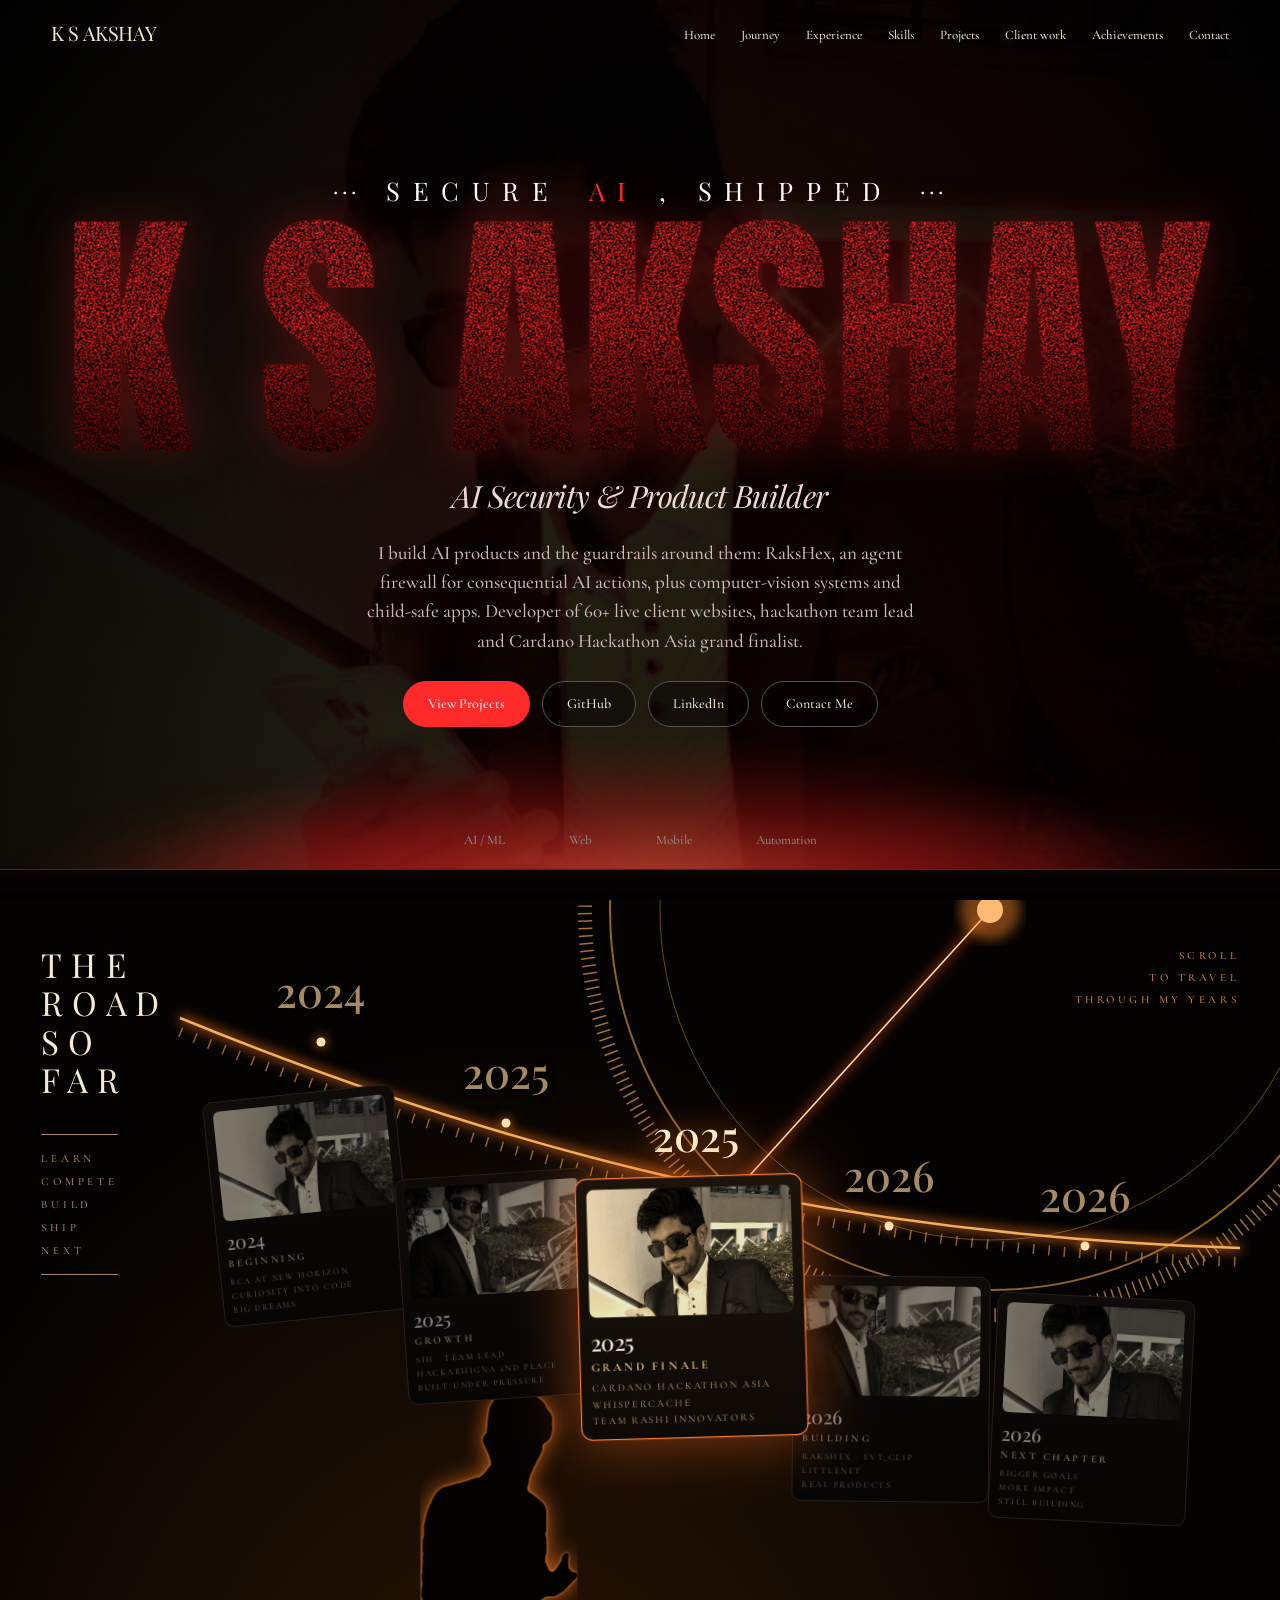
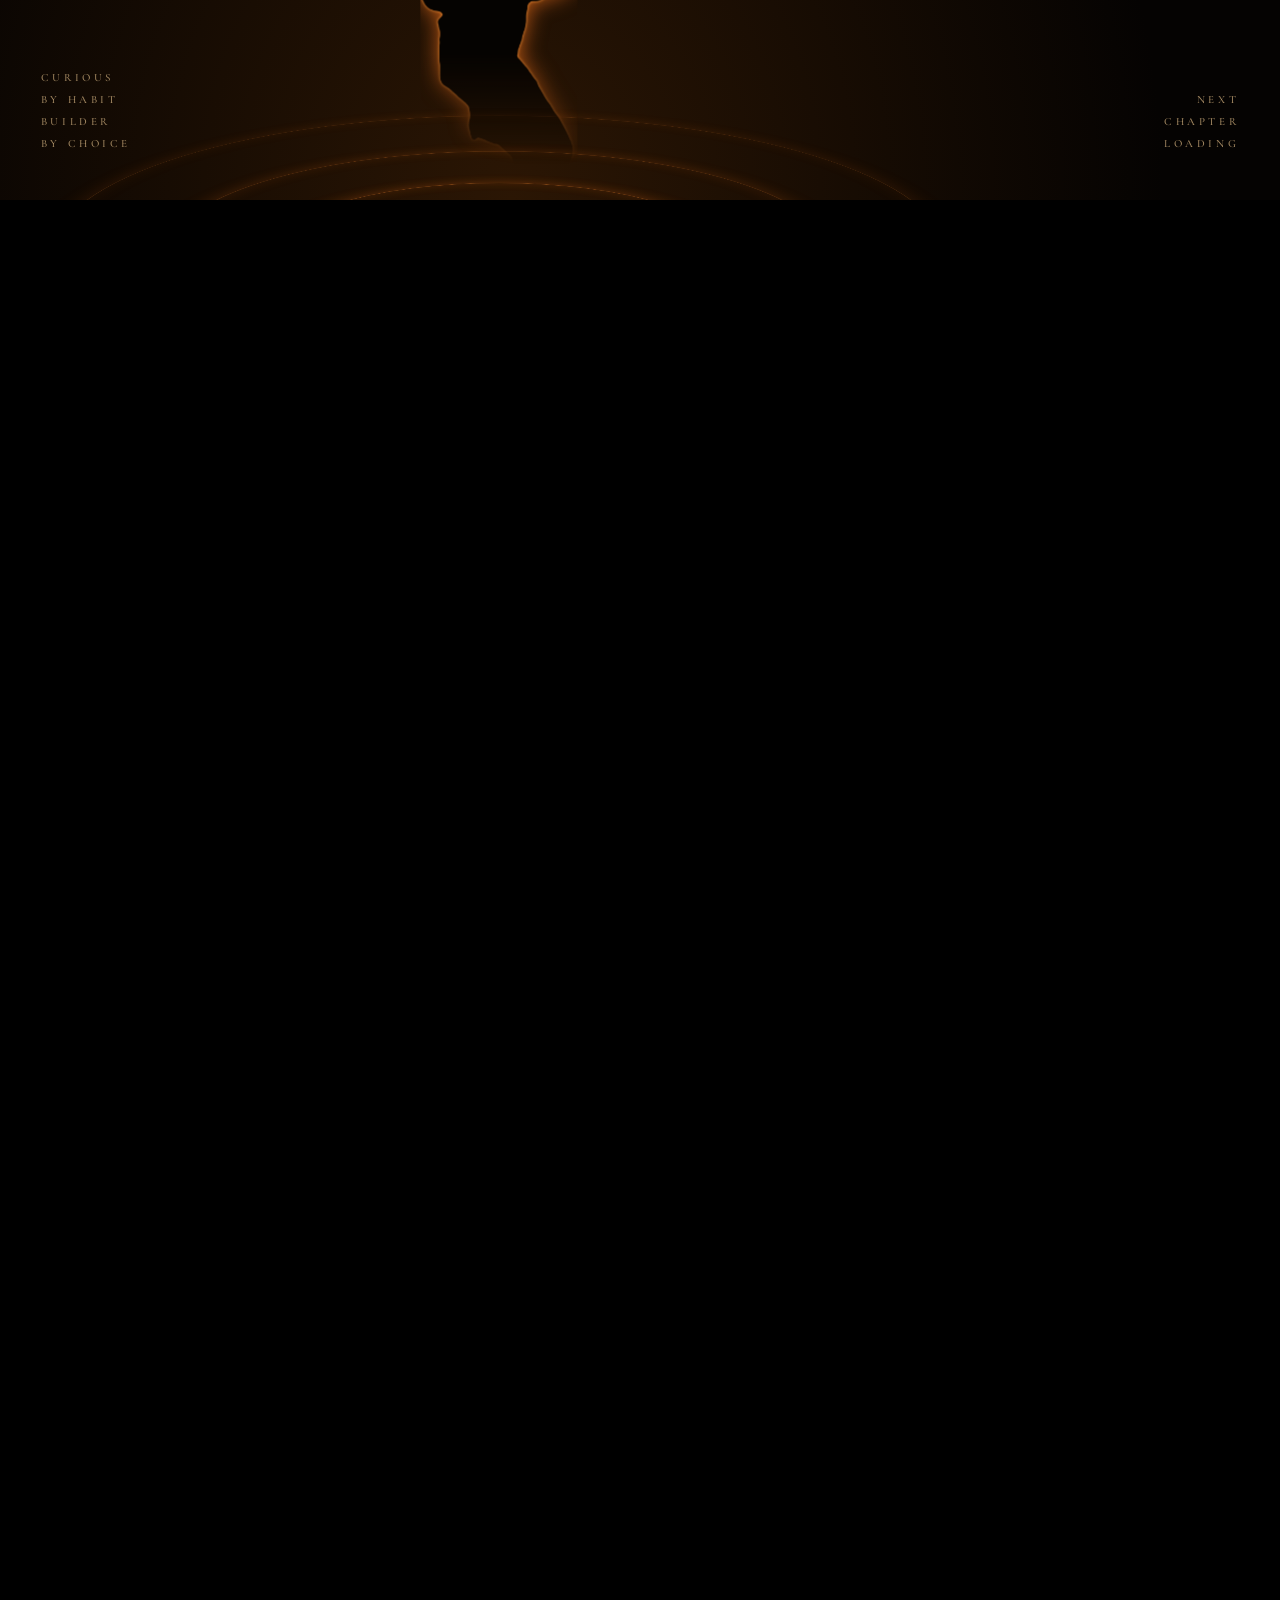
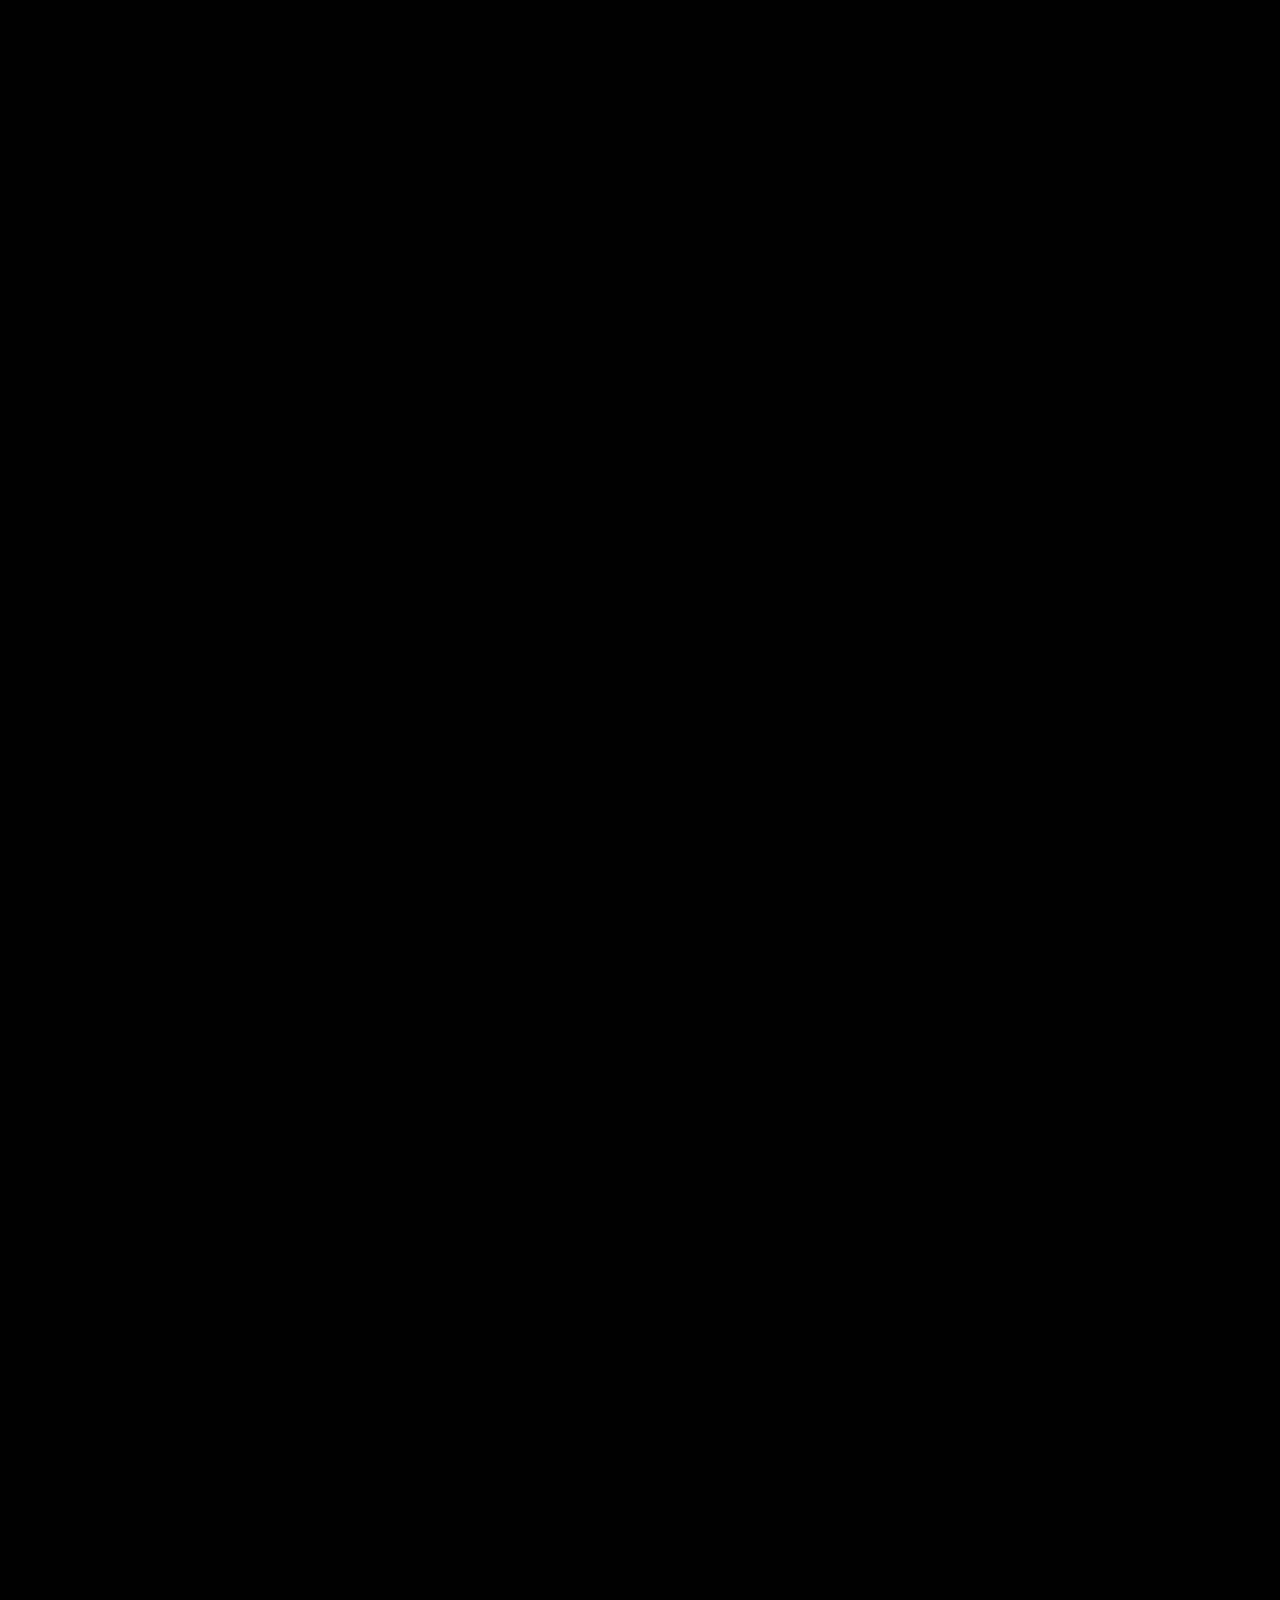
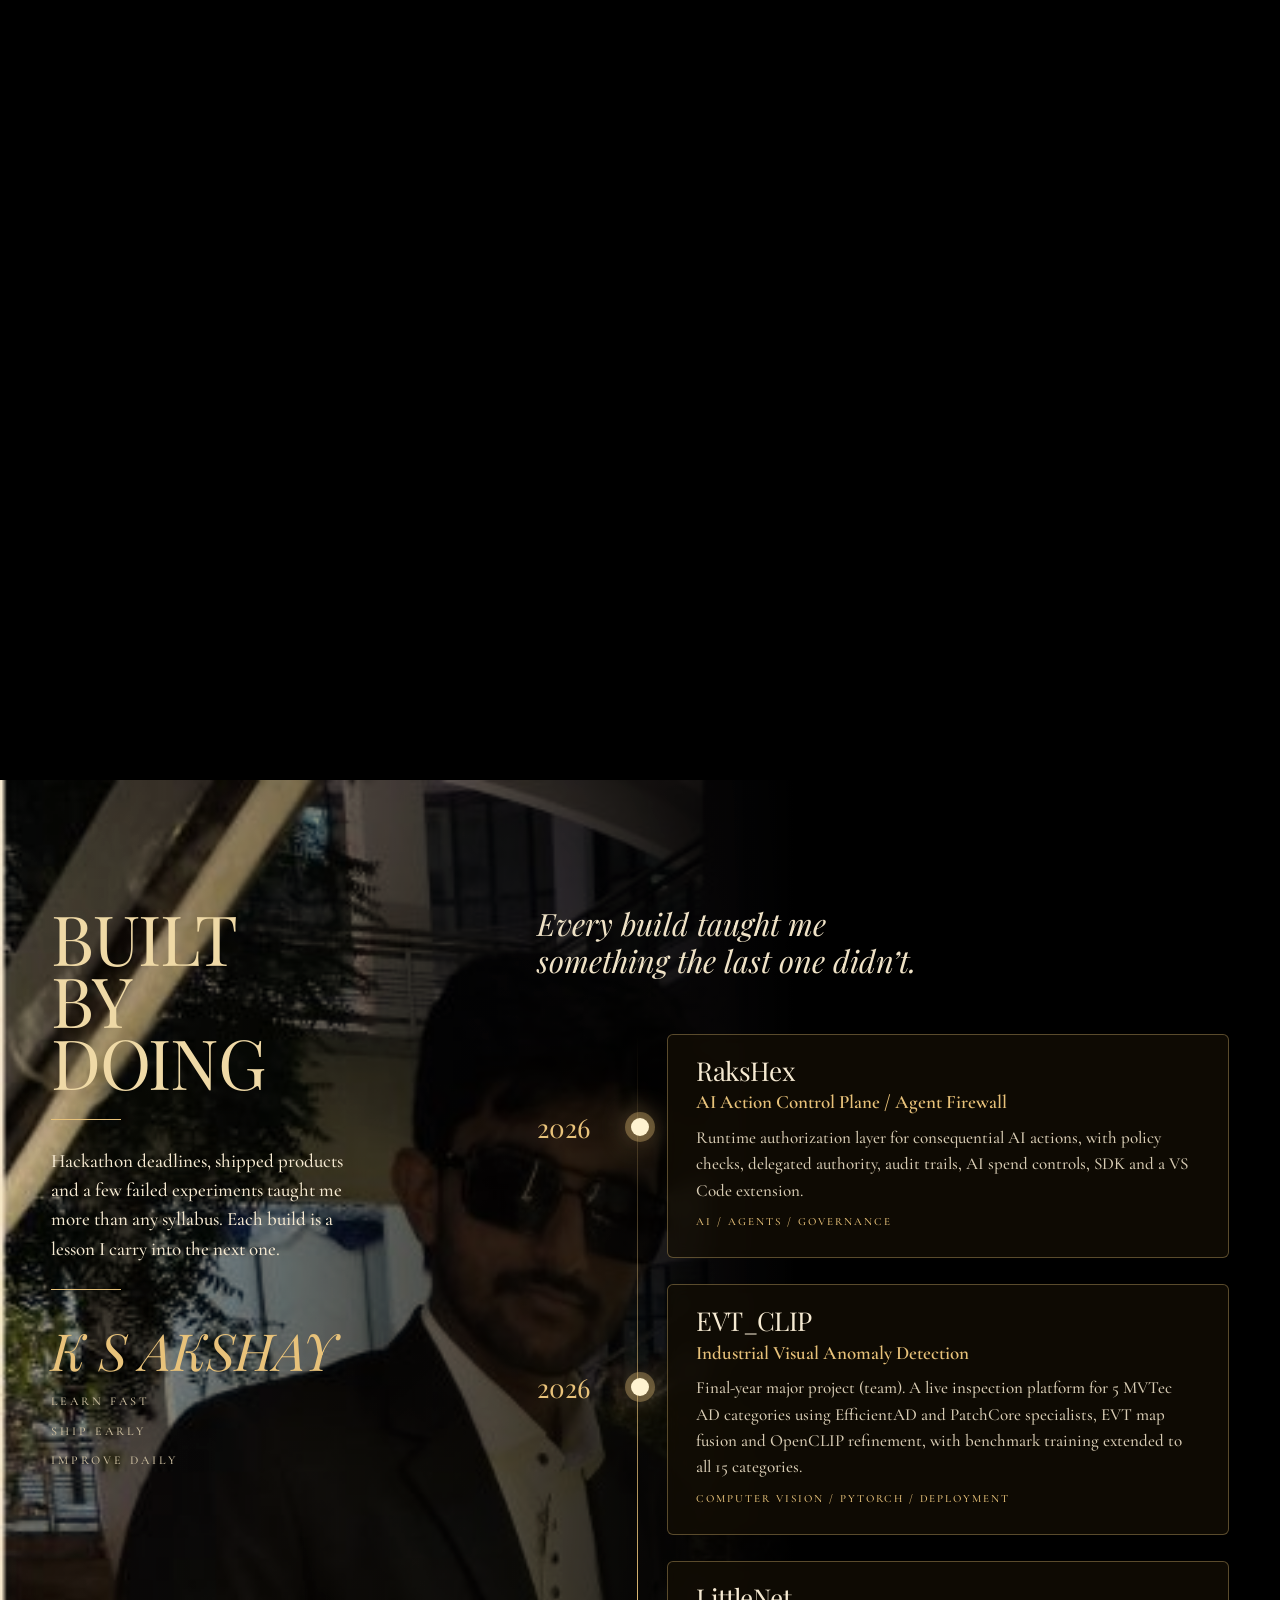
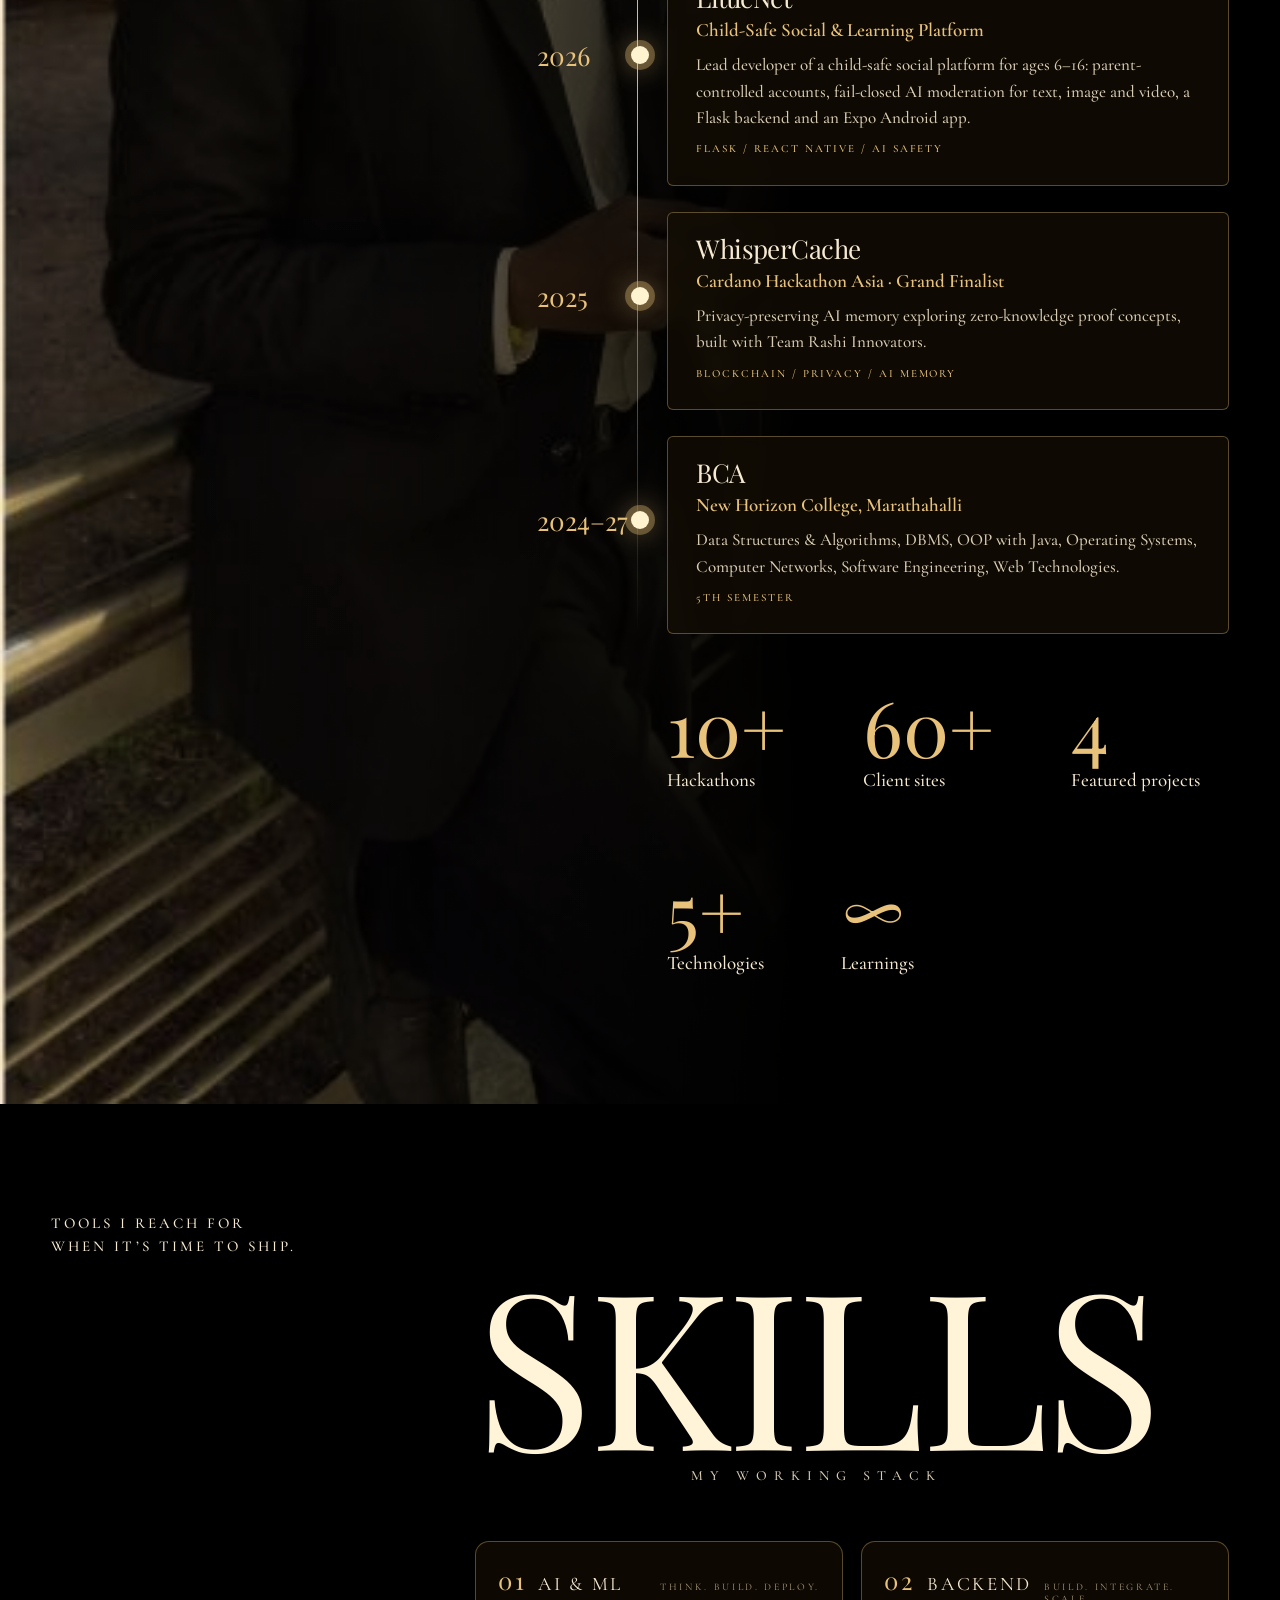
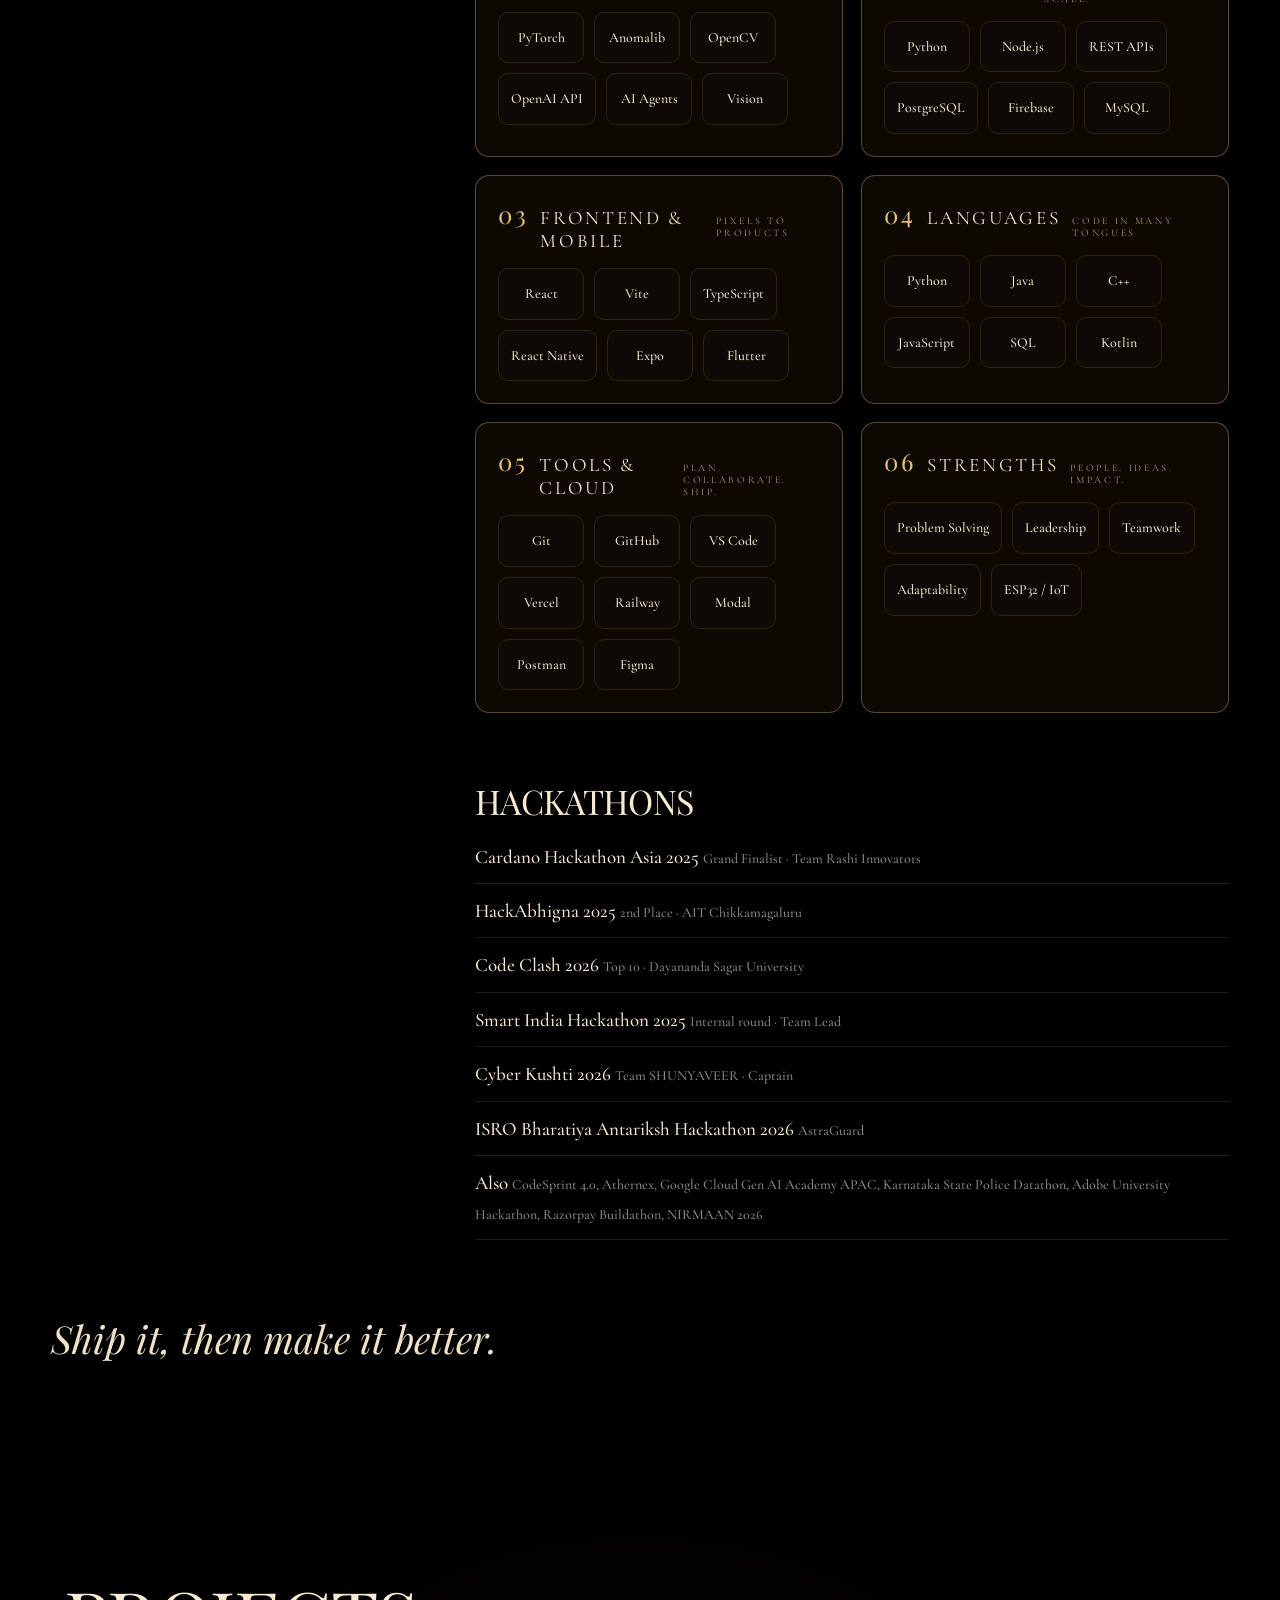
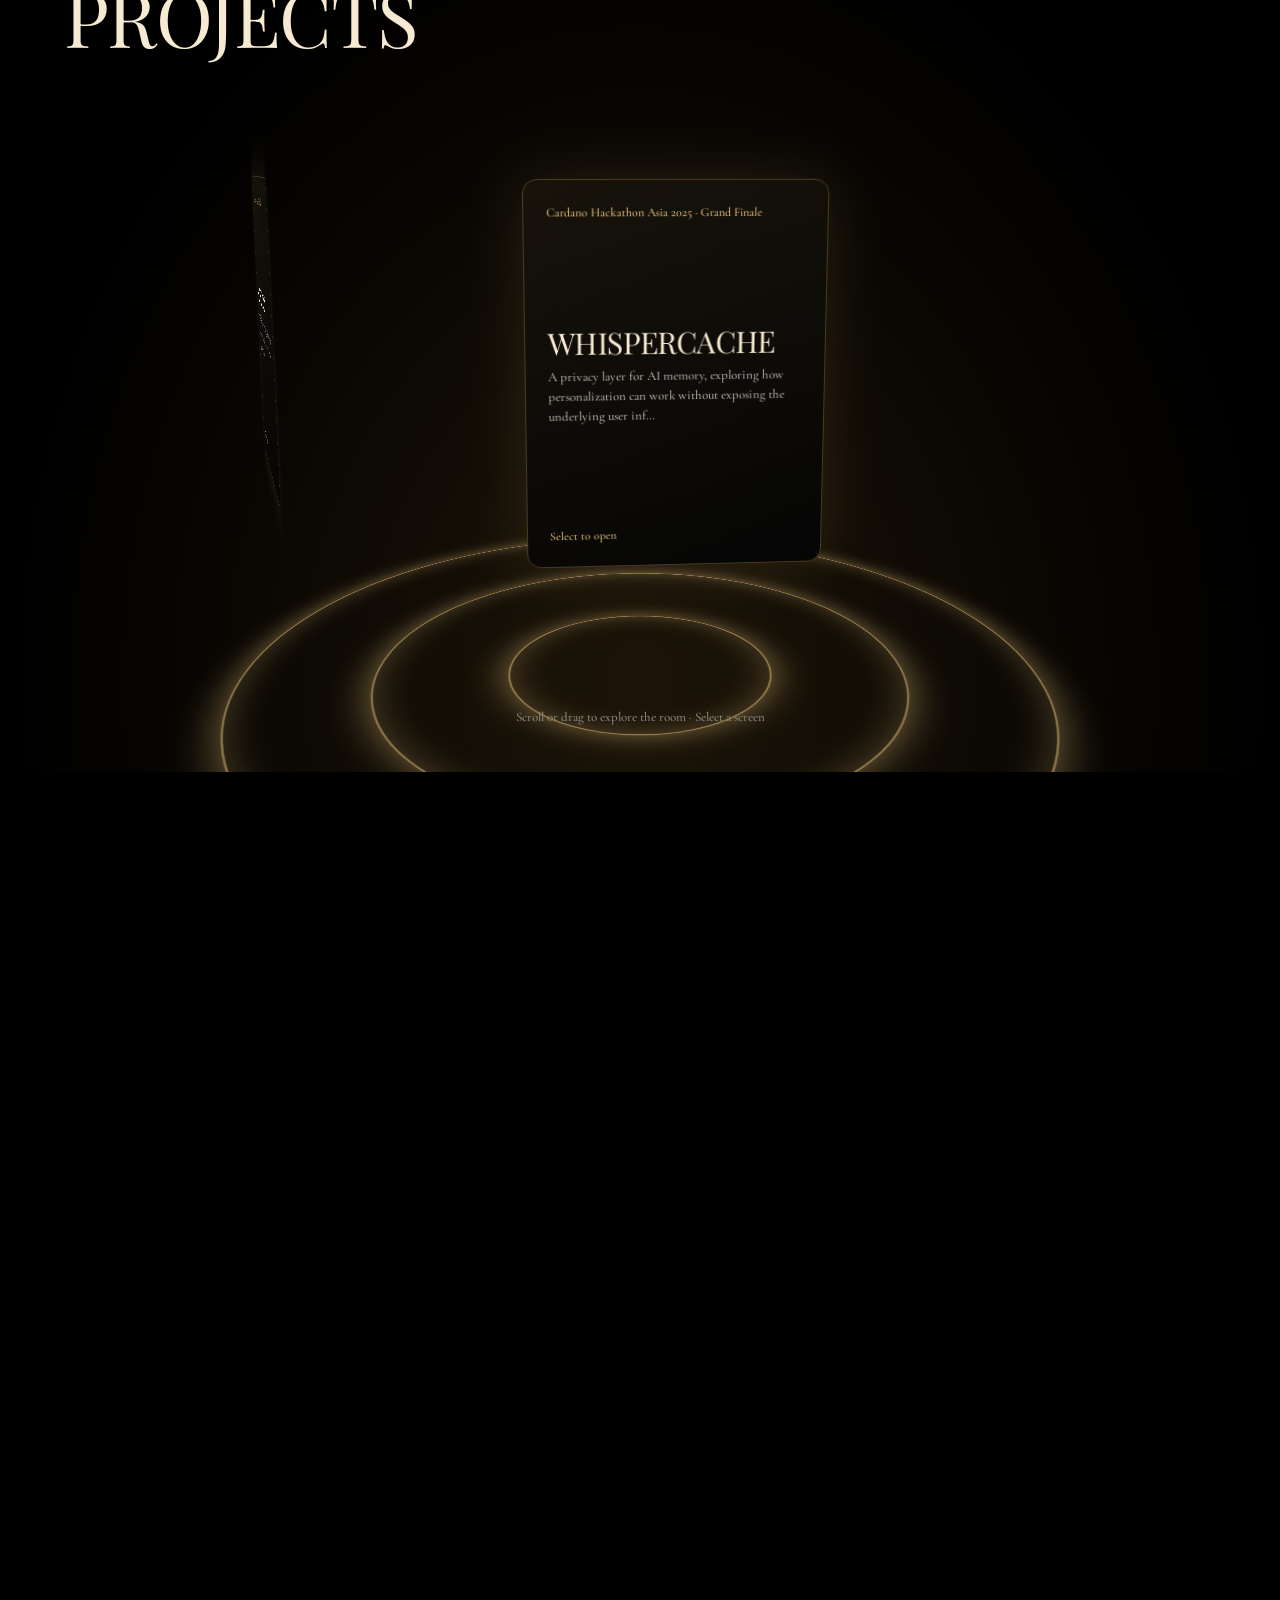
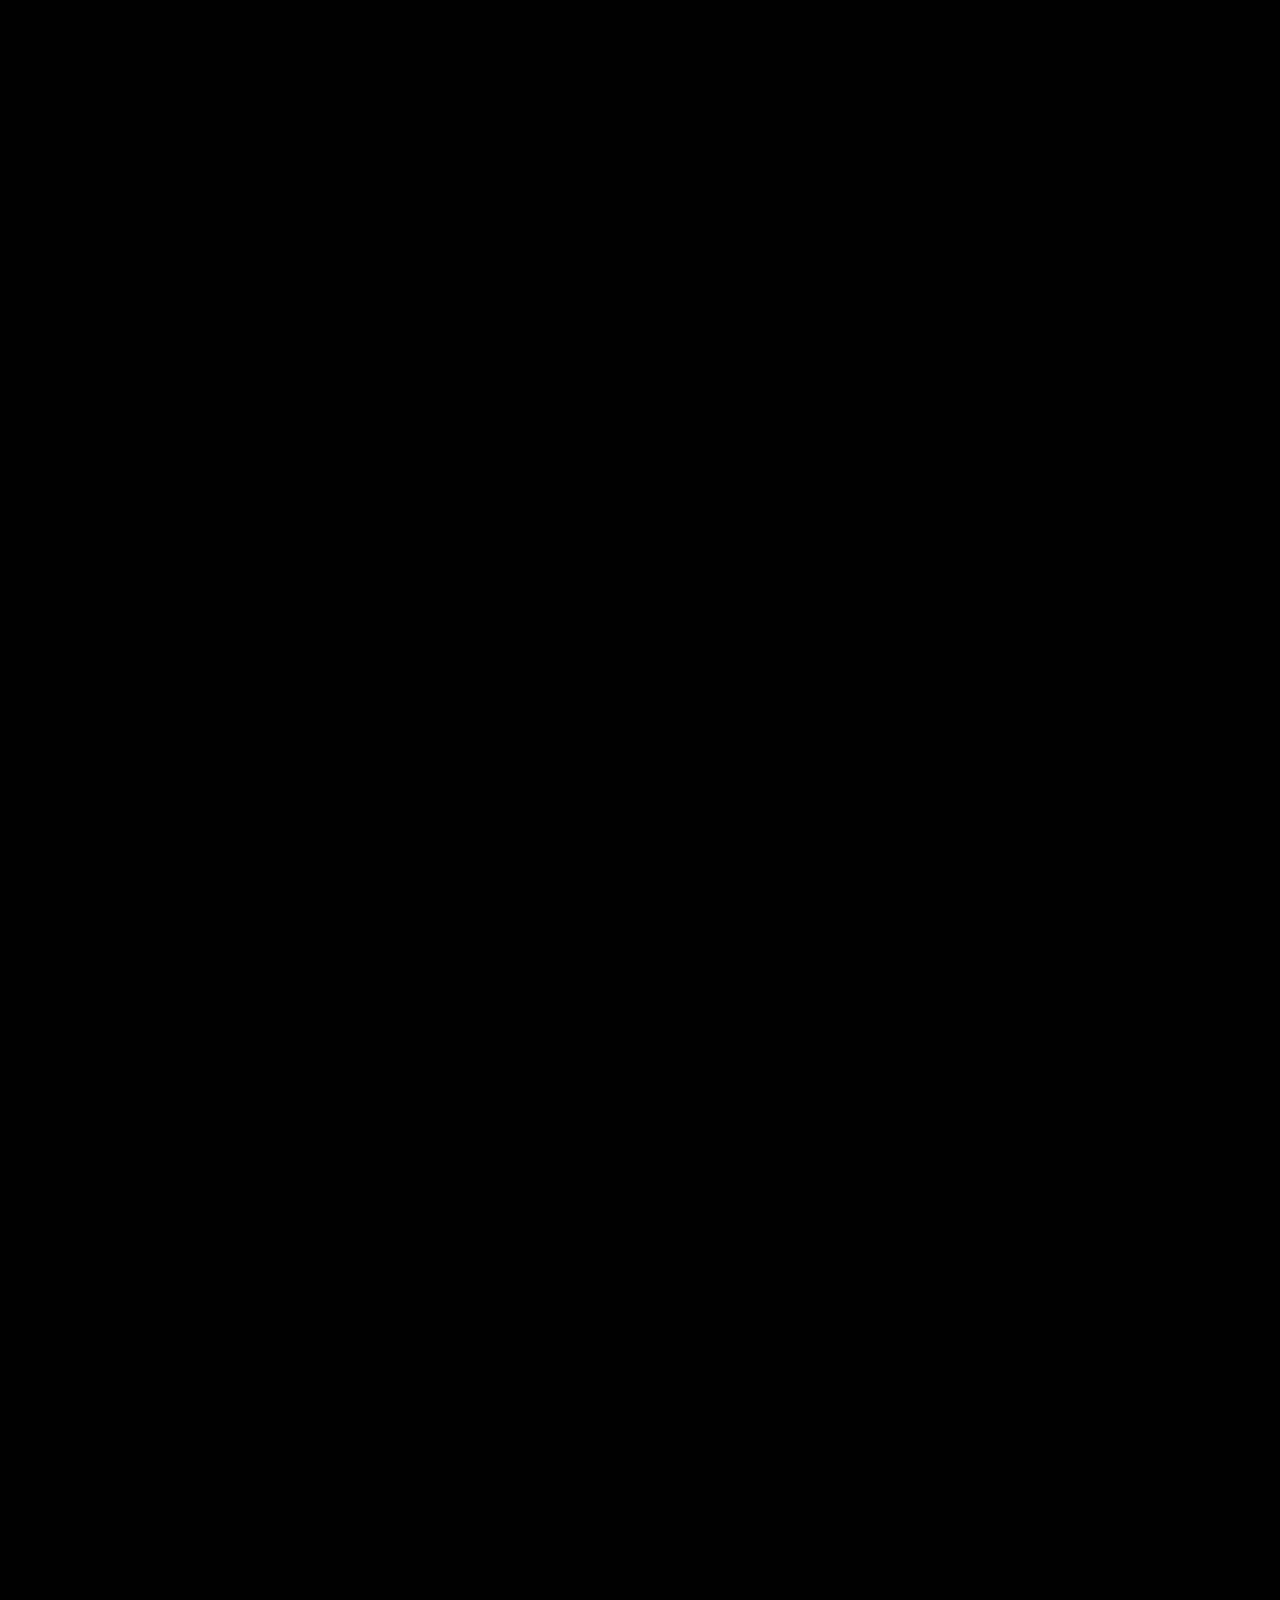
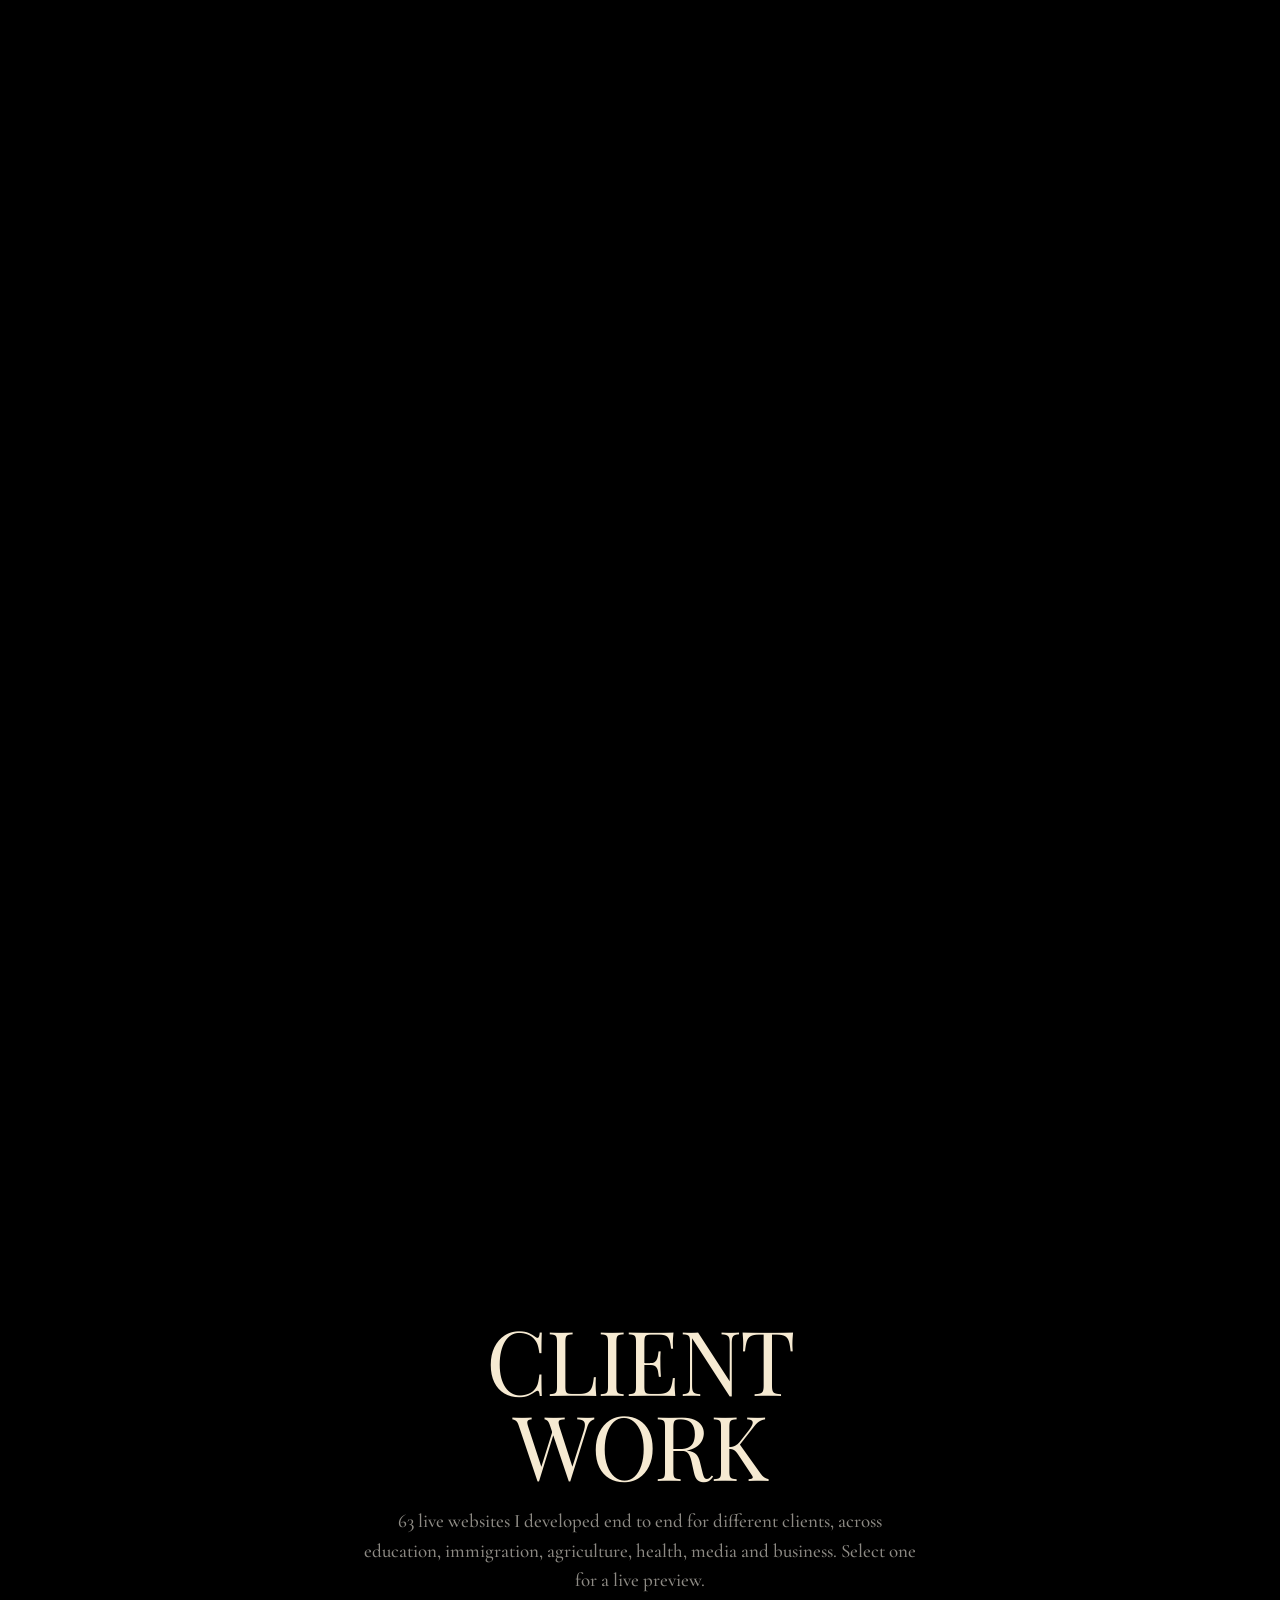
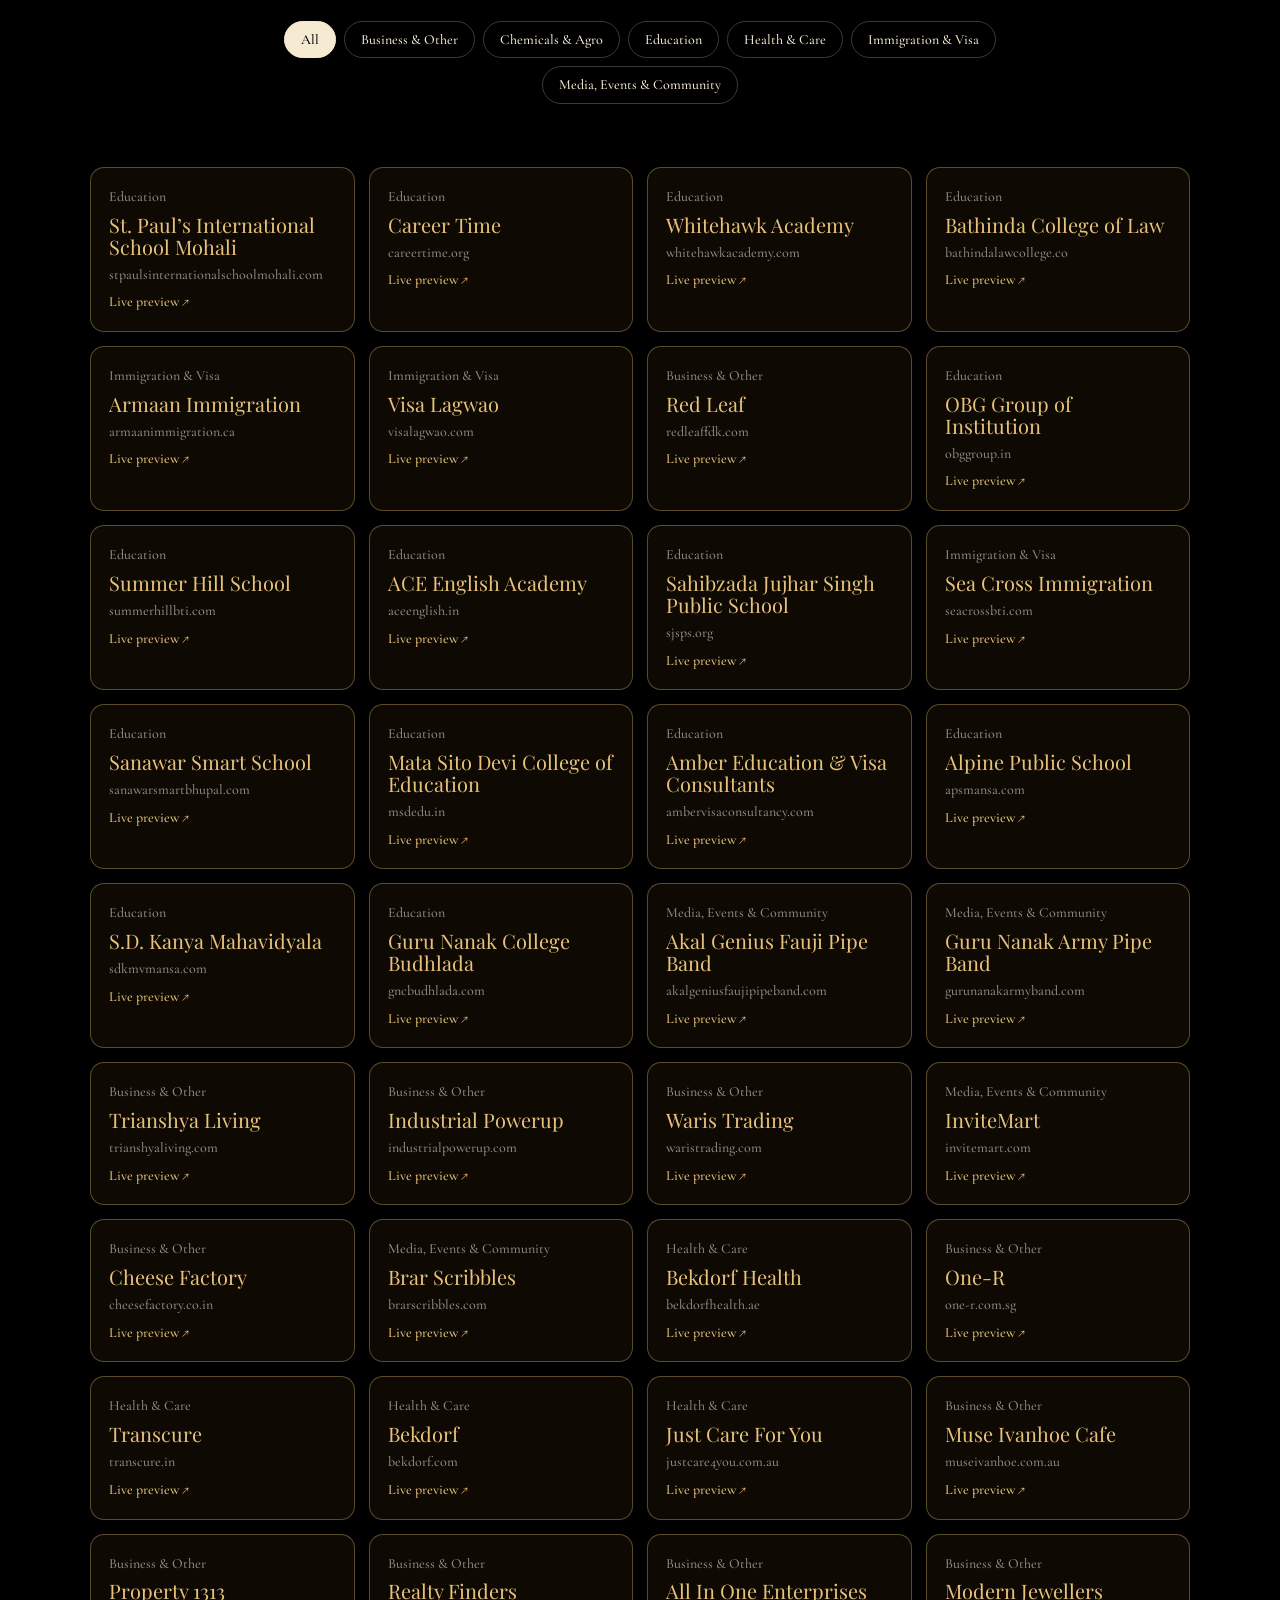
==== index.html @ c70aa6d9 "Portfolio v2 — AI Security & Product Builder" ====
<!DOCTYPE html><html lang="en"><head><meta charset="utf-8"><title>K S AKSHAY — AI Security &amp; Product Builder</title>
<meta name="viewport" content="width=device-width, initial-scale=1, viewport-fit=cover">
<meta name="description" content="K S AKSHAY — AI security and product builder. Creator of RaksHex (AI agent firewall), Cardano Hackathon Asia grand finalist, BCA student in Bengaluru.">
<meta name="theme-color" content="#000000"><meta property="og:type" content="website"><meta property="og:title" content="K S AKSHAY — AI Security &amp; Product Builder"><meta property="og:description" content="I build AI products and the guardrails around them. RaksHex, EVT_CLIP, LittleNet and more."><meta name="twitter:card" content="summary_large_image">
<link rel="icon" href="data:image/svg+xml,%3Csvg xmlns=%27http://www.w3.org/2000/svg%27 viewBox=%270 0 64 64%27%3E%3Crect width=%2764%27 height=%2764%27 rx=%2714%27 fill=%27%23000%27/%3E%3Ctext x=%2732%27 y=%2745%27 font-size=%2740%27 text-anchor=%27middle%27 fill=%27%23e8c27a%27 font-family=%27serif%27%3EA%3C/text%3E%3C/svg%3E">
<link rel="preconnect" href="https://fonts.googleapis.com"><link rel="preconnect" href="https://fonts.gstatic.com" crossorigin>
<script type="application/ld+json">{"@context":"https://schema.org","@type":"Person","name":"K S AKSHAY","jobTitle":"AI Security & Product Builder","alumniOf":"New Horizon College, Marathahalli","sameAs":["https://github.com/Akshu1245","https://www.linkedin.com/in/k-s-akshay-0707a42b6","https://rakshex.in"]}</script>
<link href="https://fonts.googleapis.com/css2?family=Anton&family=Playfair+Display:ital,wght@0,400;0,500;1,400&family=Cormorant+Garamond:ital,wght@0,400;0,500;0,600;1,400&display=swap" rel="stylesheet">
<link rel="stylesheet" href="style.css"><noscript><style>#load{display:none}.pop{opacity:1!important;transform:none!important}</style></noscript></head><body><a class="skip" href="#projects">Skip to projects</a>
<div id="load"><div><small>Loading portfolio</small><br><b id="pc">00%</b><br><small>Hello, I’m <span style="color:#ff2a2a">K S AKSHAY</span></small></div></div>
<nav><a class="d" href="#home">K S AKSHAY</a><ul id="menu"><li><a href="#home">Home</a></li><li><a href="#chrono">Journey</a></li><li><a href="#experience">Experience</a></li><li><a href="#skills">Skills</a></li><li><a href="#projects">Projects</a></li><li><a href="#work">Client work</a></li><li><a href="#achievements">Achievements</a></li><li><a href="#contact">Contact</a></li></ul><button id="mb" aria-label="Toggle menu" aria-expanded="false">Menu</button></nav>

<section class="hero" id="home"><div class="bg" id="hbg"></div><div class="in" id="hin">
<div class="wtm"><span>···</span>Secure <b>AI</b>, shipped<span>···</span></div><h1 class="nm">K S AKSHAY</h1><h2 class="sub">AI Security &amp; Product Builder</h2>
<p>I build AI products and the guardrails around them: RaksHex, an agent firewall for consequential AI actions, plus computer-vision systems and child-safe apps. Developer of 60+ live client websites, hackathon team lead and Cardano Hackathon Asia grand finalist.</p>
<div class="btns"><a class="btn p" href="#projects">View Projects</a><a class="btn" href="https://github.com/Akshu1245" target="_blank" rel="noopener">GitHub</a><a class="btn" href="https://www.linkedin.com/in/k-s-akshay-0707a42b6" target="_blank" rel="noopener">LinkedIn</a><a class="btn" href="#contact">Contact Me</a></div></div>
<div class="fog"></div><div class="fog b"></div><div class="hz"></div><div class="marq"><span>AI / ML</span><span>Web</span><span>Mobile</span><span>Automation</span></div></section>

<section id="chrono"><div class="jt"><img id="s1" src="assets/img1.jpg" alt="" hidden>
<svg class="jsv" viewBox="0 0 1600 900" preserveAspectRatio="xMidYMid slice" aria-hidden="true"><defs><filter id="gl"><feGaussianBlur stdDeviation="6"/></filter></defs>
<g id="clock" fill="none" stroke="#c98a3a"><circle cx="1150" cy="10" r="380" stroke-width="2" opacity=".7"/><circle cx="1150" cy="10" r="405" stroke-width="14" stroke-dasharray="1.5 6" opacity=".8"/><circle cx="1150" cy="10" r="330" stroke-width="1" opacity=".5"/></g>
<path id="arcg" d="M340 118 C 700 265 1010 335 1400 348" fill="none" stroke="#ff7a1a" stroke-width="6" filter="url(#gl)" opacity=".8"/>
<path id="arc" d="M340 118 C 700 265 1010 335 1400 348" fill="none" stroke="#f3b05a" stroke-width="2.5"/>
<path d="M340 132 C 700 279 1010 349 1400 362" fill="none" stroke="#c98a3a" stroke-width="10" stroke-dasharray="1.5 14" opacity=".7"/>
<line id="hand" x1="1150" y1="10" x2="900" y2="290" stroke="#ff5a1a" stroke-width="3" filter="url(#gl)"/><line id="hand2" x1="1150" y1="10" x2="900" y2="290" stroke="#ffd9a0" stroke-width="1.6"/><circle cx="1150" cy="10" r="13" fill="#ffe2b0"/><circle cx="1150" cy="10" r="30" fill="#ff8a2a" opacity=".45" filter="url(#gl)"/></svg>
<div class="jrings"><i></i><i></i><i></i><i></i></div>
<div class="jman" id="jman"><img src="assets/img3.webp" alt="Silhouette of K S AKSHAY"></div>
<div id="jyears"></div><div id="jcards"></div>
<h2 class="jh">The<br>Road<br>So<br>Far</h2>
<ul class="jl"><li>Learn</li><li>Compete</li><li>Build</li><li>Ship</li><li>Next</li></ul>
<div class="jc bl">Curious<br>by habit<br>builder<br>by choice</div><div class="jc tr">Scroll<br>to travel<br>through my years</div><div class="jc br">Next<br>chapter<br>loading</div></div></section>

<section class="xp" id="experience"><div class="xbg"></div><div class="xl"><h2>Built<br>by<br>doing</h2><hr><p>Hackathon deadlines, shipped products and a few failed experiments taught me more than any syllabus. Each build is a lesson I carry into the next one.</p><hr><div class="sig">K S AKSHAY</div><small>Learn fast<br>Ship early<br>Improve daily</small></div>
<div class="xr"><div class="quote">Every build taught me<br>something the last one didn’t.</div><div class="tl">
<div class="it pop"><div class="yr">2026</div><div class="card"><h3>RaksHex</h3><b>AI Action Control Plane / Agent Firewall</b><p>Runtime authorization layer for consequential AI actions, with policy checks, delegated authority, audit trails, AI spend controls, SDK and a VS Code extension.</p><small>AI / Agents / Governance</small></div></div>
<div class="it pop"><div class="yr">2026</div><div class="card"><h3>EVT_CLIP</h3><b>Industrial Visual Anomaly Detection</b><p>Final-year major project (team). A live inspection platform for 5 MVTec AD categories using EfficientAD and PatchCore specialists, EVT map fusion and OpenCLIP refinement, with benchmark training extended to all 15 categories.</p><small>Computer Vision / PyTorch / Deployment</small></div></div>
<div class="it pop"><div class="yr">2026</div><div class="card"><h3>LittleNet</h3><b>Child-Safe Social &amp; Learning Platform</b><p>Lead developer of a child-safe social platform for ages 6–16: parent-controlled accounts, fail-closed AI moderation for text, image and video, a Flask backend and an Expo Android app.</p><small>Flask / React Native / AI Safety</small></div></div>
<div class="it pop"><div class="yr">2025</div><div class="card"><h3>WhisperCache</h3><b>Cardano Hackathon Asia · Grand Finalist</b><p>Privacy-preserving AI memory exploring zero-knowledge proof concepts, built with Team Rashi Innovators.</p><small>Blockchain / Privacy / AI Memory</small></div></div>
<div class="it pop"><div class="yr">2024–27</div><div class="card"><h3>BCA</h3><b>New Horizon College, Marathahalli</b><p>Data Structures &amp; Algorithms, DBMS, OOP with Java, Operating Systems, Computer Networks, Software Engineering, Web Technologies.</p><small>5th Semester</small></div></div>
</div><div class="stats pop"><div><b>10+</b>Hackathons</div><div><b>60+</b>Client sites</div><div><b>4</b>Featured projects</div><div><b>5+</b>Technologies</div><div><b>∞</b>Learnings</div></div></div></section>

<section class="sk" id="skills"><div class="sbg"></div><div class="sq">Tools I reach for<br>when it’s time to ship.</div>
<h2 class="sh pop">Skills</h2><div class="ss">My working stack</div>
<div class="sg">
<div class="sc pop"><h4><i>01</i> AI &amp; ML <em>Think. Build. Deploy.</em></h4><div class="tiles"><u>PyTorch</u><u>Anomalib</u><u>OpenCV</u><u>OpenAI API</u><u>AI Agents</u><u>Vision</u></div></div>
<div class="sc pop"><h4><i>02</i> Backend <em>Build. Integrate. Scale.</em></h4><div class="tiles"><u>Python</u><u>Node.js</u><u>REST APIs</u><u>PostgreSQL</u><u>Firebase</u><u>MySQL</u></div></div>
<div class="sc pop"><h4><i>03</i> Frontend &amp; Mobile <em>Pixels to products</em></h4><div class="tiles"><u>React</u><u>Vite</u><u>TypeScript</u><u>React Native</u><u>Expo</u><u>Flutter</u></div></div>
<div class="sc pop"><h4><i>04</i> Languages <em>Code in many tongues</em></h4><div class="tiles"><u>Python</u><u>Java</u><u>C++</u><u>JavaScript</u><u>SQL</u><u>Kotlin</u></div></div>
<div class="sc pop"><h4><i>05</i> Tools &amp; Cloud <em>Plan. Collaborate. Ship.</em></h4><div class="tiles"><u>Git</u><u>GitHub</u><u>VS Code</u><u>Vercel</u><u>Railway</u><u>Modal</u><u>Postman</u><u>Figma</u></div></div>
<div class="sc pop"><h4><i>06</i> Strengths <em>People. Ideas. Impact.</em></h4><div class="tiles"><u>Problem Solving</u><u>Leadership</u><u>Teamwork</u><u>Adaptability</u><u>ESP32 / IoT</u></div></div>
</div><div class="hk pop"><h3>Hackathons</h3><ul class="list"><li>Cardano Hackathon Asia 2025 <em>Grand Finalist · Team Rashi Innovators</em></li><li>HackAbhigna 2025 <em>2nd Place · AIT Chikkamagaluru</em></li><li>Code Clash 2026 <em>Top 10 · Dayananda Sagar University</em></li><li>Smart India Hackathon 2025 <em>Internal round · Team Lead</em></li><li>Cyber Kushti 2026 <em>Team SHUNYAVEER · Captain</em></li><li>ISRO Bharatiya Antariksh Hackathon 2026 <em>AstraGuard</em></li><li>Also <em>CodeSprint 4.0, Athernex, Google Cloud Gen AI Academy APAC, Karnataka State Police Datathon, Adobe University Hackathon, Razorpay Buildathon, NIRMAAN 2026</em></li></ul></div>
<div class="sf">Ship it, then make it better.</div></section>

<section id="projects"><div class="room" id="room"><h2>Projects</h2>
<div class="world"><div class="ringf" style="width:90vmin;height:90vmin"></div><div class="ringf" style="width:60vmin;height:60vmin"></div><div class="ringf" style="width:30vmin;height:30vmin"></div><div class="carousel" id="car"></div></div>
<div class="hint">Scroll or drag to explore the room · Select a screen</div></div></section>

<div id="modal" role="dialog" aria-modal="true" aria-labelledby="mt"><div class="mcard"><button id="x" aria-label="Close dialog">Close ×</button><img id="mi" alt="" hidden><iframe id="mf" title="Template preview" hidden loading="lazy" referrerpolicy="no-referrer" sandbox="allow-scripts allow-same-origin allow-popups allow-forms"></iframe><div class="tag" id="mk"></div><h3 id="mt"></h3><p id="md"></p><ul id="ml"></ul><p id="ms" style="color:#8d8a84;font-size:14px"></p><div class="btns" id="mlk" style="justify-content:flex-start"></div></div></div>

<section class="cert" id="work"><h2 class="pop">Client<br>work</h2>
<p class="pop" id="wsub" style="margin:20px auto 0;color:var(--mut);max-width:560px"></p>
<div class="chips pop" id="chips"></div><div class="ach sm pop" id="wg"></div></section>
<section class="cert" id="achievements"><h2 class="pop">Proof<br>of<br>work</h2>
<p class="pop" style="margin:20px auto 0;color:var(--mut);max-width:520px">Results from hackathons and programs, with certificates and links added as they are verified.</p>
<div class="ach pop" id="ach"></div></section>

<section class="cert" id="refs"><h2 class="pop">Design<br>references</h2>
<p class="pop" style="margin:20px auto 0;color:var(--mut);max-width:560px">Third-party restaurant and cafe templates I studied for layout, motion and UX. These are not my projects; credit belongs to their authors. Select one for a live preview.</p>
<div class="ach pop" id="refg"></div></section>
<section class="contact" id="contact"><div><div class="tag">•••</div><h2 class="pop">Let’s<br>build<br>together.</h2><p style="margin-bottom:26px">Good ideas start with a simple conversation.</p>
<a class="lk" href="mailto:akshaykammar123@gmail.com"><span>Email<br><small>akshaykammar123@gmail.com</small></span>↗</a>
<a class="lk" href="https://www.linkedin.com/in/k-s-akshay-0707a42b6" target="_blank" rel="noopener"><span>LinkedIn<br><small>Let’s connect</small></span>↗</a>
<a class="lk" href="https://github.com/Akshu1245" target="_blank" rel="noopener"><span>GitHub<br><small>Explore my work</small></span>↗</a>
<form id="cf" class="cf"><input name="n" placeholder="Your name" required aria-label="Your name"><textarea name="m" rows="3" placeholder="What are we building?" required aria-label="Message"></textarea><button class="btn p" type="submit">Send via email</button></form>
<p style="margin-top:22px;color:var(--mut)">Kannada — Native · Hindi — Fluent · English — Professional</p></div>
<img id="cimg" loading="lazy" decoding="async" src="assets/img2.jpg" alt="K S AKSHAY in a black blazer leaning on a railing at night"></section>
<footer><span>Bengaluru, Karnataka, India</span><span>Designed and built by K S AKSHAY · 2026</span></footer>

<script src="script.js"></script></body></html>
---- style.css ----
:root{--bg:#000;--fg:#f6ead2;--mut:#8d8a84;--acc:#e8c27a;box-sizing:border-box}
html{scroll-padding-top:env(safe-area-inset-top,0px);scroll-behavior:smooth}
*{box-sizing:border-box;margin:0}
body{background:#000;color:var(--fg);font:500 19px/1.55 Cormorant Garamond,Georgia,sans-serif;overflow-x:hidden}
h1,h2,h3,.d{text-transform:uppercase;font-family:Playfair Display,Impact,sans-serif;font-weight:400;line-height:.95;letter-spacing:-.02em}
a{color:inherit;text-decoration:none}
#load{position:fixed;inset:0;z-index:99;background:#000;display:grid;place-items:center;text-align:center;transition:opacity .9s,visibility .9s}
#load.off{opacity:0;visibility:hidden}
#load b{font:400 clamp(64px,16vw,200px)/1 Playfair Display,sans-serif}#load small{color:var(--mut);letter-spacing:.3em}
nav{position:fixed;top:0;left:0;right:0;z-index:50;display:flex;justify-content:space-between;align-items:center;padding:calc(18px + env(safe-area-inset-top,0px)) 4vw 18px;mix-blend-mode:difference}
nav .d{font-size:20px}nav ul{display:flex;gap:26px;list-style:none;padding:0}nav li a{font-size:13px}
#mb{display:none;background:none;border:0;color:#fff;font:inherit;cursor:pointer}
section{position:relative}
.hero{height:100vh;display:grid;place-items:center;text-align:center;overflow:hidden;perspective:1000px}
.hero .bg{position:absolute;inset:-5%;background:url(assets/img1.jpg) center 25%/cover;opacity:.35;filter:grayscale(.4) contrast(1.1);transform:scale(1.1)}
.hero:after{content:"";position:absolute;inset:0;background:radial-gradient(circle,transparent 20%,#000 85%)}
.hero .in{position:relative;z-index:2;transform-style:preserve-3d}
.hero h1{font-size:clamp(56px,15vw,220px);transform:translateZ(60px)}
.hero p{max-width:560px;margin:22px auto;color:#d6d2ca}
.tag{color:var(--acc);letter-spacing:.25em;font-size:12px;text-transform:none}
.btns{display:flex;gap:12px;justify-content:center;flex-wrap:wrap;margin-top:26px}
.btn{border:1px solid #555;border-radius:99px;padding:11px 24px;font-size:14px;transition:.3s;background:rgba(0,0,0,.4)}
.btn:hover,.btn.p{background:var(--fg);color:#000;border-color:var(--fg)}
.marq{position:absolute;bottom:4vh;left:0;right:0;z-index:2;display:flex;justify-content:center;gap:5vw;color:var(--mut);font-size:13px}
/* journey */
#chrono{height:420vh}
.pin{position:sticky;top:0;height:100vh;overflow:hidden;display:grid;place-items:center;perspective:1400px}
.pin h2{position:absolute;top:14vh;left:5vw;font-size:clamp(34px,6vw,90px);z-index:3}
.steps{position:absolute;bottom:8vh;left:5vw;display:flex;gap:22px;z-index:3;flex-wrap:wrap}
.steps span{color:#555;transition:.5s;font-size:14px}.steps span.on{color:var(--acc);transform:translateY(-6px)}
.ph{width:min(38vw,420px);aspect-ratio:3/4;border-radius:18px;overflow:hidden;transform-style:preserve-3d;box-shadow:0 40px 120px rgba(232,194,122,.18);will-change:transform}
.ph img{width:100%;height:100%;object-fit:cover;display:block}
.words{position:absolute;right:5vw;top:50%;transform:translateY(-50%);text-align:right;z-index:3;font-size:clamp(20px,3vw,44px);font-family:Playfair Display,sans-serif;font-weight:400;line-height:1.05;width:min(30vw,380px)}
.words i{position:absolute;right:0;font-style:normal;opacity:0;transition:.7s;transform:translateY(30px)}.words i.on{opacity:1;transform:none}
.glow{position:absolute;width:60vmin;height:60vmin;border-radius:50%;background:radial-gradient(circle,rgba(232,194,122,.25),transparent 65%);filter:blur(30px)}
/* experience */
.exp{padding:16vh 5vw;perspective:1200px}
.exp h2{font-size:clamp(38px,7vw,110px);margin-bottom:8vh}
.stats{display:flex;gap:6vw;flex-wrap:wrap;margin-bottom:10vh}.stats b{font:400 clamp(40px,6vw,84px)/1 Playfair Display,sans-serif;display:block;color:var(--acc)}
.row{display:grid;grid-template-columns:110px 1fr;gap:30px;padding:36px 0;border-top:1px solid #222}
.row h3{font-size:clamp(24px,3vw,44px);margin-bottom:8px}.row .y{color:var(--acc);font-family:Playfair Display;font-weight:400;font-size:28px}
.row small{color:var(--mut)}
.pop{opacity:0;transform:translateY(80px) rotateX(-25deg) scale(.94);transform-origin:top;transition:1s cubic-bezier(.2,.8,.2,1)}.pop.in{opacity:1;transform:none}
.two{display:grid;grid-template-columns:1fr 1fr;gap:6vw}
.list{list-style:none;padding:0}.list li{padding:12px 0;border-bottom:1px solid #1e1e1e}.list em{color:var(--mut);font-style:normal;font-size:14px}
/* room */
#projects{height:500vh}
.room{position:sticky;top:0;height:100vh;overflow:hidden;perspective:1100px;background:radial-gradient(ellipse at 50% 90%,#1c1408,#000 70%);cursor:grab}
.room h2{position:absolute;top:12vh;left:5vw;font-size:clamp(34px,6vw,90px);z-index:5;pointer-events:none}
.room .hint{position:absolute;bottom:5vh;width:100%;text-align:center;color:var(--mut);font-size:13px;z-index:5}
.world{position:absolute;inset:0;transform-style:preserve-3d;transform:translateY(12vh) rotateX(-8deg)}
.ringf{position:absolute;left:50%;top:78%;border:2px solid rgba(232,194,122,.6);border-radius:50%;transform:translate(-50%,-50%) rotateX(90deg);box-shadow:0 0 40px rgba(232,194,122,.5),inset 0 0 40px rgba(232,194,122,.3)}
.carousel{position:absolute;left:50%;top:44%;width:0;height:0;transform-style:preserve-3d}
.scr{position:absolute;width:min(300px,62vw);height:min(390px,56vh);left:calc(min(300px,62vw)/-2);top:calc(min(390px,56vh)/-2);border:1px solid #4a3a1e;border-radius:14px;background:linear-gradient(160deg,#17130b,#050505);padding:22px;display:flex;flex-direction:column;justify-content:space-between;cursor:pointer;backface-visibility:hidden;box-shadow:0 0 60px rgba(232,194,122,.12);transition:border-color .3s,box-shadow .3s}
.scr:hover{border-color:var(--acc);box-shadow:0 0 70px rgba(232,194,122,.4)}
.scr h3{font-size:30px}.scr p{font-size:13px;color:#b7b2a8}.scr .k{color:var(--acc);font-size:12px}
#modal{position:fixed;inset:0;z-index:80;background:rgba(0,0,0,.88);display:grid;place-items:center;padding:5vw;opacity:0;visibility:hidden;transition:.4s}
#modal.on{opacity:1;visibility:visible}
#modal .mcard{max-width:640px;max-height:88vh;overflow:auto;border:1px solid #4a3a1e;border-radius:18px;padding:34px;background:#0b0905;transform:scale(.9) rotateX(15deg);transition:.5s}
#modal.on .mcard{transform:none}
#modal h3{font-size:42px;margin:6px 0 14px}#modal ul{padding-left:18px;color:#c9c4ba;margin:12px 0}
#x{float:right;background:none;border:0;color:var(--fg);cursor:pointer;font:inherit}
/* certs */
.cert{padding:16vh 5vw;text-align:center}.cert h2{font-size:clamp(38px,7vw,110px)}
/* contact */
.contact{min-height:100vh;display:grid;grid-template-columns:1fr 1fr;gap:5vw;padding:14vh 5vw;align-items:center;perspective:1200px}
.contact h2{font-size:clamp(50px,9vw,140px);margin-bottom:24px}
.contact img{width:100%;max-width:460px;border-radius:18px;justify-self:center;transition:transform .2s;box-shadow:0 40px 120px rgba(232,194,122,.15)}
.lk{display:flex;justify-content:space-between;padding:16px 0;border-bottom:1px solid #222;transition:.3s}.lk:hover{color:var(--acc);padding-left:10px}.lk small{color:var(--mut)}
footer{padding:30px 5vw;color:var(--mut);font-size:13px;display:flex;justify-content:space-between;flex-wrap:wrap;gap:8px}
@media(max-width:800px){nav ul{display:none;position:fixed;inset:0;background:#000;flex-direction:column;justify-content:center;align-items:center;gap:20px}nav ul.open{display:flex}nav li a{font-size:28px}#mb{display:block;position:relative;z-index:2}
.words{top:auto;bottom:16vh;transform:none;width:60vw}.ph{width:62vw}.row{grid-template-columns:1fr;gap:6px}.two,.contact{grid-template-columns:1fr}}
@media(prefers-reduced-motion:reduce){*{transition:none!important}.pop{opacity:1;transform:none}}

.pin{background:radial-gradient(ellipse at 50% 100%,#2a1c08,#000 70%)}
.ph{position:absolute;bottom:0;left:50%;width:min(44vw,520px);aspect-ratio:auto;height:82vh;border-radius:0;box-shadow:none;transform-origin:50% 100%;-webkit-mask-image:radial-gradient(ellipse 62% 66% at 50% 46%,#000 55%,transparent 100%);mask-image:radial-gradient(ellipse 62% 66% at 50% 46%,#000 55%,transparent 100%)}
.pin h2,.exp h2{font-weight:400}.words{font-style:italic;text-transform:none}
.xp{position:relative;display:grid;grid-template-columns:minmax(300px,38%) 1fr;gap:3vw;padding:14vh 4vw;min-height:100vh;perspective:1200px}
.xbg{position:absolute;inset:0;background:linear-gradient(90deg,rgba(0,0,0,.15),#000 62%),url(assets/img2.jpg) left center/auto 100% no-repeat;filter:sepia(.35) saturate(1.2)}
.xl,.xr{position:relative;z-index:2}.xl{align-self:start;position:sticky;top:14vh}.xl h2{font-size:clamp(40px,5.4vw,84px);color:#efd9a6;line-height:.9}
.xl hr{border:0;border-top:1px solid var(--acc);width:70px;margin:26px 0}.xl p{max-width:300px}
.sig{font:italic 400 clamp(36px,4vw,56px) Playfair Display;color:var(--acc)}.xl small{letter-spacing:.25em;text-transform:uppercase;font-size:12px;color:#cbbd9f}
.quote{font:italic 400 clamp(20px,2.4vw,34px)/1.2 Playfair Display;margin-bottom:6vh;color:#efe2c6}
.tl{position:relative;padding-left:130px;border-left:0}.tl:before{content:"";position:absolute;left:100px;top:0;bottom:0;width:1px;background:linear-gradient(transparent,var(--acc),transparent)}
.it{position:relative;margin-bottom:26px}.yr{position:absolute;left:-130px;top:34%;font:400 26px Playfair Display;color:var(--acc)}
.it:before{content:"";position:absolute;left:-36px;top:calc(34% + 8px);width:18px;height:18px;border-radius:50%;background:#fff3d0;box-shadow:0 0 0 6px rgba(232,194,122,.35),0 0 30px var(--acc)}
.card{border:1px solid rgba(232,194,122,.35);background:rgba(20,14,5,.72);backdrop-filter:blur(8px);padding:24px 28px;border-radius:6px}
.card h3{font-size:26px;text-transform:none}.card b{color:var(--acc);display:block;margin:4px 0 8px;font-weight:600}.card p{color:#d8ccb4;font-size:17px}.card small{letter-spacing:.18em;text-transform:uppercase;font-size:11px;color:var(--acc)}
.xr .stats{margin:6vh 0 0 130px}
.sk{position:relative;padding:12vh 4vw;min-height:100vh;perspective:1200px}
.sbg{position:absolute;inset:0;background:linear-gradient(90deg,rgba(0,0,0,.1),rgba(0,0,0,.8) 45%,#000),url(assets/img1.jpg) left top/auto 100% no-repeat;filter:sepia(.3)}
.sk>*{position:relative;z-index:2}.sq{letter-spacing:.2em;text-transform:uppercase;font-size:15px}
.sh{font-size:clamp(80px,17vw,260px);text-align:center;color:#fff3d8;margin-left:30%}.ss{text-align:center;letter-spacing:.5em;text-transform:uppercase;font-size:14px;margin:0 0 6vh 30%;color:#d8ccb4}
.sg{display:grid;grid-template-columns:1fr 1fr;gap:18px;margin-left:36%}
.sc{border:1px solid rgba(232,194,122,.35);background:rgba(18,12,4,.72);backdrop-filter:blur(8px);border-radius:14px;padding:22px}
.sc h4{font:400 19px Cormorant Garamond;letter-spacing:.14em;text-transform:uppercase;display:flex;gap:12px;align-items:baseline;margin-bottom:16px}.sc h4 i{font:400 24px Playfair Display;color:var(--acc)}.sc h4 em{margin-left:auto;font-size:10px;color:#a99a7c;font-style:normal}
.tiles{display:flex;flex-wrap:wrap;gap:10px}.tiles u{text-decoration:none;background:#0d0a05;border:1px solid #2c2210;border-radius:10px;padding:14px 12px;font-size:14px;min-width:86px;text-align:center;transition:.3s}.tiles u:hover{border-color:var(--acc);transform:translateY(-4px) translateZ(20px);box-shadow:0 10px 30px rgba(232,194,122,.2)}
.hk{margin:8vh 0 0 36%}.hk h3{font-size:34px;margin-bottom:12px}.sf{font:italic 400 clamp(24px,3vw,44px) Playfair Display;margin-top:8vh;color:#efe2c6}
@media(max-width:800px){.xp{grid-template-columns:1fr}.xl{position:relative;top:0}.tl{padding-left:70px}.tl:before{left:44px}.yr{left:-70px;font-size:16px;top:8px}.it:before{left:-33px;top:12px}.xr .stats{margin-left:0}.xbg,.sbg{background-size:cover;opacity:.5}.sh,.ss,.sg,.hk{margin-left:0}.sg{grid-template-columns:1fr}}

.hero{background:#050202}
.hero .bg{opacity:.10;filter:grayscale(1) sepia(1) hue-rotate(-40deg) saturate(4) contrast(1.2)}
.hero:after{background:radial-gradient(ellipse at 50% 100%,transparent 30%,#000 100%)}
.fog{position:absolute;left:-10%;right:-10%;bottom:0;height:42%;z-index:1;pointer-events:none;background:radial-gradient(ellipse 45% 55% at 50% 100%,rgba(255,80,60,.75),rgba(200,20,20,.35) 45%,transparent 75%);filter:blur(18px);animation:fg 6s ease-in-out infinite alternate}
.fog.b{background:radial-gradient(ellipse 30% 40% at 30% 100%,rgba(255,40,40,.35),transparent 70%),radial-gradient(ellipse 30% 40% at 72% 100%,rgba(255,40,40,.3),transparent 70%);animation-duration:9s;animation-direction:alternate-reverse}
@keyframes fg{from{opacity:.65;transform:scale(1)}to{opacity:1;transform:scale(1.08) translateY(-2%)}}
.hz{position:absolute;left:0;right:0;bottom:0;height:3.5vh;z-index:1;background:linear-gradient(#0a0303,#000);border-top:1px solid rgba(255,90,70,.35)}
.wtm{font:400 clamp(13px,2vw,28px) Playfair Display;letter-spacing:.5em;text-transform:uppercase;color:#fff;display:flex;gap:2vw;justify-content:center;align-items:center;margin-bottom:1.5vh}
.wtm b{color:#ff2a2a;font-weight:400;margin:0 -.2em 0 .1em}.wtm span{letter-spacing:.2em;font-size:.8em}
.hero h1.nm{font-family:Anton,Impact,sans-serif;font-weight:400;text-transform:uppercase;font-size:clamp(70px,19.5vw,330px);line-height:1;letter-spacing:.01em;transform:translateZ(60px);
 background:url("data:image/svg+xml;utf8,<svg xmlns='http://www.w3.org/2000/svg' width='260' height='260'><filter id='n'><feTurbulence type='fractalNoise' baseFrequency='.9' numOctaves='2' seed='4'/><feColorMatrix values='0 0 0 0 0  0 0 0 0 0  0 0 0 0 0  0 0 0 -9 5.2'/></filter><rect width='260' height='260' filter='url(%23n)'/></svg>"),linear-gradient(180deg,#ff2b2b 0%,#ff2424 45%,#8c0d0d 82%,#4a0505 100%);
 -webkit-background-clip:text;background-clip:text;color:transparent;-webkit-text-fill-color:transparent;filter:drop-shadow(0 0 22px rgba(255,30,30,.25))}
.hero h2.sub{font:italic 400 clamp(18px,2.4vw,34px) Playfair Display;text-transform:none;color:#f1d9d4;margin-top:.5vh}
.hero p{color:#cdb8b3}.hero .btn.p{background:#ff2a2a;border-color:#ff2a2a;color:#fff}.hero .btn:hover{background:#fff;color:#000}
.marq{z-index:2;bottom:5.5vh}

#chrono{height:520vh}
.jt{position:sticky;top:0;height:100vh;overflow:hidden;background:radial-gradient(ellipse at 40% 100%,#2b1604,#050302 60%);perspective:1400px}
.jsv{position:absolute;inset:0;width:100%;height:100%}
.jh{position:absolute;left:3.2vw;top:5vh;font:400 clamp(20px,2.6vw,42px)/1.15 Playfair Display;letter-spacing:.28em;color:#f6ead2;z-index:6}
.jl{position:absolute;left:3.2vw;top:26vh;list-style:none;padding:12px 0;margin:0;font-size:11px;letter-spacing:.35em;text-transform:uppercase;color:#a58a63;z-index:6;border-top:1px solid #a58a63;border-bottom:1px solid #a58a63;line-height:2.1}
.jc{position:absolute;font-size:11px;letter-spacing:.32em;text-transform:uppercase;color:#c98a3a;z-index:6;line-height:2}.jc.bl{left:3.2vw;bottom:5vh;color:#a58a63}.jc.tr{right:3.2vw;top:5vh;text-align:right}.jc.br{right:3.2vw;bottom:5vh;text-align:right;color:#a58a63}
.jrings{position:absolute;left:39%;bottom:-6vh;width:0;height:0;z-index:1}.jrings i{position:absolute;left:0;top:0;border:1.5px solid rgba(255,140,50,.55);border-radius:50%;transform:translate(-50%,-50%) rotateX(72deg);box-shadow:0 0 30px rgba(255,120,30,.35),inset 0 0 30px rgba(255,120,30,.2)}
.jrings i:nth-child(1){width:22vw;height:22vw}.jrings i:nth-child(2){width:36vw;height:36vw;opacity:.8}.jrings i:nth-child(3){width:52vw;height:52vw;opacity:.55}.jrings i:nth-child(4){width:70vw;height:70vw;opacity:.35}
.jman{position:absolute;left:39%;bottom:4vh;height:46vh;transform:translateX(-50%);z-index:3;transform-origin:50% 100%;-webkit-mask-image:linear-gradient(#000 70%,transparent);mask-image:linear-gradient(#000 70%,transparent)}
.jman img{height:100%;filter:drop-shadow(0 0 1.5px #ff9a3a) drop-shadow(0 0 12px rgba(255,120,30,.7))}
.jy{position:absolute;z-index:4;font:500 clamp(22px,3.3vw,58px) Playfair Display;color:#a58a63;transform:translate(-50%,-140%);transition:.5s;pointer-events:none;text-shadow:0 2px 8px #000}.jy.on{color:#fff0cf;text-shadow:0 0 30px rgba(255,120,30,.9)}
.jd{position:absolute;z-index:4;width:9px;height:9px;border-radius:50%;background:#ffe2b0;box-shadow:0 0 12px #ff8a2a;transform:translate(-50%,-50%)}
.jk{position:absolute;z-index:5;width:15.5vw;min-width:150px;background:linear-gradient(#1c130a,#0d0906);border:1px solid #4a3620;border-radius:10px;padding:.7vw;transition:transform .7s cubic-bezier(.2,.8,.2,1),filter .6s,box-shadow .6s,border-color .6s;transform-origin:50% 100%;filter:brightness(.55) saturate(.6)}
.jk.on{filter:none;border-color:#ff7a2a;box-shadow:0 0 50px rgba(255,110,30,.5);z-index:8}
.jk .im{height:8.6vw;min-height:80px;border-radius:6px;overflow:hidden;filter:sepia(.7) contrast(1.05) brightness(.9)}.jk img{width:100%;height:100%;object-fit:cover;display:block}
.jk h5{font:500 clamp(15px,1.5vw,24px) Playfair Display;margin:.6vw 0 0;color:#f6ead2}.jk b{display:block;font-size:clamp(9px,.8vw,13px);letter-spacing:.25em;text-transform:uppercase;color:#d9b779;margin:.2vw 0}.jk small{display:block;font-size:clamp(8px,.68vw,11px);letter-spacing:.18em;text-transform:uppercase;color:#a58a63;line-height:1.6}
@media(max-width:800px){.jk{width:38vw}.jk .im{height:22vw}.jl,.jc.tr{display:none}.jman{height:30vh;left:22%}.jrings{left:22%}.jh{font-size:18px}}
.skip{position:fixed;left:8px;top:-60px;z-index:200;background:var(--fg);color:#000;padding:10px 16px;border-radius:8px;transition:top .2s}.skip:focus{top:8px}
:focus-visible{outline:2px solid var(--acc);outline-offset:3px}
button.scr{font:inherit;color:inherit;text-align:left}
.room{touch-action:pan-y}
.ach{display:grid;grid-template-columns:repeat(auto-fit,minmax(240px,1fr));gap:18px;margin:7vh auto 0;max-width:1000px;text-align:left}
.ach button{font:inherit;color:inherit;text-align:left;cursor:pointer;border:1px solid rgba(232,194,122,.35);background:rgba(20,14,5,.72);border-radius:14px;padding:22px;transition:.3s;display:flex;flex-direction:column;gap:6px}
.ach button:hover{border-color:var(--acc);box-shadow:0 0 50px rgba(232,194,122,.25);transform:translateY(-4px)}
.ach b{font:400 24px/1.1 Playfair Display;color:var(--acc)}.ach span{font-size:17px}.ach small{color:var(--mut);font-size:14px}
.cf{display:grid;gap:10px;margin:24px 0 8px;max-width:460px}
.cf input,.cf textarea{font:inherit;color:var(--fg);background:#0d0a05;border:1px solid #2c2210;border-radius:10px;padding:12px 14px}
.cf button{justify-self:start;cursor:pointer;font:inherit}
@media(prefers-reduced-motion:reduce){html{scroll-behavior:auto}.fog{animation:none!important}}

#mi{width:100%;border-radius:10px;margin-bottom:16px;border:1px solid #2c2210}
#mf{width:100%;height:52vh;border:1px solid #2c2210;border-radius:10px;background:#fff;margin:14px 0}
#modal .mcard.wide{width:min(980px,100%);max-width:980px}
#mlk .btn{cursor:pointer;font:inherit;color:inherit}
.chips{display:flex;flex-wrap:wrap;gap:8px;justify-content:center;margin:26px auto 0;max-width:900px}
.chips button{font:inherit;font-size:14px;color:var(--fg);background:none;border:1px solid #3a3a3a;border-radius:99px;padding:7px 16px;cursor:pointer;transition:.3s}
.chips button.on,.chips button:hover{background:var(--fg);color:#000;border-color:var(--fg)}
.ach.sm{grid-template-columns:repeat(auto-fill,minmax(210px,1fr));max-width:1100px;gap:14px}.ach.sm button{padding:18px}.ach.sm b{font-size:20px}
#load{animation:lf .6s 7s forwards}@keyframes lf{to{opacity:0;visibility:hidden}}
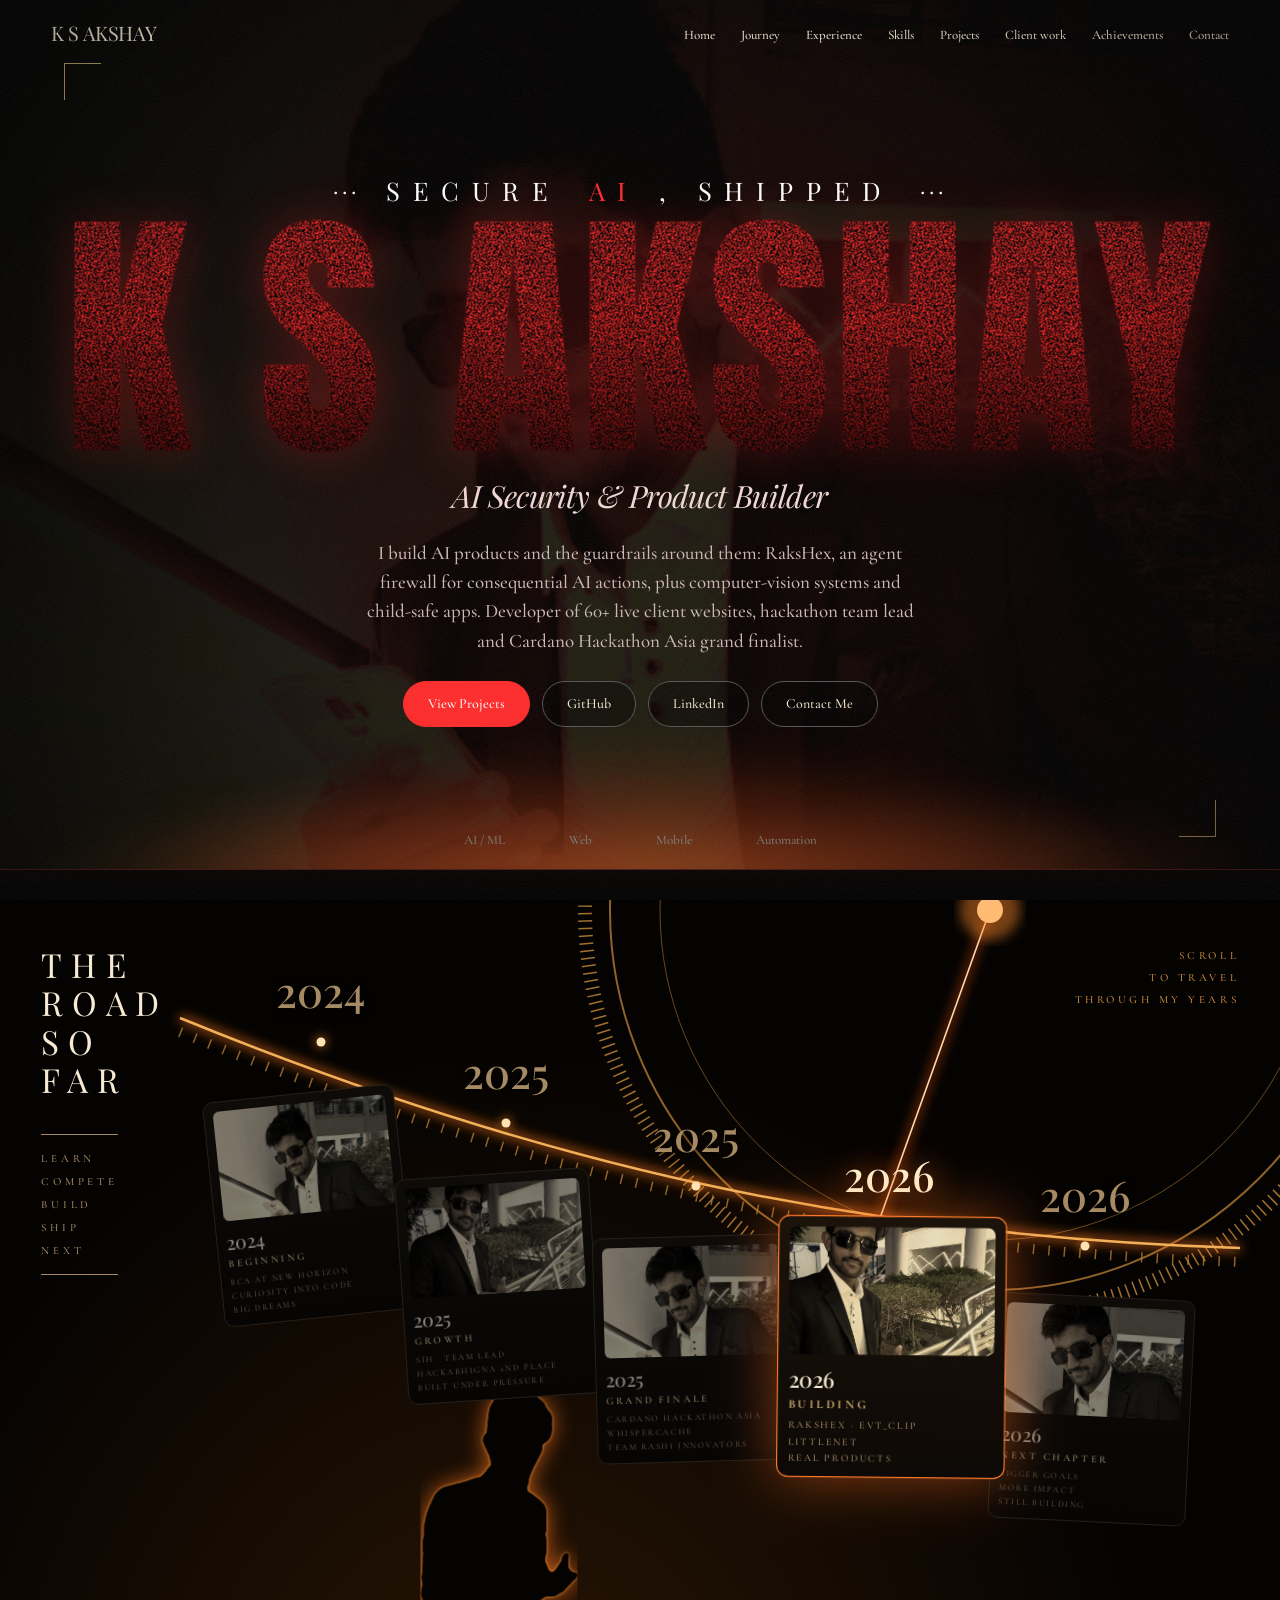
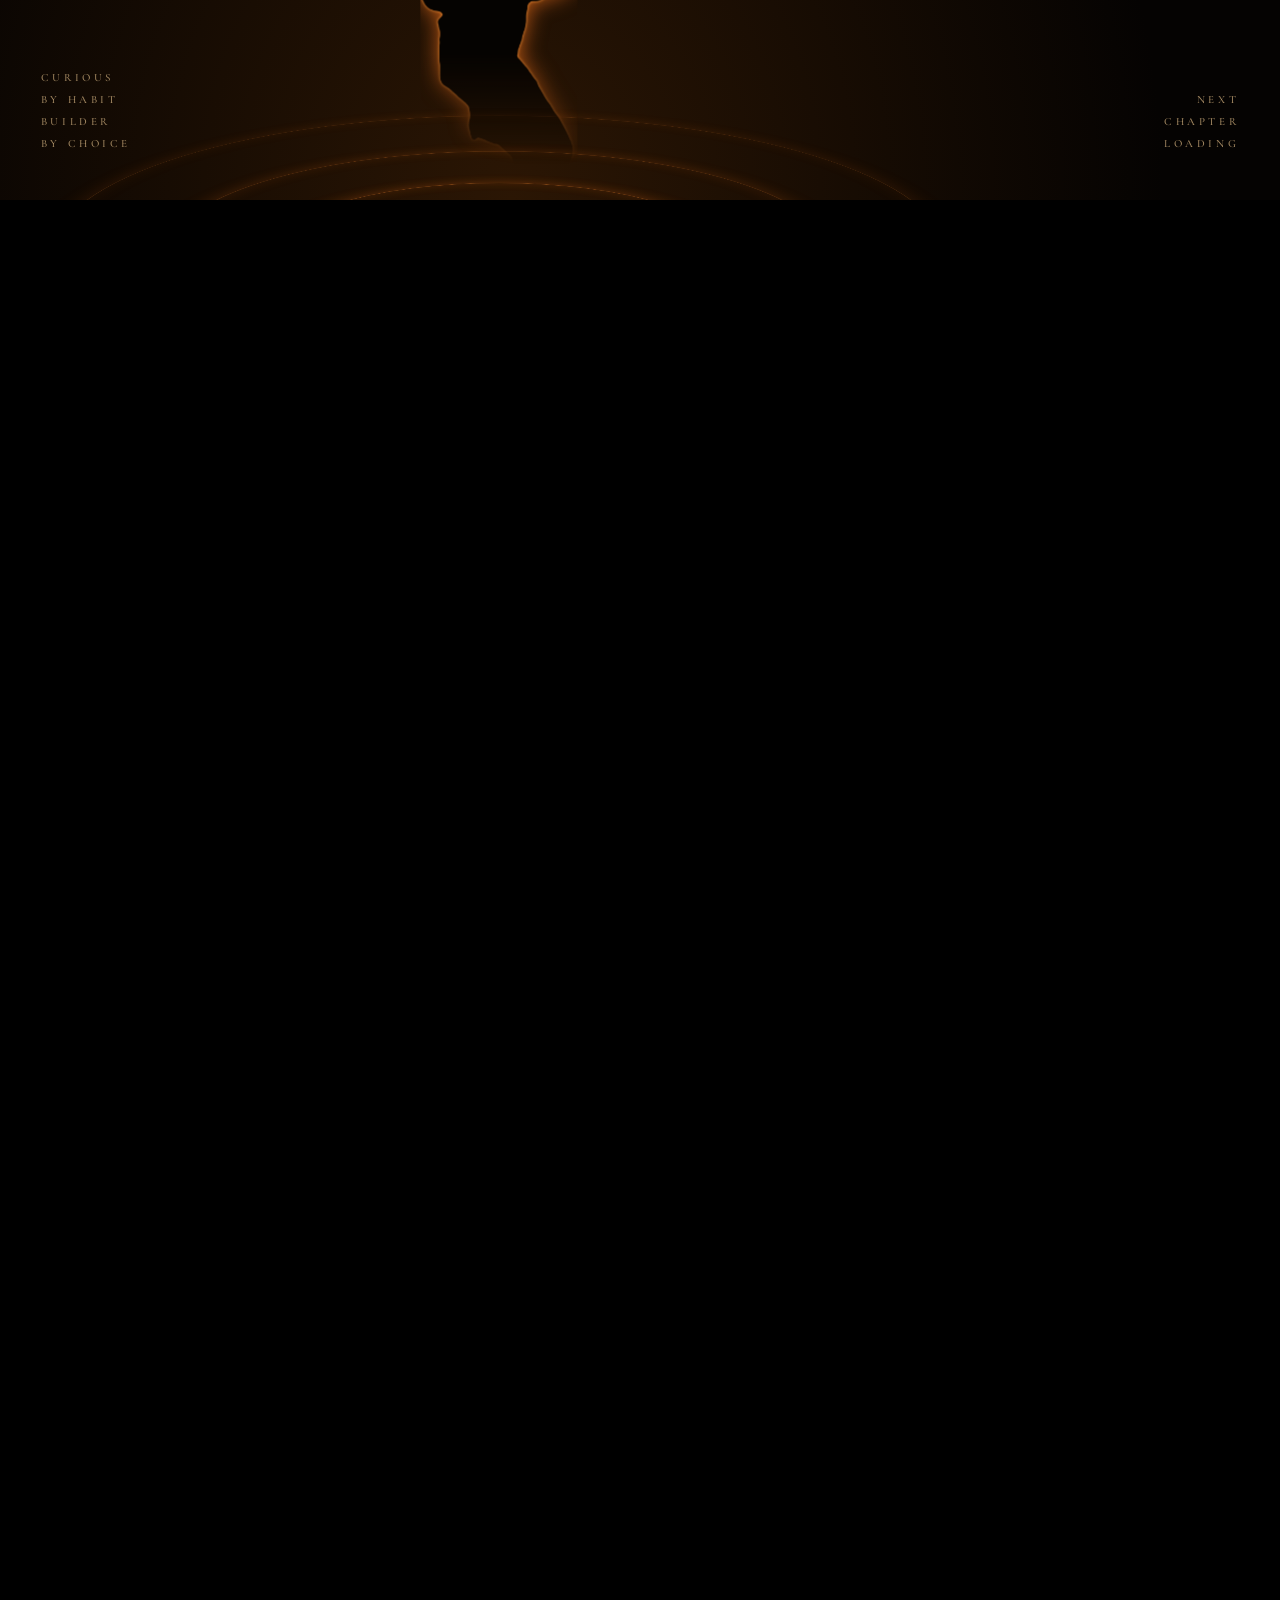
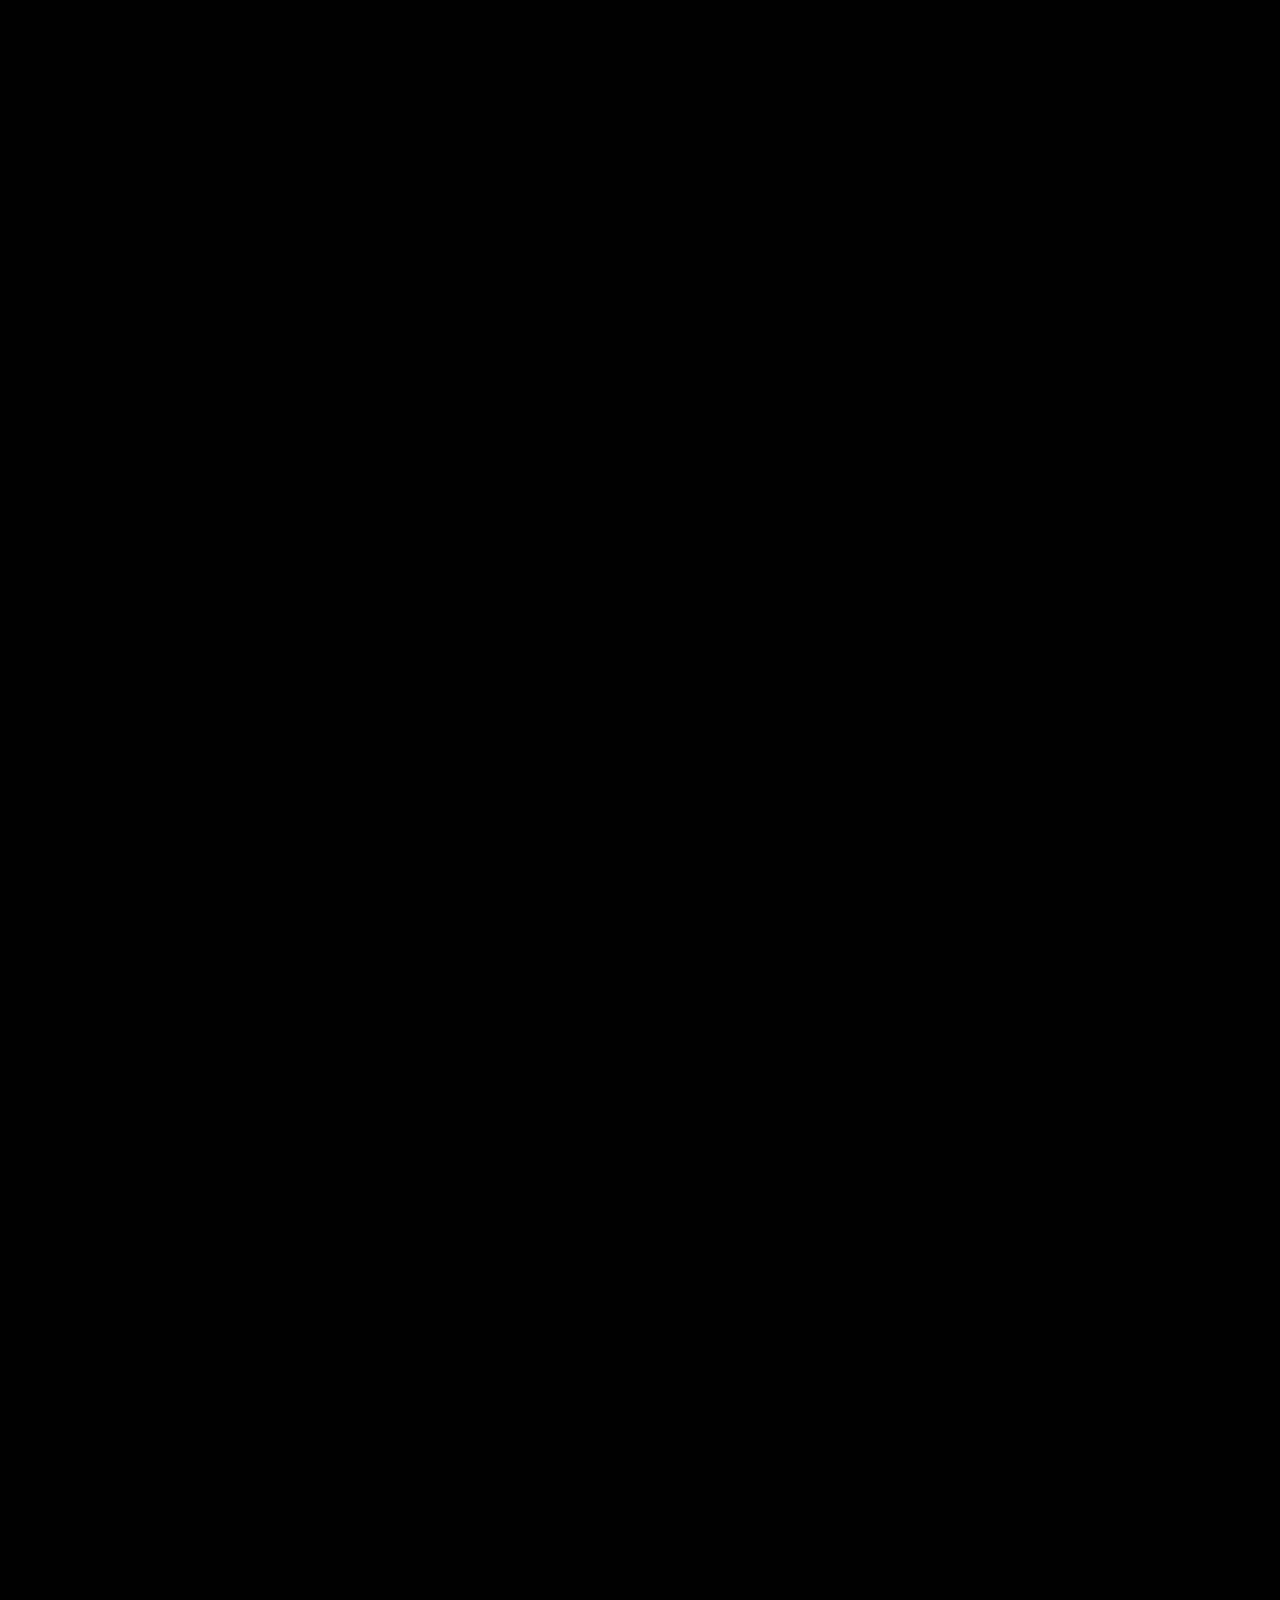
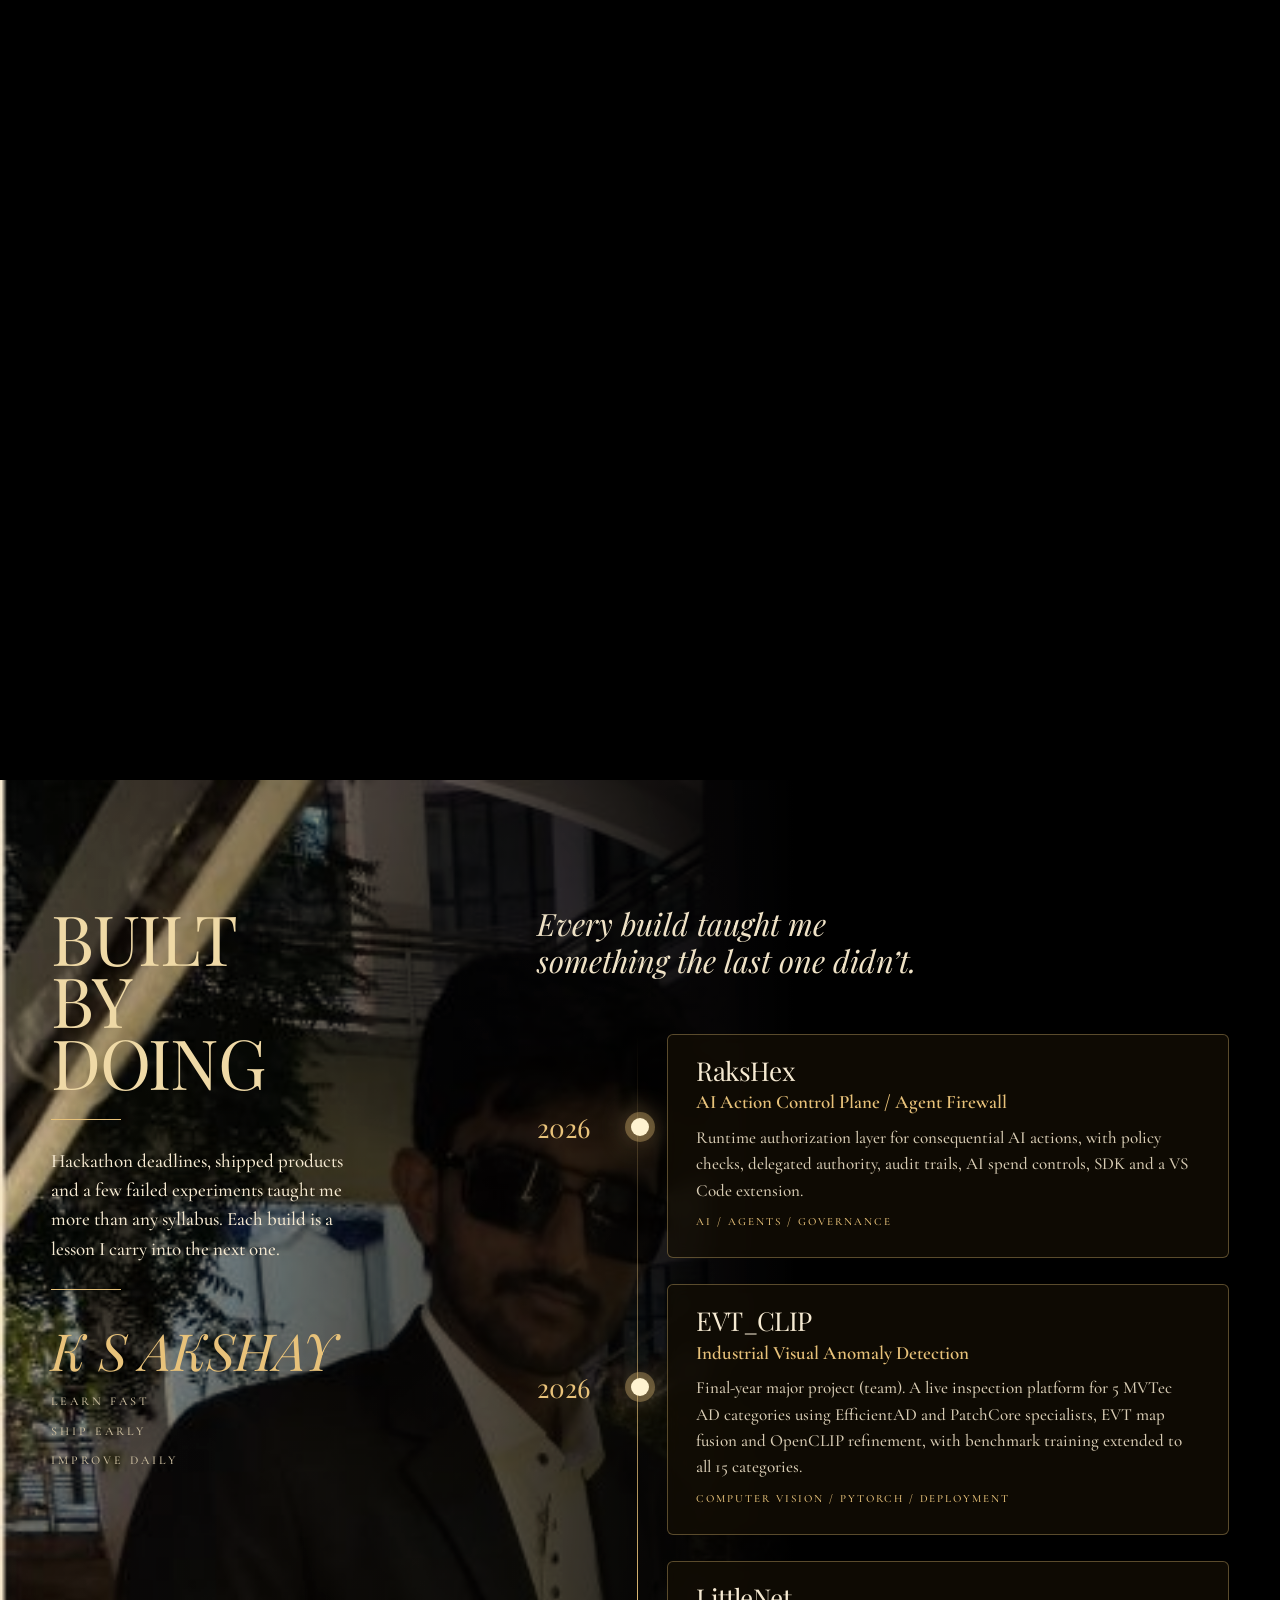
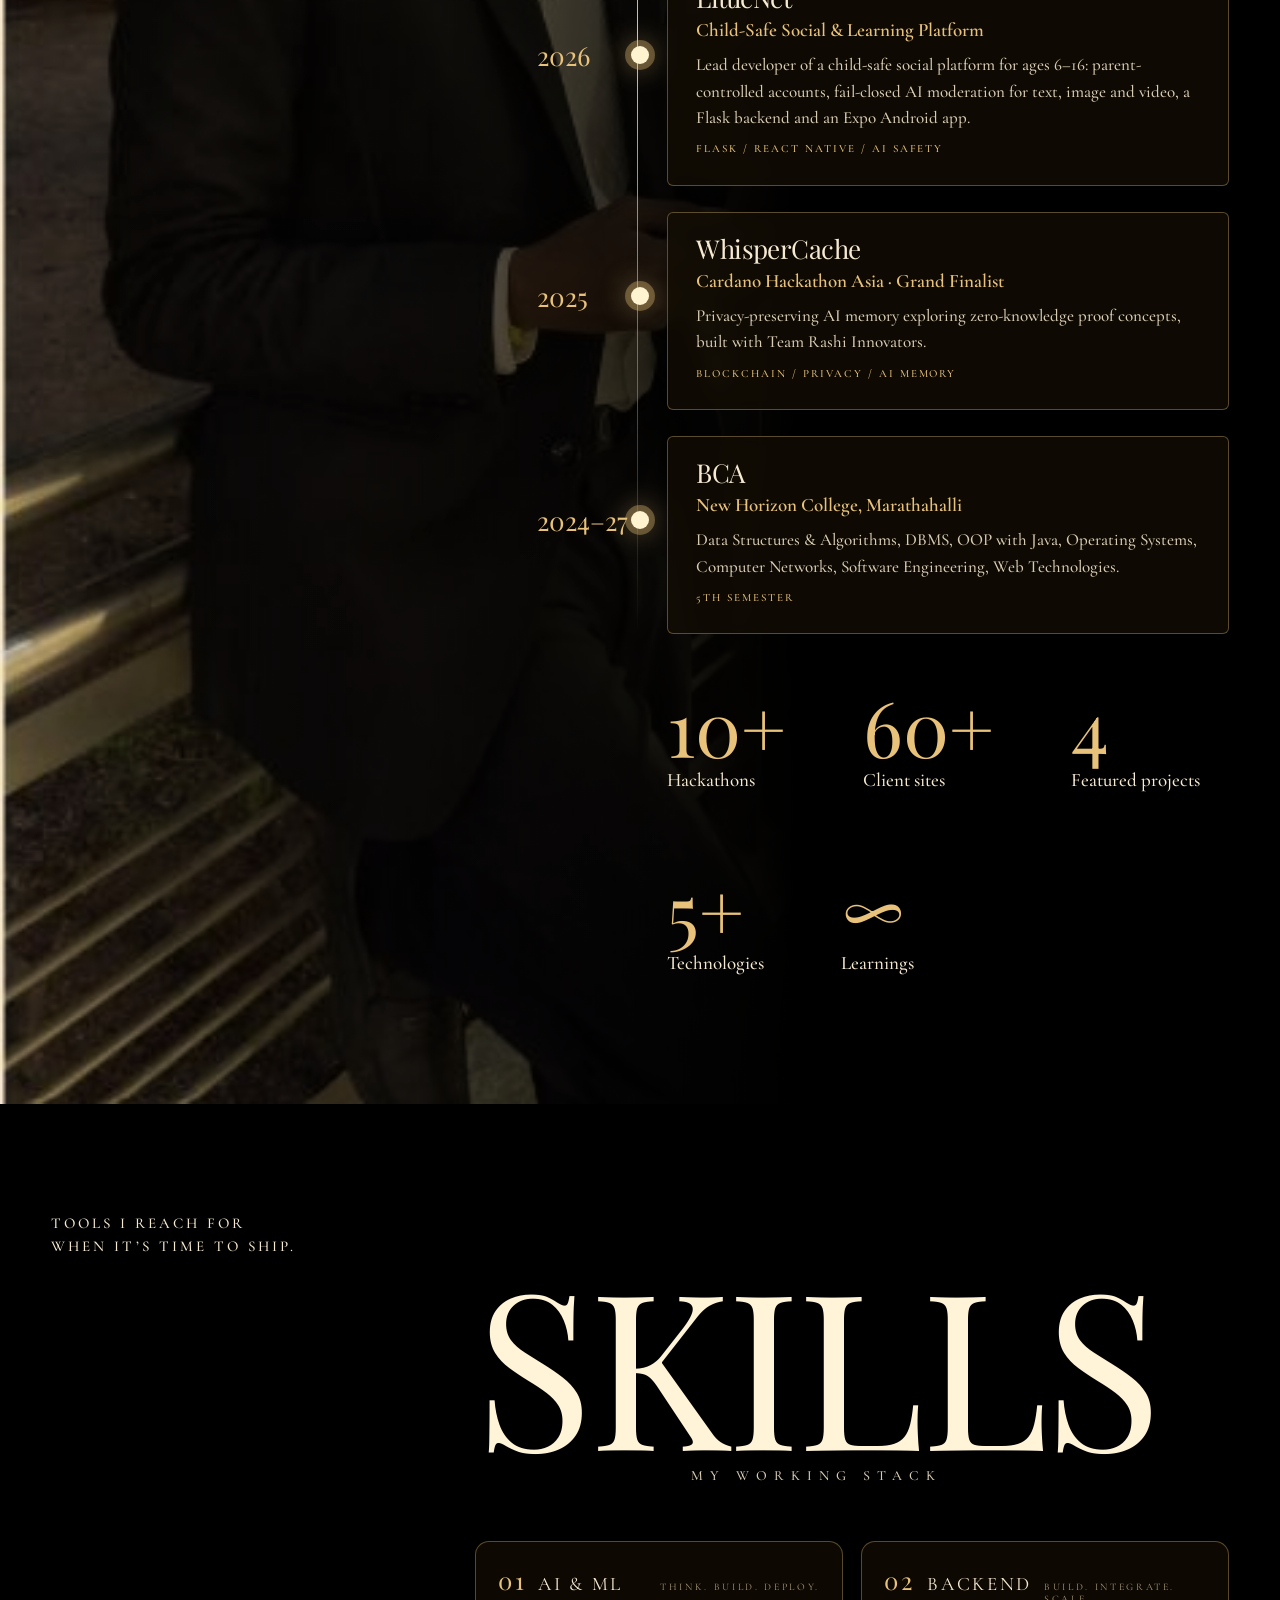
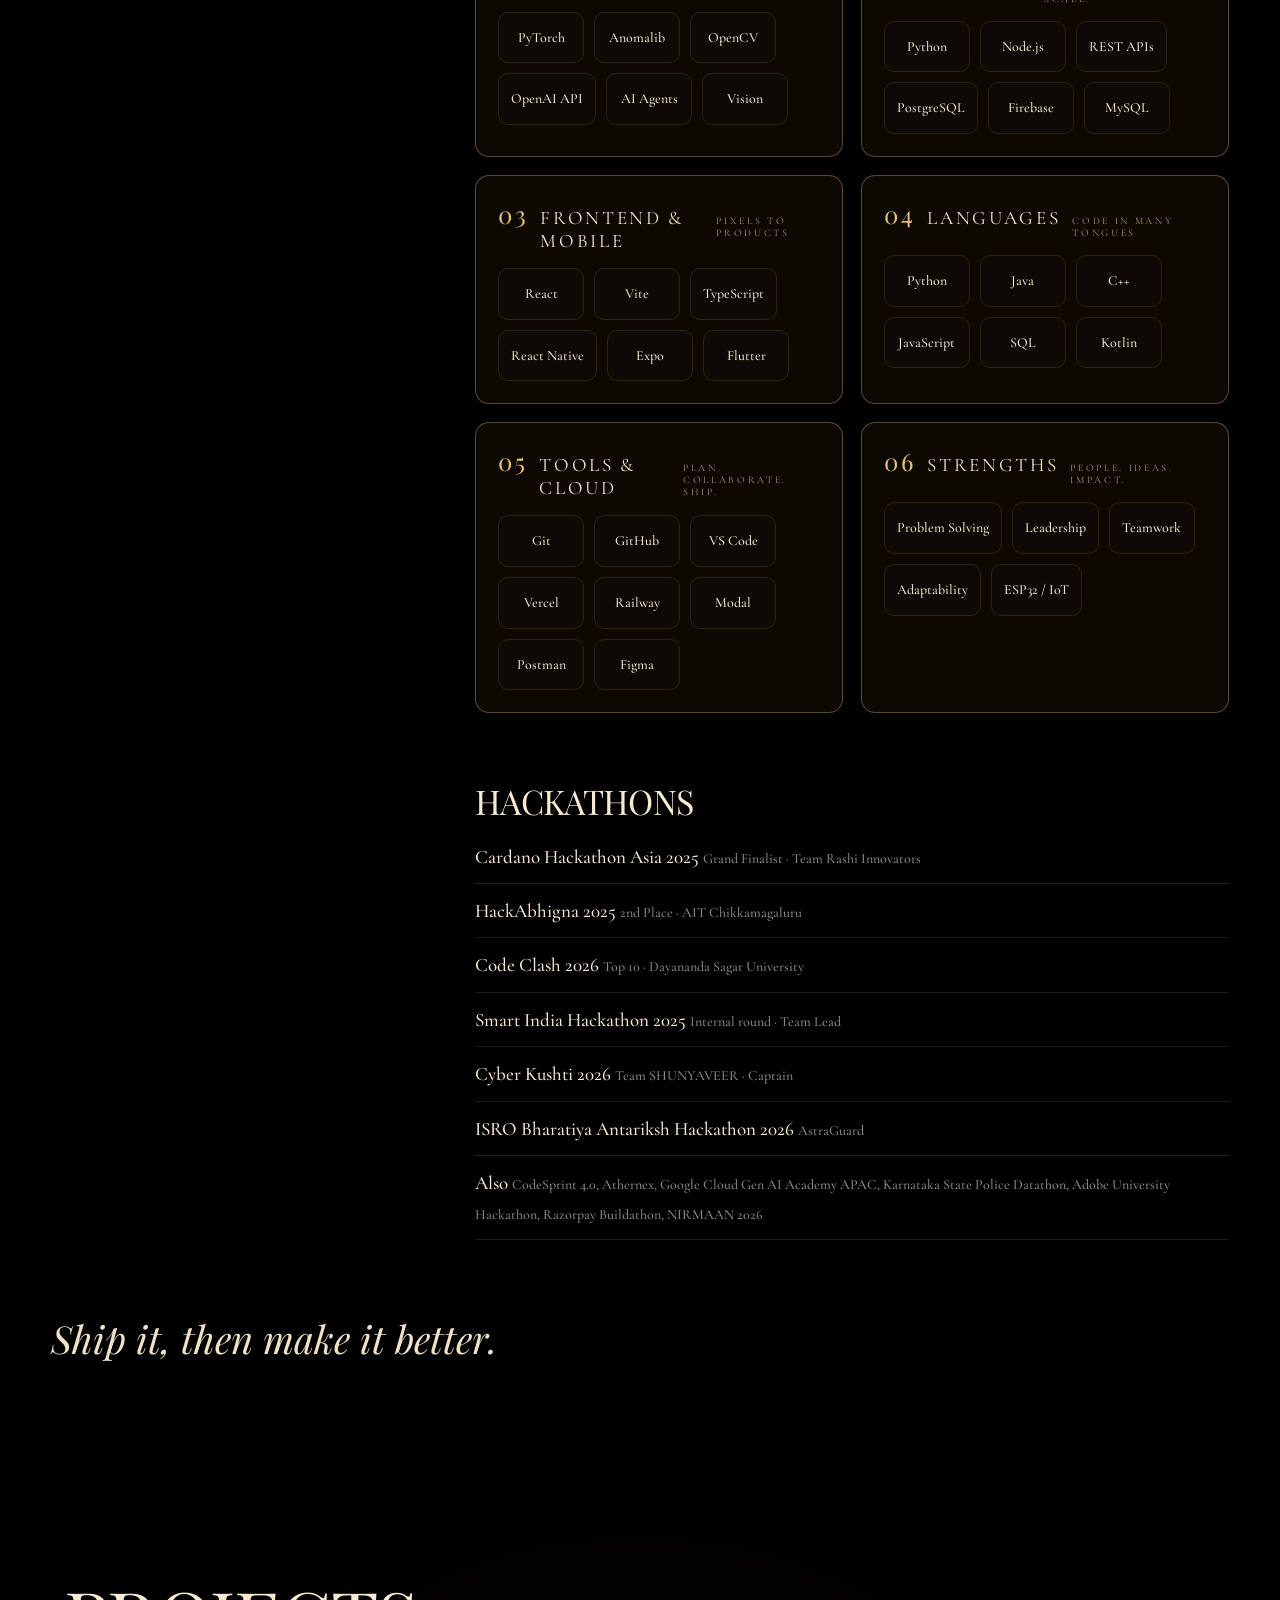
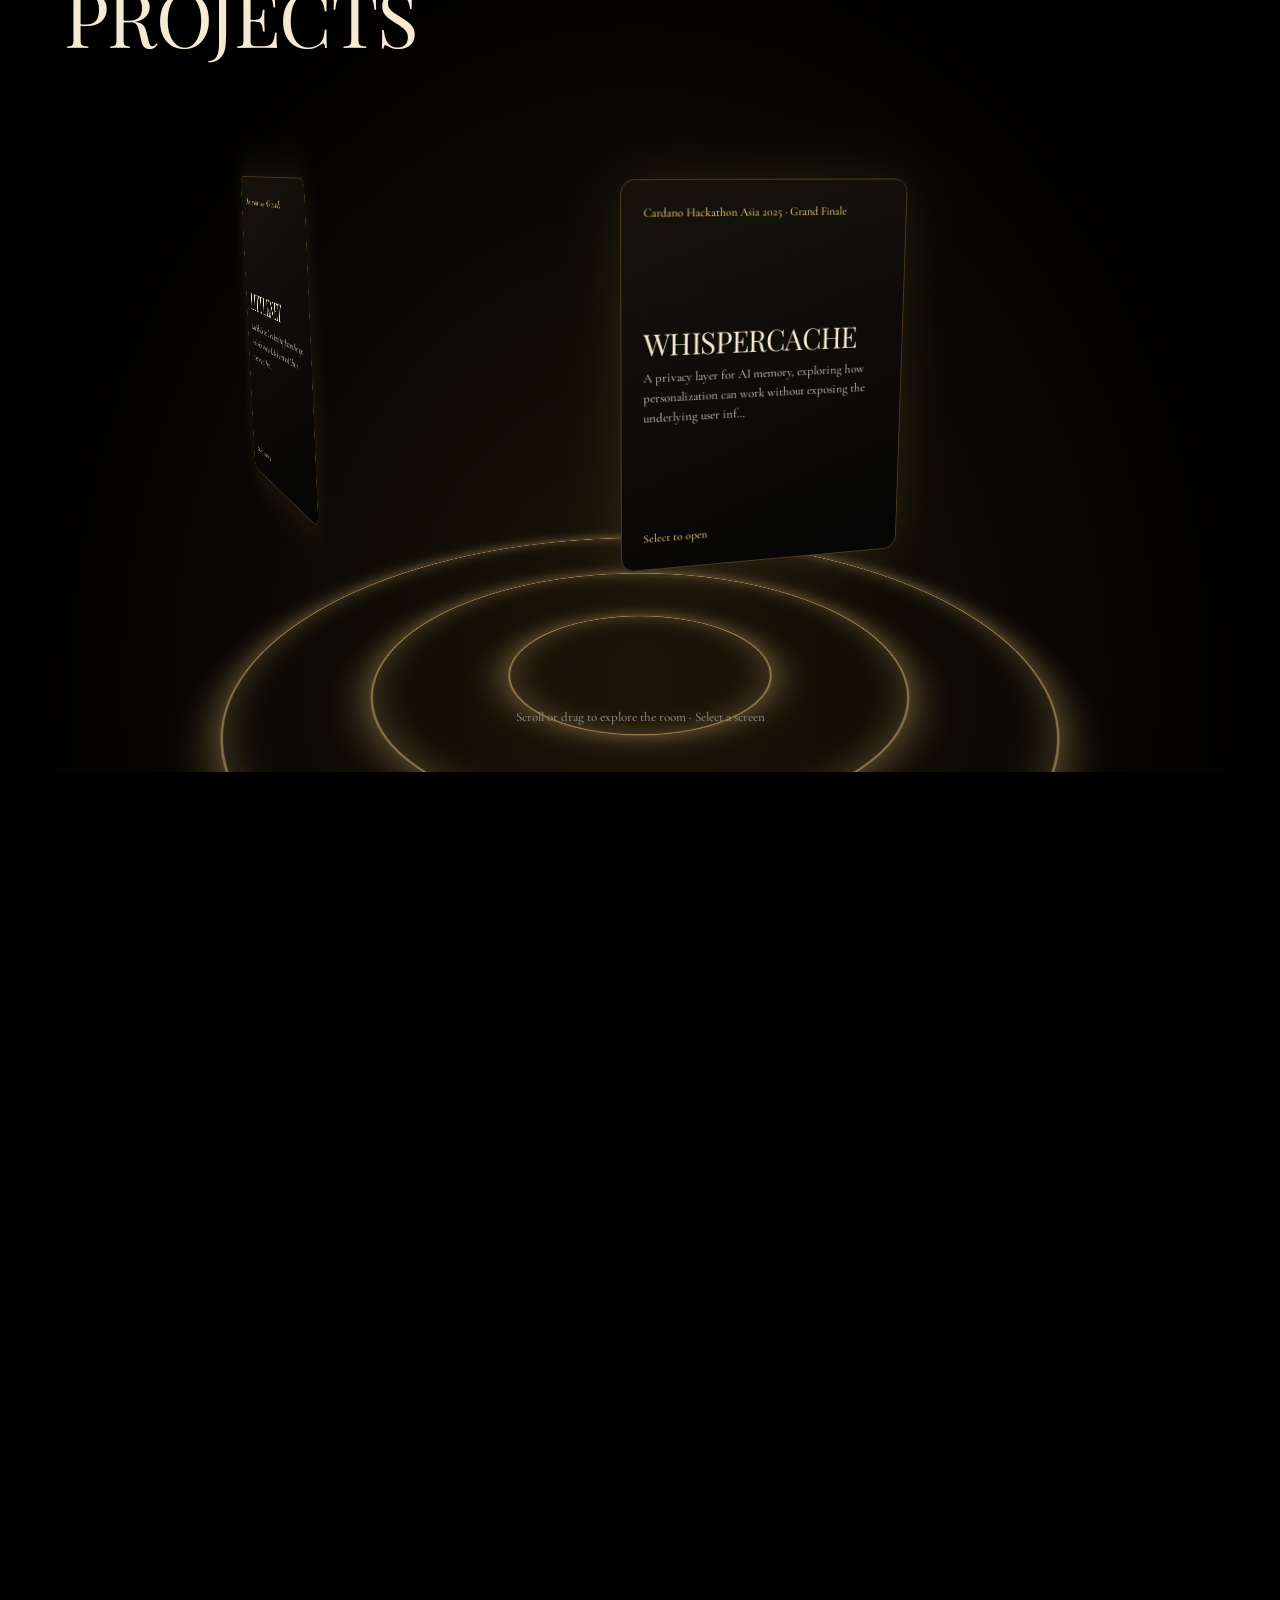
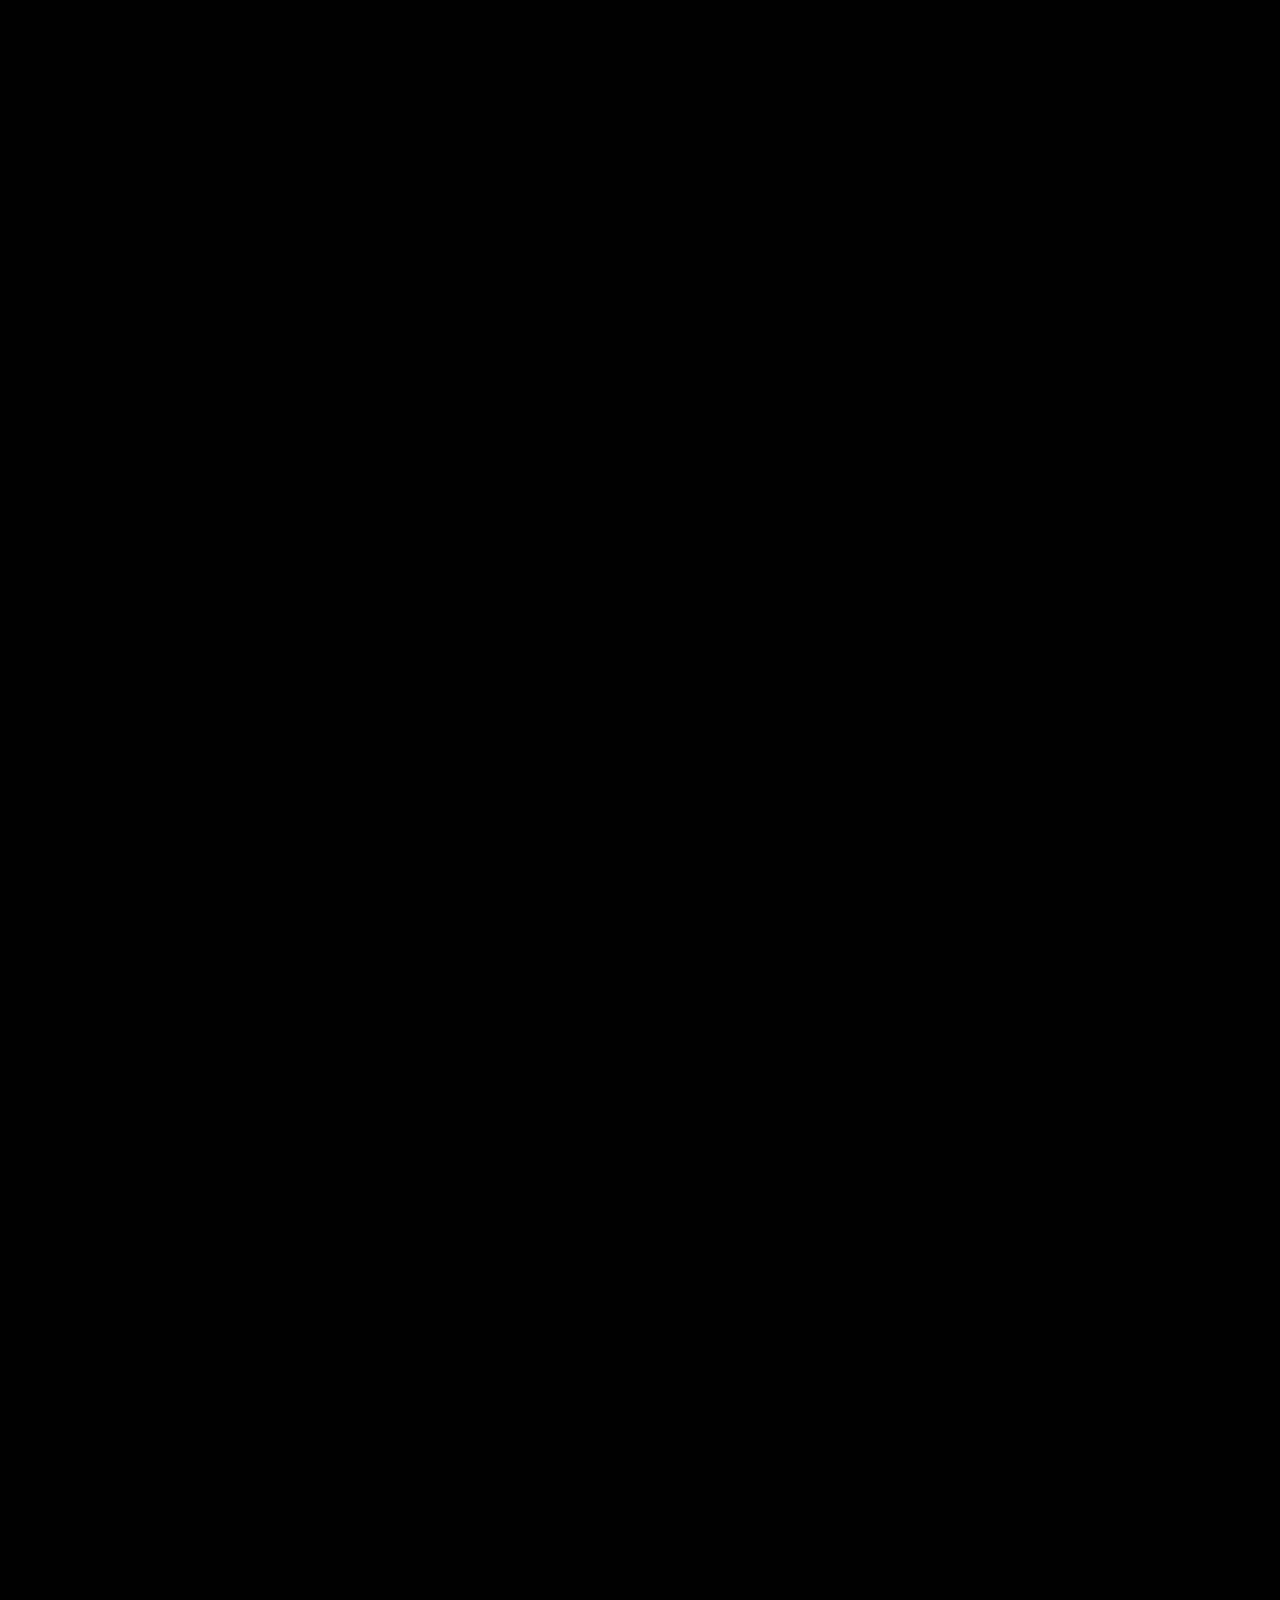
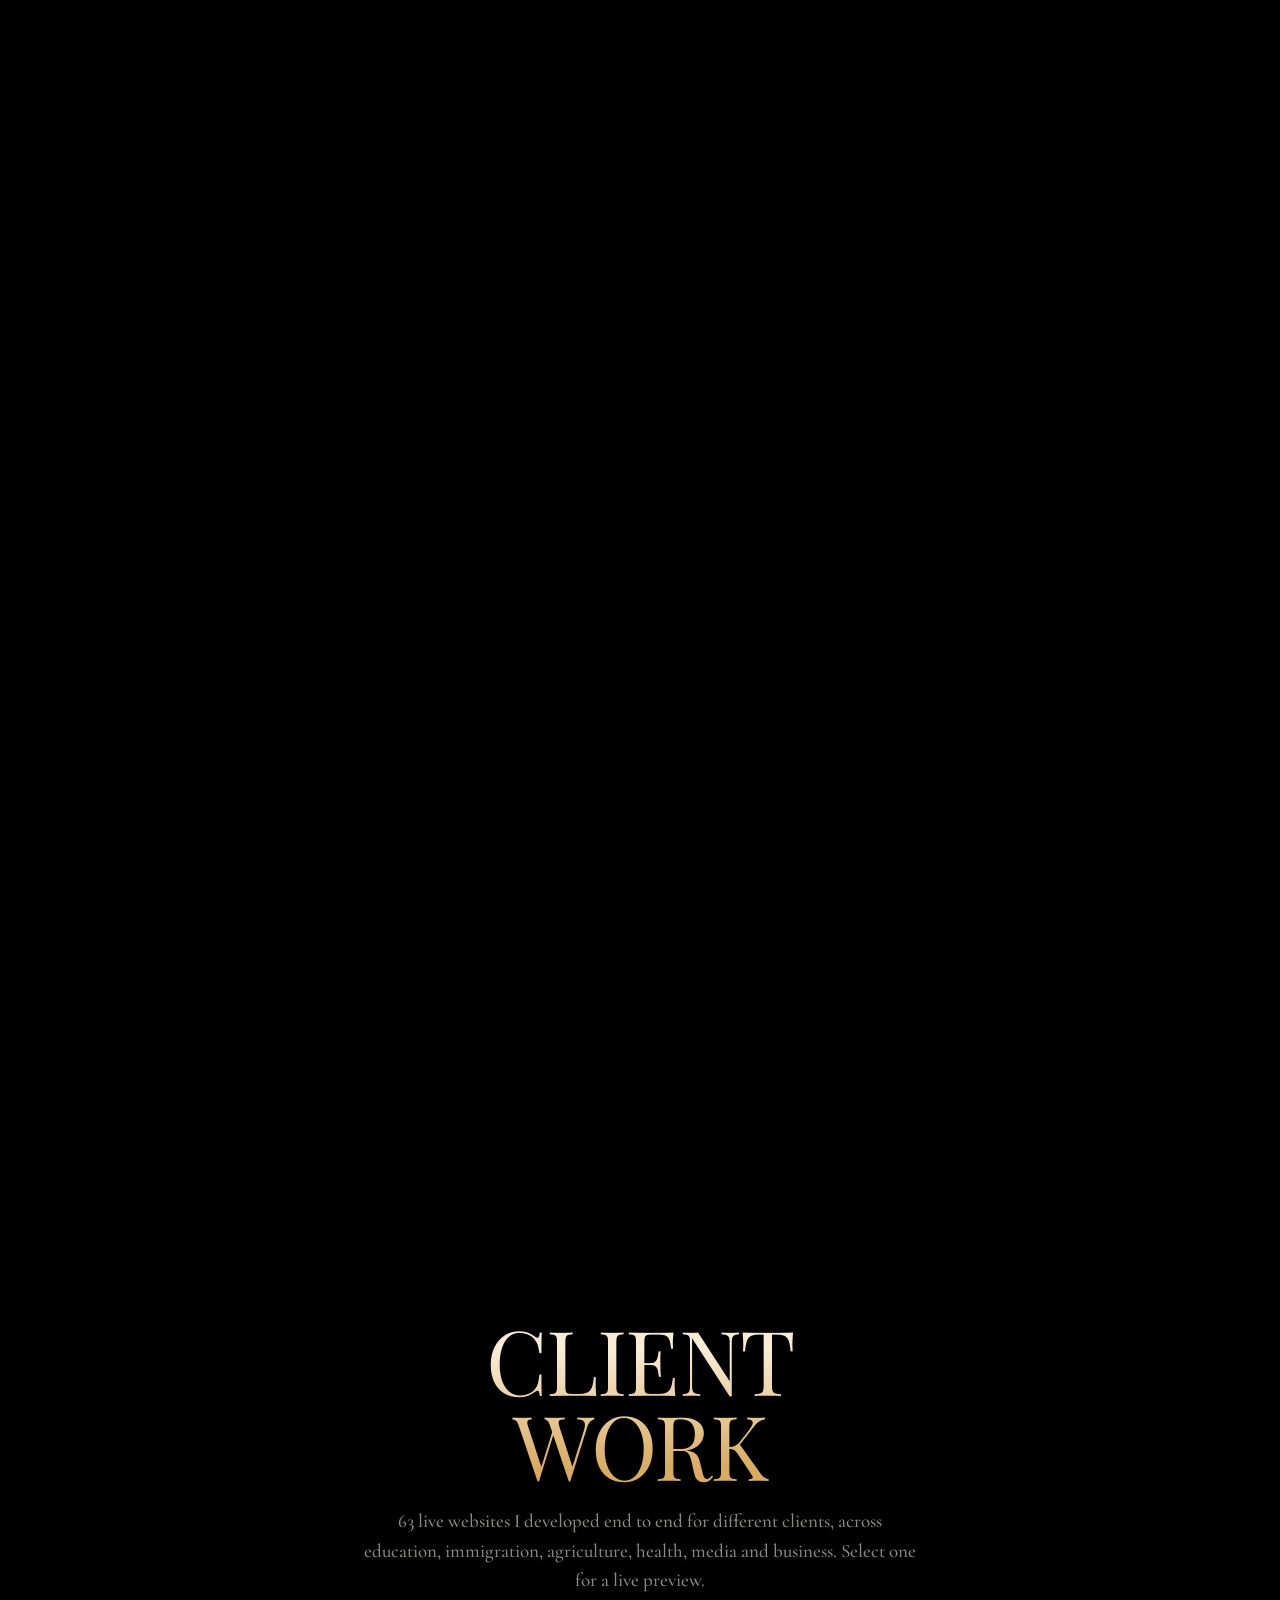
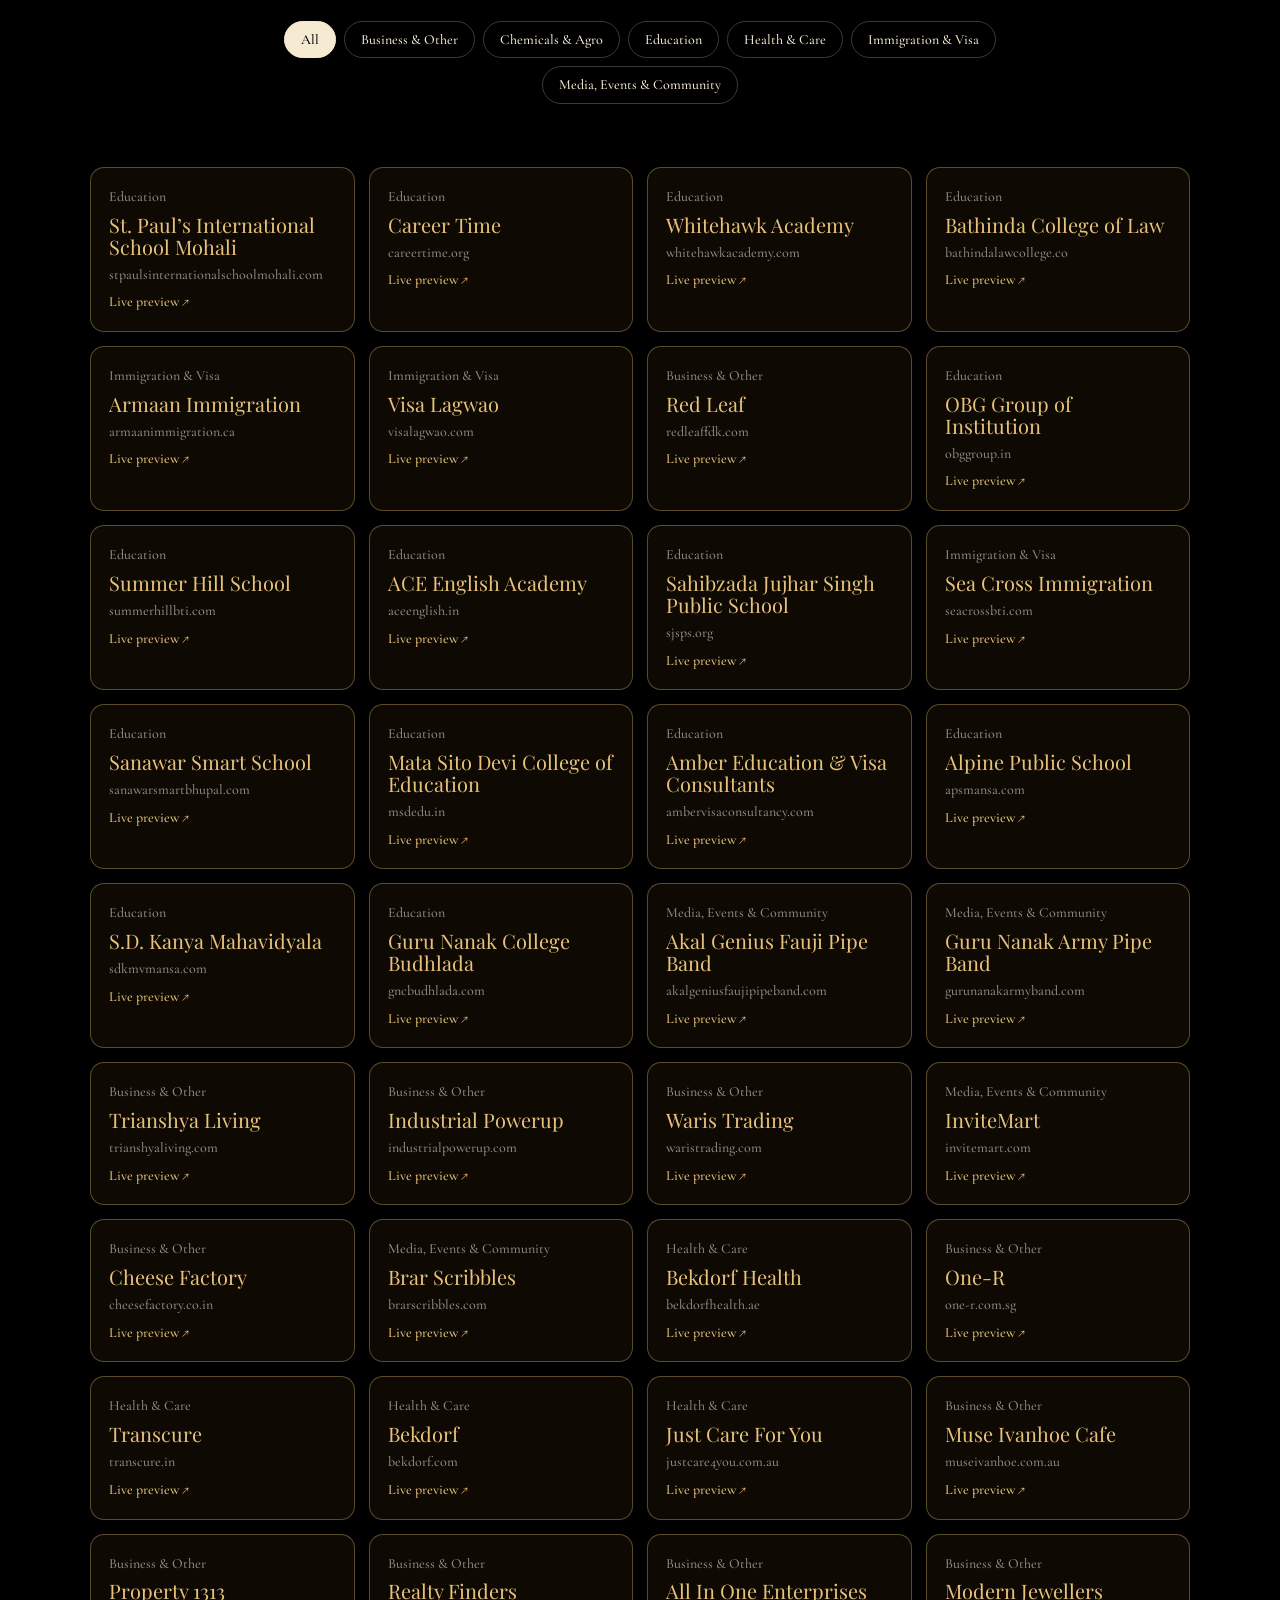
==== commit c78ae5a2: "Design glow-up: cinematic grade, signature hero, motion craft" ====
--- a/index.html
+++ b/index.html
@@ -6,7 +6,7 @@
 <link rel="preconnect" href="https://fonts.googleapis.com"><link rel="preconnect" href="https://fonts.gstatic.com" crossorigin>
 <script type="application/ld+json">{"@context":"https://schema.org","@type":"Person","name":"K S AKSHAY","jobTitle":"AI Security & Product Builder","alumniOf":"New Horizon College, Marathahalli","sameAs":["https://github.com/Akshu1245","https://www.linkedin.com/in/k-s-akshay-0707a42b6","https://rakshex.in"]}</script>
 <link href="https://fonts.googleapis.com/css2?family=Anton&family=Playfair+Display:ital,wght@0,400;0,500;1,400&family=Cormorant+Garamond:ital,wght@0,400;0,500;0,600;1,400&display=swap" rel="stylesheet">
-<link rel="stylesheet" href="style.css"><noscript><style>#load{display:none}.pop{opacity:1!important;transform:none!important}</style></noscript></head><body><a class="skip" href="#projects">Skip to projects</a>
+<link rel="stylesheet" href="style.css"><noscript><style>#load{display:none}.pop{opacity:1!important;transform:none!important}.hero .in{opacity:1!important}</style></noscript></head><body><a class="skip" href="#projects">Skip to projects</a>
 <div id="load"><div><small>Loading portfolio</small><br><b id="pc">00%</b><br><small>Hello, I’m <span style="color:#ff2a2a">K S AKSHAY</span></small></div></div>
 <nav><a class="d" href="#home">K S AKSHAY</a><ul id="menu"><li><a href="#home">Home</a></li><li><a href="#chrono">Journey</a></li><li><a href="#experience">Experience</a></li><li><a href="#skills">Skills</a></li><li><a href="#projects">Projects</a></li><li><a href="#work">Client work</a></li><li><a href="#achievements">Achievements</a></li><li><a href="#contact">Contact</a></li></ul><button id="mb" aria-label="Toggle menu" aria-expanded="false">Menu</button></nav>
 
@@ -14,6 +14,7 @@
 <div class="wtm"><span>···</span>Secure <b>AI</b>, shipped<span>···</span></div><h1 class="nm">K S AKSHAY</h1><h2 class="sub">AI Security &amp; Product Builder</h2>
 <p>I build AI products and the guardrails around them: RaksHex, an agent firewall for consequential AI actions, plus computer-vision systems and child-safe apps. Developer of 60+ live client websites, hackathon team lead and Cardano Hackathon Asia grand finalist.</p>
 <div class="btns"><a class="btn p" href="#projects">View Projects</a><a class="btn" href="https://github.com/Akshu1245" target="_blank" rel="noopener">GitHub</a><a class="btn" href="https://www.linkedin.com/in/k-s-akshay-0707a42b6" target="_blank" rel="noopener">LinkedIn</a><a class="btn" href="#contact">Contact Me</a></div></div>
+<div class="scan" aria-hidden="true"><i></i></div>
 <div class="fog"></div><div class="fog b"></div><div class="hz"></div><div class="marq"><span>AI / ML</span><span>Web</span><span>Mobile</span><span>Automation</span></div></section>
 
 <section id="chrono"><div class="jt"><img id="s1" src="assets/img1.jpg" alt="" hidden>
--- a/style.css
+++ b/style.css
@@ -153,3 +153,31 @@
 .chips button.on,.chips button:hover{background:var(--fg);color:#000;border-color:var(--fg)}
 .ach.sm{grid-template-columns:repeat(auto-fill,minmax(210px,1fr));max-width:1100px;gap:14px}.ach.sm button{padding:18px}.ach.sm b{font-size:20px}
 #load{animation:lf .6s 7s forwards}@keyframes lf{to{opacity:0;visibility:hidden}}
+
+/* ===== GLOW-UP 2026-10-01: cinematic grade + signature scan motif ===== */
+/* film grain over everything (static: zero perf cost, motion-safe) */
+body::after{content:"";position:fixed;inset:0;z-index:95;pointer-events:none;opacity:.08;background-image:url("data:image/svg+xml;utf8,<svg xmlns='http://www.w3.org/2000/svg' width='180' height='180'><filter id='n'><feTurbulence type='fractalNoise' baseFrequency='.8' numOctaves='2' seed='11'/><feColorMatrix type='saturate' values='0'/></filter><rect width='180' height='180' filter='url(%23n)'/></svg>")}
+/* filmic vignette */
+body::before{content:"";position:fixed;inset:0;z-index:60;pointer-events:none;background:radial-gradient(ellipse at 50% 42%,transparent 52%,rgba(0,0,0,.5) 100%)}
+/* hero entrance */
+.hero .in{transition:opacity 1.2s ease .25s}
+body:not(.ready) .hero .in{opacity:0}
+/* signature: security scan frame (his "Secure AI" motif — the reference has nothing like it) */
+.scan{position:absolute;inset:7vh 5vw;z-index:2;pointer-events:none}
+.scan::before,.scan::after{content:"";position:absolute;width:36px;height:36px;border:1px solid rgba(232,194,122,.8)}
+.scan::before{top:0;left:0;border-right:0;border-bottom:0}
+.scan::after{bottom:0;right:0;border-left:0;border-top:0}
+.scan i{position:absolute;left:2%;right:2%;top:0;height:2px;background:linear-gradient(90deg,transparent,rgba(255,170,80,.9),transparent);box-shadow:0 0 22px 3px rgba(255,140,50,.35);opacity:0}
+/* ember grade for the hero fog (was flat red; now matches the journey's ember) */
+.fog{background:radial-gradient(ellipse 45% 55% at 50% 100%,rgba(255,110,40,.7),rgba(190,60,20,.32) 45%,transparent 75%)}
+.fog.b{background:radial-gradient(ellipse 30% 40% at 30% 100%,rgba(255,110,40,.32),transparent 70%),radial-gradient(ellipse 30% 40% at 72% 100%,rgba(255,110,40,.28),transparent 70%)}
+/* editorial: gold-foil section titles */
+.cert h2{background:linear-gradient(180deg,#f8ecd4 20%,#d9ab5e 90%);-webkit-background-clip:text;background-clip:text;color:transparent;-webkit-text-fill-color:transparent}
+/* contact portrait: thin rim frame */
+.contact img{outline:1px solid rgba(232,194,122,.28);outline-offset:8px}
+@media (prefers-reduced-motion:no-preference){
+ .scan i{animation:sweep 11s ease-in-out 2s infinite}
+ @keyframes sweep{0%{top:0;opacity:0}6%{opacity:1}94%{opacity:1}100%{top:calc(100% - 2px);opacity:0}}
+ .ringf{animation:ringp 8s ease-in-out infinite alternate}
+ @keyframes ringp{from{transform:translate(-50%,-50%) rotateX(90deg) scale(1)}to{transform:translate(-50%,-50%) rotateX(90deg) scale(1.07)}}
+}
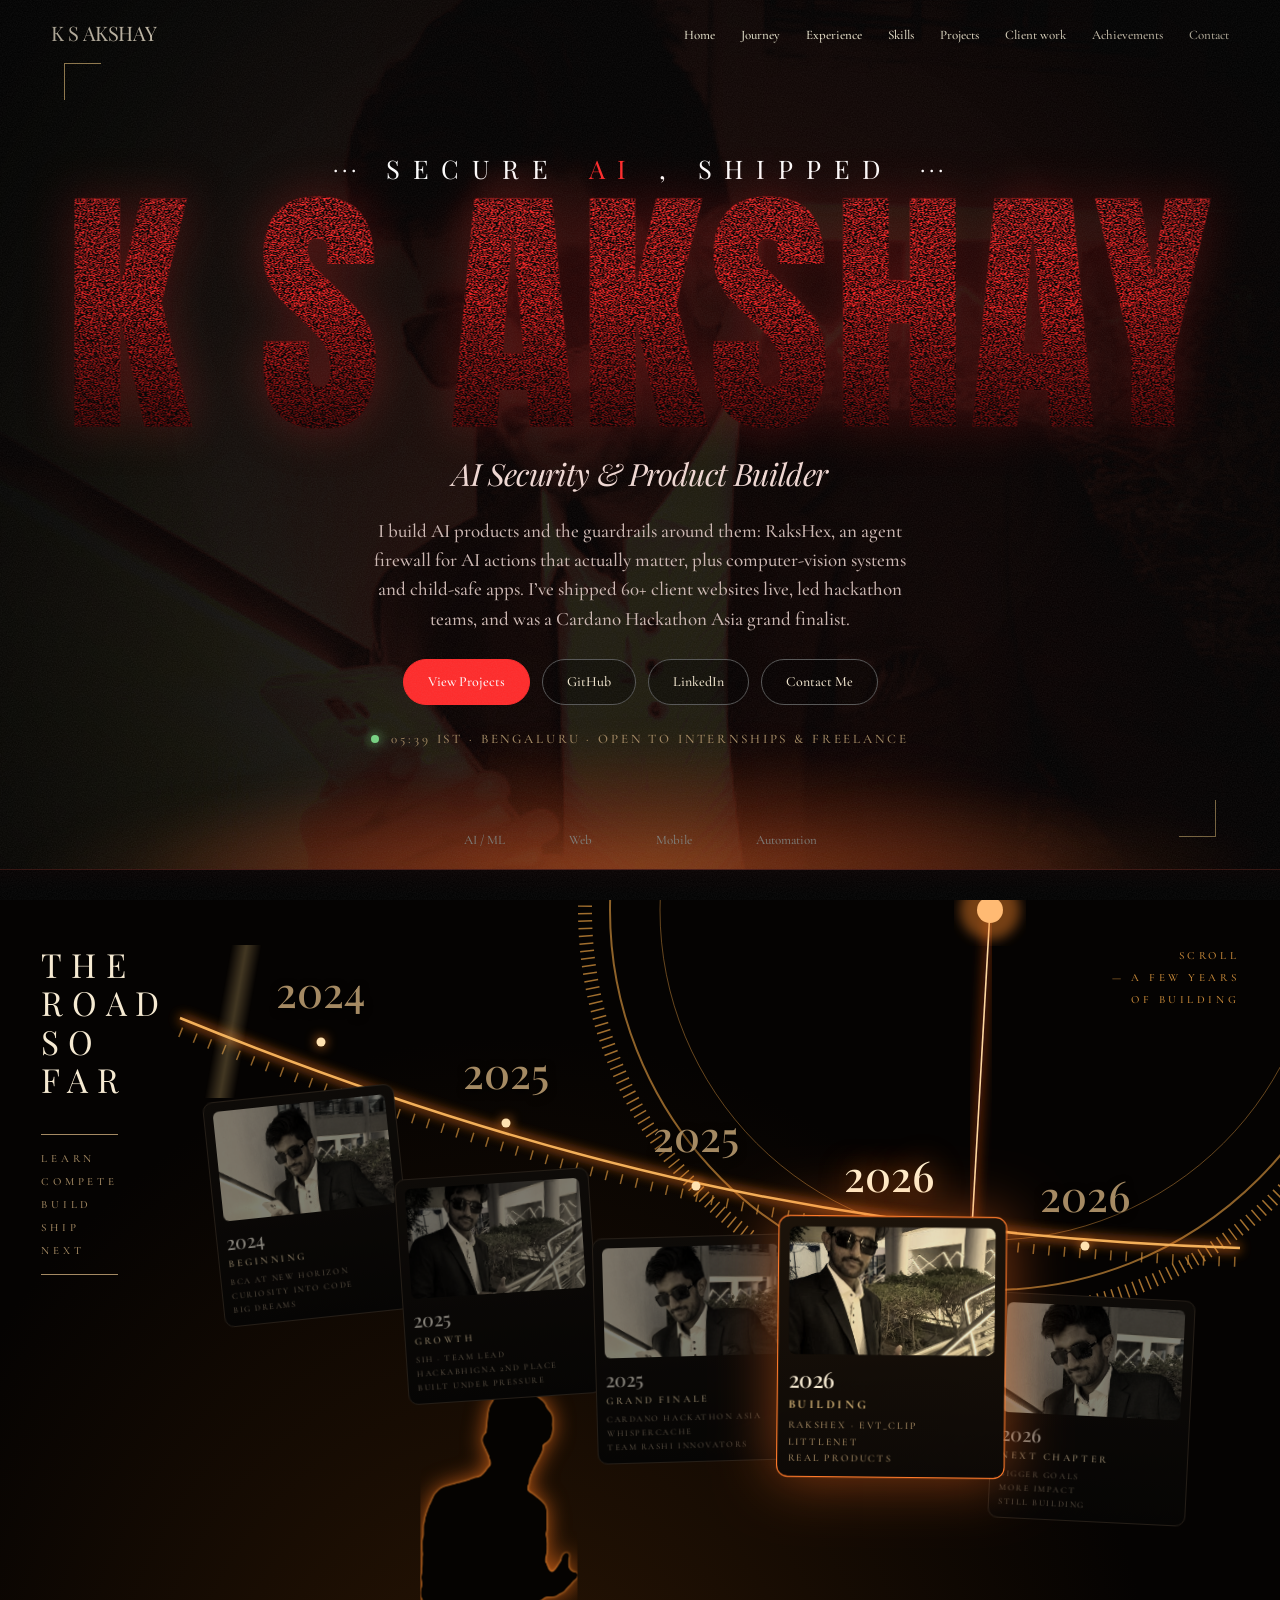
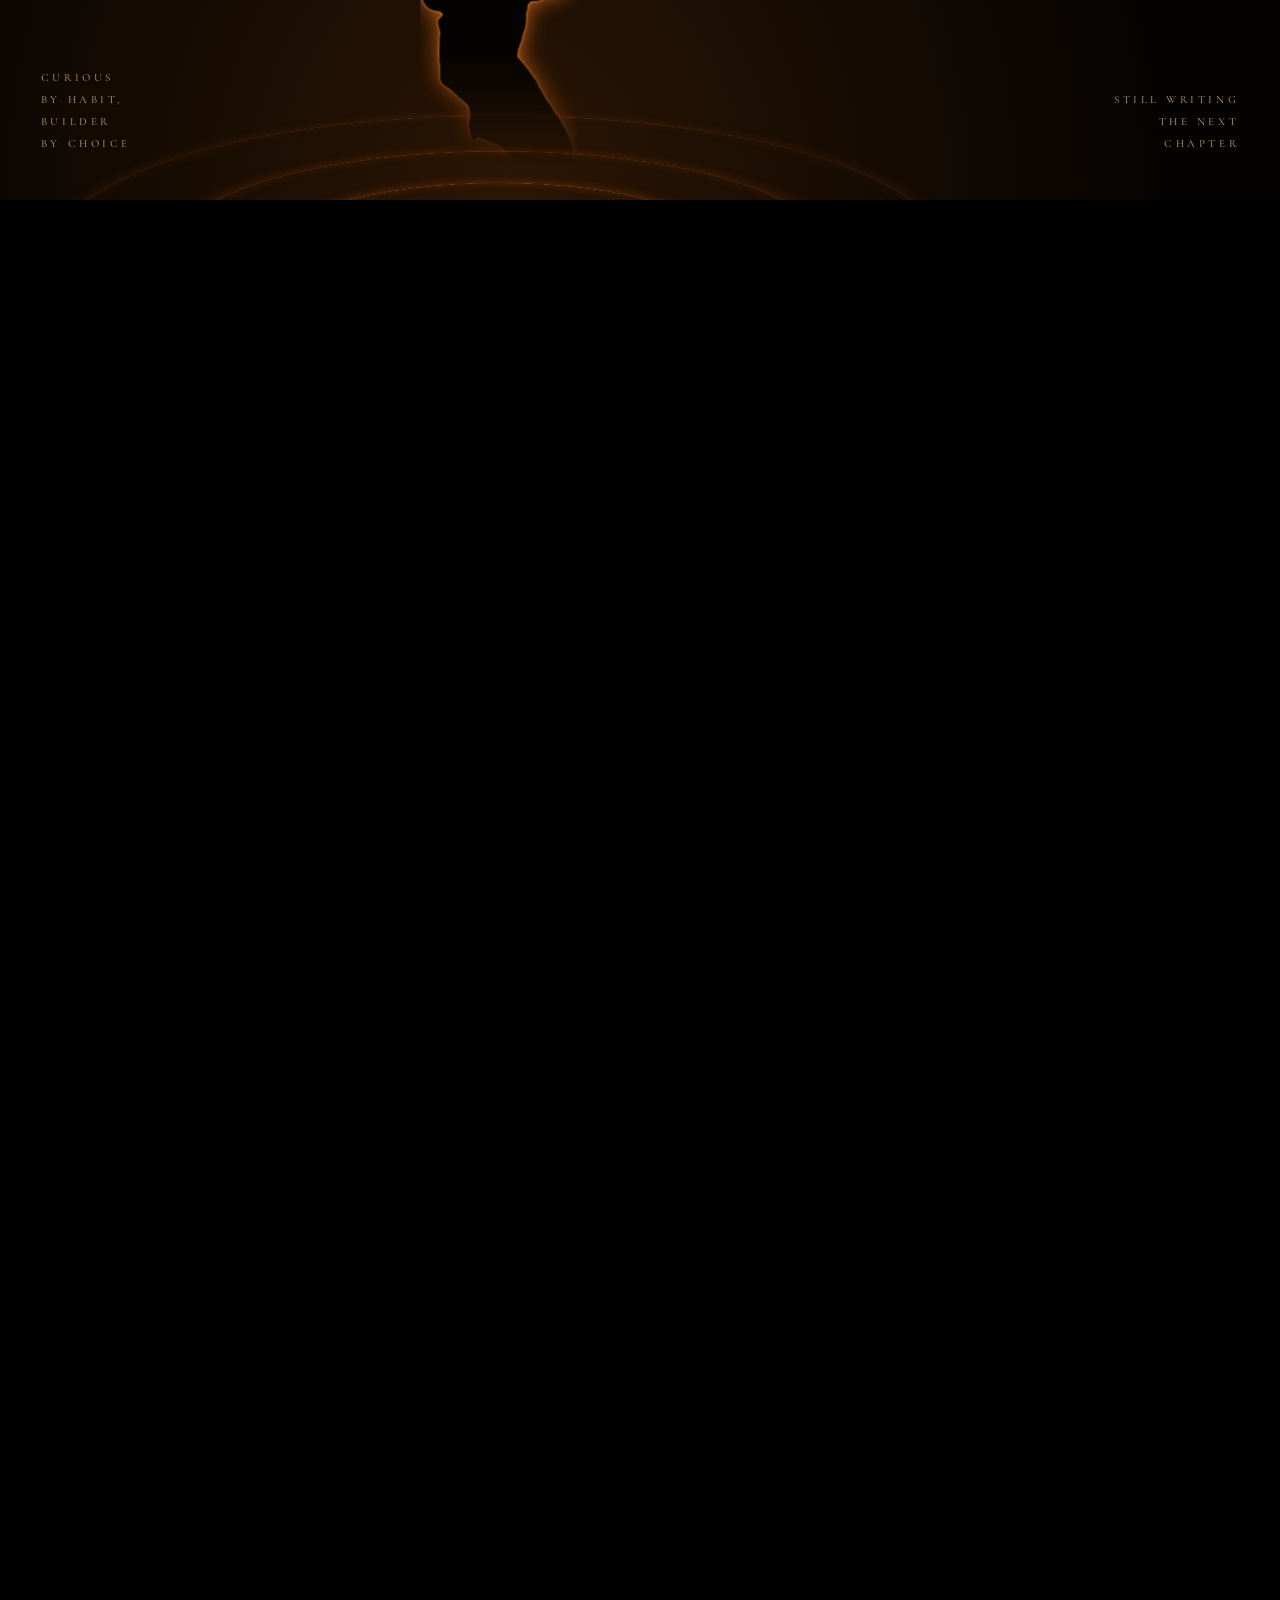
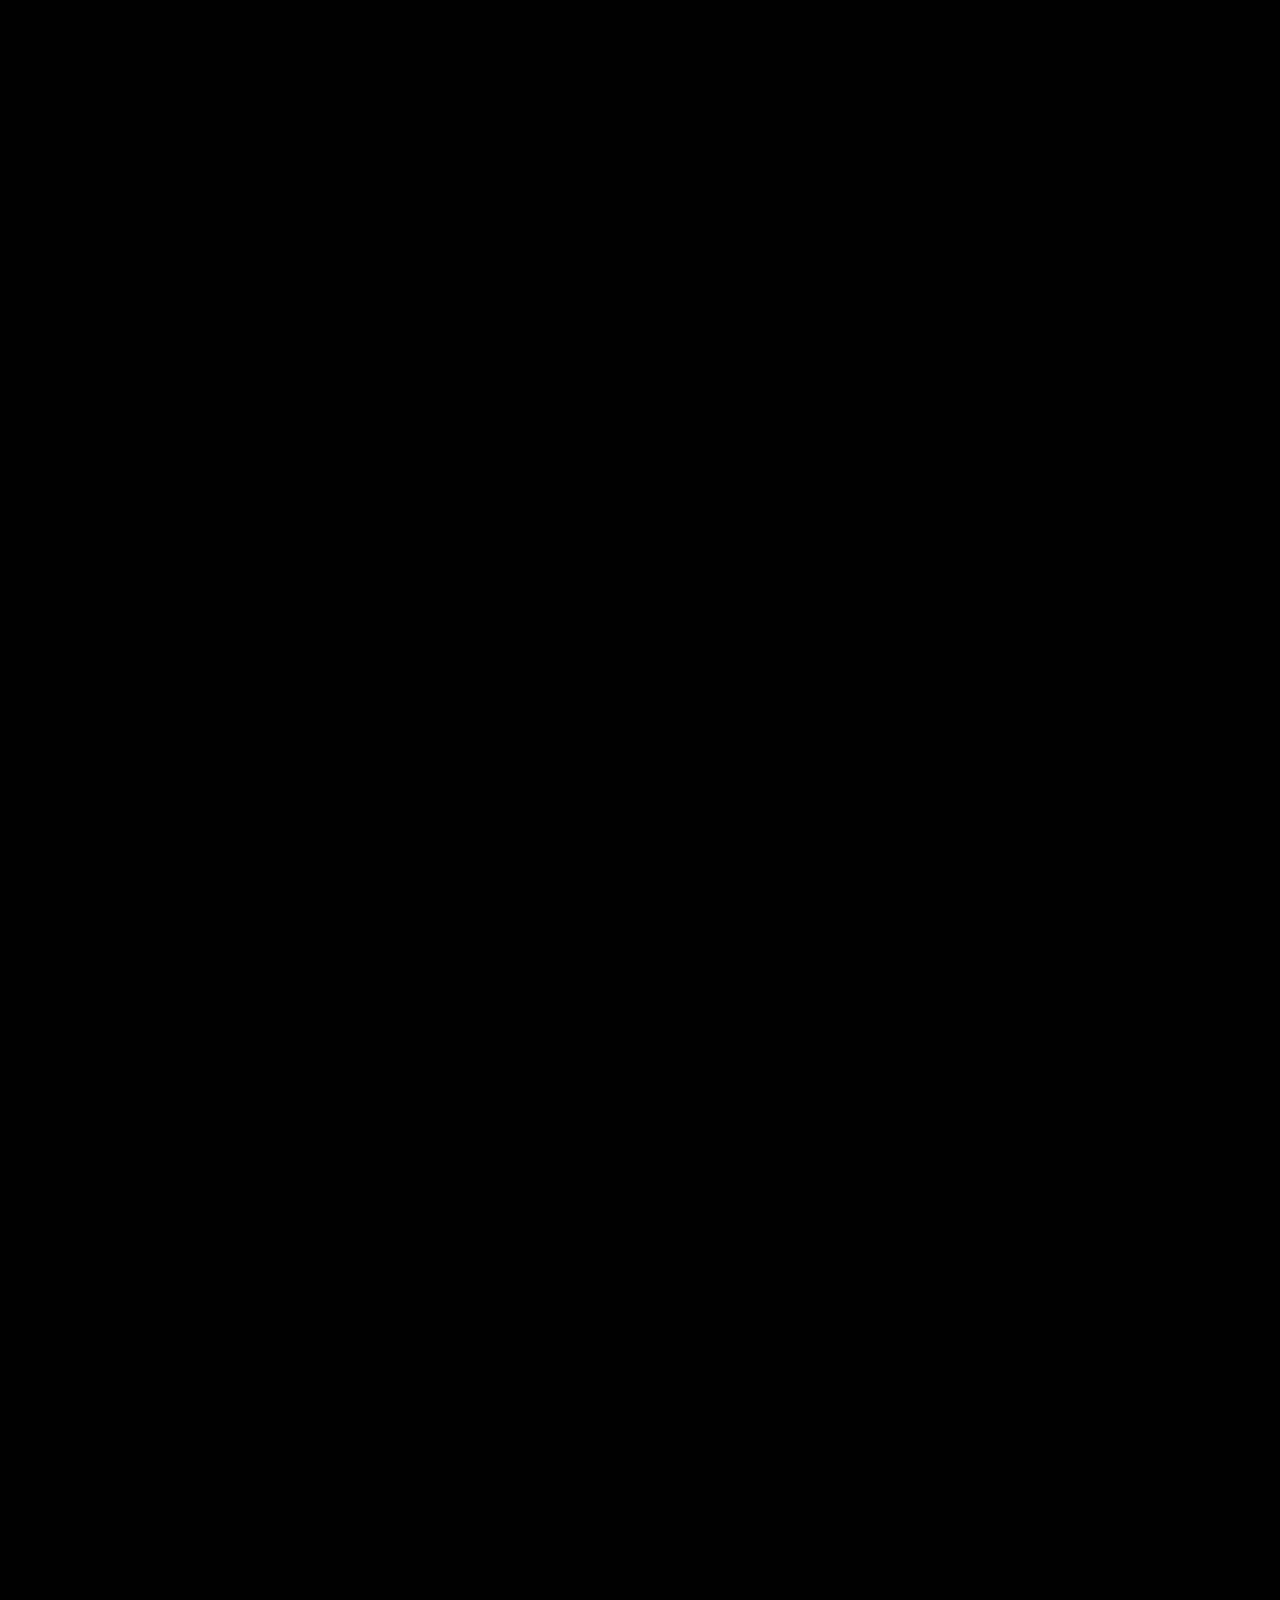
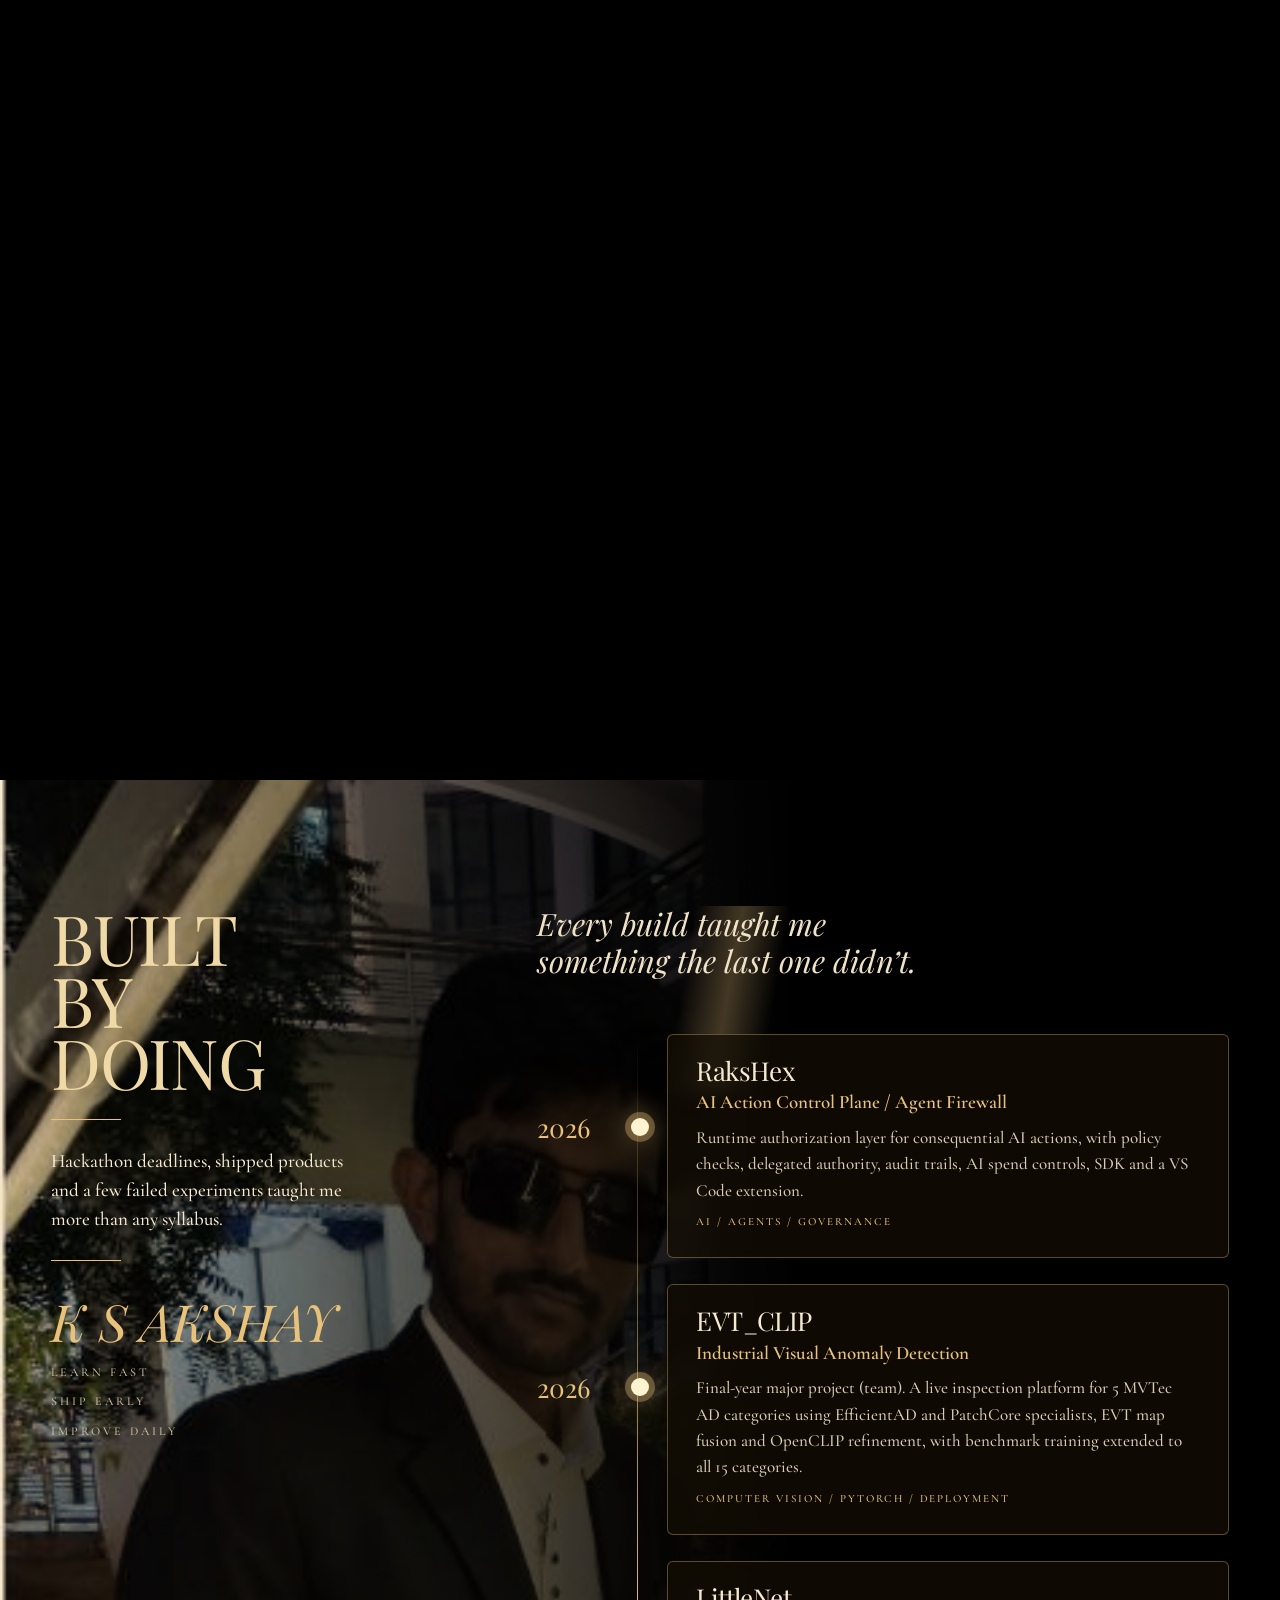
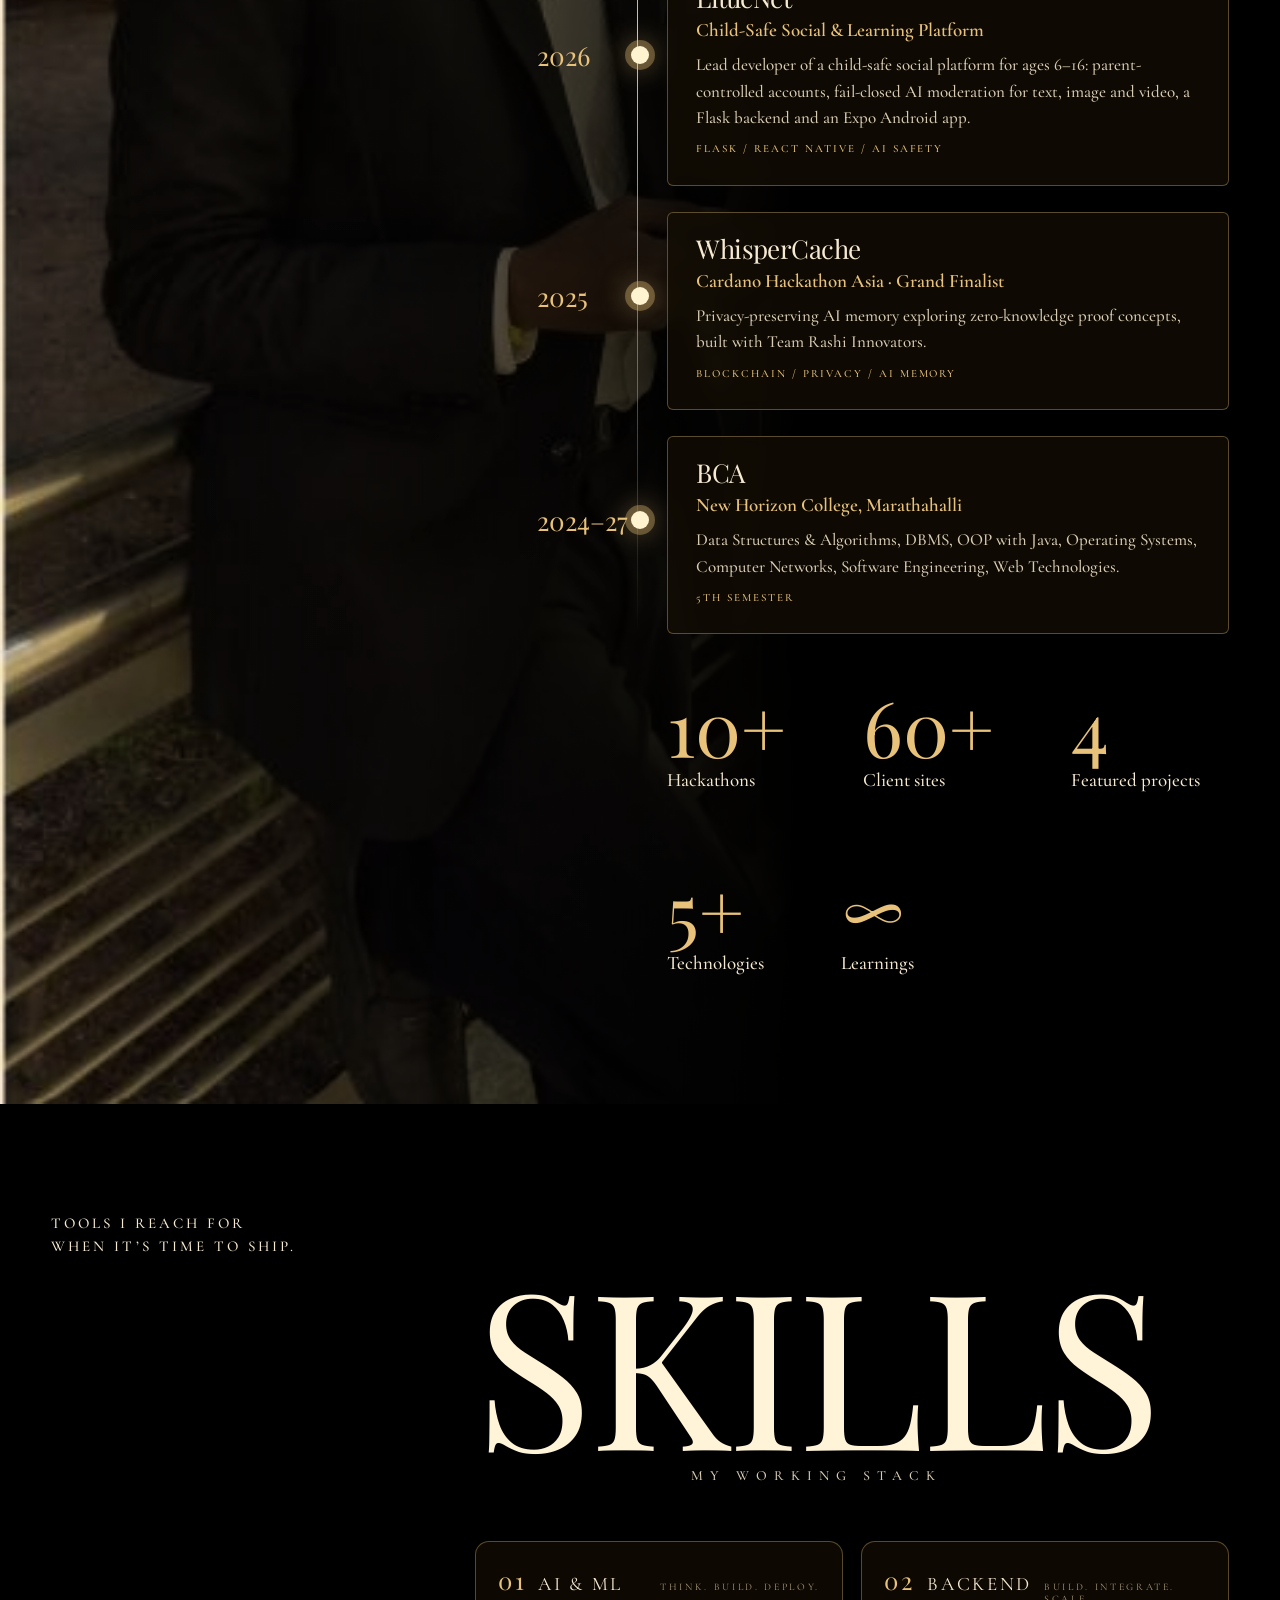
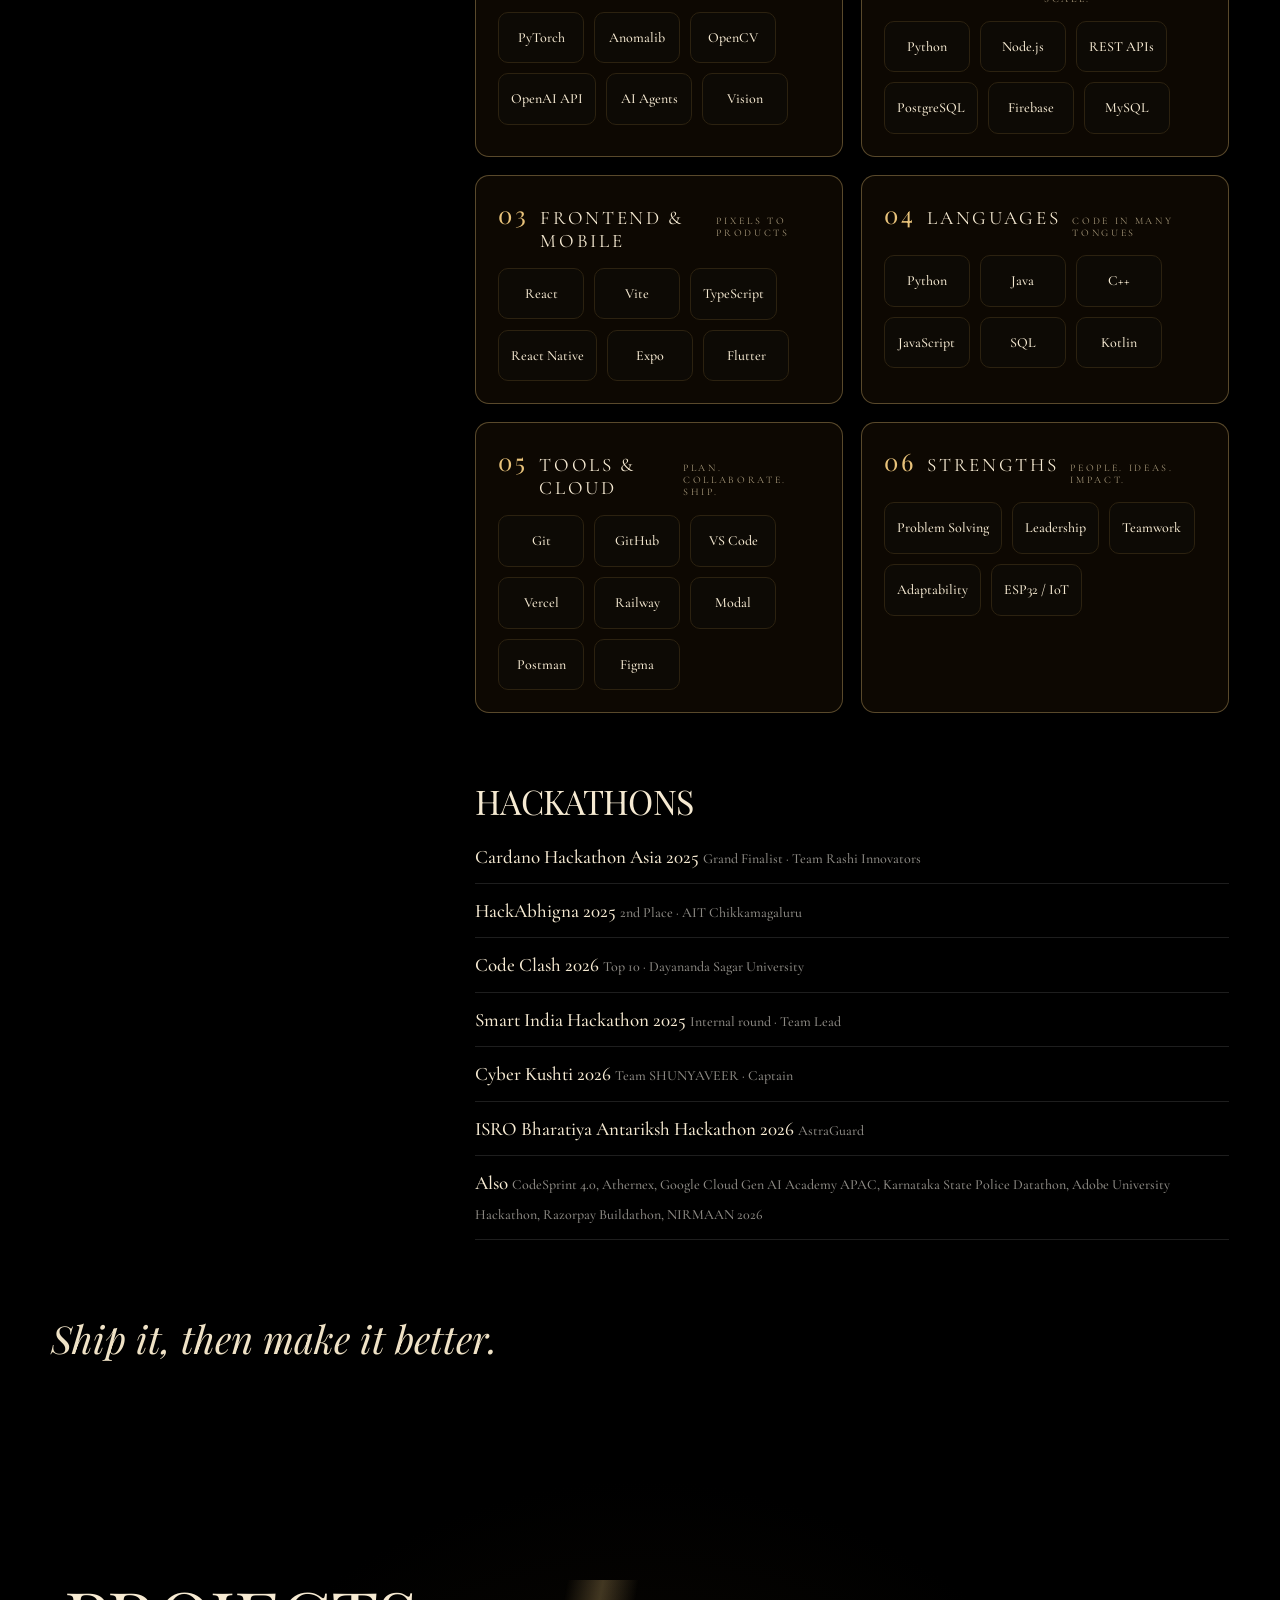
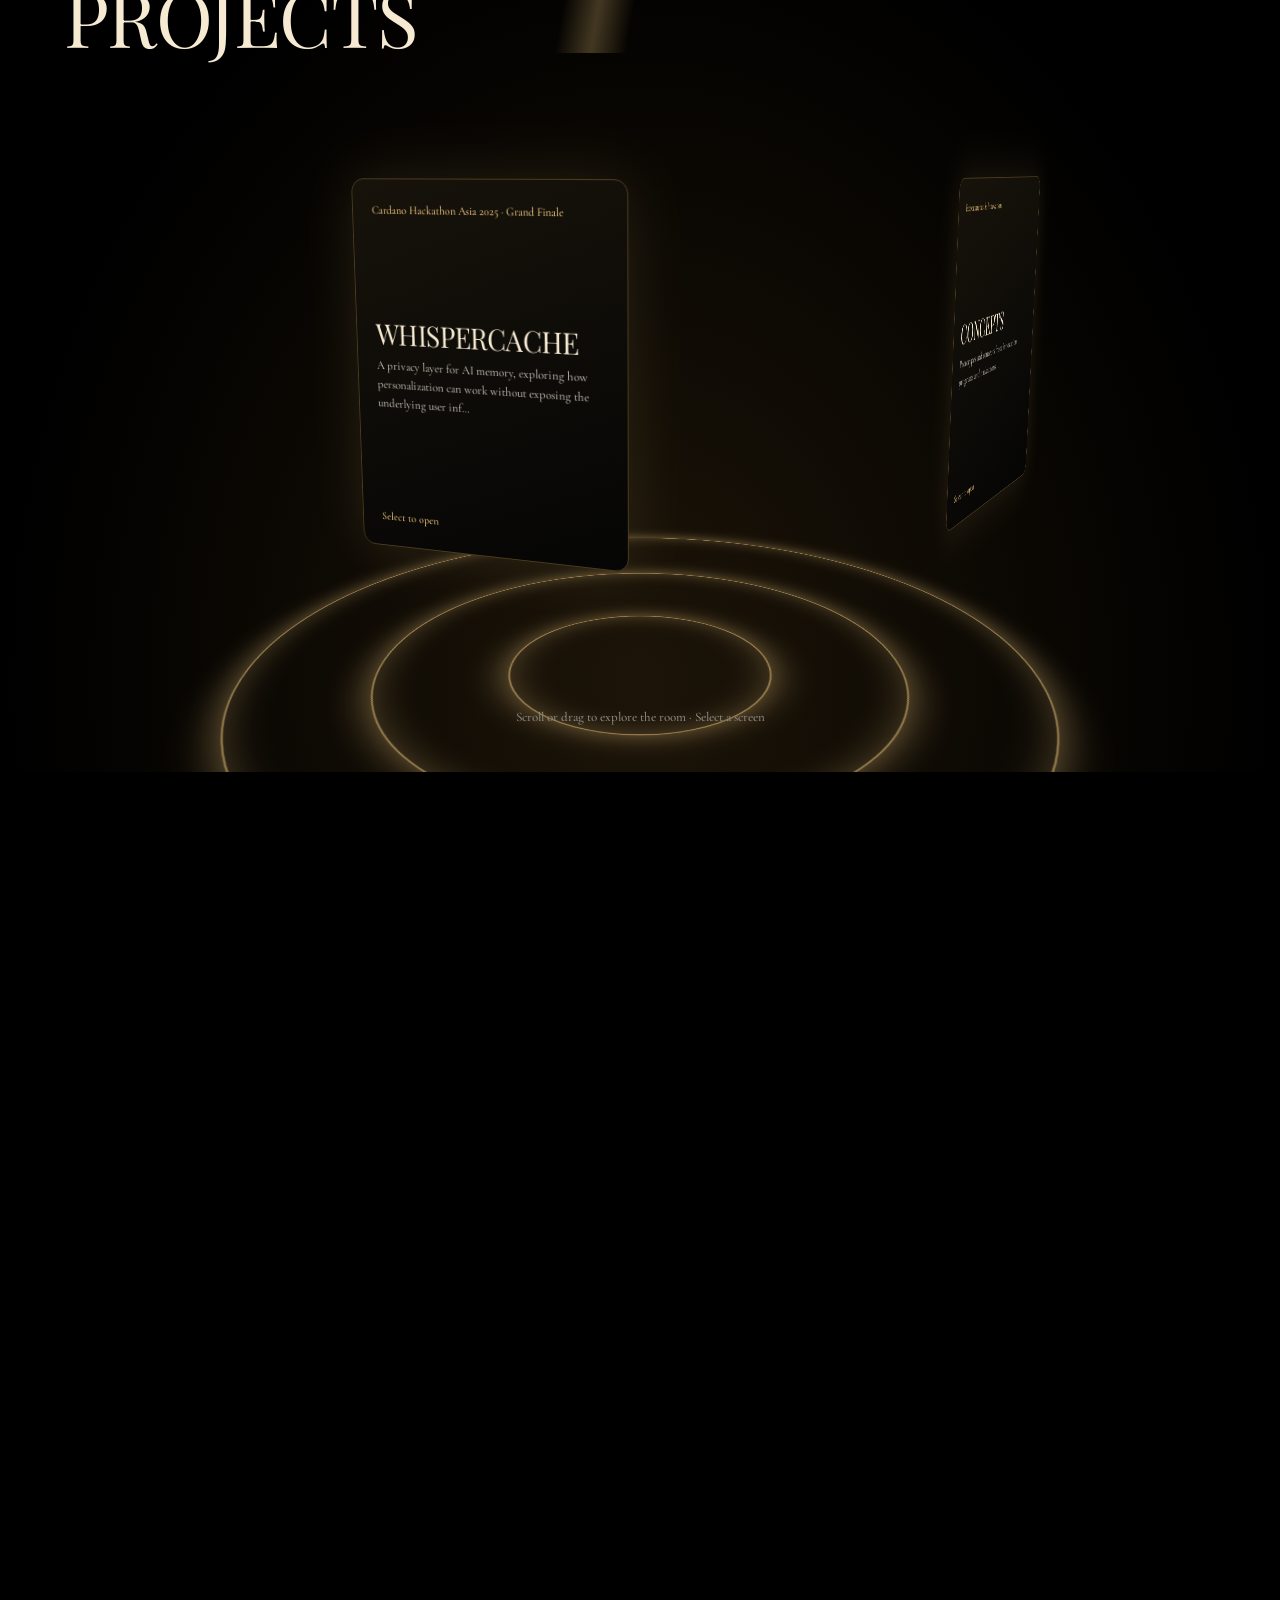
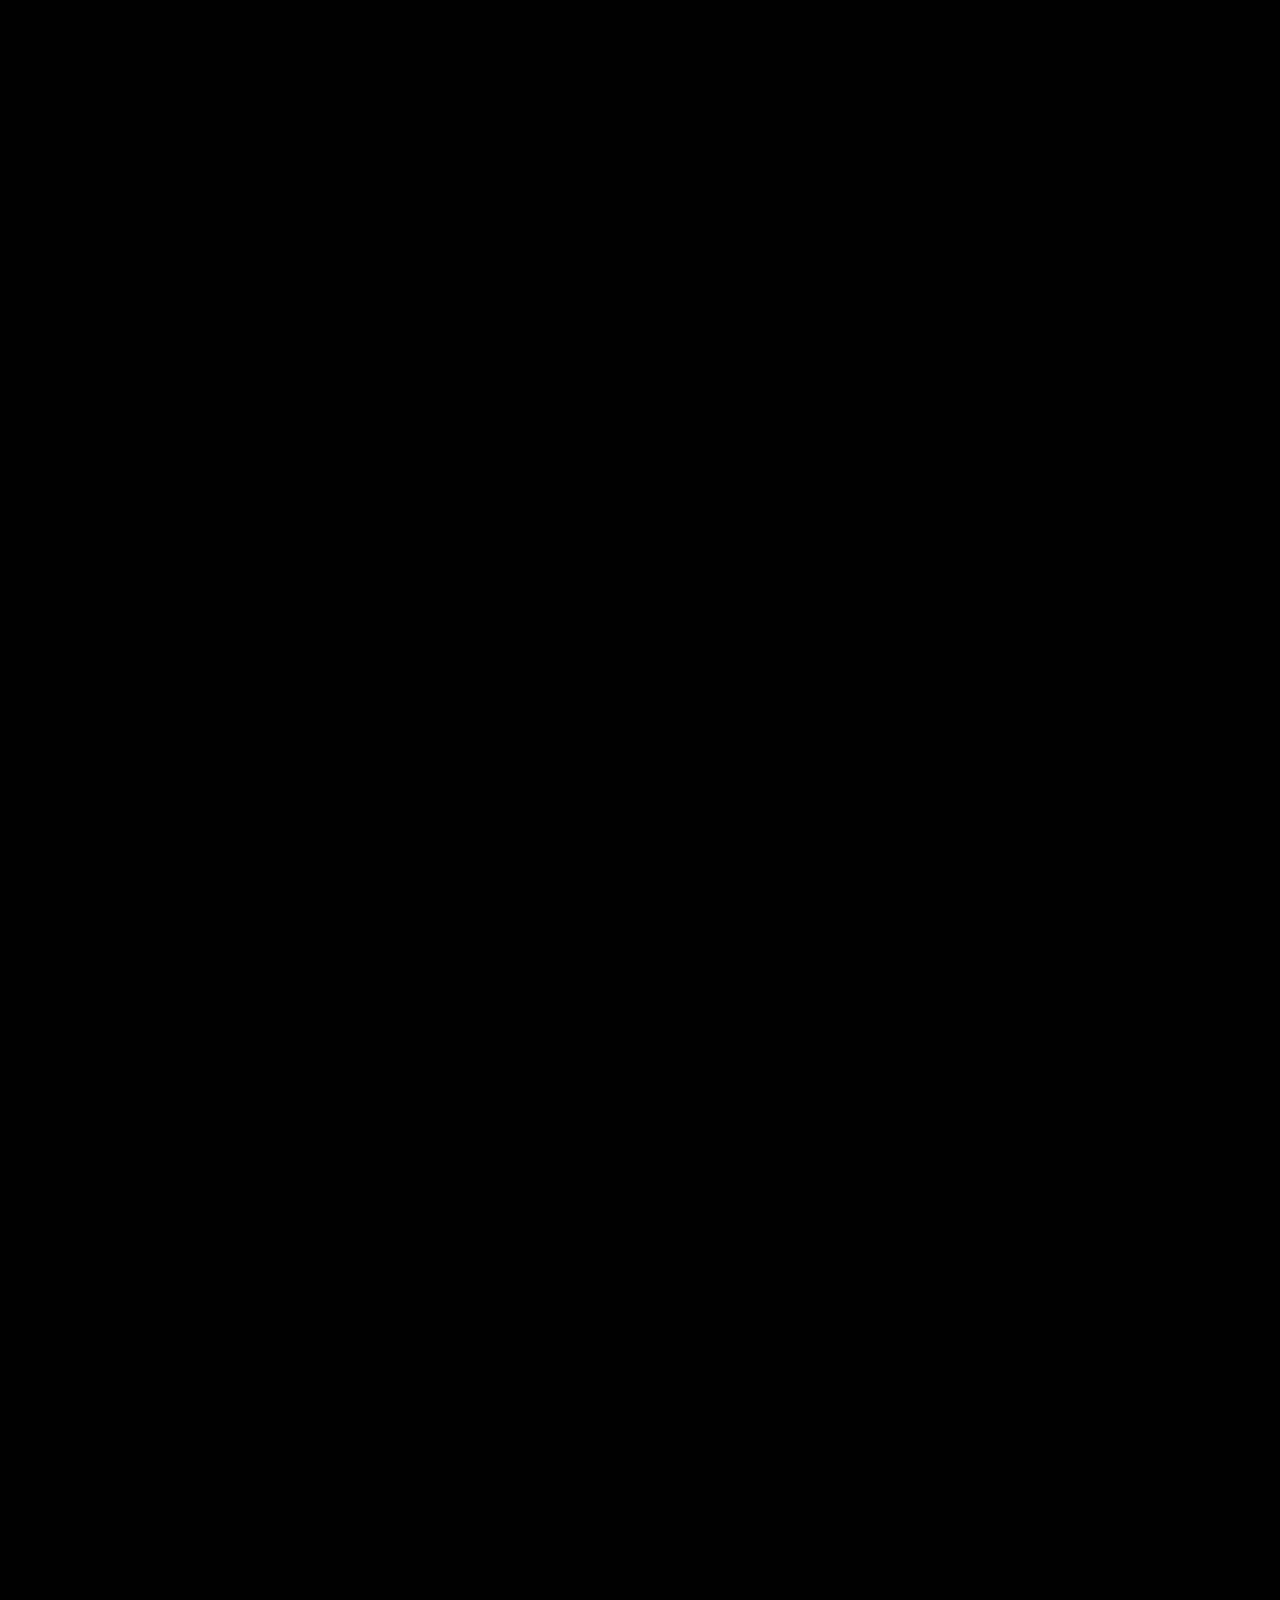
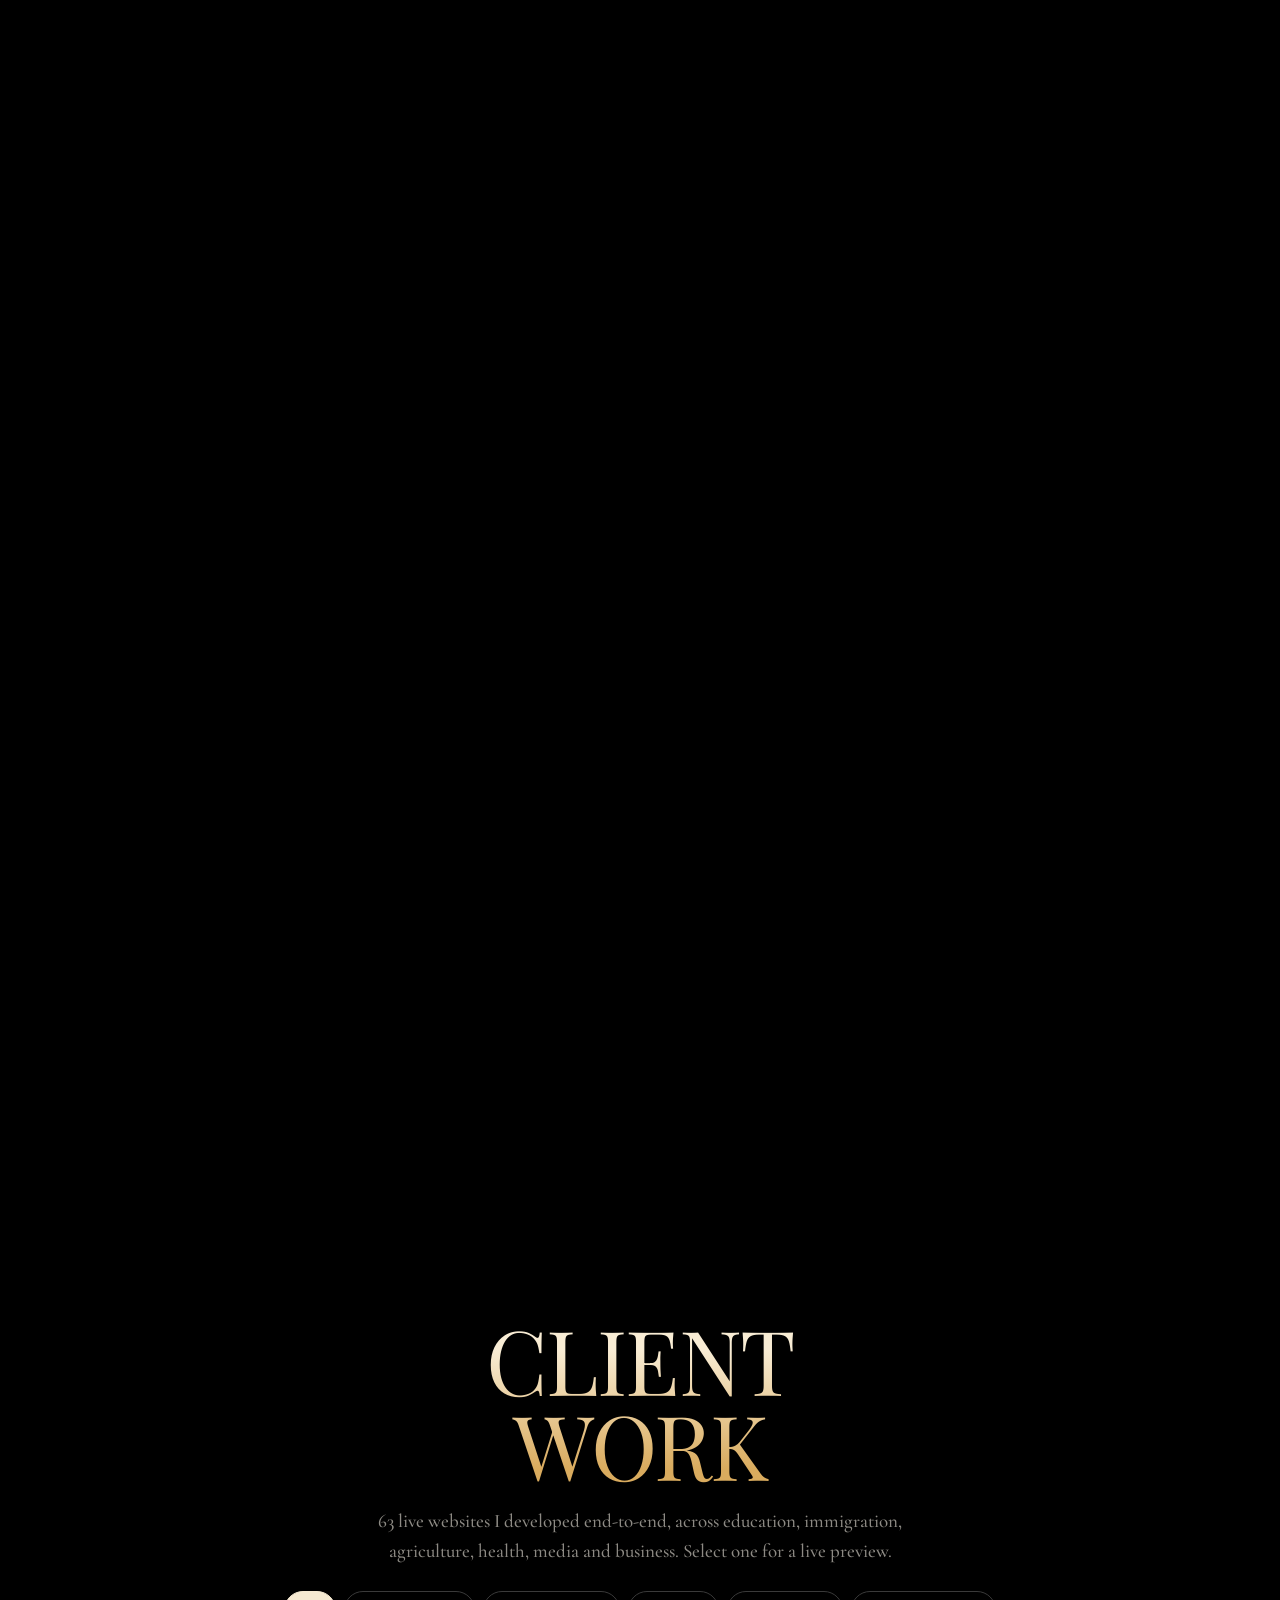
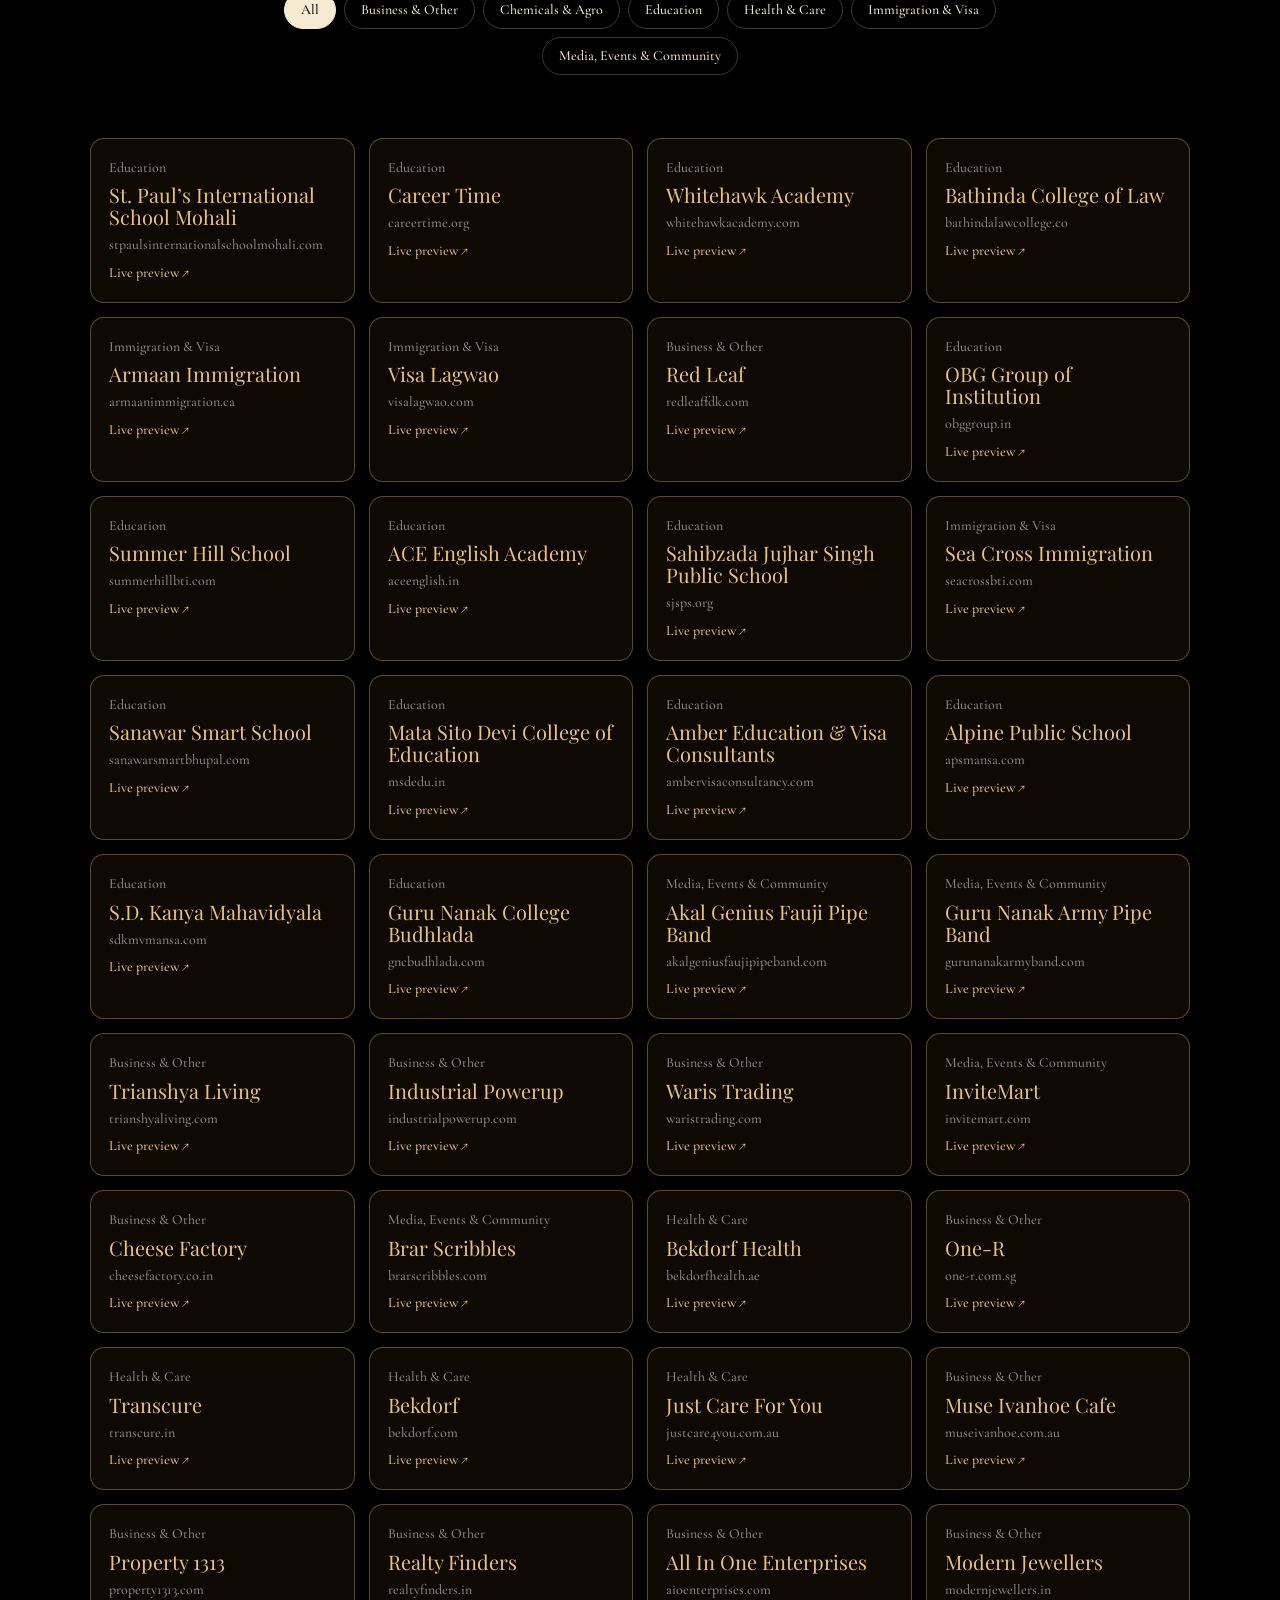
==== commit d45c4613: "Internet-wide improvement pass: SEO foundation, copy polish, night-ops interactions - SEO P0: canoni" ====
--- a/index.html
+++ b/index.html
@@ -2,9 +2,11 @@
 <meta name="viewport" content="width=device-width, initial-scale=1, viewport-fit=cover">
 <meta name="description" content="K S AKSHAY — AI security and product builder. Creator of RaksHex (AI agent firewall), Cardano Hackathon Asia grand finalist, BCA student in Bengaluru.">
 <meta name="theme-color" content="#000000"><meta property="og:type" content="website"><meta property="og:title" content="K S AKSHAY — AI Security &amp; Product Builder"><meta property="og:description" content="I build AI products and the guardrails around them. RaksHex, EVT_CLIP, LittleNet and more."><meta name="twitter:card" content="summary_large_image">
+<link rel="canonical" href="https://akshu1245.github.io/portfolio/">
+<meta property="og:url" content="https://akshu1245.github.io/portfolio/"><meta property="og:site_name" content="K S AKSHAY"><meta property="og:locale" content="en_IN"><meta property="og:image" content="https://akshu1245.github.io/portfolio/assets/og-image.png"><meta property="og:image:width" content="1200"><meta property="og:image:height" content="630"><meta property="og:image:alt" content="K S AKSHAY — AI Security &amp; Product Builder">
 <link rel="icon" href="data:image/svg+xml,%3Csvg xmlns=%27http://www.w3.org/2000/svg%27 viewBox=%270 0 64 64%27%3E%3Crect width=%2764%27 height=%2764%27 rx=%2714%27 fill=%27%23000%27/%3E%3Ctext x=%2732%27 y=%2745%27 font-size=%2740%27 text-anchor=%27middle%27 fill=%27%23e8c27a%27 font-family=%27serif%27%3EA%3C/text%3E%3C/svg%3E">
 <link rel="preconnect" href="https://fonts.googleapis.com"><link rel="preconnect" href="https://fonts.gstatic.com" crossorigin>
-<script type="application/ld+json">{"@context":"https://schema.org","@type":"Person","name":"K S AKSHAY","jobTitle":"AI Security & Product Builder","alumniOf":"New Horizon College, Marathahalli","sameAs":["https://github.com/Akshu1245","https://www.linkedin.com/in/k-s-akshay-0707a42b6","https://rakshex.in"]}</script>
+<script type="application/ld+json">{"@context":"https://schema.org","@graph":[{"@type":"Person","@id":"https://akshu1245.github.io/portfolio/#person","name":"K S AKSHAY","url":"https://akshu1245.github.io/portfolio/","image":"https://akshu1245.github.io/portfolio/assets/og-image.png","jobTitle":"AI Security & Product Builder","address":{"@type":"PostalAddress","addressLocality":"Bengaluru","addressCountry":"IN"},"alumniOf":{"@type":"EducationalOrganization","name":"New Horizon College, Marathahalli"},"knowsAbout":["AI safety","AI agent governance","Computer vision","PyTorch","Python","Web development"],"award":["Cardano Hackathon Asia — Grand Finalist (2025)","Code Clash, Dayananda Sagar University — Top 10 (Apr 2026)"],"sameAs":["https://github.com/Akshu1245","https://www.linkedin.com/in/k-s-akshay-0707a42b6","https://rakshex.in"]},{"@type":"WebSite","@id":"https://akshu1245.github.io/portfolio/#website","url":"https://akshu1245.github.io/portfolio/","name":"K S AKSHAY — Portfolio","author":{"@id":"https://akshu1245.github.io/portfolio/#person"},"mainEntity":{"@id":"https://akshu1245.github.io/portfolio/#person"}}]}</script>
 <link href="https://fonts.googleapis.com/css2?family=Anton&family=Playfair+Display:ital,wght@0,400;0,500;1,400&family=Cormorant+Garamond:ital,wght@0,400;0,500;0,600;1,400&display=swap" rel="stylesheet">
 <link rel="stylesheet" href="style.css"><noscript><style>#load{display:none}.pop{opacity:1!important;transform:none!important}.hero .in{opacity:1!important}</style></noscript></head><body><a class="skip" href="#projects">Skip to projects</a>
 <div id="load"><div><small>Loading portfolio</small><br><b id="pc">00%</b><br><small>Hello, I’m <span style="color:#ff2a2a">K S AKSHAY</span></small></div></div>
@@ -12,8 +14,9 @@
 
 <section class="hero" id="home"><div class="bg" id="hbg"></div><div class="in" id="hin">
 <div class="wtm"><span>···</span>Secure <b>AI</b>, shipped<span>···</span></div><h1 class="nm">K S AKSHAY</h1><h2 class="sub">AI Security &amp; Product Builder</h2>
-<p>I build AI products and the guardrails around them: RaksHex, an agent firewall for consequential AI actions, plus computer-vision systems and child-safe apps. Developer of 60+ live client websites, hackathon team lead and Cardano Hackathon Asia grand finalist.</p>
-<div class="btns"><a class="btn p" href="#projects">View Projects</a><a class="btn" href="https://github.com/Akshu1245" target="_blank" rel="noopener">GitHub</a><a class="btn" href="https://www.linkedin.com/in/k-s-akshay-0707a42b6" target="_blank" rel="noopener">LinkedIn</a><a class="btn" href="#contact">Contact Me</a></div></div>
+<p>I build AI products and the guardrails around them: RaksHex, an agent firewall for AI actions that actually matter, plus computer-vision systems and child-safe apps. I’ve shipped 60+ client websites live, led hackathon teams, and was a Cardano Hackathon Asia grand finalist.</p>
+<div class="btns"><a class="btn p" href="#projects">View Projects</a><a class="btn" href="https://github.com/Akshu1245" target="_blank" rel="noopener">GitHub</a><a class="btn" href="https://www.linkedin.com/in/k-s-akshay-0707a42b6" target="_blank" rel="noopener">LinkedIn</a><a class="btn" href="#contact">Contact Me</a></div>
+<div class="stat" role="status"><i aria-hidden="true"></i><span><span id="sclock">--:--</span> IST · Bengaluru · Open to internships &amp; freelance</span></div></div>
 <div class="scan" aria-hidden="true"><i></i></div>
 <div class="fog"></div><div class="fog b"></div><div class="hz"></div><div class="marq"><span>AI / ML</span><span>Web</span><span>Mobile</span><span>Automation</span></div></section>
 
@@ -29,9 +32,9 @@
 <div id="jyears"></div><div id="jcards"></div>
 <h2 class="jh">The<br>Road<br>So<br>Far</h2>
 <ul class="jl"><li>Learn</li><li>Compete</li><li>Build</li><li>Ship</li><li>Next</li></ul>
-<div class="jc bl">Curious<br>by habit<br>builder<br>by choice</div><div class="jc tr">Scroll<br>to travel<br>through my years</div><div class="jc br">Next<br>chapter<br>loading</div></div></section>
+<div class="jc bl">Curious<br>by habit,<br>builder<br>by choice</div><div class="jc tr">Scroll<br>— a few years<br>of building</div><div class="jc br">Still writing<br>the next<br>chapter</div></div></section>
 
-<section class="xp" id="experience"><div class="xbg"></div><div class="xl"><h2>Built<br>by<br>doing</h2><hr><p>Hackathon deadlines, shipped products and a few failed experiments taught me more than any syllabus. Each build is a lesson I carry into the next one.</p><hr><div class="sig">K S AKSHAY</div><small>Learn fast<br>Ship early<br>Improve daily</small></div>
+<section class="xp" id="experience"><div class="xbg"></div><div class="xl"><h2>Built<br>by<br>doing</h2><hr><p>Hackathon deadlines, shipped products and a few failed experiments taught me more than any syllabus.</p><hr><div class="sig">K S AKSHAY</div><small>Learn fast<br>Ship early<br>Improve daily</small></div>
 <div class="xr"><div class="quote">Every build taught me<br>something the last one didn’t.</div><div class="tl">
 <div class="it pop"><div class="yr">2026</div><div class="card"><h3>RaksHex</h3><b>AI Action Control Plane / Agent Firewall</b><p>Runtime authorization layer for consequential AI actions, with policy checks, delegated authority, audit trails, AI spend controls, SDK and a VS Code extension.</p><small>AI / Agents / Governance</small></div></div>
 <div class="it pop"><div class="yr">2026</div><div class="card"><h3>EVT_CLIP</h3><b>Industrial Visual Anomaly Detection</b><p>Final-year major project (team). A live inspection platform for 5 MVTec AD categories using EfficientAD and PatchCore specialists, EVT map fusion and OpenCLIP refinement, with benchmark training extended to all 15 categories.</p><small>Computer Vision / PyTorch / Deployment</small></div></div>
@@ -62,14 +65,14 @@
 <p class="pop" id="wsub" style="margin:20px auto 0;color:var(--mut);max-width:560px"></p>
 <div class="chips pop" id="chips"></div><div class="ach sm pop" id="wg"></div></section>
 <section class="cert" id="achievements"><h2 class="pop">Proof<br>of<br>work</h2>
-<p class="pop" style="margin:20px auto 0;color:var(--mut);max-width:520px">Results from hackathons and programs, with certificates and links added as they are verified.</p>
+<p class="pop" style="margin:20px auto 0;color:var(--mut);max-width:520px">Hackathons and programs — certificates and links added as they’re verified.</p>
 <div class="ach pop" id="ach"></div></section>
 
 <section class="cert" id="refs"><h2 class="pop">Design<br>references</h2>
-<p class="pop" style="margin:20px auto 0;color:var(--mut);max-width:560px">Third-party restaurant and cafe templates I studied for layout, motion and UX. These are not my projects; credit belongs to their authors. Select one for a live preview.</p>
+<p class="pop" style="margin:20px auto 0;color:var(--mut);max-width:560px">Restaurant and cafe templates I studied for layout, motion and UX. Not my projects — full credit to their authors. Select one for a live preview.</p>
 <div class="ach pop" id="refg"></div></section>
-<section class="contact" id="contact"><div><div class="tag">•••</div><h2 class="pop">Let’s<br>build<br>together.</h2><p style="margin-bottom:26px">Good ideas start with a simple conversation.</p>
-<a class="lk" href="mailto:akshaykammar123@gmail.com"><span>Email<br><small>akshaykammar123@gmail.com</small></span>↗</a>
+<section class="contact" id="contact"><div><div class="tag">•••</div><h2 class="pop">Let’s<br>build<br>together.</h2><p style="margin-bottom:26px">Have an idea? Let’s talk.</p>
+<div class="emrow"><a class="lk" href="mailto:akshaykammar123@gmail.com"><span>Email<br><small>akshaykammar123@gmail.com</small></span>↗</a><button id="cpem" class="cpb" type="button">Copy email</button></div>
 <a class="lk" href="https://www.linkedin.com/in/k-s-akshay-0707a42b6" target="_blank" rel="noopener"><span>LinkedIn<br><small>Let’s connect</small></span>↗</a>
 <a class="lk" href="https://github.com/Akshu1245" target="_blank" rel="noopener"><span>GitHub<br><small>Explore my work</small></span>↗</a>
 <form id="cf" class="cf"><input name="n" placeholder="Your name" required aria-label="Your name"><textarea name="m" rows="3" placeholder="What are we building?" required aria-label="Message"></textarea><button class="btn p" type="submit">Send via email</button></form>
--- a/style.css
+++ b/style.css
@@ -153,6 +153,32 @@
 .chips button.on,.chips button:hover{background:var(--fg);color:#000;border-color:var(--fg)}
 .ach.sm{grid-template-columns:repeat(auto-fill,minmax(210px,1fr));max-width:1100px;gap:14px}.ach.sm button{padding:18px}.ach.sm b{font-size:20px}
 #load{animation:lf .6s 7s forwards}@keyframes lf{to{opacity:0;visibility:hidden}}
+/* internet-wide improvement pass */
+/* hero status line: live IST clock + availability */
+.stat{display:flex;gap:12px;justify-content:center;align-items:center;margin-top:24px;font-size:13px;letter-spacing:.22em;text-transform:uppercase;color:#a58a63;position:relative;z-index:2}
+.stat i{width:8px;height:8px;border-radius:50%;background:#7ddf8a;box-shadow:0 0 12px #7ddf8a;animation:pl 2.2s ease-in-out infinite}
+@keyframes pl{50%{opacity:.35}}
+/* primary CTA: quick light sweep on hover */
+.hero .btn.p{position:relative;overflow:hidden}
+.hero .btn.p::after{content:"";position:absolute;inset:0;background:linear-gradient(100deg,transparent 30%,rgba(255,255,255,.35) 50%,transparent 70%);transform:translateX(-115%);transition:transform .45s ease;pointer-events:none}
+.hero .btn.p:hover::after{transform:translateX(115%)}
+/* one-pass scan sweep on section headings */
+section h2{position:relative}
+section h2.scanned::after{content:"";position:absolute;inset:0;background:linear-gradient(100deg,transparent 40%,rgba(232,194,122,.28) 50%,transparent 60%);transform:translateX(-101%);animation:scsw .55s ease-out forwards;pointer-events:none}
+@keyframes scsw{to{transform:translateX(101%)}}
+/* email row + copy button */
+.emrow{display:flex;align-items:center;gap:12px}
+.emrow .lk{flex:1}
+.cpb{background:none;border:1px solid #3a3a3a;color:var(--fg);border-radius:99px;padding:9px 18px;font:inherit;font-size:13px;cursor:pointer;transition:.3s;white-space:nowrap}
+.cpb:hover{border-color:var(--acc);color:var(--acc)}
+/* classified / NDA decoy tile */
+.ach button.nda{border-style:dashed;opacity:.9}
+.ach button.nda.denied{animation:shk .4s}
+@keyframes shk{25%{transform:translateX(-6px)}50%{transform:translateX(6px)}75%{transform:translateX(-4px)}}
+.denmsg{color:#ff6a5a;font-size:13px;letter-spacing:.12em}
+/* konami banner */
+.ovr{position:fixed;top:18px;left:50%;transform:translateX(-50%);z-index:120;background:#0d0a05;border:1px solid var(--acc);color:var(--acc);padding:12px 22px;border-radius:10px;font-size:14px;letter-spacing:.18em;box-shadow:0 0 40px rgba(232,194,122,.3)}
+@media(prefers-reduced-motion:reduce){.stat i{animation:none}section h2.scanned::after{display:none}.ach button.nda.denied{animation:none}}
 
 /* ===== GLOW-UP 2026-10-01: cinematic grade + signature scan motif ===== */
 /* film grain over everything (static: zero perf cost, motion-safe) */
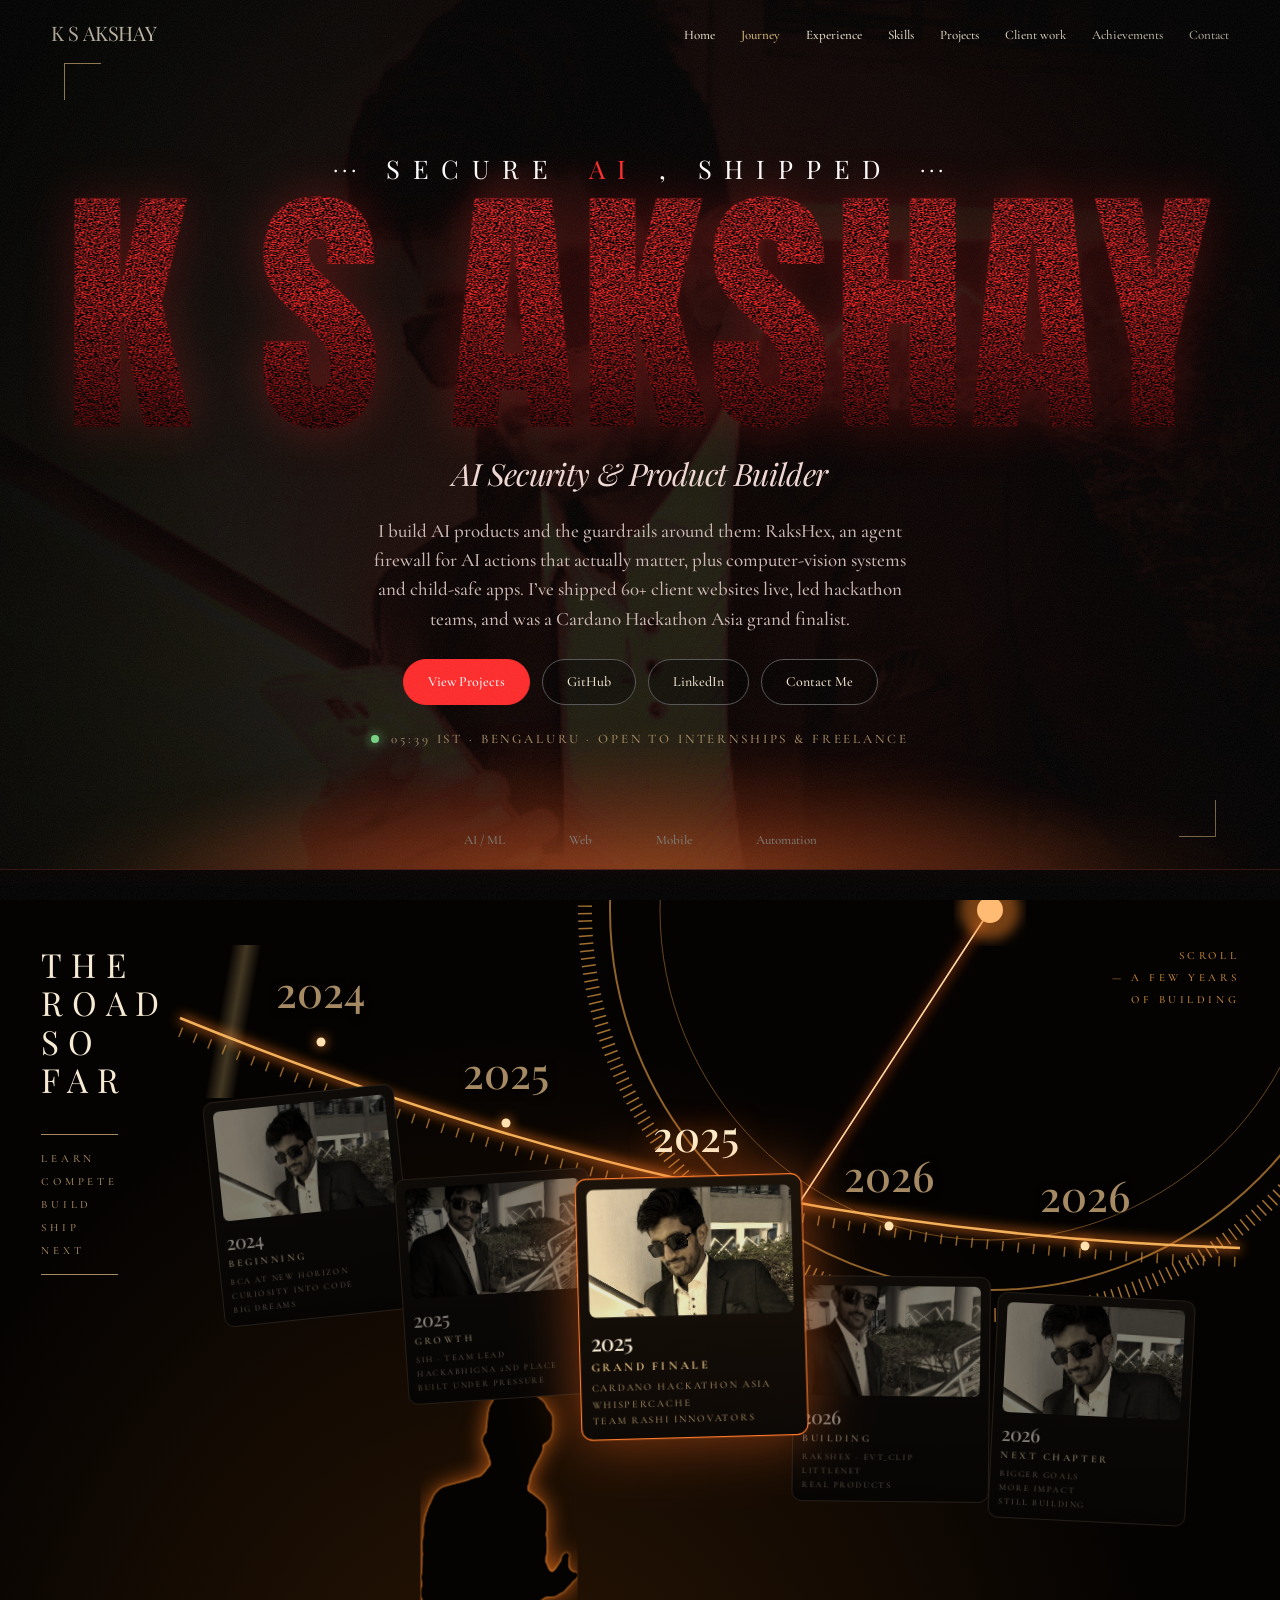
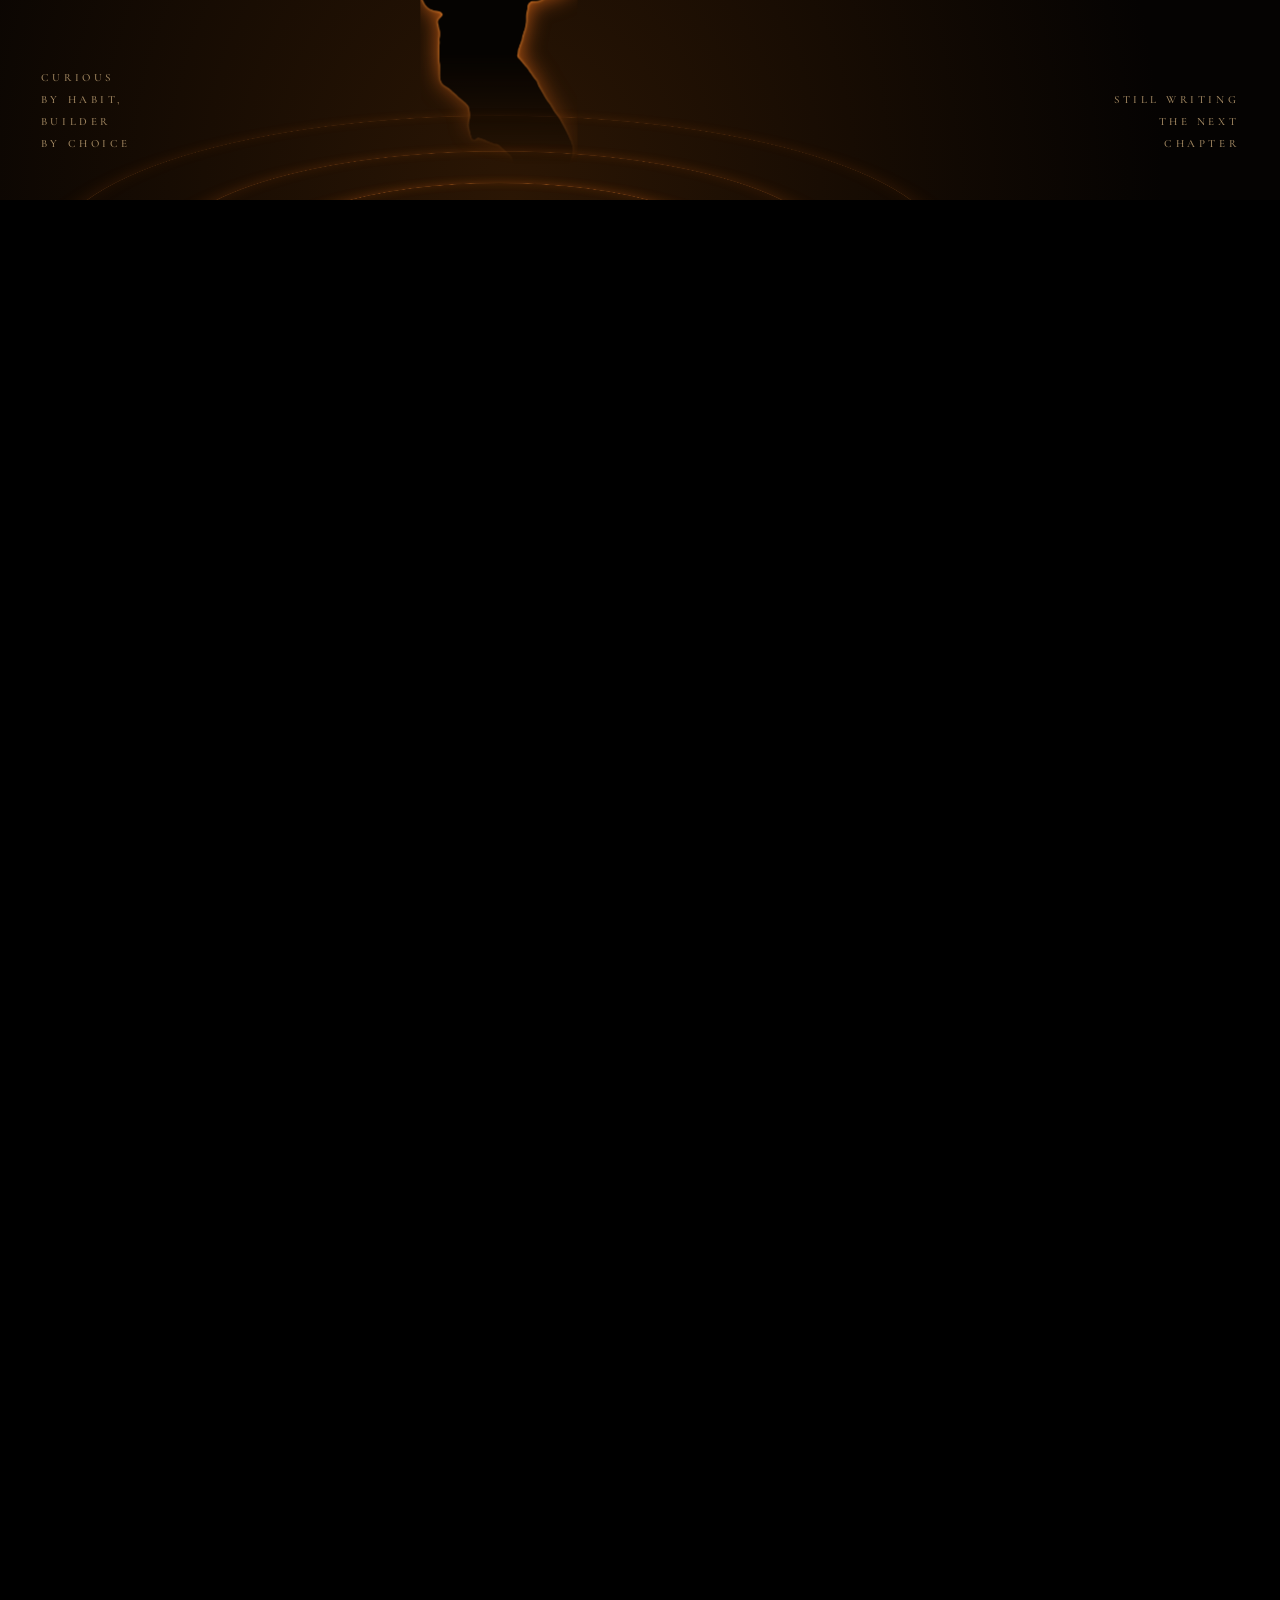
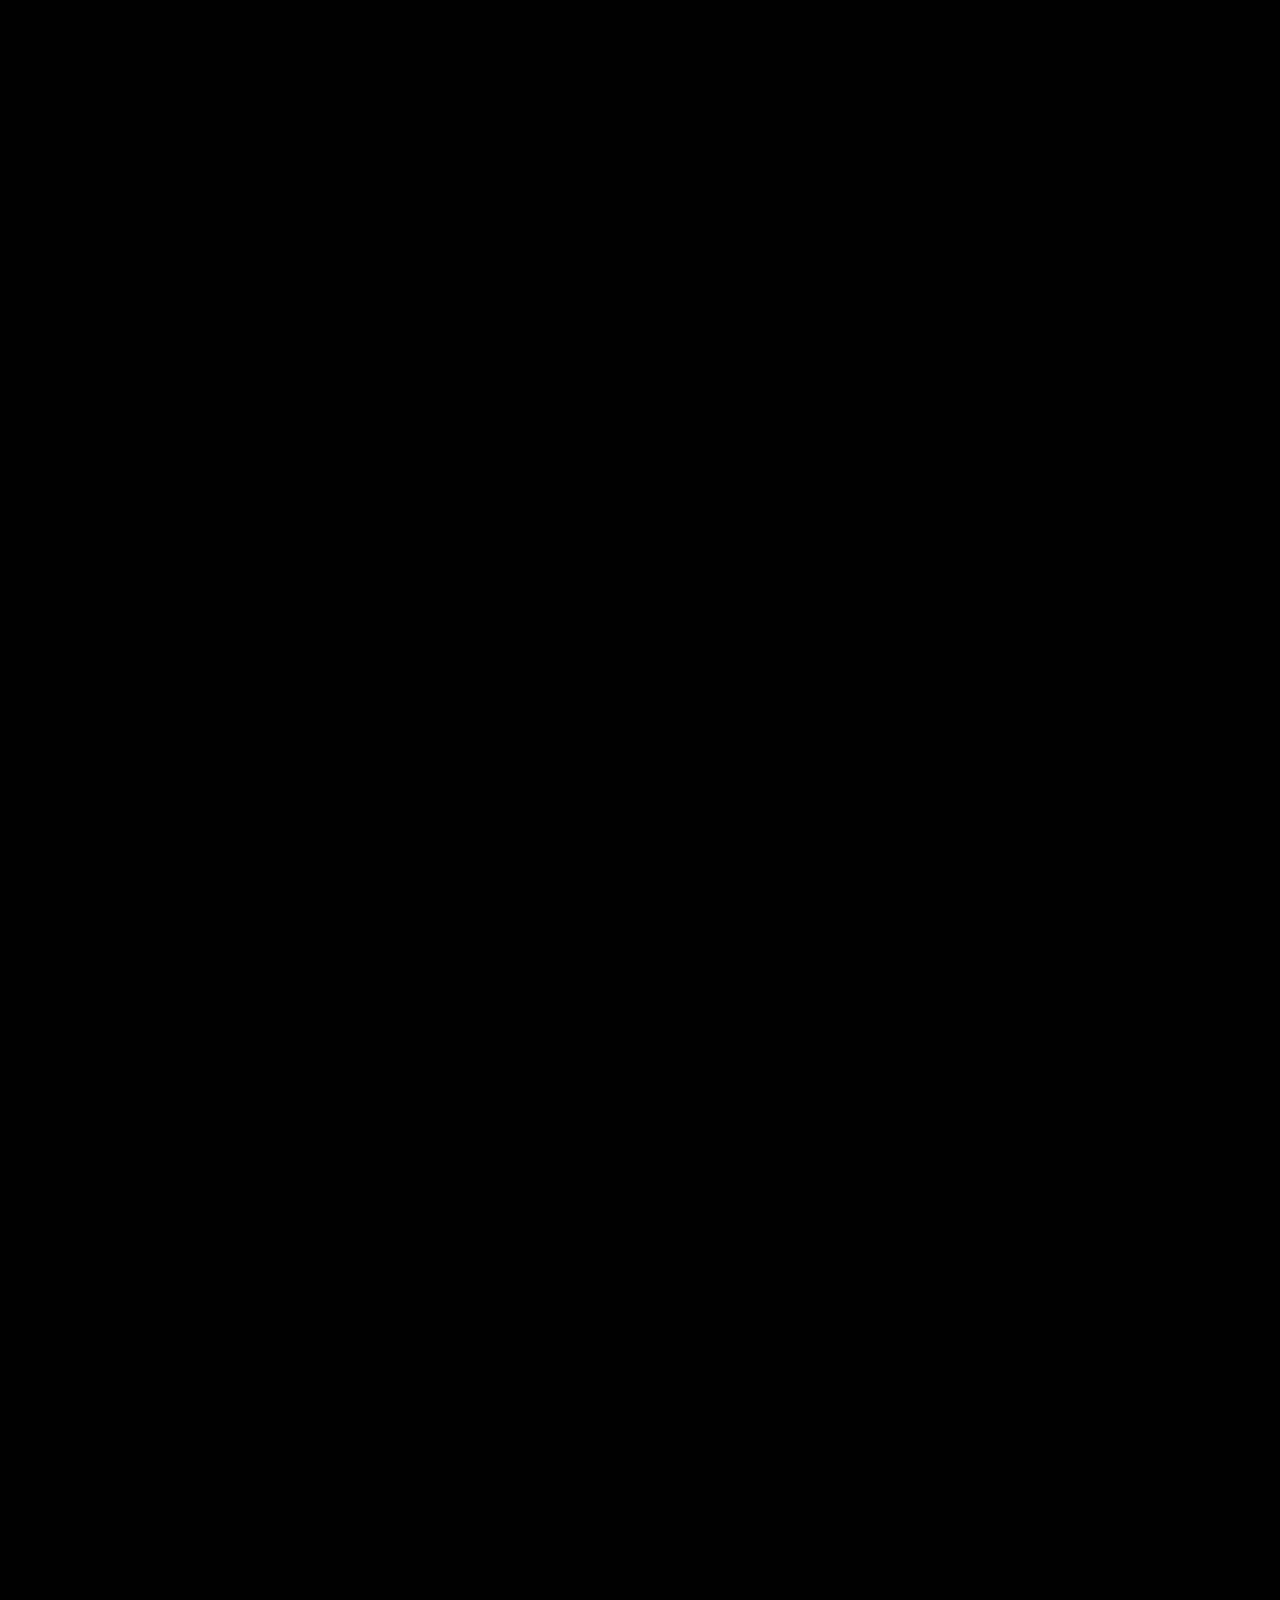
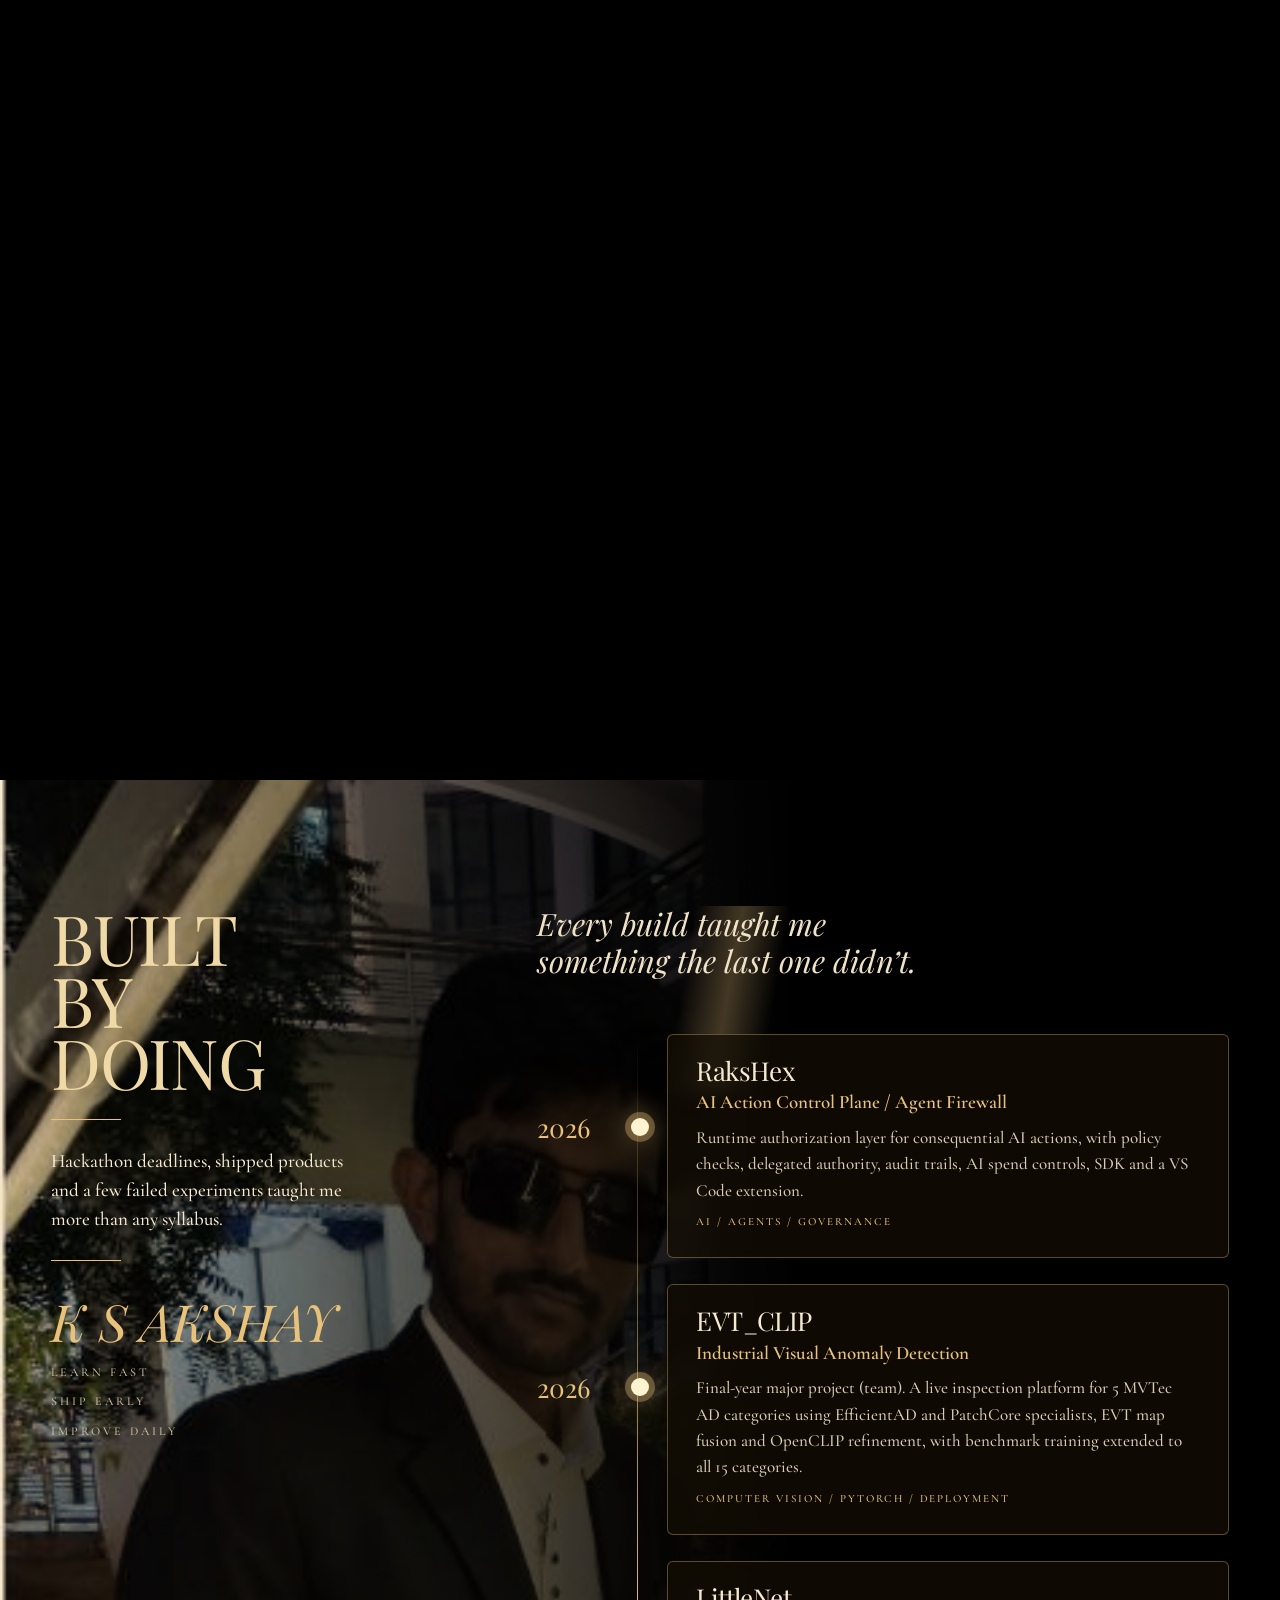
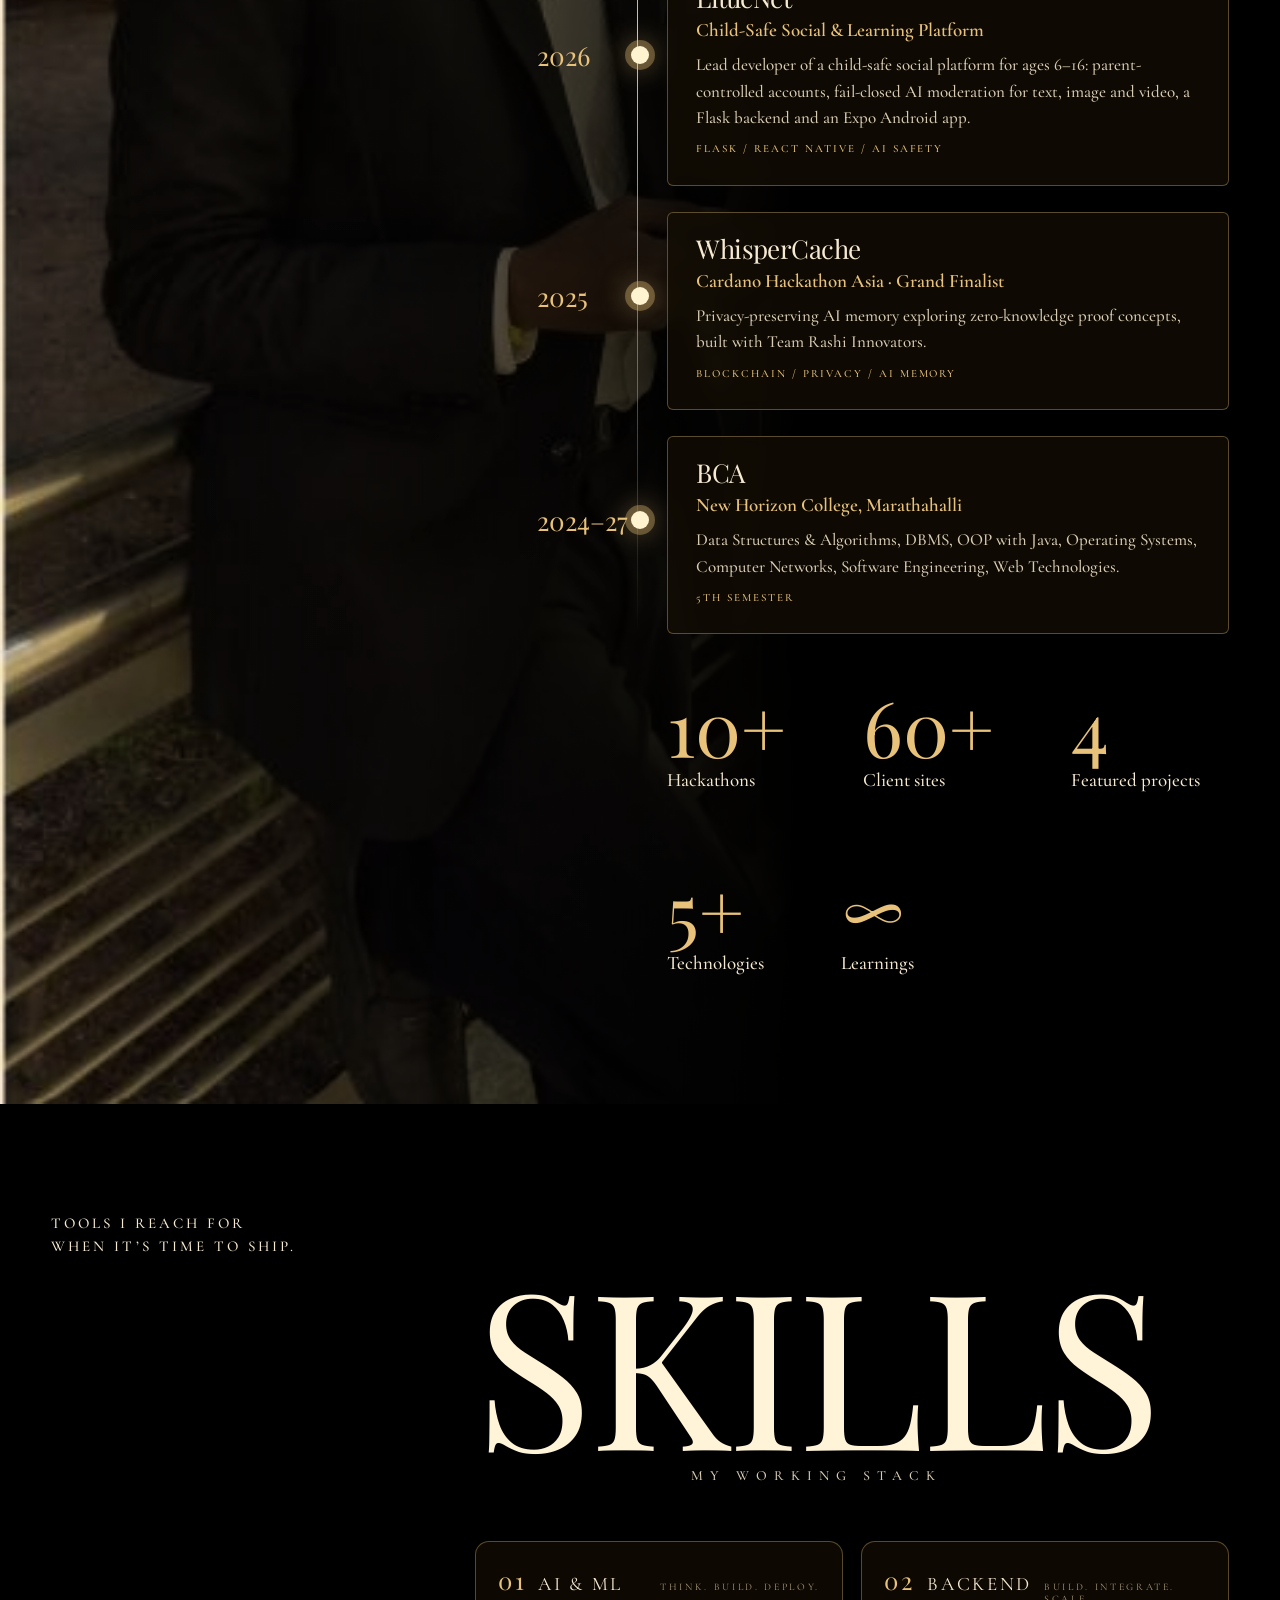
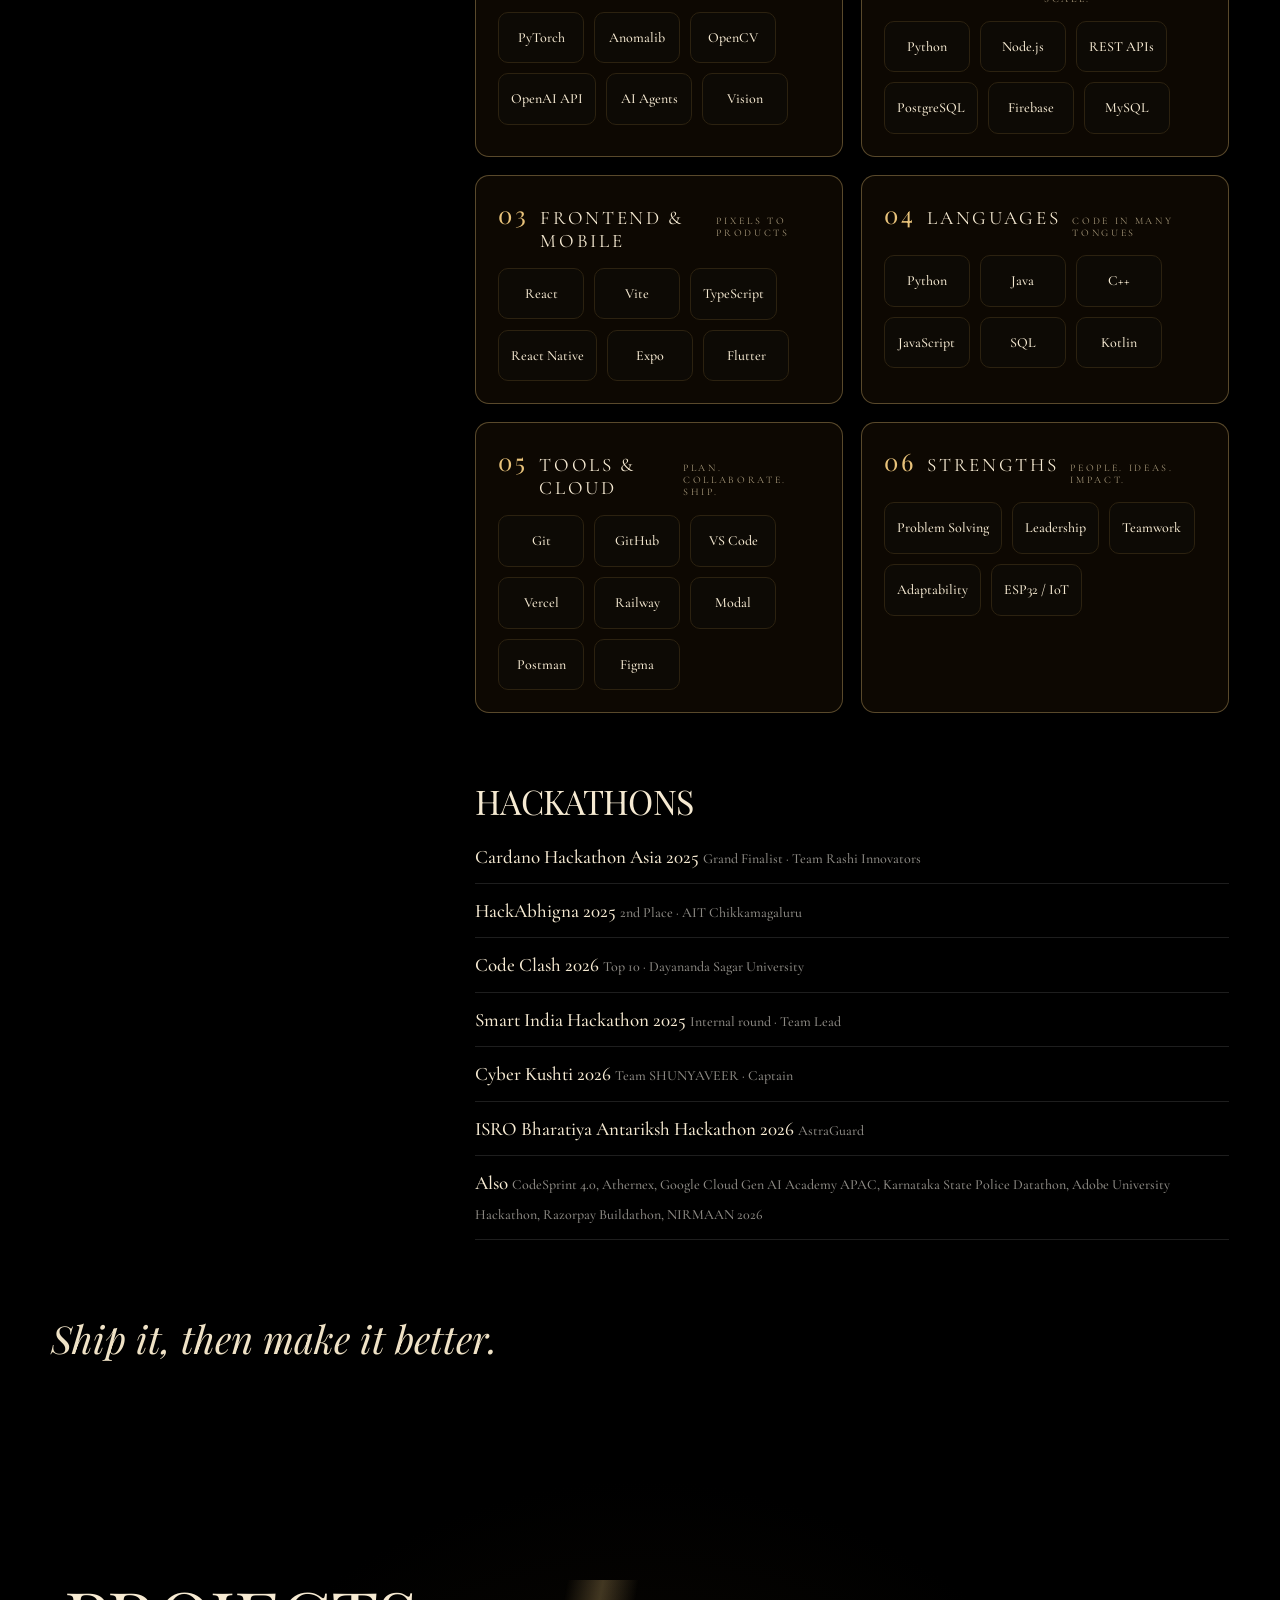
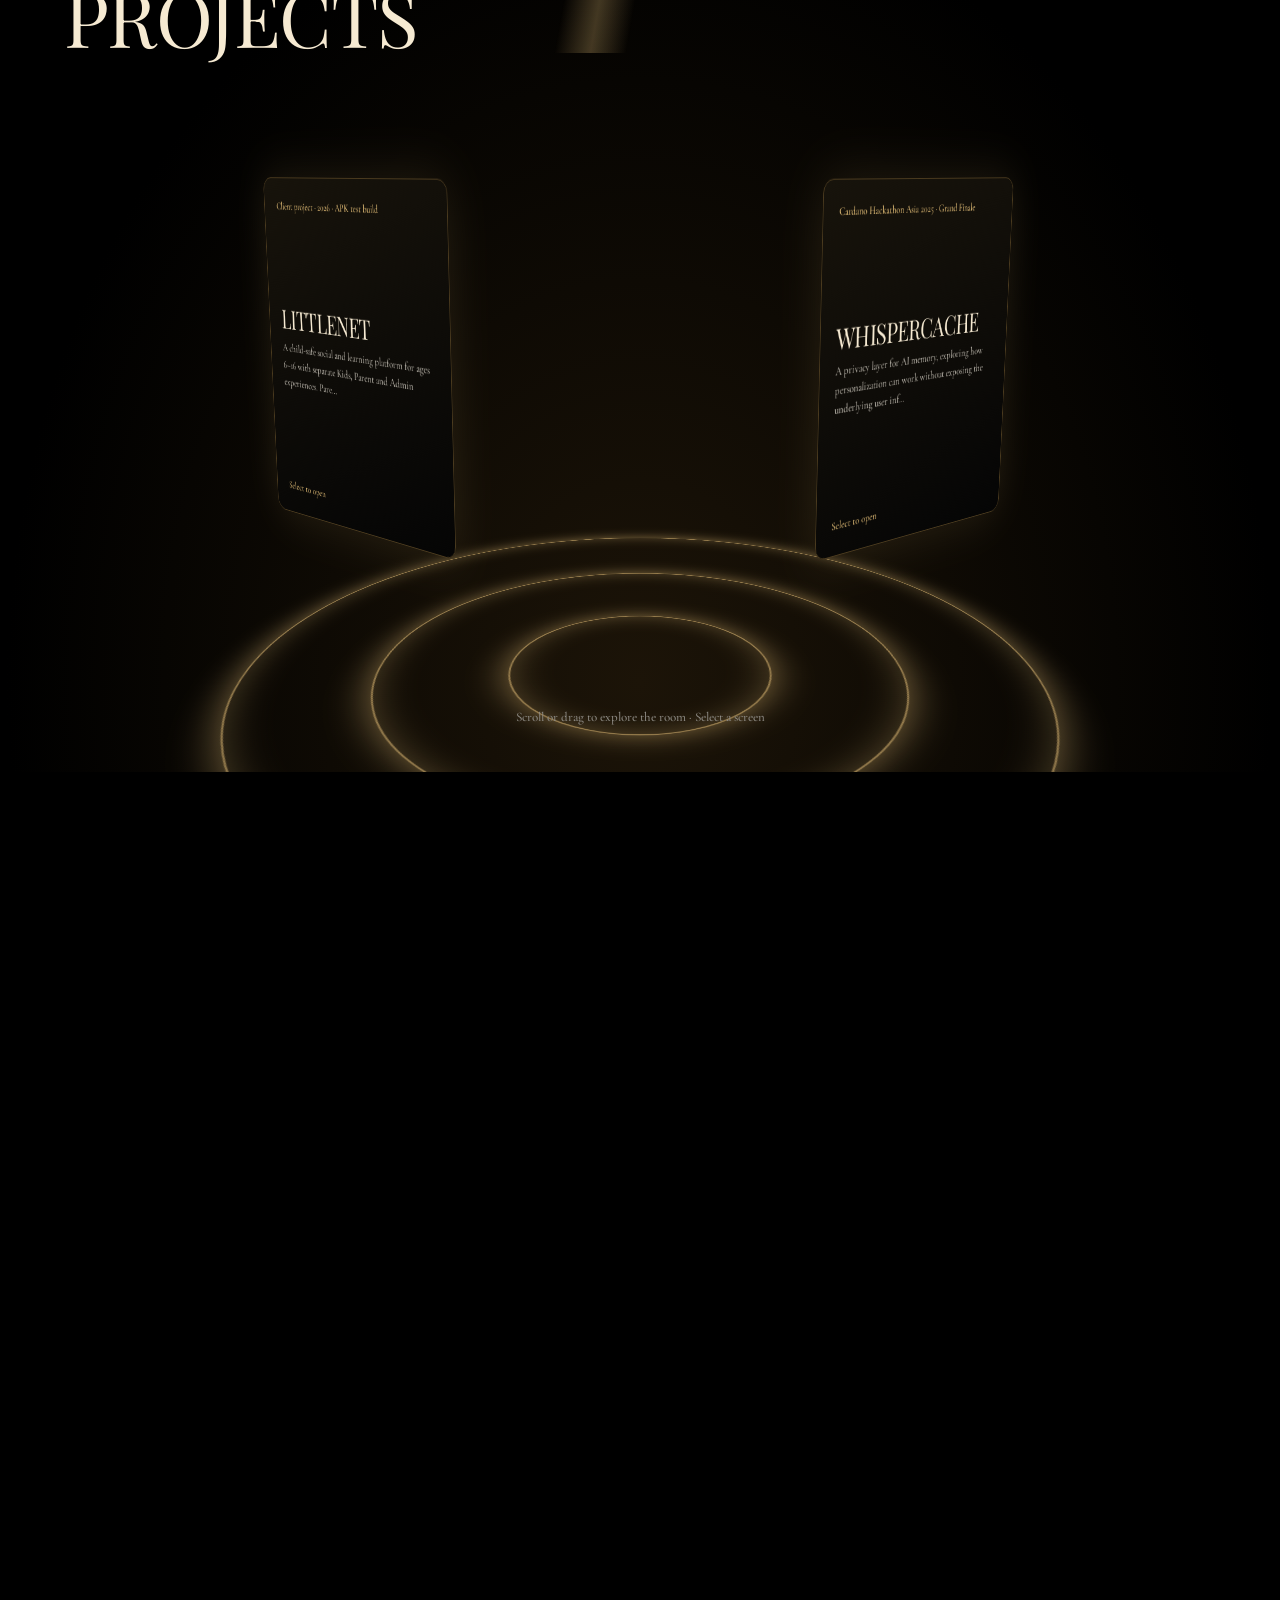
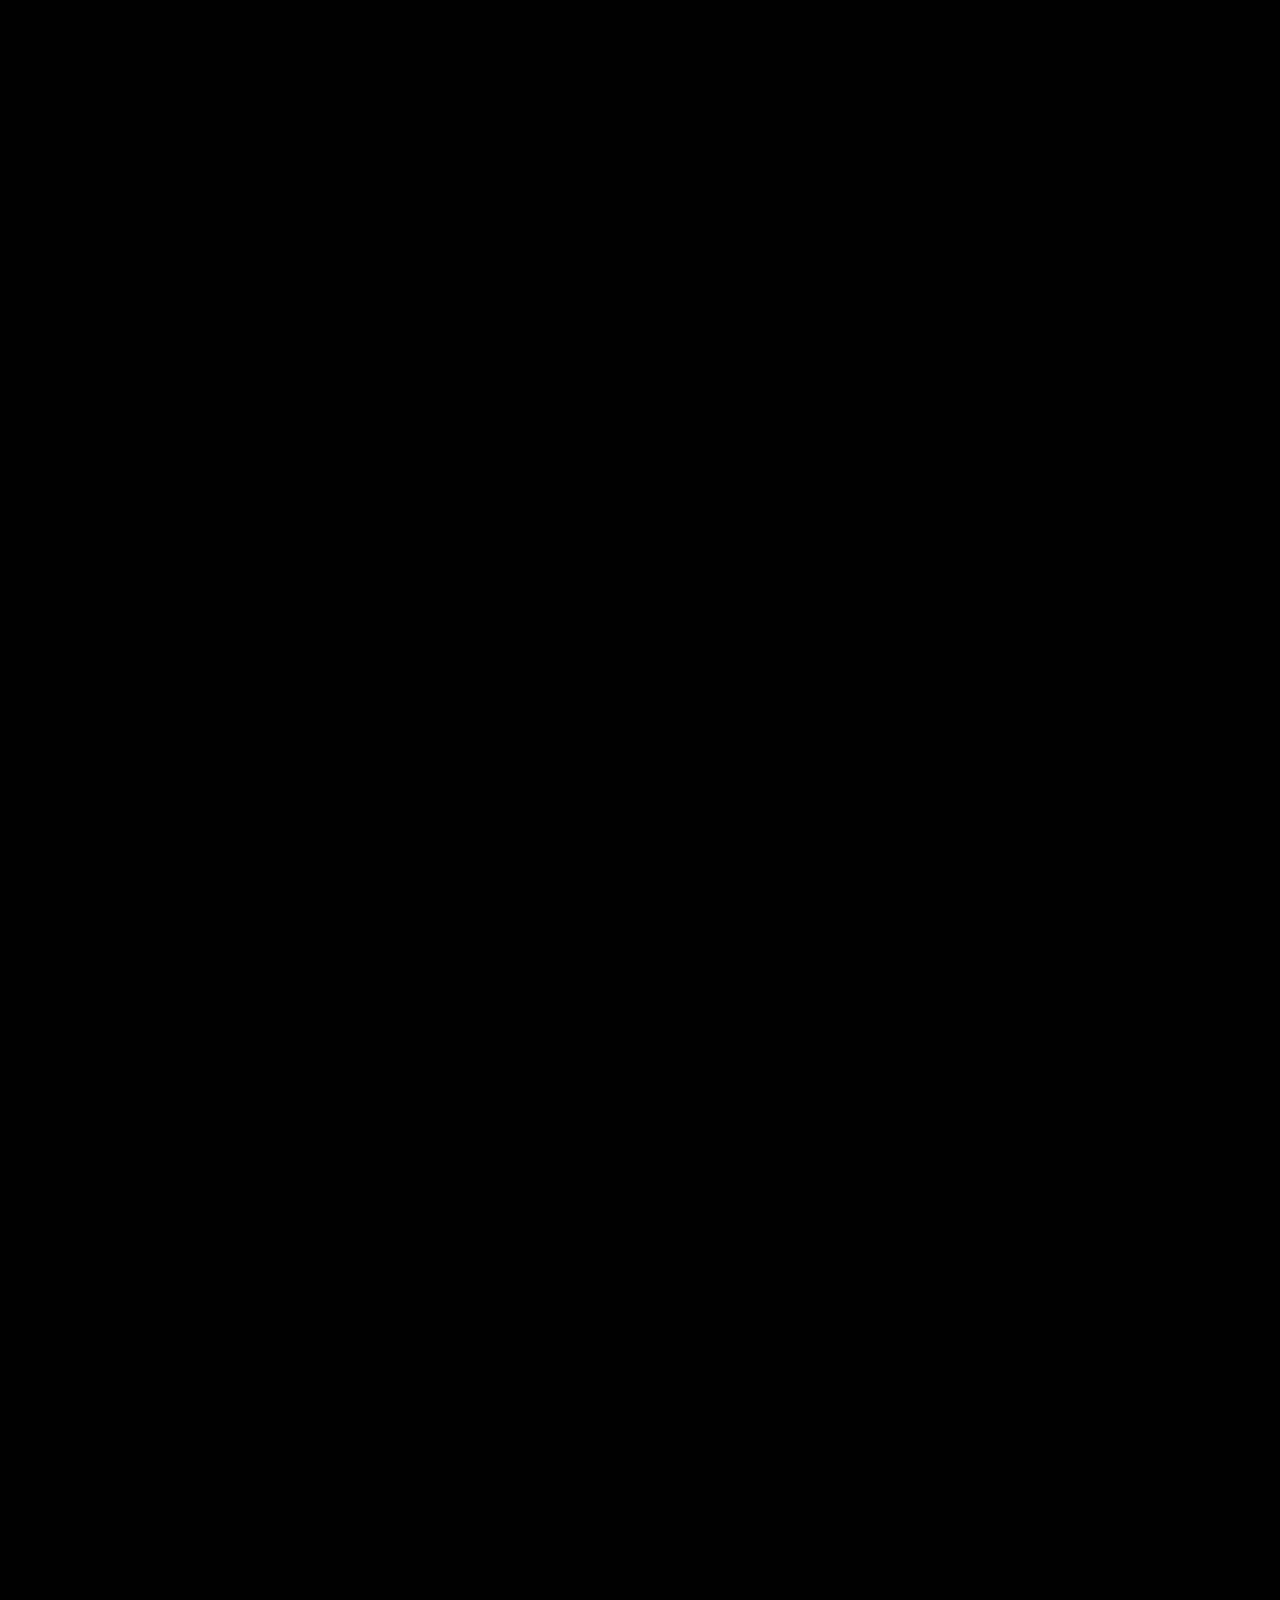
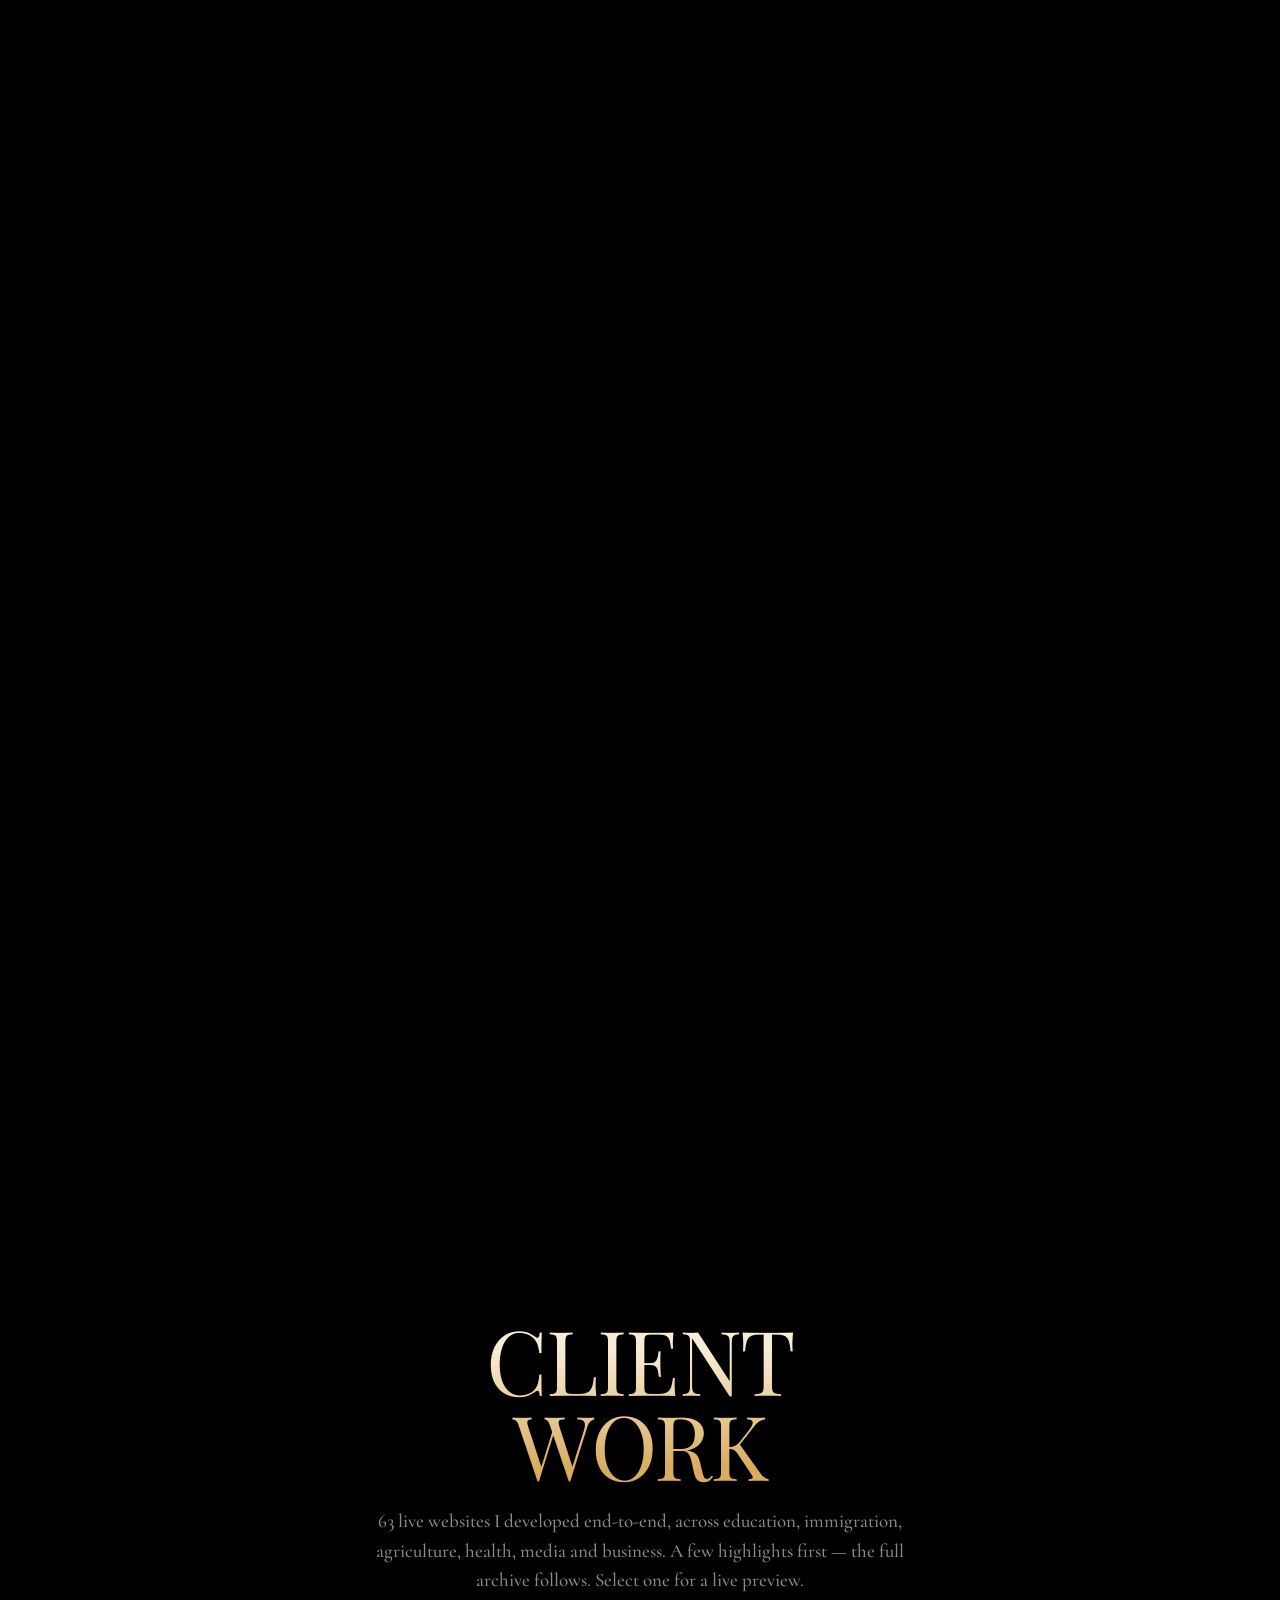
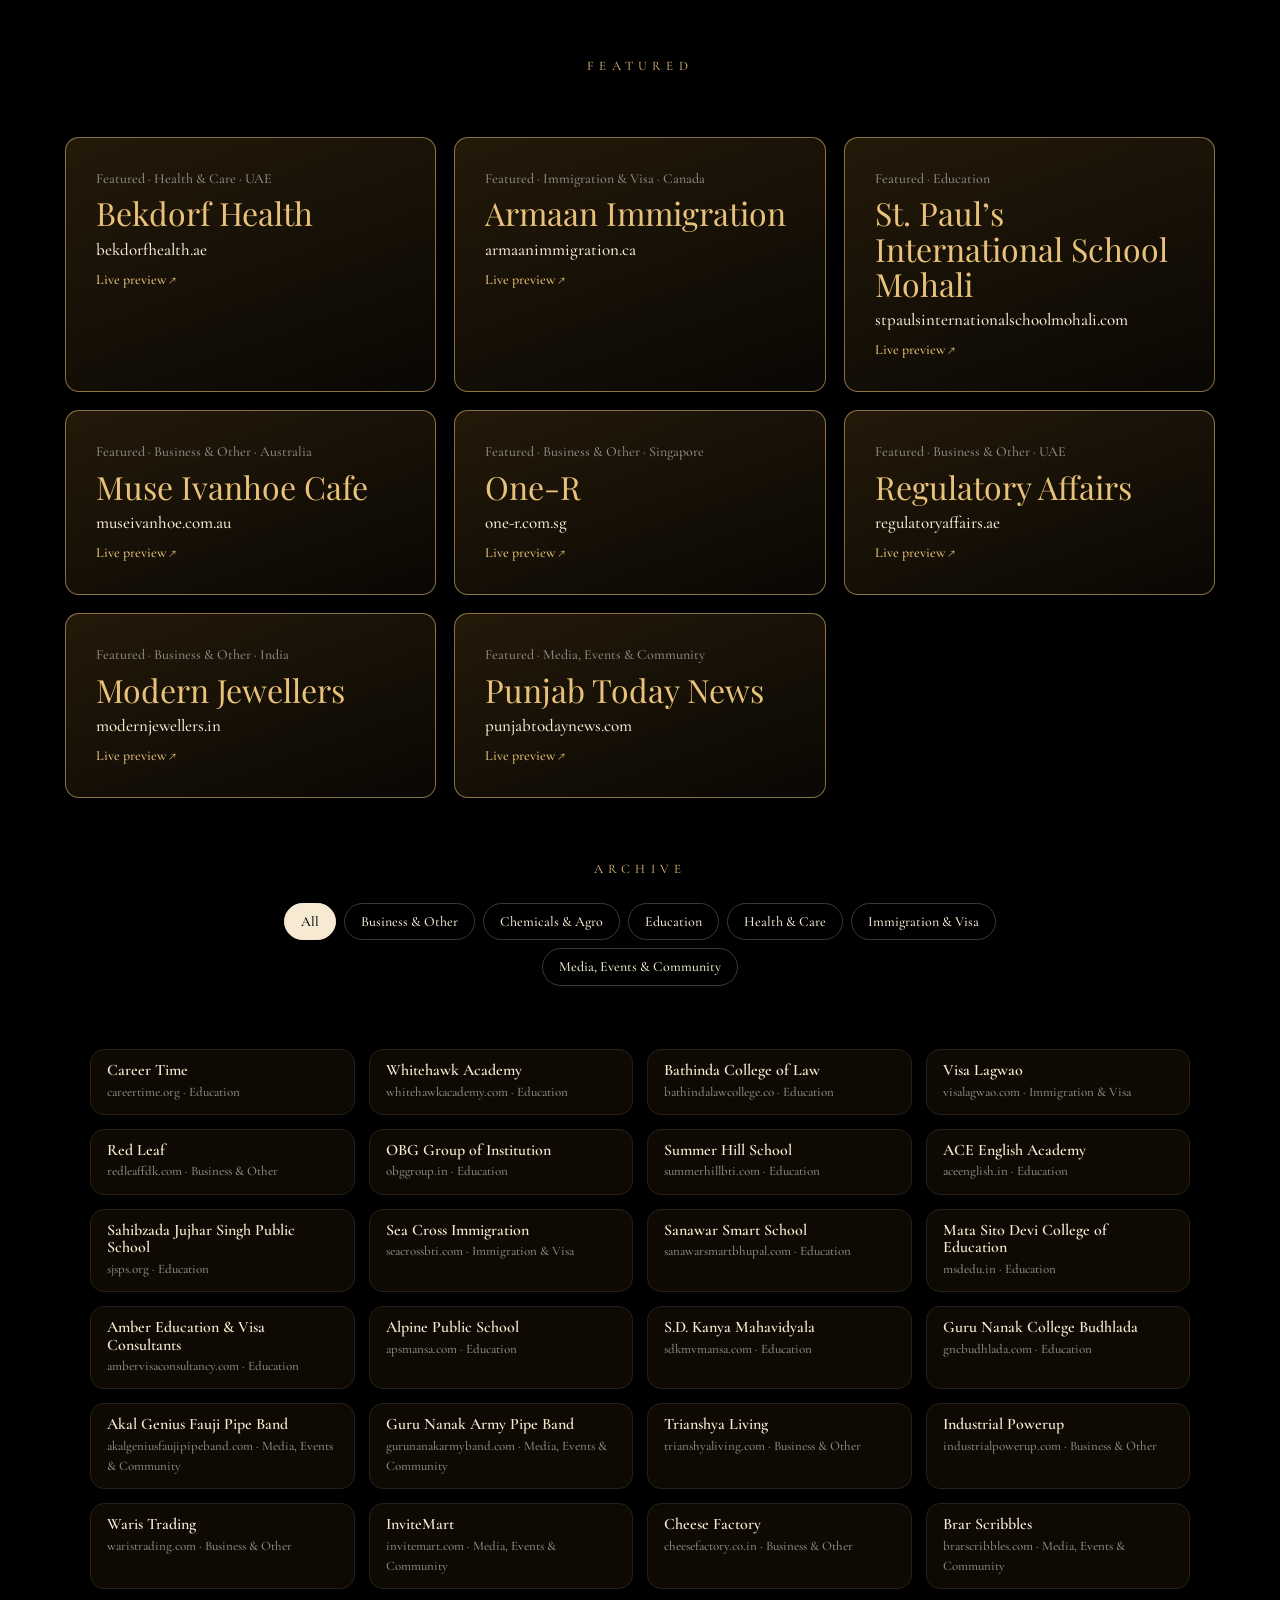
==== commit f35af283: "Best-possible pass: featured client tier, proof strip, a11y, print, icons, interactions" ====
--- a/index.html
+++ b/index.html
@@ -5,6 +5,8 @@
 <link rel="canonical" href="https://akshu1245.github.io/portfolio/">
 <meta property="og:url" content="https://akshu1245.github.io/portfolio/"><meta property="og:site_name" content="K S AKSHAY"><meta property="og:locale" content="en_IN"><meta property="og:image" content="https://akshu1245.github.io/portfolio/assets/og-image.png"><meta property="og:image:width" content="1200"><meta property="og:image:height" content="630"><meta property="og:image:alt" content="K S AKSHAY — AI Security &amp; Product Builder">
 <link rel="icon" href="data:image/svg+xml,%3Csvg xmlns=%27http://www.w3.org/2000/svg%27 viewBox=%270 0 64 64%27%3E%3Crect width=%2764%27 height=%2764%27 rx=%2714%27 fill=%27%23000%27/%3E%3Ctext x=%2732%27 y=%2745%27 font-size=%2740%27 text-anchor=%27middle%27 fill=%27%23e8c27a%27 font-family=%27serif%27%3EA%3C/text%3E%3C/svg%3E">
+<link rel="apple-touch-icon" href="assets/icon-180.png"><link rel="manifest" href="site.webmanifest">
+<link rel="preload" as="image" href="assets/img1.jpg" fetchpriority="high">
 <link rel="preconnect" href="https://fonts.googleapis.com"><link rel="preconnect" href="https://fonts.gstatic.com" crossorigin>
 <script type="application/ld+json">{"@context":"https://schema.org","@graph":[{"@type":"Person","@id":"https://akshu1245.github.io/portfolio/#person","name":"K S AKSHAY","url":"https://akshu1245.github.io/portfolio/","image":"https://akshu1245.github.io/portfolio/assets/og-image.png","jobTitle":"AI Security & Product Builder","address":{"@type":"PostalAddress","addressLocality":"Bengaluru","addressCountry":"IN"},"alumniOf":{"@type":"EducationalOrganization","name":"New Horizon College, Marathahalli"},"knowsAbout":["AI safety","AI agent governance","Computer vision","PyTorch","Python","Web development"],"award":["Cardano Hackathon Asia — Grand Finalist (2025)","Code Clash, Dayananda Sagar University — Top 10 (Apr 2026)"],"sameAs":["https://github.com/Akshu1245","https://www.linkedin.com/in/k-s-akshay-0707a42b6","https://rakshex.in"]},{"@type":"WebSite","@id":"https://akshu1245.github.io/portfolio/#website","url":"https://akshu1245.github.io/portfolio/","name":"K S AKSHAY — Portfolio","author":{"@id":"https://akshu1245.github.io/portfolio/#person"},"mainEntity":{"@id":"https://akshu1245.github.io/portfolio/#person"}}]}</script>
 <link href="https://fonts.googleapis.com/css2?family=Anton&family=Playfair+Display:ital,wght@0,400;0,500;1,400&family=Cormorant+Garamond:ital,wght@0,400;0,500;0,600;1,400&display=swap" rel="stylesheet">
@@ -46,12 +48,12 @@
 <section class="sk" id="skills"><div class="sbg"></div><div class="sq">Tools I reach for<br>when it’s time to ship.</div>
 <h2 class="sh pop">Skills</h2><div class="ss">My working stack</div>
 <div class="sg">
-<div class="sc pop"><h4><i>01</i> AI &amp; ML <em>Think. Build. Deploy.</em></h4><div class="tiles"><u>PyTorch</u><u>Anomalib</u><u>OpenCV</u><u>OpenAI API</u><u>AI Agents</u><u>Vision</u></div></div>
-<div class="sc pop"><h4><i>02</i> Backend <em>Build. Integrate. Scale.</em></h4><div class="tiles"><u>Python</u><u>Node.js</u><u>REST APIs</u><u>PostgreSQL</u><u>Firebase</u><u>MySQL</u></div></div>
-<div class="sc pop"><h4><i>03</i> Frontend &amp; Mobile <em>Pixels to products</em></h4><div class="tiles"><u>React</u><u>Vite</u><u>TypeScript</u><u>React Native</u><u>Expo</u><u>Flutter</u></div></div>
-<div class="sc pop"><h4><i>04</i> Languages <em>Code in many tongues</em></h4><div class="tiles"><u>Python</u><u>Java</u><u>C++</u><u>JavaScript</u><u>SQL</u><u>Kotlin</u></div></div>
-<div class="sc pop"><h4><i>05</i> Tools &amp; Cloud <em>Plan. Collaborate. Ship.</em></h4><div class="tiles"><u>Git</u><u>GitHub</u><u>VS Code</u><u>Vercel</u><u>Railway</u><u>Modal</u><u>Postman</u><u>Figma</u></div></div>
-<div class="sc pop"><h4><i>06</i> Strengths <em>People. Ideas. Impact.</em></h4><div class="tiles"><u>Problem Solving</u><u>Leadership</u><u>Teamwork</u><u>Adaptability</u><u>ESP32 / IoT</u></div></div>
+<div class="sc pop"><h3><i>01</i> AI &amp; ML <em>Think. Build. Deploy.</em></h3><div class="tiles"><u>PyTorch</u><u>Anomalib</u><u>OpenCV</u><u>OpenAI API</u><u>AI Agents</u><u>Vision</u></div></div>
+<div class="sc pop"><h3><i>02</i> Backend <em>Build. Integrate. Scale.</em></h3><div class="tiles"><u>Python</u><u>Node.js</u><u>REST APIs</u><u>PostgreSQL</u><u>Firebase</u><u>MySQL</u></div></div>
+<div class="sc pop"><h3><i>03</i> Frontend &amp; Mobile <em>Pixels to products</em></h3><div class="tiles"><u>React</u><u>Vite</u><u>TypeScript</u><u>React Native</u><u>Expo</u><u>Flutter</u></div></div>
+<div class="sc pop"><h3><i>04</i> Languages <em>Code in many tongues</em></h3><div class="tiles"><u>Python</u><u>Java</u><u>C++</u><u>JavaScript</u><u>SQL</u><u>Kotlin</u></div></div>
+<div class="sc pop"><h3><i>05</i> Tools &amp; Cloud <em>Plan. Collaborate. Ship.</em></h3><div class="tiles"><u>Git</u><u>GitHub</u><u>VS Code</u><u>Vercel</u><u>Railway</u><u>Modal</u><u>Postman</u><u>Figma</u></div></div>
+<div class="sc pop"><h3><i>06</i> Strengths <em>People. Ideas. Impact.</em></h3><div class="tiles"><u>Problem Solving</u><u>Leadership</u><u>Teamwork</u><u>Adaptability</u><u>ESP32 / IoT</u></div></div>
 </div><div class="hk pop"><h3>Hackathons</h3><ul class="list"><li>Cardano Hackathon Asia 2025 <em>Grand Finalist · Team Rashi Innovators</em></li><li>HackAbhigna 2025 <em>2nd Place · AIT Chikkamagaluru</em></li><li>Code Clash 2026 <em>Top 10 · Dayananda Sagar University</em></li><li>Smart India Hackathon 2025 <em>Internal round · Team Lead</em></li><li>Cyber Kushti 2026 <em>Team SHUNYAVEER · Captain</em></li><li>ISRO Bharatiya Antariksh Hackathon 2026 <em>AstraGuard</em></li><li>Also <em>CodeSprint 4.0, Athernex, Google Cloud Gen AI Academy APAC, Karnataka State Police Datathon, Adobe University Hackathon, Razorpay Buildathon, NIRMAAN 2026</em></li></ul></div>
 <div class="sf">Ship it, then make it better.</div></section>
 
@@ -63,9 +65,12 @@
 
 <section class="cert" id="work"><h2 class="pop">Client<br>work</h2>
 <p class="pop" id="wsub" style="margin:20px auto 0;color:var(--mut);max-width:560px"></p>
-<div class="chips pop" id="chips"></div><div class="ach sm pop" id="wg"></div></section>
+<h3 class="subh pop">Featured</h3><div class="ach feat pop" id="feat"></div>
+<h3 class="subh pop">Archive</h3>
+<div class="chips pop" id="chips"></div><div class="ach sm arc pop" id="wg"></div></section>
 <section class="cert" id="achievements"><h2 class="pop">Proof<br>of<br>work</h2>
 <p class="pop" style="margin:20px auto 0;color:var(--mut);max-width:520px">Hackathons and programs — certificates and links added as they’re verified.</p>
+<div class="proof pop" id="proof"></div>
 <div class="ach pop" id="ach"></div></section>
 
 <section class="cert" id="refs"><h2 class="pop">Design<br>references</h2>
--- a/style.css
+++ b/style.css
@@ -93,7 +93,7 @@
 .sh{font-size:clamp(80px,17vw,260px);text-align:center;color:#fff3d8;margin-left:30%}.ss{text-align:center;letter-spacing:.5em;text-transform:uppercase;font-size:14px;margin:0 0 6vh 30%;color:#d8ccb4}
 .sg{display:grid;grid-template-columns:1fr 1fr;gap:18px;margin-left:36%}
 .sc{border:1px solid rgba(232,194,122,.35);background:rgba(18,12,4,.72);backdrop-filter:blur(8px);border-radius:14px;padding:22px}
-.sc h4{font:400 19px Cormorant Garamond;letter-spacing:.14em;text-transform:uppercase;display:flex;gap:12px;align-items:baseline;margin-bottom:16px}.sc h4 i{font:400 24px Playfair Display;color:var(--acc)}.sc h4 em{margin-left:auto;font-size:10px;color:#a99a7c;font-style:normal}
+.sc h3{font:400 19px Cormorant Garamond;letter-spacing:.14em;text-transform:uppercase;display:flex;gap:12px;align-items:baseline;margin-bottom:16px}.sc h3 i{font:400 24px Playfair Display;color:var(--acc)}.sc h3 em{margin-left:auto;font-size:10px;color:#a99a7c;font-style:normal}
 .tiles{display:flex;flex-wrap:wrap;gap:10px}.tiles u{text-decoration:none;background:#0d0a05;border:1px solid #2c2210;border-radius:10px;padding:14px 12px;font-size:14px;min-width:86px;text-align:center;transition:.3s}.tiles u:hover{border-color:var(--acc);transform:translateY(-4px) translateZ(20px);box-shadow:0 10px 30px rgba(232,194,122,.2)}
 .hk{margin:8vh 0 0 36%}.hk h3{font-size:34px;margin-bottom:12px}.sf{font:italic 400 clamp(24px,3vw,44px) Playfair Display;margin-top:8vh;color:#efe2c6}
 @media(max-width:800px){.xp{grid-template-columns:1fr}.xl{position:relative;top:0}.tl{padding-left:70px}.tl:before{left:44px}.yr{left:-70px;font-size:16px;top:8px}.it:before{left:-33px;top:12px}.xr .stats{margin-left:0}.xbg,.sbg{background-size:cover;opacity:.5}.sh,.ss,.sg,.hk{margin-left:0}.sg{grid-template-columns:1fr}}
@@ -129,7 +129,7 @@
 .jk{position:absolute;z-index:5;width:15.5vw;min-width:150px;background:linear-gradient(#1c130a,#0d0906);border:1px solid #4a3620;border-radius:10px;padding:.7vw;transition:transform .7s cubic-bezier(.2,.8,.2,1),filter .6s,box-shadow .6s,border-color .6s;transform-origin:50% 100%;filter:brightness(.55) saturate(.6)}
 .jk.on{filter:none;border-color:#ff7a2a;box-shadow:0 0 50px rgba(255,110,30,.5);z-index:8}
 .jk .im{height:8.6vw;min-height:80px;border-radius:6px;overflow:hidden;filter:sepia(.7) contrast(1.05) brightness(.9)}.jk img{width:100%;height:100%;object-fit:cover;display:block}
-.jk h5{font:500 clamp(15px,1.5vw,24px) Playfair Display;margin:.6vw 0 0;color:#f6ead2}.jk b{display:block;font-size:clamp(9px,.8vw,13px);letter-spacing:.25em;text-transform:uppercase;color:#d9b779;margin:.2vw 0}.jk small{display:block;font-size:clamp(8px,.68vw,11px);letter-spacing:.18em;text-transform:uppercase;color:#a58a63;line-height:1.6}
+.jk h3{font:500 clamp(15px,1.5vw,24px) Playfair Display;margin:.6vw 0 0;color:#f6ead2}.jk b{display:block;font-size:clamp(9px,.8vw,13px);letter-spacing:.25em;text-transform:uppercase;color:#d9b779;margin:.2vw 0}.jk small{display:block;font-size:clamp(8px,.68vw,11px);letter-spacing:.18em;text-transform:uppercase;color:#a58a63;line-height:1.6}
 @media(max-width:800px){.jk{width:38vw}.jk .im{height:22vw}.jl,.jc.tr{display:none}.jman{height:30vh;left:22%}.jrings{left:22%}.jh{font-size:18px}}
 .skip{position:fixed;left:8px;top:-60px;z-index:200;background:var(--fg);color:#000;padding:10px 16px;border-radius:8px;transition:top .2s}.skip:focus{top:8px}
 :focus-visible{outline:2px solid var(--acc);outline-offset:3px}
@@ -207,3 +207,40 @@
  .ringf{animation:ringp 8s ease-in-out infinite alternate}
  @keyframes ringp{from{transform:translate(-50%,-50%) rotateX(90deg) scale(1)}to{transform:translate(-50%,-50%) rotateX(90deg) scale(1.07)}}
 }
+
+/* ===== BEST-POSSIBLE PASS 2026-10-01: featured/archive, proof strip, print ===== */
+.subh{font:400 13px Cormorant Garamond;letter-spacing:.4em;text-transform:uppercase;color:var(--acc);margin:7vh 0 0}
+.ach.feat{grid-template-columns:repeat(auto-fit,minmax(300px,1fr));max-width:1150px}
+.ach.feat button{padding:30px;border-color:rgba(232,194,122,.55);background:linear-gradient(160deg,rgba(40,28,10,.9),rgba(10,8,4,.9))}
+.ach.feat b{font-size:32px}
+.ach.arc{grid-template-columns:repeat(auto-fill,minmax(230px,1fr))}
+.ach.arc button{padding:12px 16px;gap:2px;border-color:#262019}
+.ach.arc b{font-size:16px;font-family:Cormorant Garamond,Georgia,sans-serif;font-weight:600;color:var(--fg);text-transform:none;letter-spacing:0}
+.ach.arc span{font-size:13px;color:var(--mut)}
+.ach.arc button:hover{transform:none}
+.proof{display:flex;flex-wrap:wrap;gap:10px;justify-content:center;margin:5vh auto 0;max-width:900px;align-items:center}
+.plabel{font-size:12px;letter-spacing:.35em;text-transform:uppercase;color:var(--mut);margin-right:6px}
+.proof button{font:inherit;color:inherit;cursor:pointer;background:rgba(20,14,5,.72);border:1px solid rgba(232,194,122,.35);border-radius:99px;padding:10px 20px;display:flex;gap:10px;align-items:baseline;transition:.3s}
+.proof button:hover{border-color:var(--acc);box-shadow:0 0 30px rgba(232,194,122,.25)}
+.proof b{font:400 16px Playfair Display,serif;color:var(--acc)}
+.proof span{font-size:14px}
+.proof small{color:var(--mut);font-size:12px}
+#menu a.on{color:var(--acc)}
+/* print: recruiters print portfolios — flatten to clean black-on-white */
+@media print{
+ @page{margin:13mm}
+ #load,nav,.scan,.fog,.fog.b,.hz,.marq,.stat,.ovr,#chrono,#projects,.chips,.cf,.proof,.nda,#cimg,.hero .btns,.cpb{display:none!important}
+ body::before,body::after{display:none!important}
+ body{background:#fff!important;color:#111;font-size:15px}
+ .pop{opacity:1!important;transform:none!important}
+ section{padding:20px 0!important;min-height:0!important;height:auto!important}
+ .hero{height:auto!important;padding:30px 0!important}
+ .hero .bg,.xbg,.sbg{display:none!important}
+ .hero h1.nm,.cert h2,.xl h2{-webkit-text-fill-color:#111!important;color:#111!important;background:none!important;filter:none!important}
+ .wtm,.hero h2.sub,.hero p,.xl p,.card p,.quote,.sf,.contact p{color:#333!important}
+ .card,.sc,.ach button{background:#fff!important;border:1px solid #bbb!important;box-shadow:none!important;break-inside:avoid}
+ .ach b,.card b,.sig,.yr,.sc h3 i{color:#7a5c14!important}
+ .xl small,.card small,.ach small,.lk small{color:#666!important}
+ .contact{grid-template-columns:1fr}
+ footer{color:#666}
+}
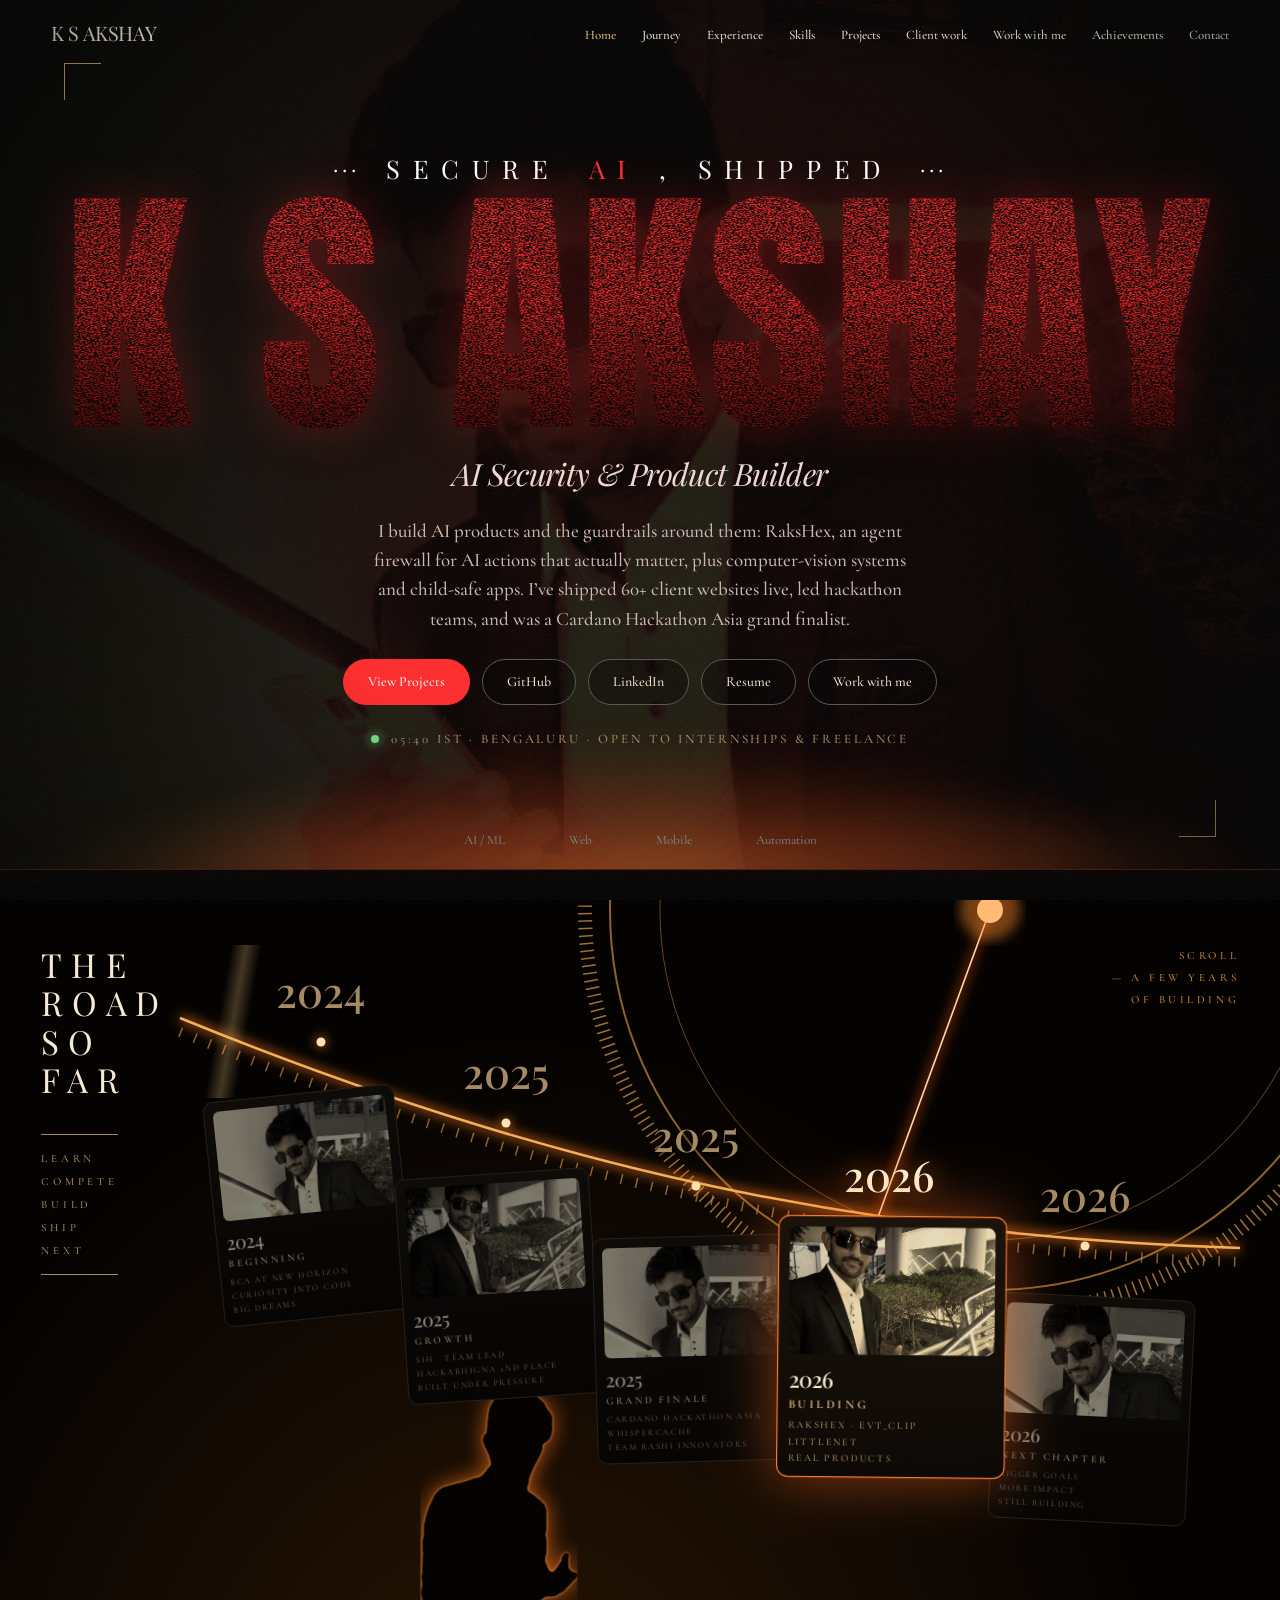
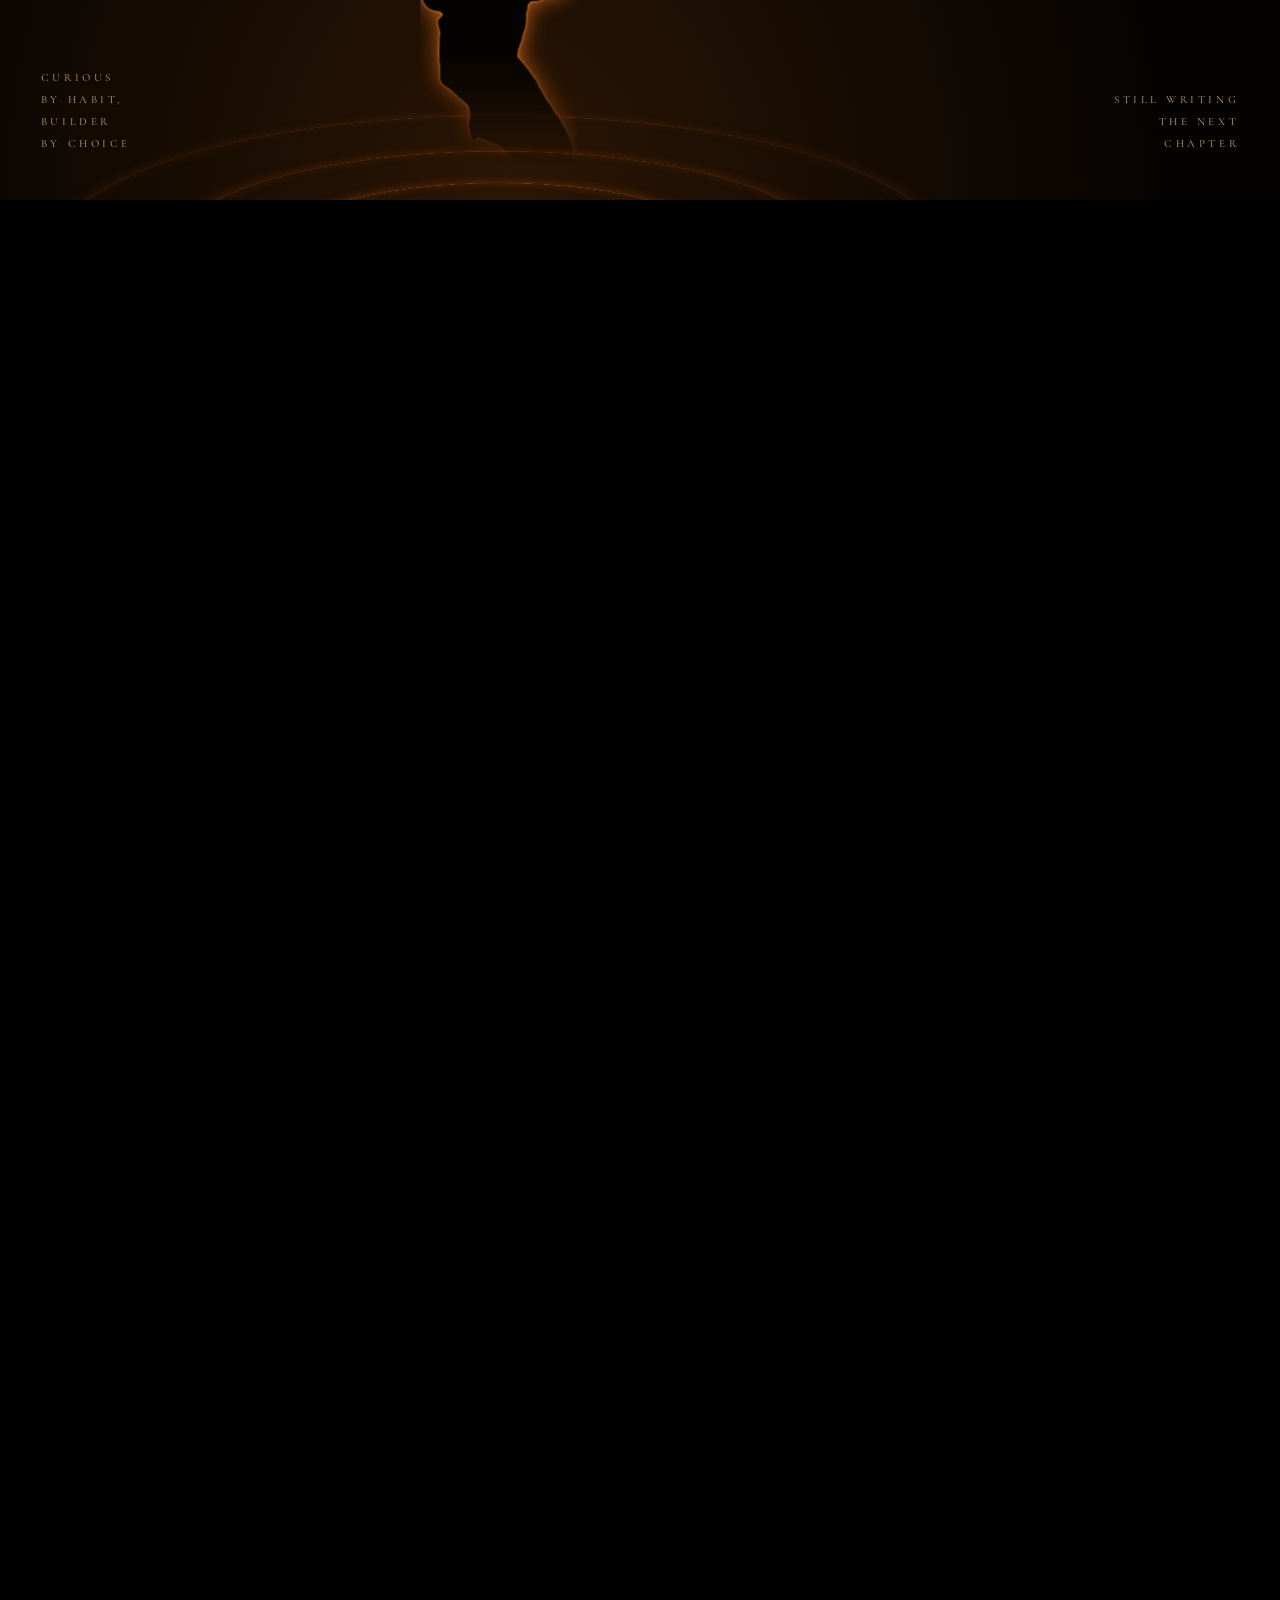
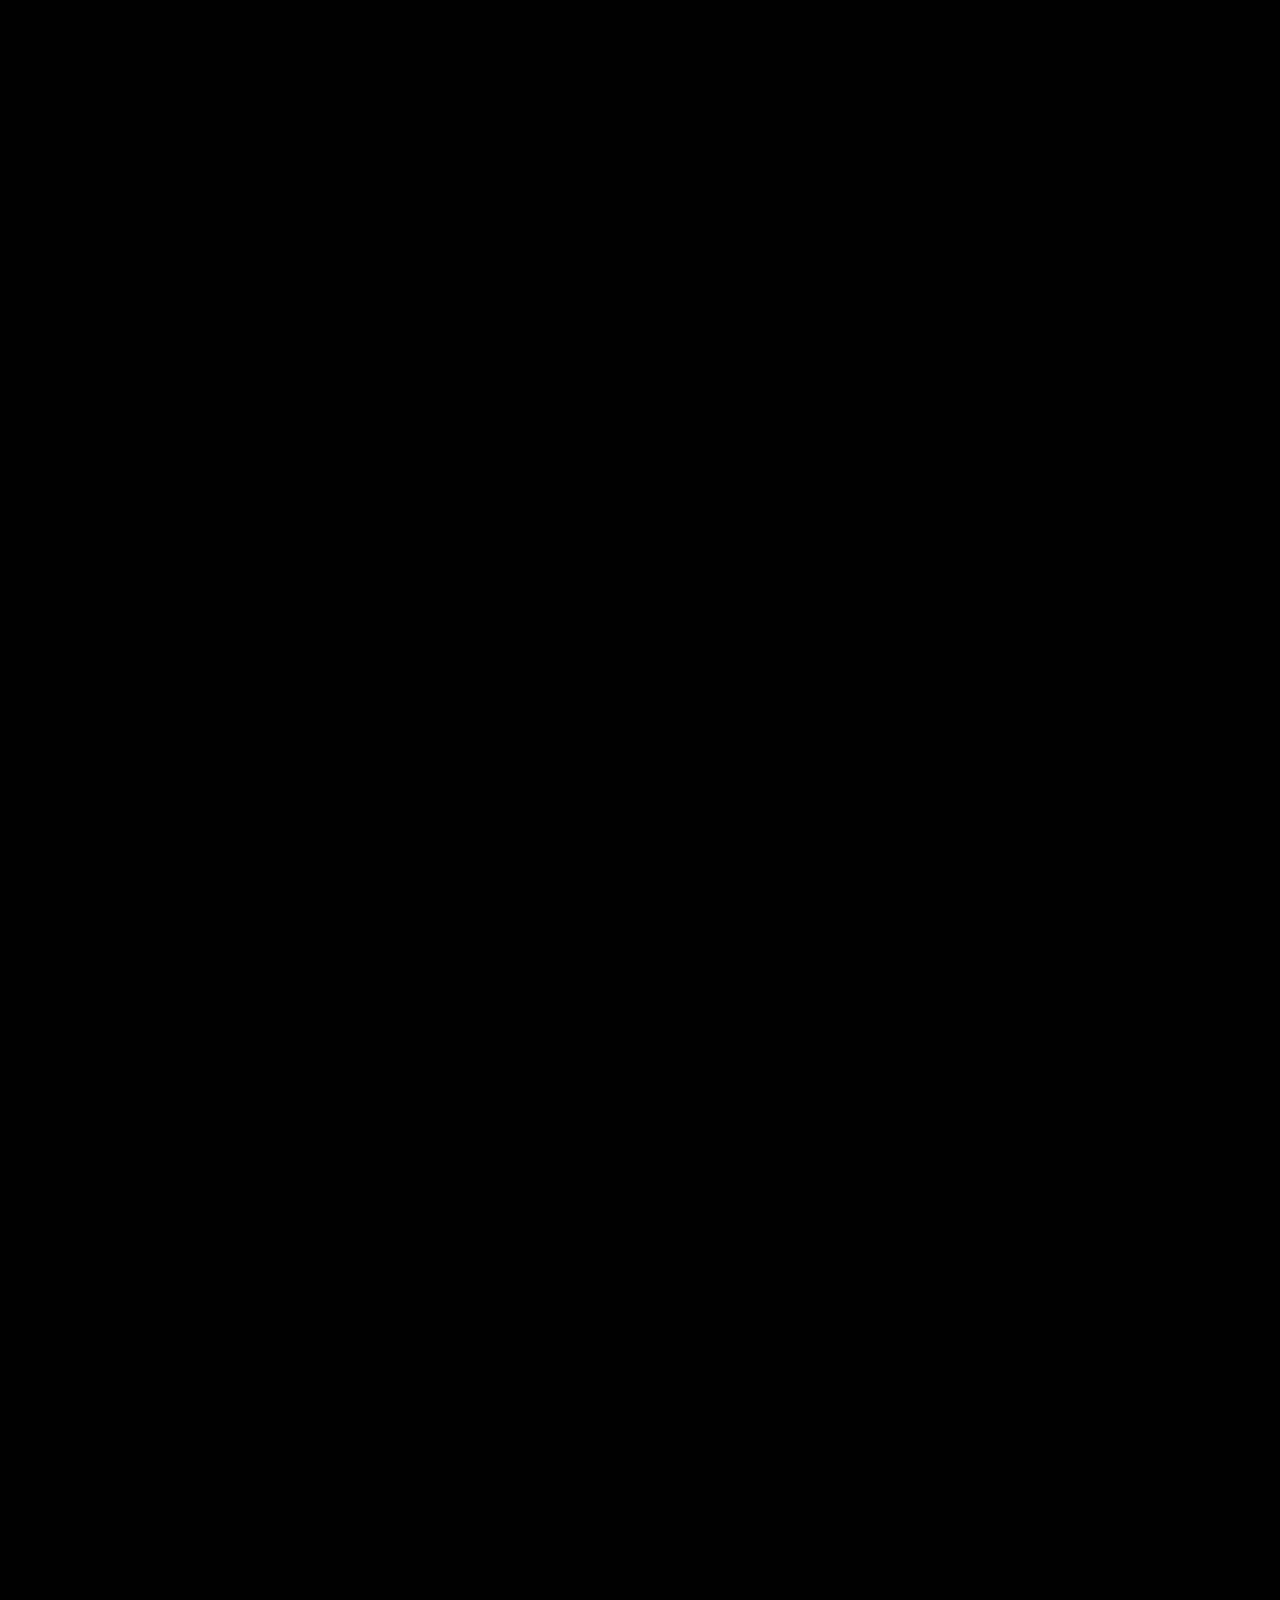
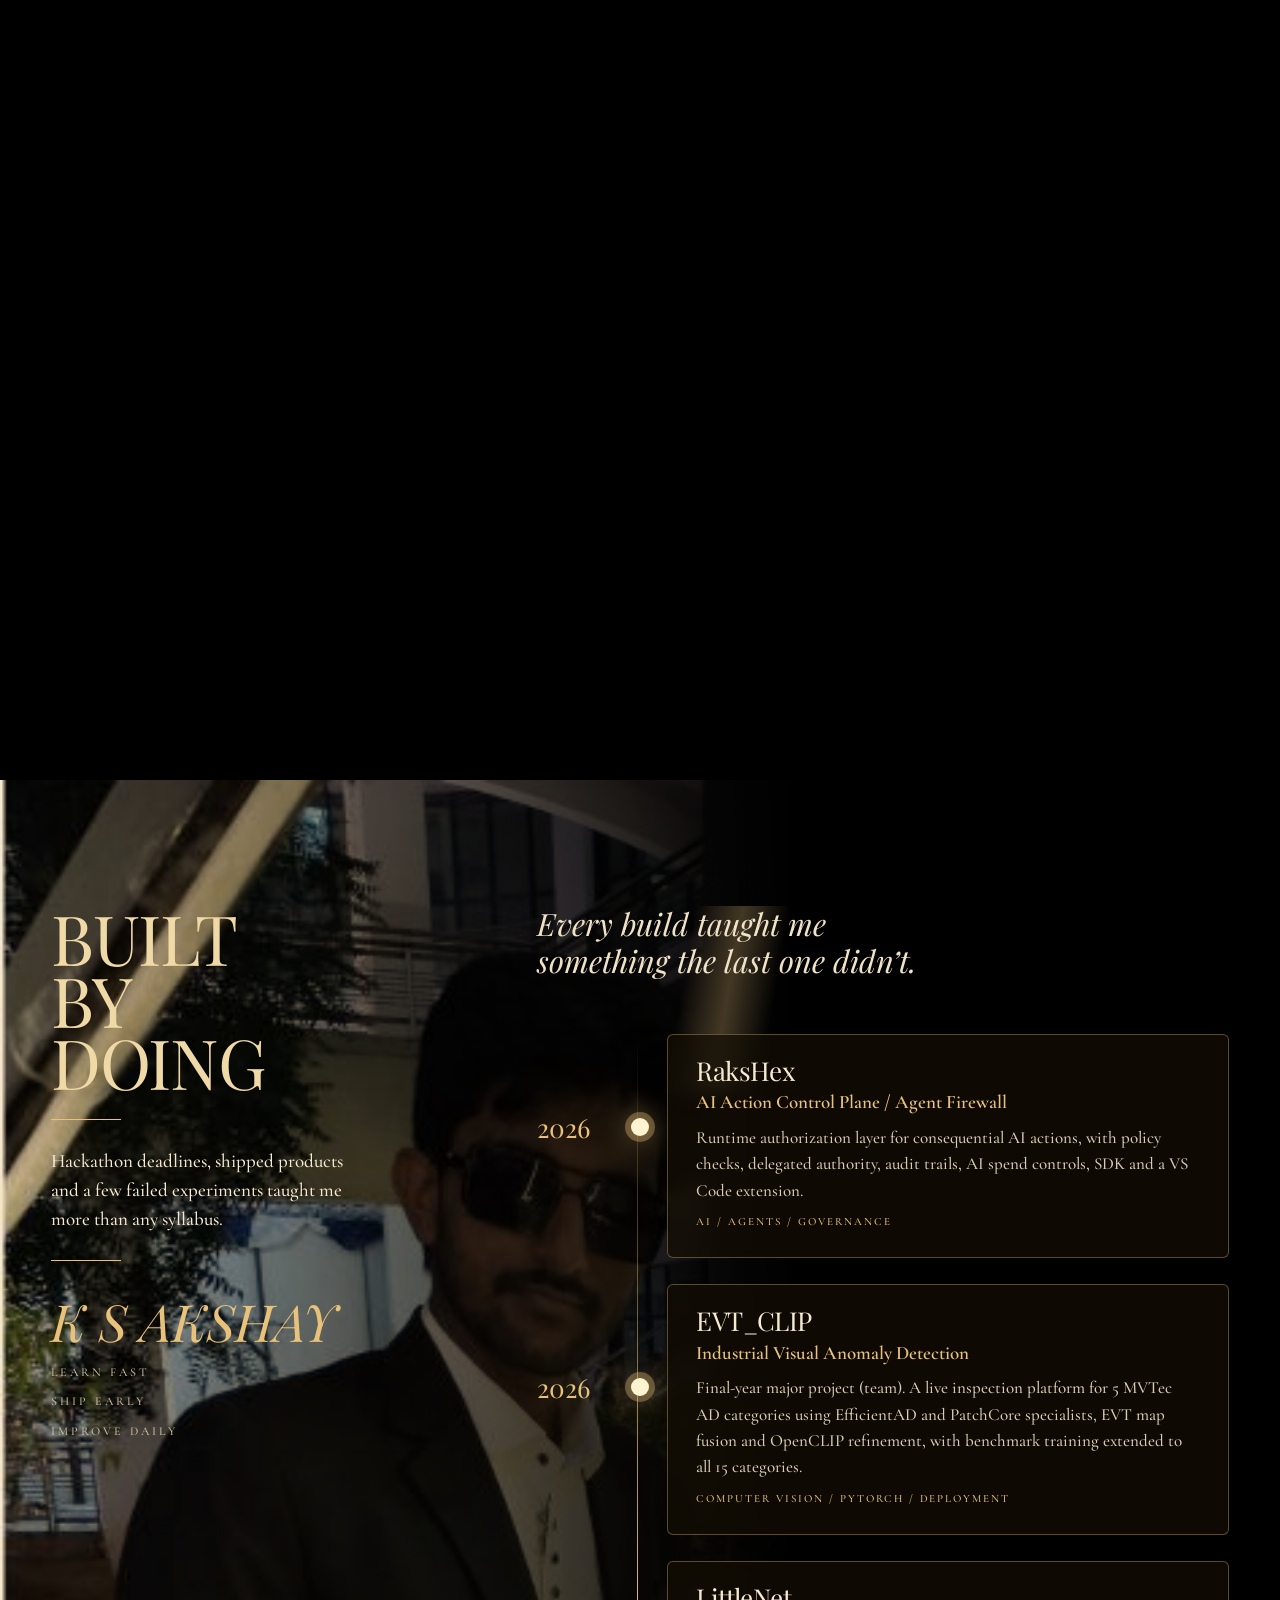
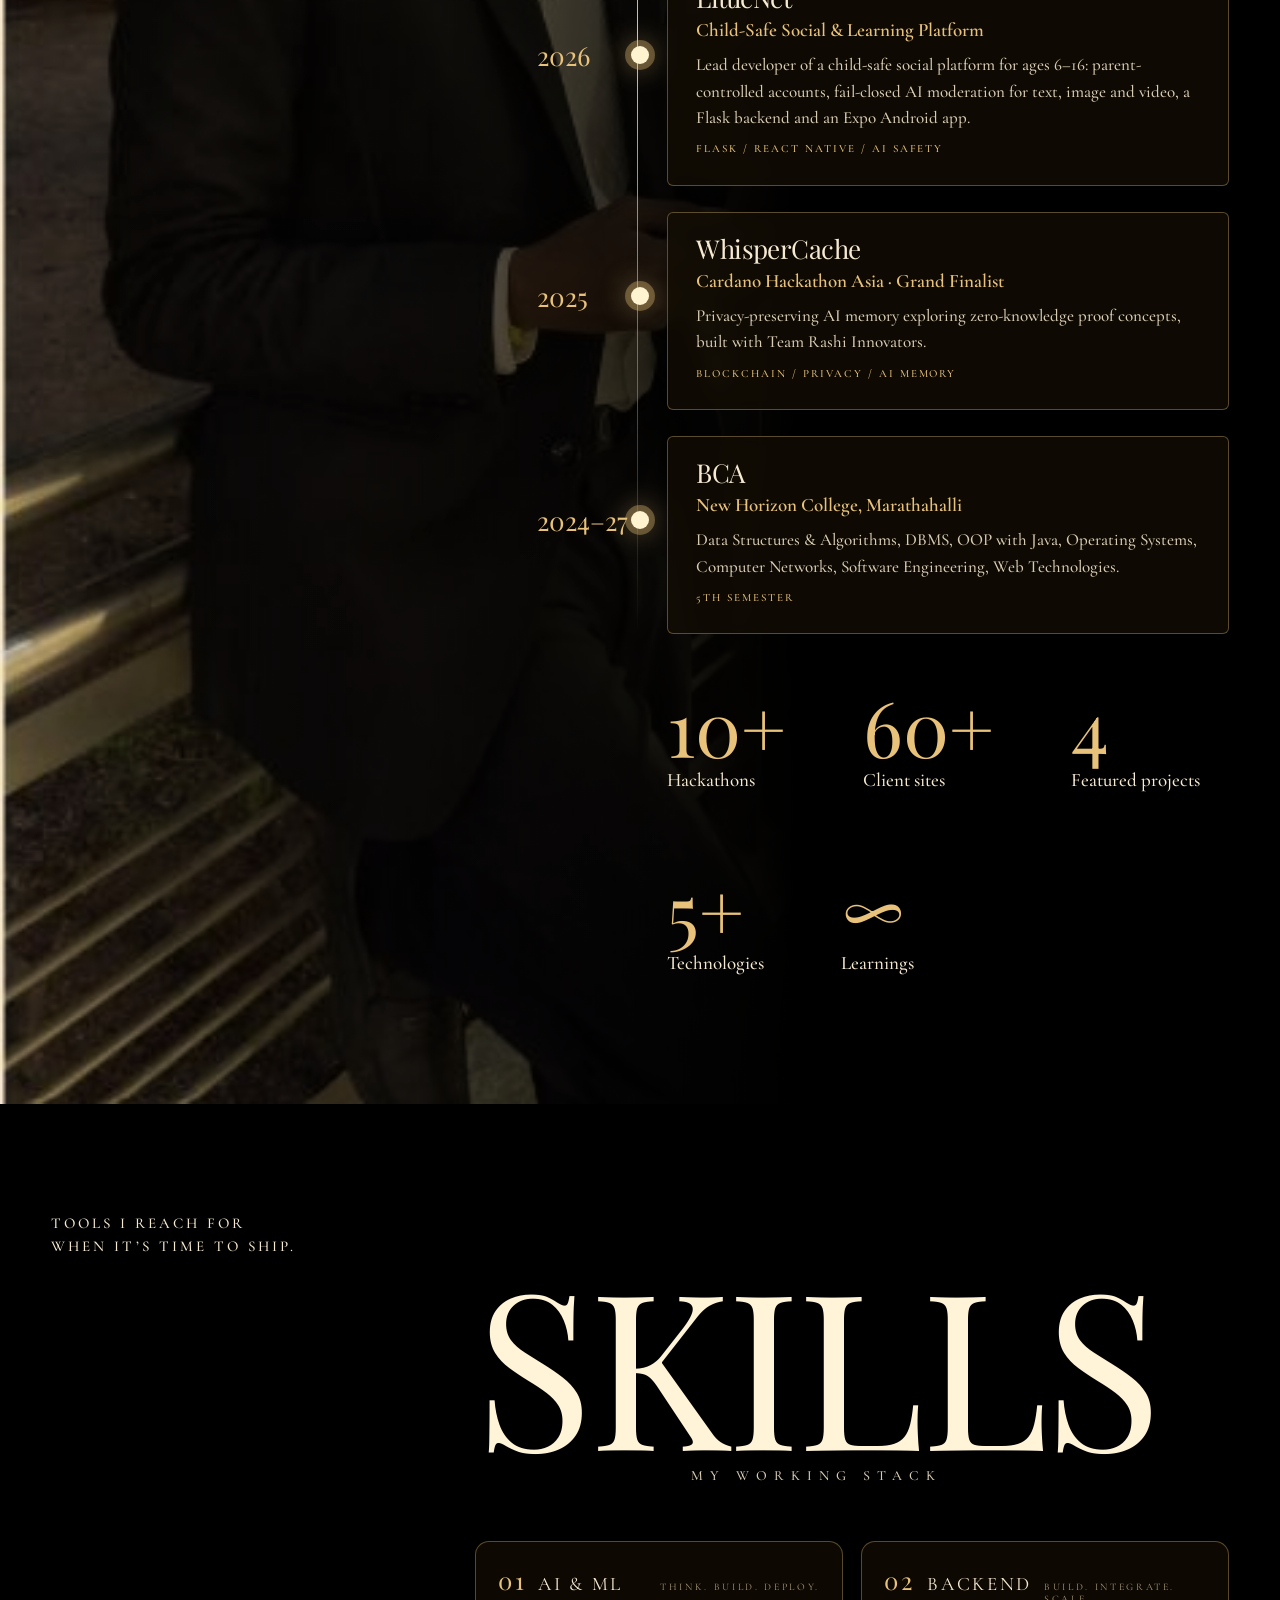
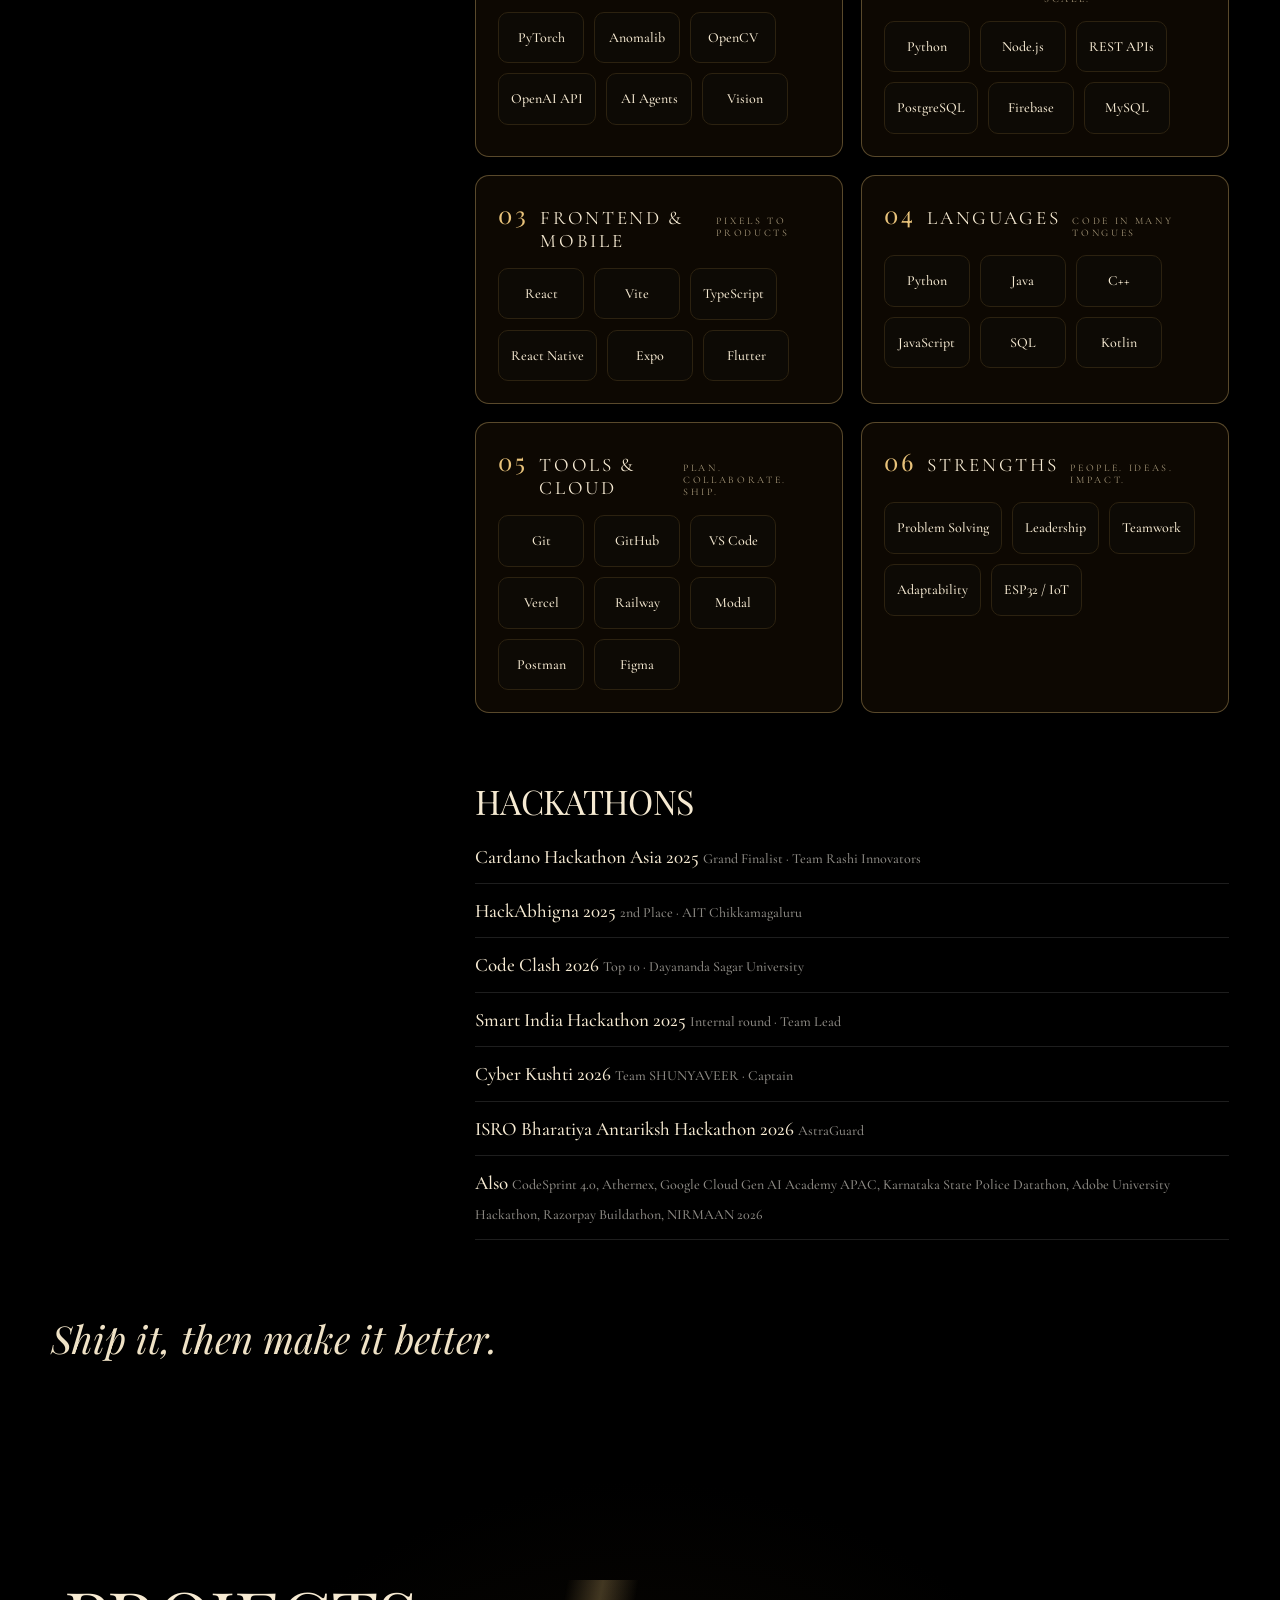
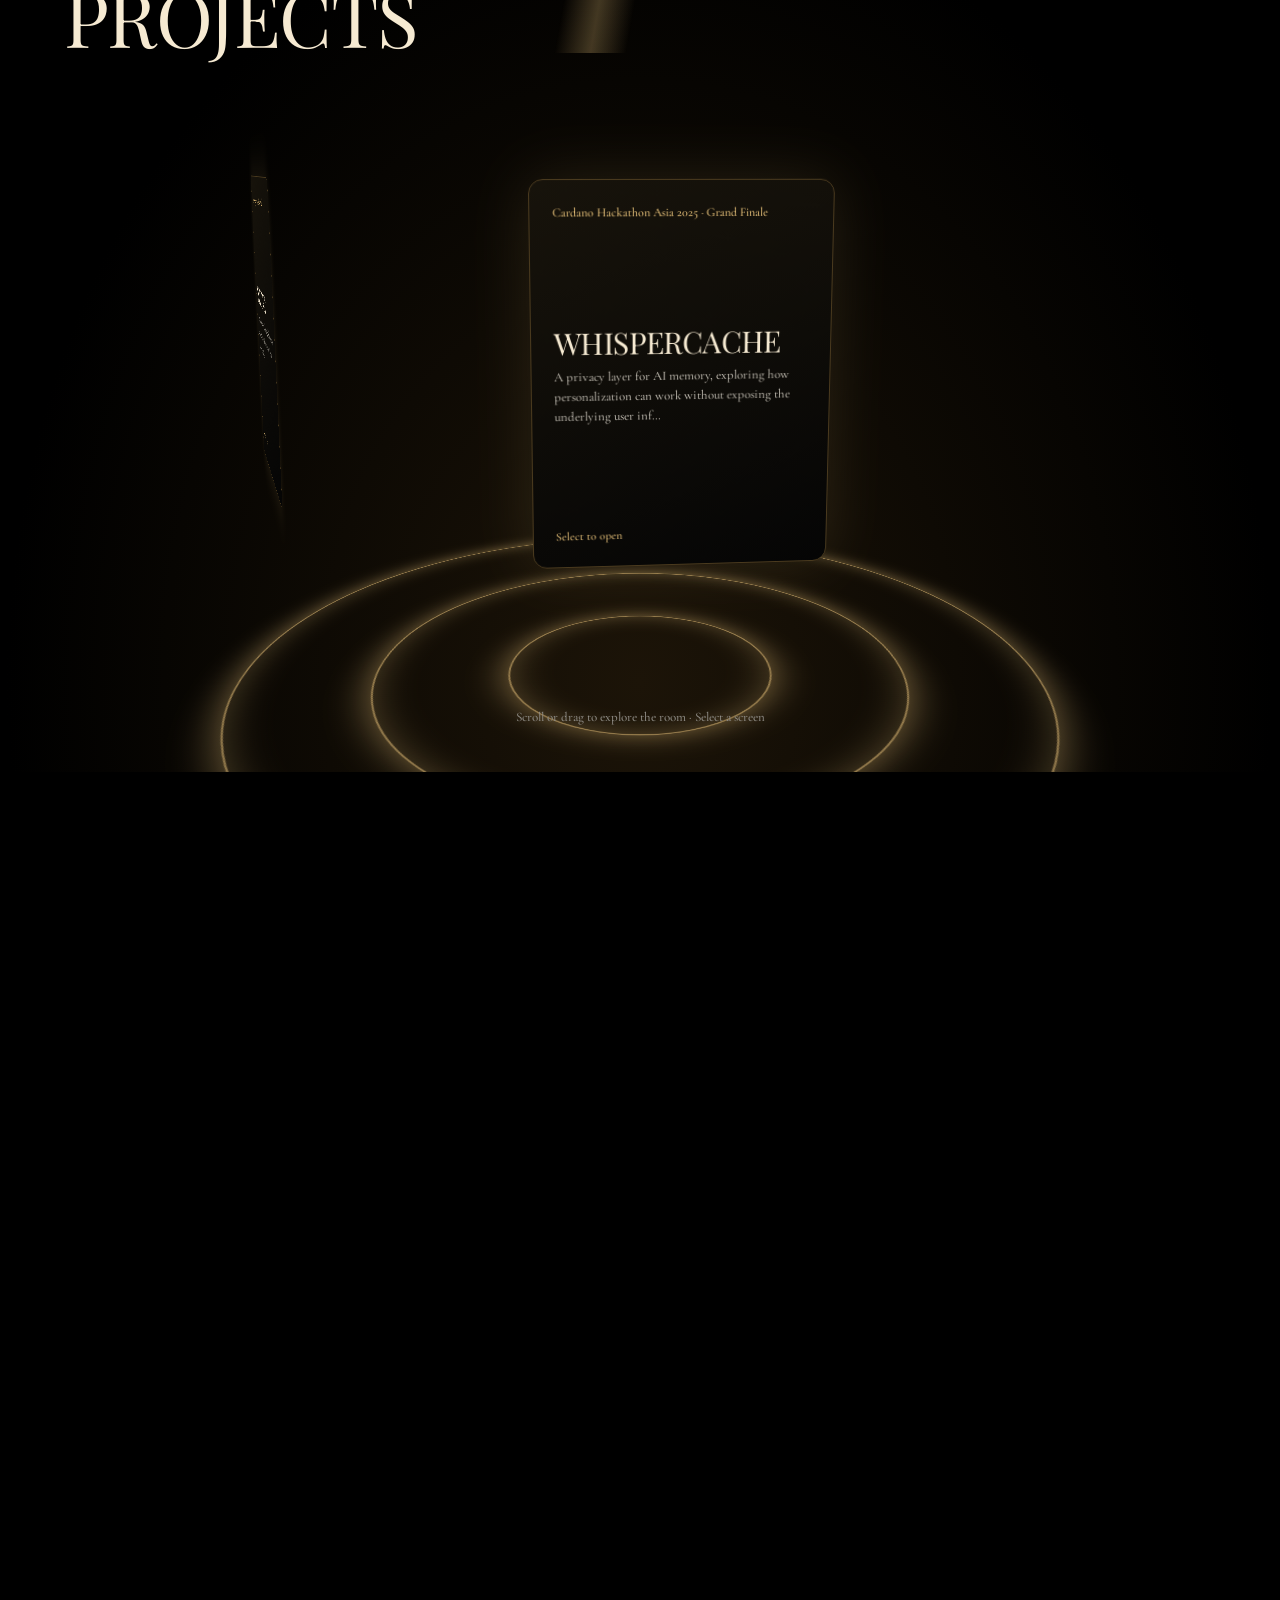
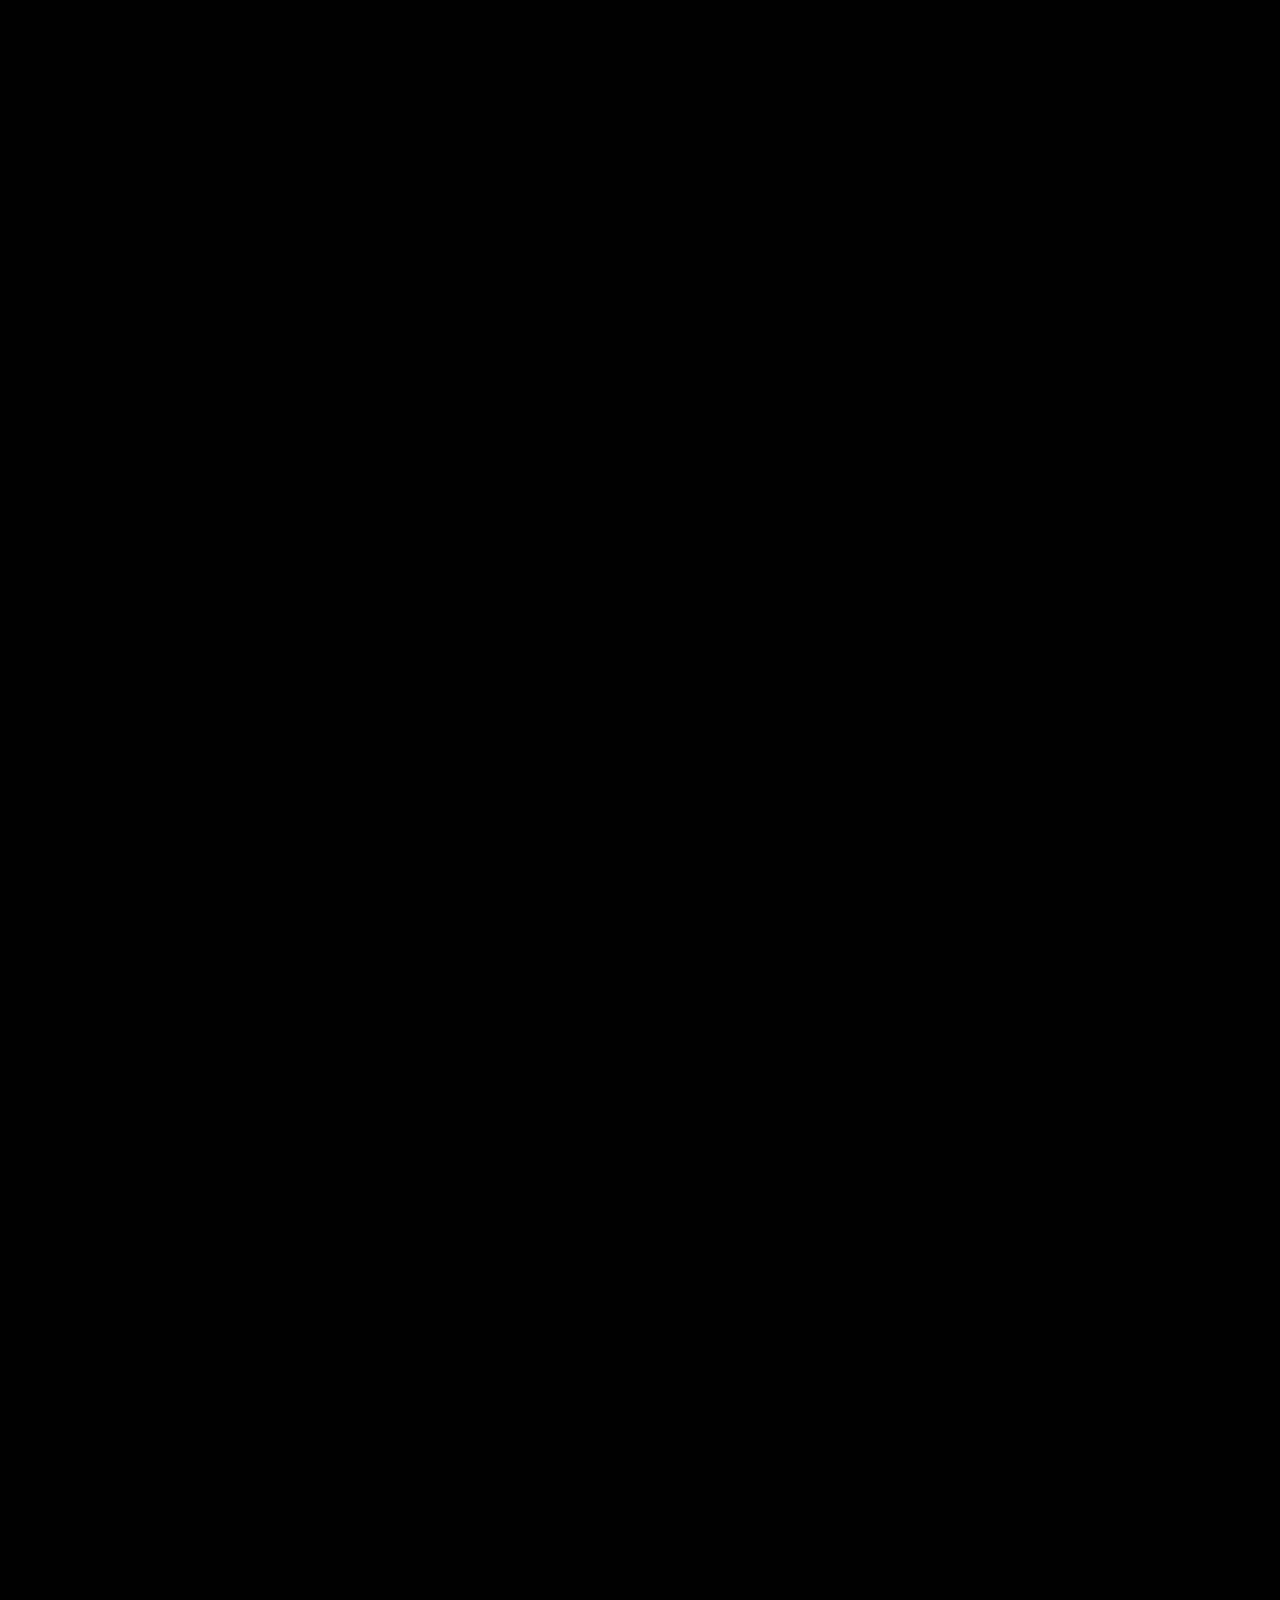
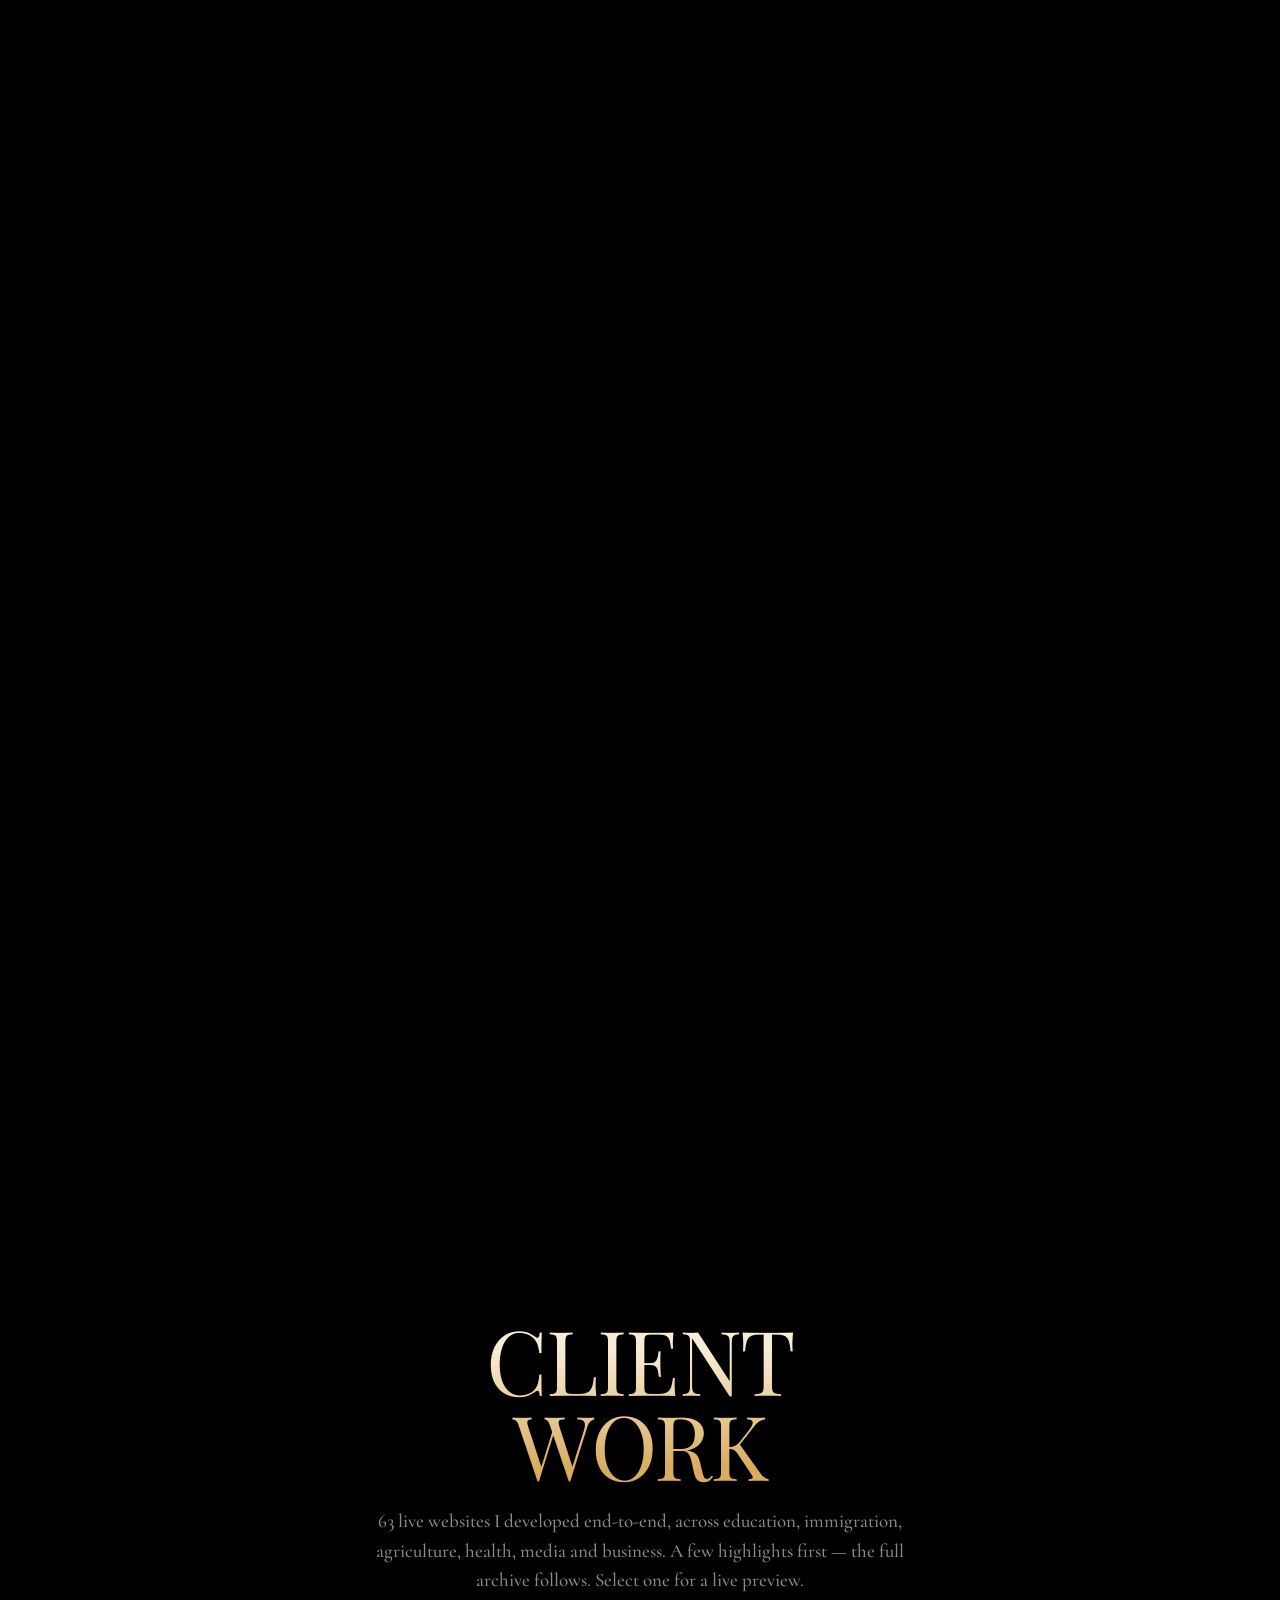
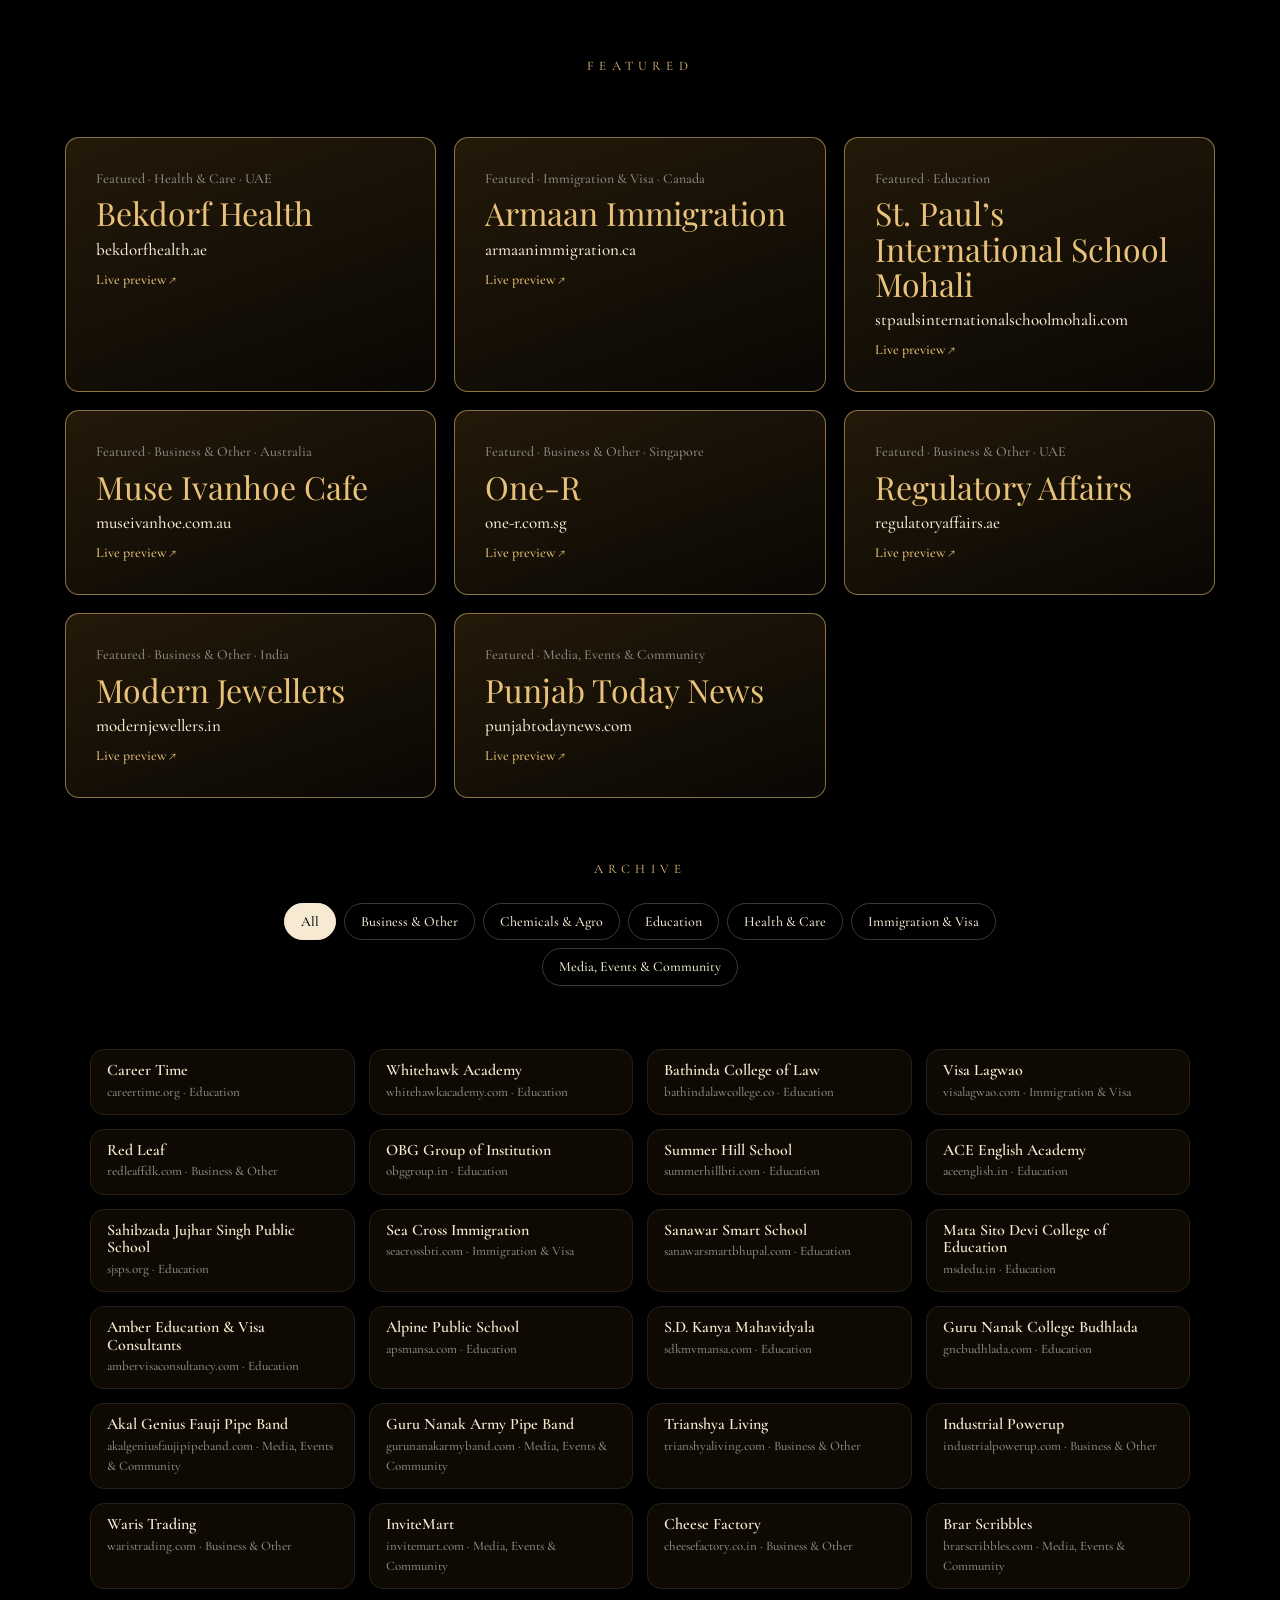
==== commit 1d0efd69: "Portfolio update Oct 2026: Work-with-me section, printable resume, Vercel as canonical" ====
--- a/index.html
+++ b/index.html
@@ -2,22 +2,22 @@
 <meta name="viewport" content="width=device-width, initial-scale=1, viewport-fit=cover">
 <meta name="description" content="K S AKSHAY — AI security and product builder. Creator of RaksHex (AI agent firewall), Cardano Hackathon Asia grand finalist, BCA student in Bengaluru.">
 <meta name="theme-color" content="#000000"><meta property="og:type" content="website"><meta property="og:title" content="K S AKSHAY — AI Security &amp; Product Builder"><meta property="og:description" content="I build AI products and the guardrails around them. RaksHex, EVT_CLIP, LittleNet and more."><meta name="twitter:card" content="summary_large_image">
-<link rel="canonical" href="https://akshu1245.github.io/portfolio/">
-<meta property="og:url" content="https://akshu1245.github.io/portfolio/"><meta property="og:site_name" content="K S AKSHAY"><meta property="og:locale" content="en_IN"><meta property="og:image" content="https://akshu1245.github.io/portfolio/assets/og-image.png"><meta property="og:image:width" content="1200"><meta property="og:image:height" content="630"><meta property="og:image:alt" content="K S AKSHAY — AI Security &amp; Product Builder">
+<link rel="canonical" href="https://portfolio-sable-kappa-gg6y48eckb.vercel.app/">
+<meta property="og:url" content="https://portfolio-sable-kappa-gg6y48eckb.vercel.app/"><meta property="og:site_name" content="K S AKSHAY"><meta property="og:locale" content="en_IN"><meta property="og:image" content="https://portfolio-sable-kappa-gg6y48eckb.vercel.app/assets/og-image.png"><meta property="og:image:width" content="1200"><meta property="og:image:height" content="630"><meta property="og:image:alt" content="K S AKSHAY — AI Security &amp; Product Builder">
 <link rel="icon" href="data:image/svg+xml,%3Csvg xmlns=%27http://www.w3.org/2000/svg%27 viewBox=%270 0 64 64%27%3E%3Crect width=%2764%27 height=%2764%27 rx=%2714%27 fill=%27%23000%27/%3E%3Ctext x=%2732%27 y=%2745%27 font-size=%2740%27 text-anchor=%27middle%27 fill=%27%23e8c27a%27 font-family=%27serif%27%3EA%3C/text%3E%3C/svg%3E">
 <link rel="apple-touch-icon" href="assets/icon-180.png"><link rel="manifest" href="site.webmanifest">
 <link rel="preload" as="image" href="assets/img1.jpg" fetchpriority="high">
 <link rel="preconnect" href="https://fonts.googleapis.com"><link rel="preconnect" href="https://fonts.gstatic.com" crossorigin>
-<script type="application/ld+json">{"@context":"https://schema.org","@graph":[{"@type":"Person","@id":"https://akshu1245.github.io/portfolio/#person","name":"K S AKSHAY","url":"https://akshu1245.github.io/portfolio/","image":"https://akshu1245.github.io/portfolio/assets/og-image.png","jobTitle":"AI Security & Product Builder","address":{"@type":"PostalAddress","addressLocality":"Bengaluru","addressCountry":"IN"},"alumniOf":{"@type":"EducationalOrganization","name":"New Horizon College, Marathahalli"},"knowsAbout":["AI safety","AI agent governance","Computer vision","PyTorch","Python","Web development"],"award":["Cardano Hackathon Asia — Grand Finalist (2025)","Code Clash, Dayananda Sagar University — Top 10 (Apr 2026)"],"sameAs":["https://github.com/Akshu1245","https://www.linkedin.com/in/k-s-akshay-0707a42b6","https://rakshex.in"]},{"@type":"WebSite","@id":"https://akshu1245.github.io/portfolio/#website","url":"https://akshu1245.github.io/portfolio/","name":"K S AKSHAY — Portfolio","author":{"@id":"https://akshu1245.github.io/portfolio/#person"},"mainEntity":{"@id":"https://akshu1245.github.io/portfolio/#person"}}]}</script>
+<script type="application/ld+json">{"@context":"https://schema.org","@graph":[{"@type":"Person","@id":"https://portfolio-sable-kappa-gg6y48eckb.vercel.app/#person","name":"K S AKSHAY","url":"https://portfolio-sable-kappa-gg6y48eckb.vercel.app/","image":"https://portfolio-sable-kappa-gg6y48eckb.vercel.app/assets/og-image.png","jobTitle":"AI Security & Product Builder","address":{"@type":"PostalAddress","addressLocality":"Bengaluru","addressCountry":"IN"},"alumniOf":{"@type":"EducationalOrganization","name":"New Horizon College, Marathahalli"},"knowsAbout":["AI safety","AI agent governance","Computer vision","PyTorch","Python","Web development"],"award":["Cardano Hackathon Asia — Grand Finalist (2025)","Code Clash, Dayananda Sagar University — Top 10 (Apr 2026)"],"sameAs":["https://github.com/Akshu1245","https://www.linkedin.com/in/k-s-akshay-0707a42b6","https://rakshex.in"]},{"@type":"WebSite","@id":"https://portfolio-sable-kappa-gg6y48eckb.vercel.app/#website","url":"https://portfolio-sable-kappa-gg6y48eckb.vercel.app/","name":"K S AKSHAY — Portfolio","author":{"@id":"https://portfolio-sable-kappa-gg6y48eckb.vercel.app/#person"},"mainEntity":{"@id":"https://portfolio-sable-kappa-gg6y48eckb.vercel.app/#person"}}]}</script>
 <link href="https://fonts.googleapis.com/css2?family=Anton&family=Playfair+Display:ital,wght@0,400;0,500;1,400&family=Cormorant+Garamond:ital,wght@0,400;0,500;0,600;1,400&display=swap" rel="stylesheet">
 <link rel="stylesheet" href="style.css"><noscript><style>#load{display:none}.pop{opacity:1!important;transform:none!important}.hero .in{opacity:1!important}</style></noscript></head><body><a class="skip" href="#projects">Skip to projects</a>
 <div id="load"><div><small>Loading portfolio</small><br><b id="pc">00%</b><br><small>Hello, I’m <span style="color:#ff2a2a">K S AKSHAY</span></small></div></div>
-<nav><a class="d" href="#home">K S AKSHAY</a><ul id="menu"><li><a href="#home">Home</a></li><li><a href="#chrono">Journey</a></li><li><a href="#experience">Experience</a></li><li><a href="#skills">Skills</a></li><li><a href="#projects">Projects</a></li><li><a href="#work">Client work</a></li><li><a href="#achievements">Achievements</a></li><li><a href="#contact">Contact</a></li></ul><button id="mb" aria-label="Toggle menu" aria-expanded="false">Menu</button></nav>
+<nav><a class="d" href="#home">K S AKSHAY</a><ul id="menu"><li><a href="#home">Home</a></li><li><a href="#chrono">Journey</a></li><li><a href="#experience">Experience</a></li><li><a href="#skills">Skills</a></li><li><a href="#projects">Projects</a></li><li><a href="#work">Client work</a></li><li><a href="#hire">Work with me</a></li><li><a href="#achievements">Achievements</a></li><li><a href="#contact">Contact</a></li></ul><button id="mb" aria-label="Toggle menu" aria-expanded="false">Menu</button></nav>
 
 <section class="hero" id="home"><div class="bg" id="hbg"></div><div class="in" id="hin">
 <div class="wtm"><span>···</span>Secure <b>AI</b>, shipped<span>···</span></div><h1 class="nm">K S AKSHAY</h1><h2 class="sub">AI Security &amp; Product Builder</h2>
 <p>I build AI products and the guardrails around them: RaksHex, an agent firewall for AI actions that actually matter, plus computer-vision systems and child-safe apps. I’ve shipped 60+ client websites live, led hackathon teams, and was a Cardano Hackathon Asia grand finalist.</p>
-<div class="btns"><a class="btn p" href="#projects">View Projects</a><a class="btn" href="https://github.com/Akshu1245" target="_blank" rel="noopener">GitHub</a><a class="btn" href="https://www.linkedin.com/in/k-s-akshay-0707a42b6" target="_blank" rel="noopener">LinkedIn</a><a class="btn" href="#contact">Contact Me</a></div>
+<div class="btns"><a class="btn p" href="#projects">View Projects</a><a class="btn" href="https://github.com/Akshu1245" target="_blank" rel="noopener">GitHub</a><a class="btn" href="https://www.linkedin.com/in/k-s-akshay-0707a42b6" target="_blank" rel="noopener">LinkedIn</a><a class="btn" href="resume.html" target="_blank" rel="noopener">Resume</a><a class="btn" href="#hire">Work with me</a></div>
 <div class="stat" role="status"><i aria-hidden="true"></i><span><span id="sclock">--:--</span> IST · Bengaluru · Open to internships &amp; freelance</span></div></div>
 <div class="scan" aria-hidden="true"><i></i></div>
 <div class="fog"></div><div class="fog b"></div><div class="hz"></div><div class="marq"><span>AI / ML</span><span>Web</span><span>Mobile</span><span>Automation</span></div></section>
@@ -68,6 +68,14 @@
 <h3 class="subh pop">Featured</h3><div class="ach feat pop" id="feat"></div>
 <h3 class="subh pop">Archive</h3>
 <div class="chips pop" id="chips"></div><div class="ach sm arc pop" id="wg"></div></section>
+<section class="cert hire" id="hire"><h2 class="pop">Work<br>with me</h2>
+<p class="pop" style="margin:20px auto 0;color:var(--mut);max-width:560px">One developer from first call to launch. You talk to the person who writes the code.</p>
+<div class="svc pop">
+<div><h3>Business websites</h3><p>Fast, mobile-first sites for schools, clinics, immigration firms and local businesses. I have launched 60+ live client sites, so I know what each type of business needs.</p><button type="button" data-t="Website">Start a website</button></div>
+<div><h3>AI features &amp; automation</h3><p>Vision, chat and workflow features built into your product, with the checks that keep them trustworthy. See EVT_CLIP and LittleNet.</p><button type="button" data-t="AI feature">Add AI to my product</button></div>
+<div><h3>AI agent safety</h3><p>Policy checks and audit trails that run before an AI agent acts on money, data or accounts. This is what RaksHex does.</p><button type="button" data-t="AI safety">Talk about AI safety</button></div>
+</div>
+<ol class="steps2 pop"><li><b>Brief</b>Tell me the goal and who it is for.</li><li><b>Plan</b>I reply with scope, a rough timeline and the tools I would use.</li><li><b>Build</b>You see a working version early and can react to it.</li><li><b>Launch</b>I deploy it, hand over access and stay available for fixes.</li></ol></section>
 <section class="cert" id="achievements"><h2 class="pop">Proof<br>of<br>work</h2>
 <p class="pop" style="margin:20px auto 0;color:var(--mut);max-width:520px">Hackathons and programs — certificates and links added as they’re verified.</p>
 <div class="proof pop" id="proof"></div>
@@ -80,9 +88,9 @@
 <div class="emrow"><a class="lk" href="mailto:akshaykammar123@gmail.com"><span>Email<br><small>akshaykammar123@gmail.com</small></span>↗</a><button id="cpem" class="cpb" type="button">Copy email</button></div>
 <a class="lk" href="https://www.linkedin.com/in/k-s-akshay-0707a42b6" target="_blank" rel="noopener"><span>LinkedIn<br><small>Let’s connect</small></span>↗</a>
 <a class="lk" href="https://github.com/Akshu1245" target="_blank" rel="noopener"><span>GitHub<br><small>Explore my work</small></span>↗</a>
-<form id="cf" class="cf"><input name="n" placeholder="Your name" required aria-label="Your name"><textarea name="m" rows="3" placeholder="What are we building?" required aria-label="Message"></textarea><button class="btn p" type="submit">Send via email</button></form>
+<form id="cf" class="cf"><select name="t" id="ct" aria-label="What do you need?"><option>Website</option><option>AI feature</option><option>AI safety</option><option>Internship or job</option><option>Something else</option></select><input name="n" placeholder="Your name" required aria-label="Your name"><textarea name="m" rows="3" placeholder="What are we building?" required aria-label="Message"></textarea><button class="btn p" type="submit">Send via email</button></form>
 <p style="margin-top:22px;color:var(--mut)">Kannada — Native · Hindi — Fluent · English — Professional</p></div>
 <img id="cimg" loading="lazy" decoding="async" src="assets/img2.jpg" alt="K S AKSHAY in a black blazer leaning on a railing at night"></section>
-<footer><span>Bengaluru, Karnataka, India</span><span>Designed and built by K S AKSHAY · 2026</span></footer>
+<footer><span>Bengaluru, Karnataka, India</span><span>Designed and built by K S AKSHAY · 2026 · Updated Oct 2026</span></footer>
 
 <script src="script.js"></script></body></html>
--- a/style.css
+++ b/style.css
@@ -244,3 +244,11 @@
  .contact{grid-template-columns:1fr}
  footer{color:#666}
 }
+.svc{display:grid;grid-template-columns:repeat(auto-fit,minmax(250px,1fr));gap:18px;margin:7vh auto 0;max-width:1000px;text-align:left}
+.svc div{border:1px solid rgba(232,194,122,.35);background:rgba(20,14,5,.72);border-radius:14px;padding:24px;display:flex;flex-direction:column;gap:10px}
+.svc h3{font:400 26px/1.1 Playfair Display;color:var(--acc)}.svc p{color:var(--mut);font-size:18px;flex:1}
+.svc button{align-self:flex-start;font:inherit;color:#000;background:var(--fg);border:0;border-radius:99px;padding:9px 18px;cursor:pointer}
+.steps2{list-style:none;display:grid;grid-template-columns:repeat(auto-fit,minmax(200px,1fr));gap:16px;max-width:1000px;margin:5vh auto 0;padding:0;text-align:left;counter-reset:s}
+.steps2 li{counter-increment:s;border-top:1px solid #3a3a3a;padding-top:14px;color:var(--mut);font-size:17px}
+.steps2 li:before{content:"0" counter(s);display:block;color:var(--acc);letter-spacing:.2em;font-size:13px}.steps2 b{display:block;color:var(--fg);font:400 22px Playfair Display}
+.cf select{font:inherit;color:var(--fg);background:#0d0a05;border:1px solid #2c2210;border-radius:10px;padding:12px 14px}
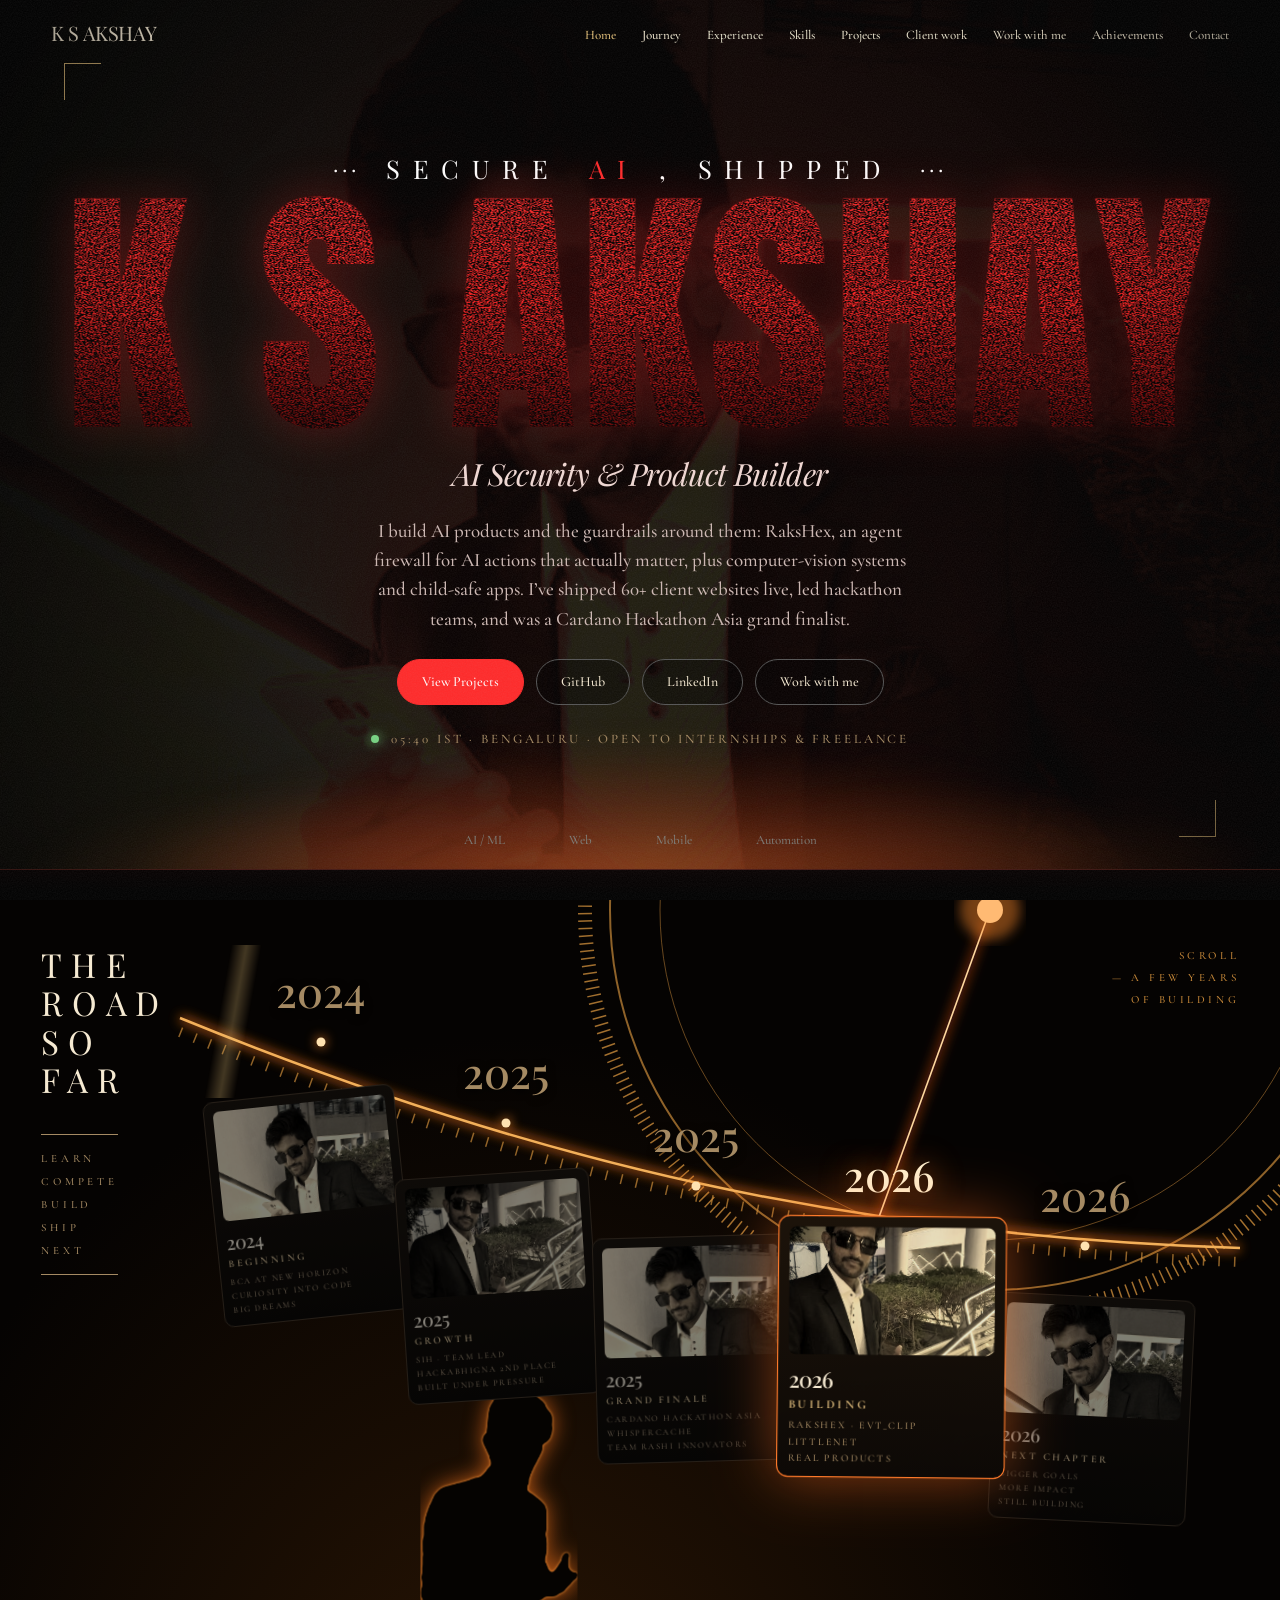
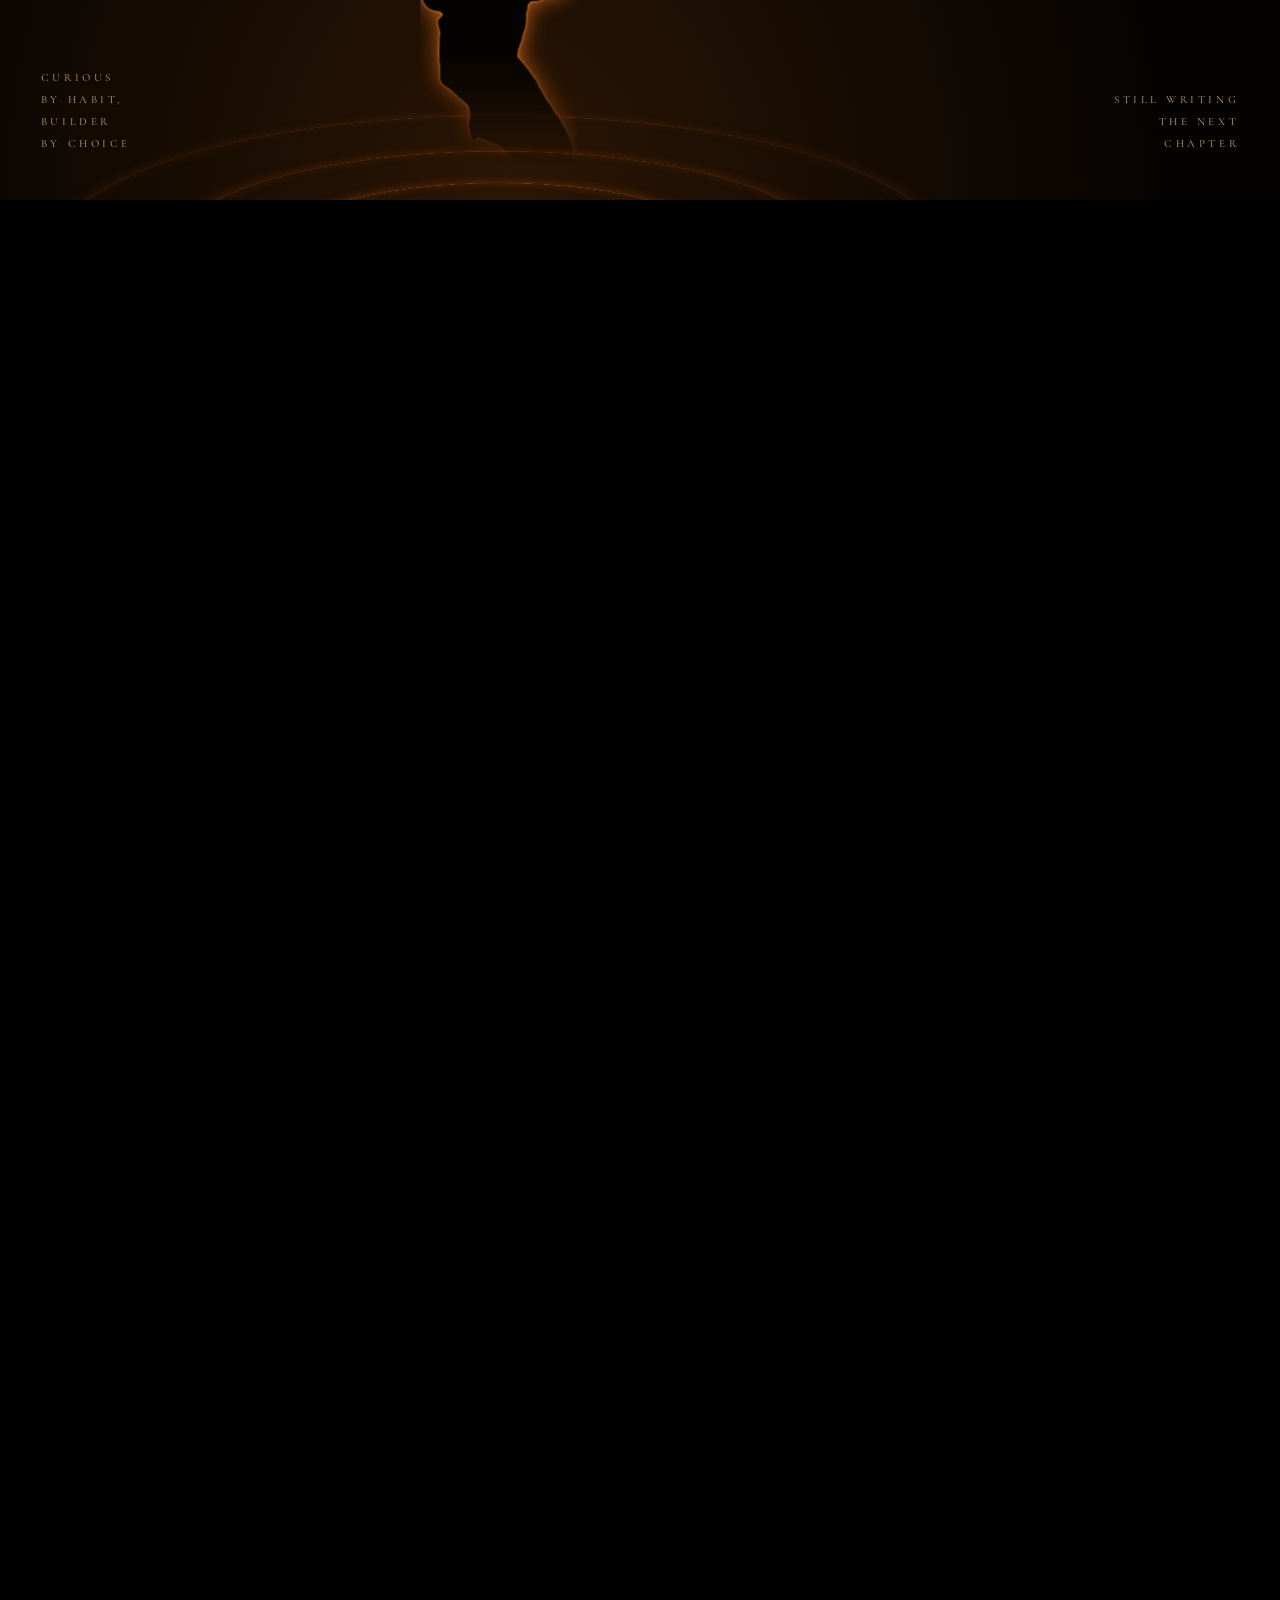
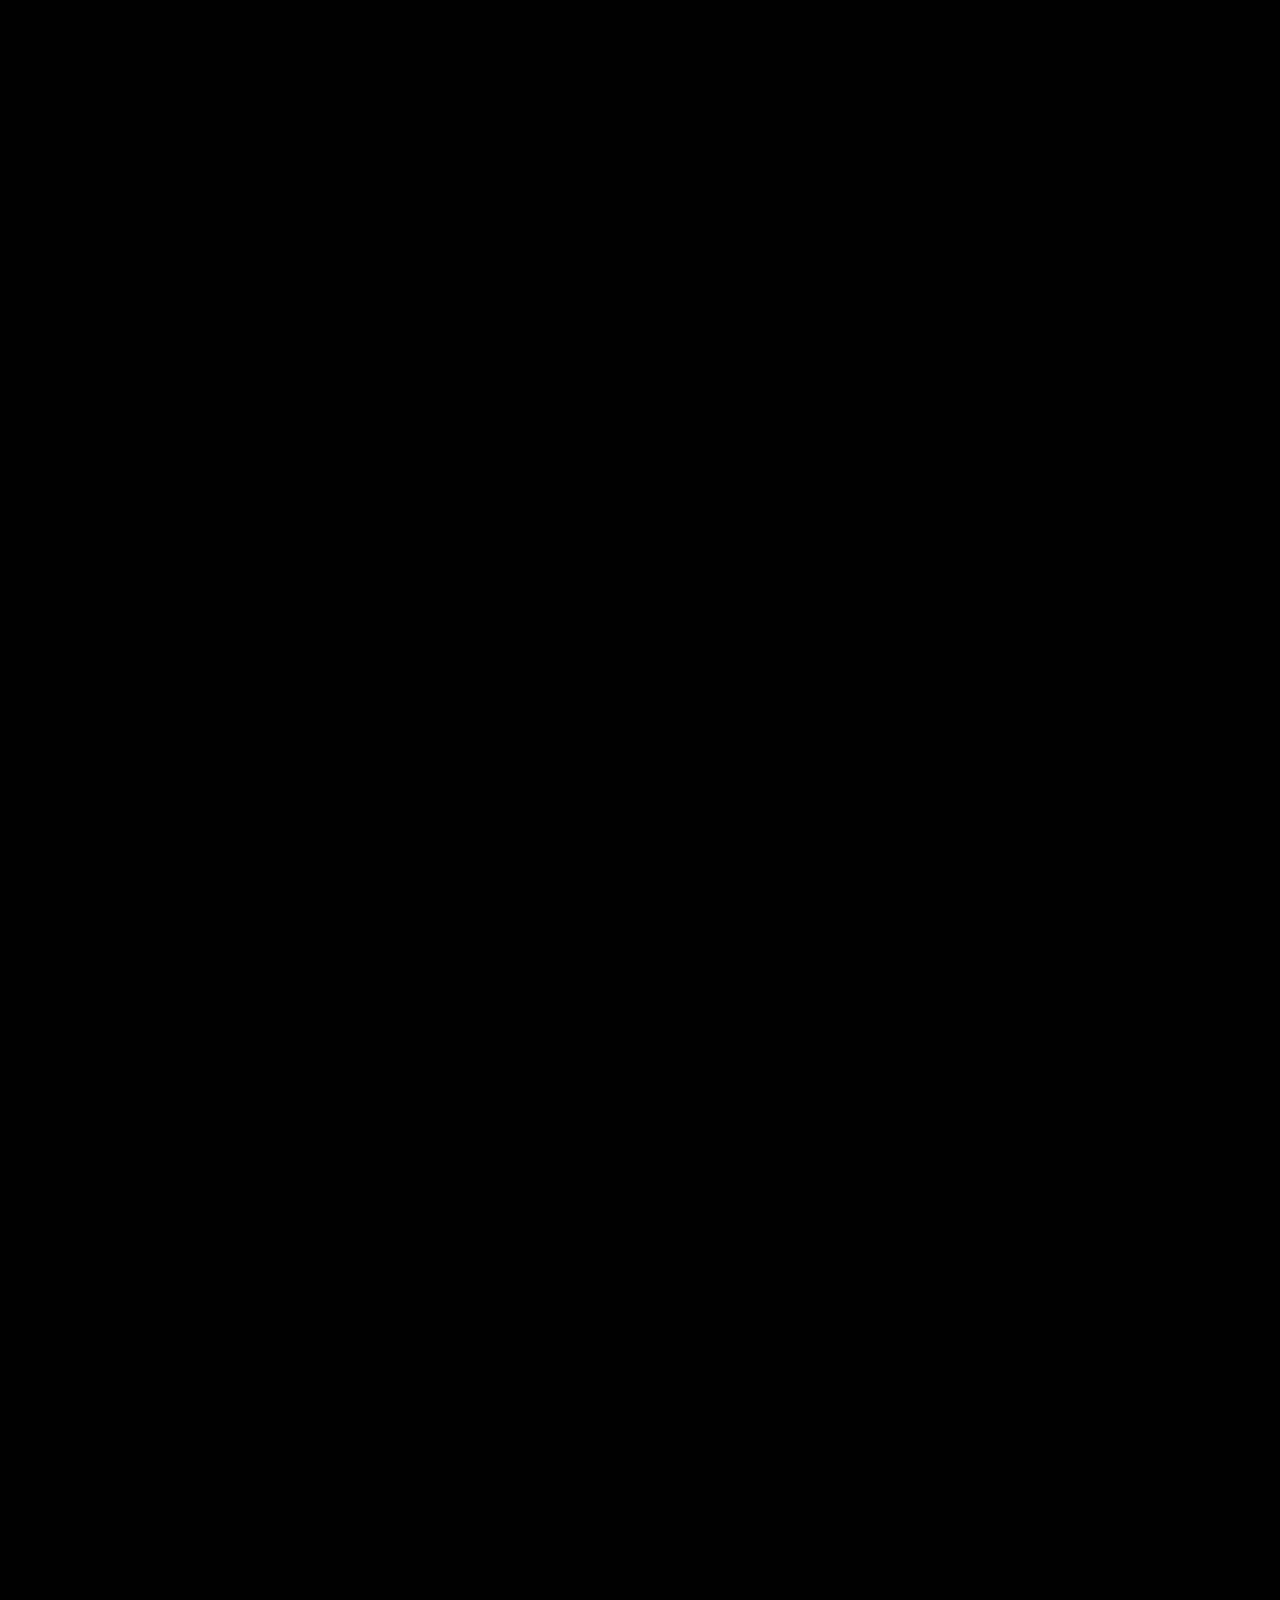
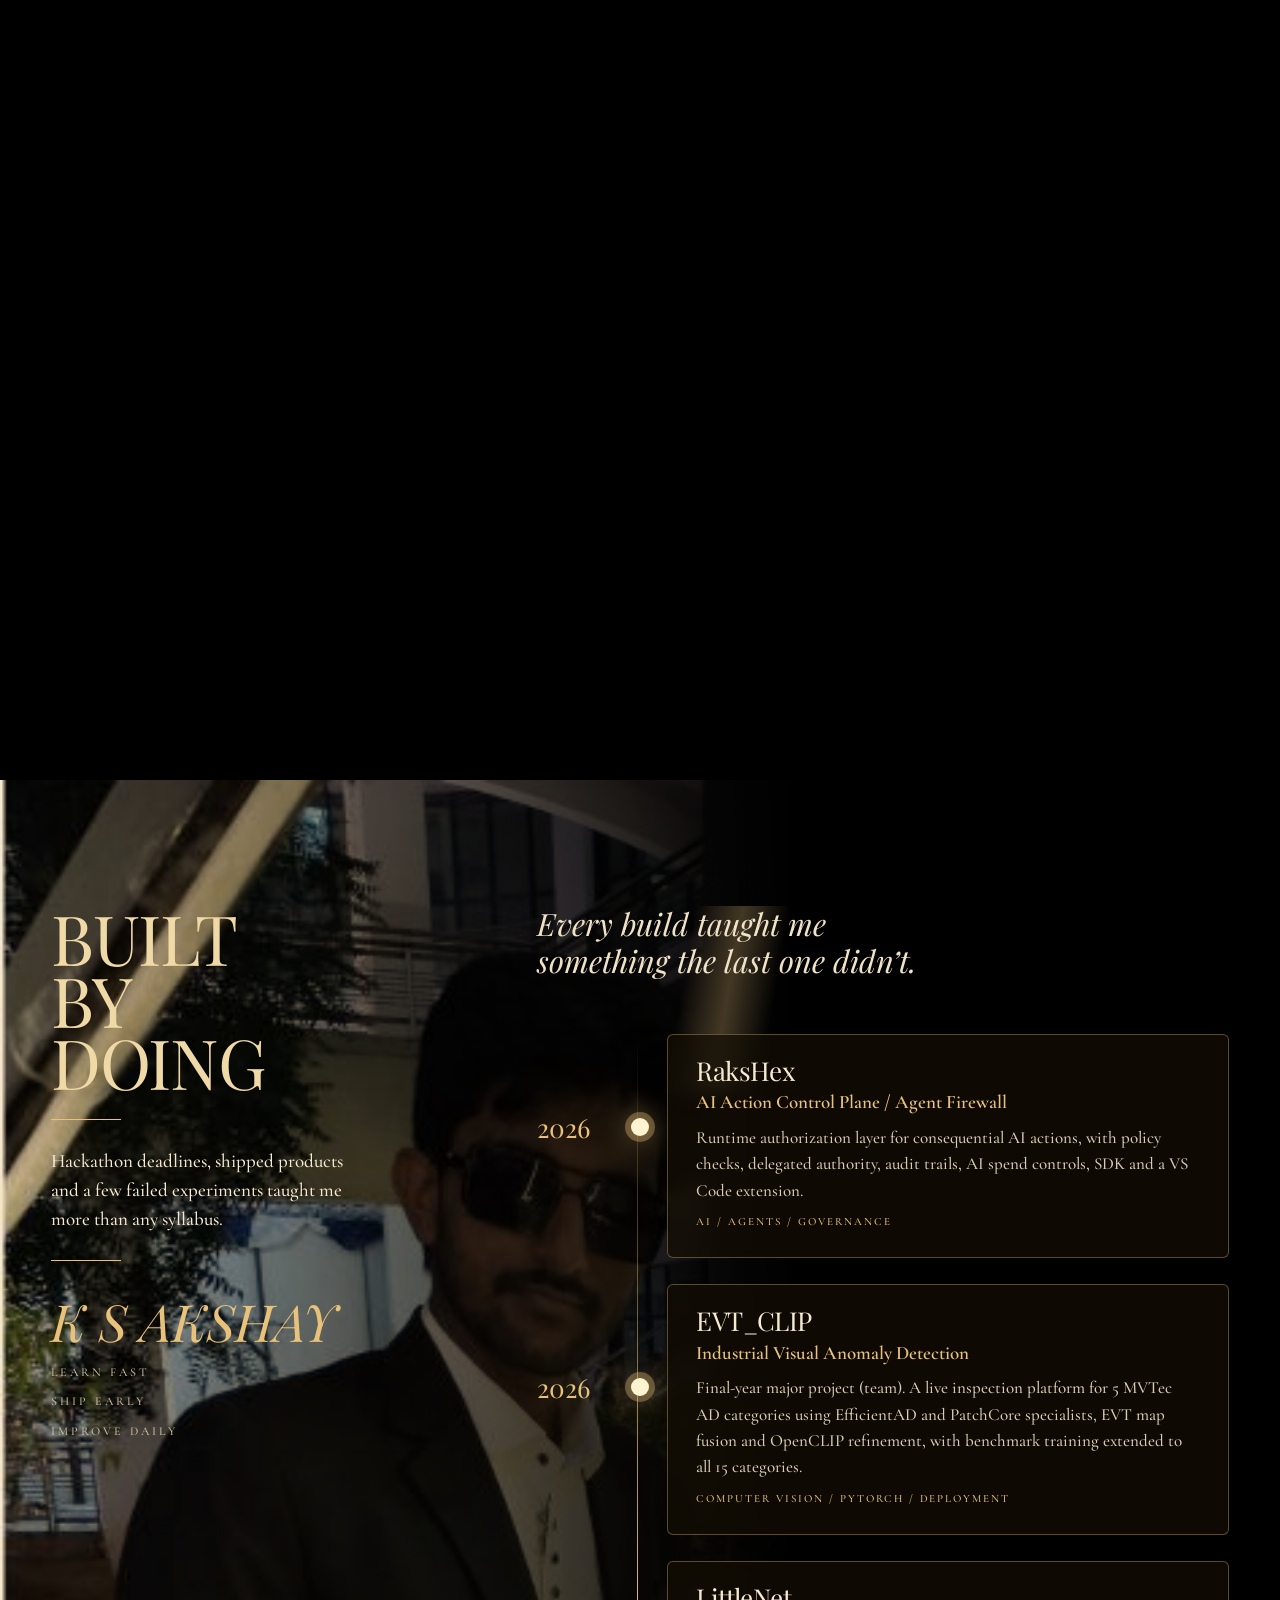
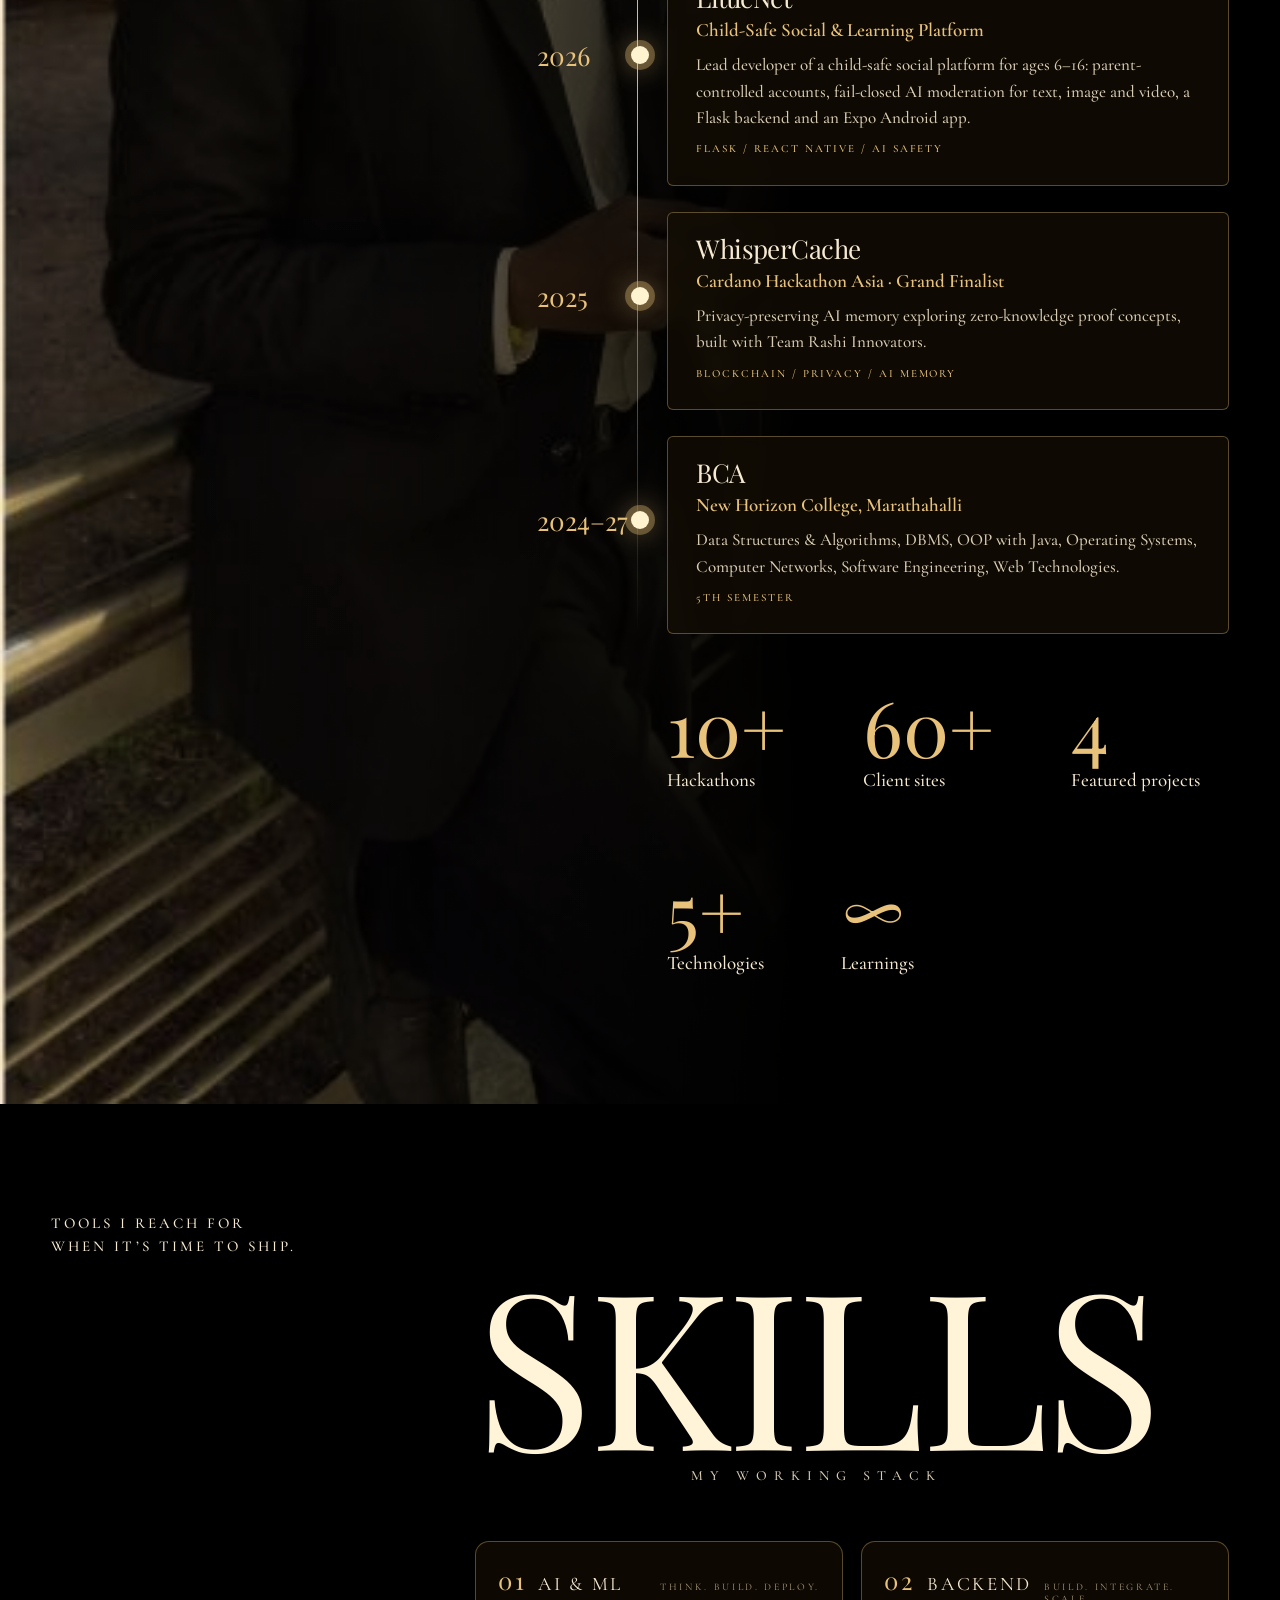
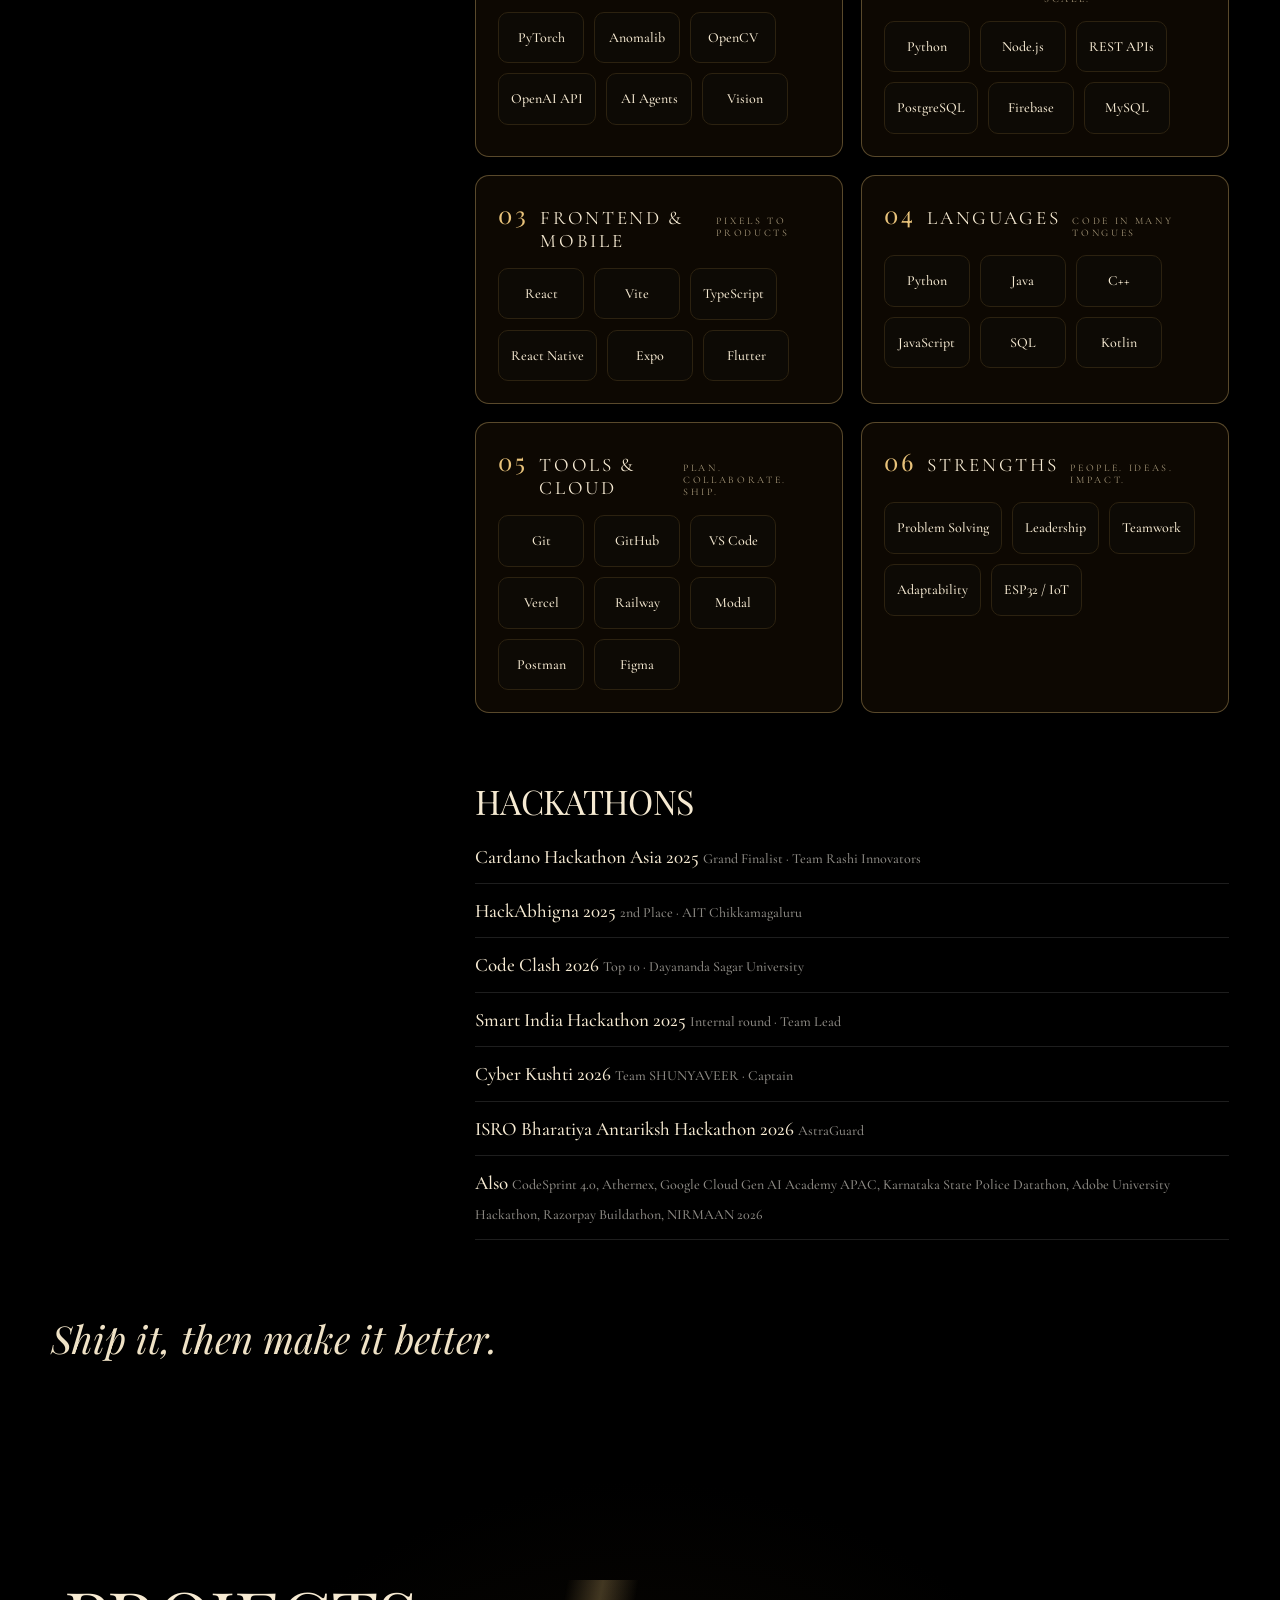
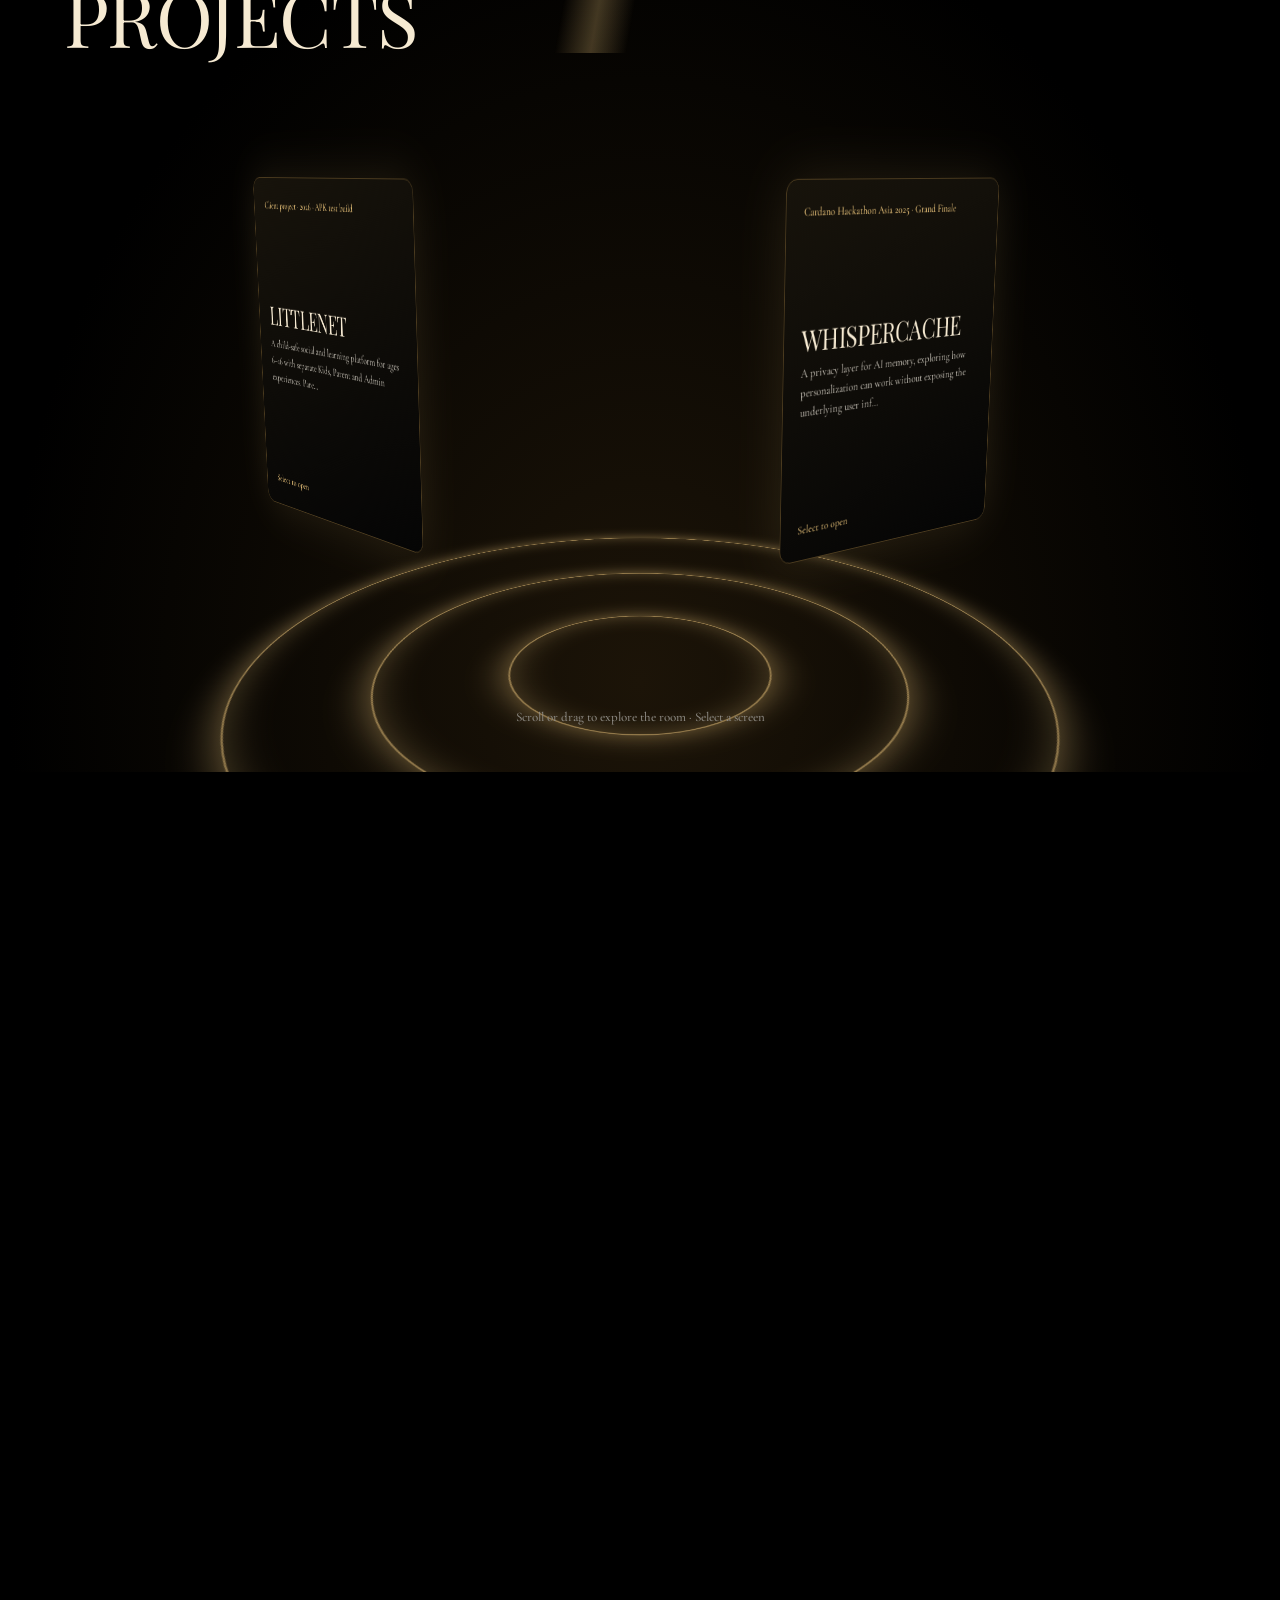
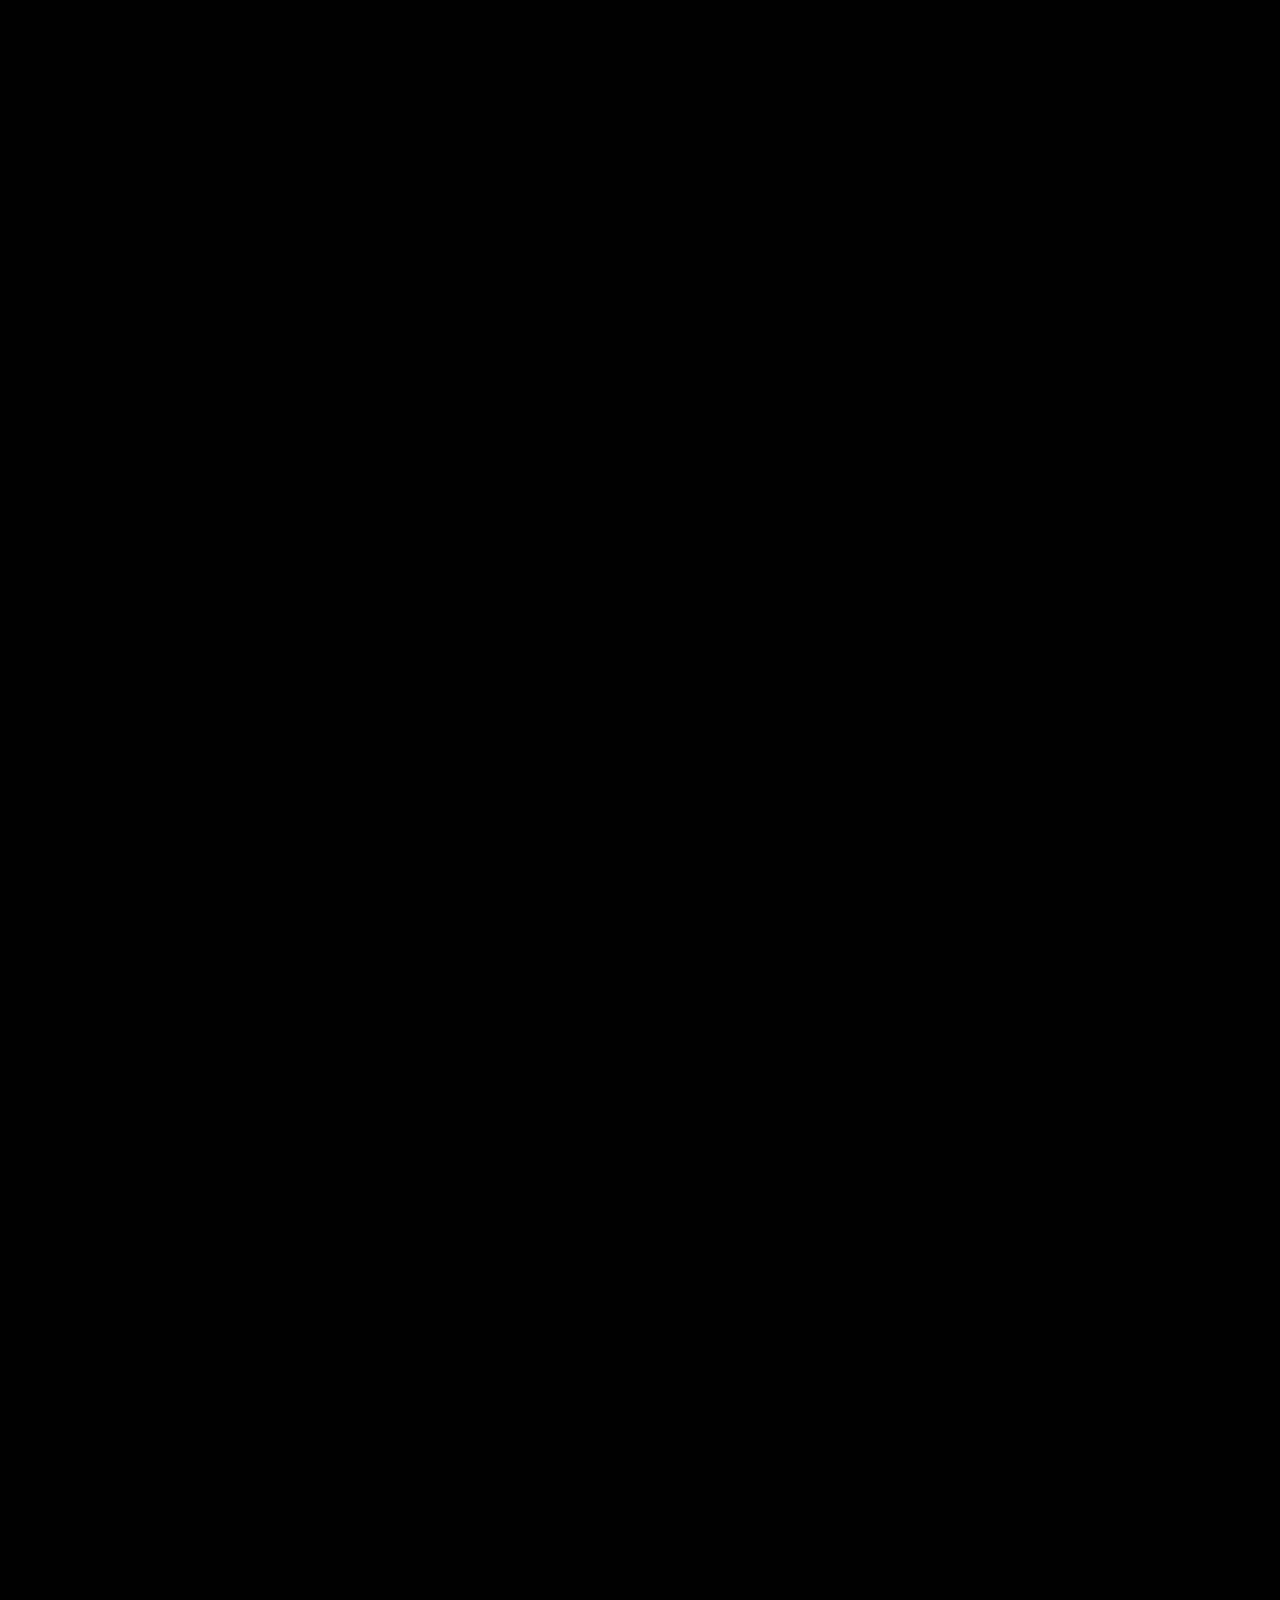
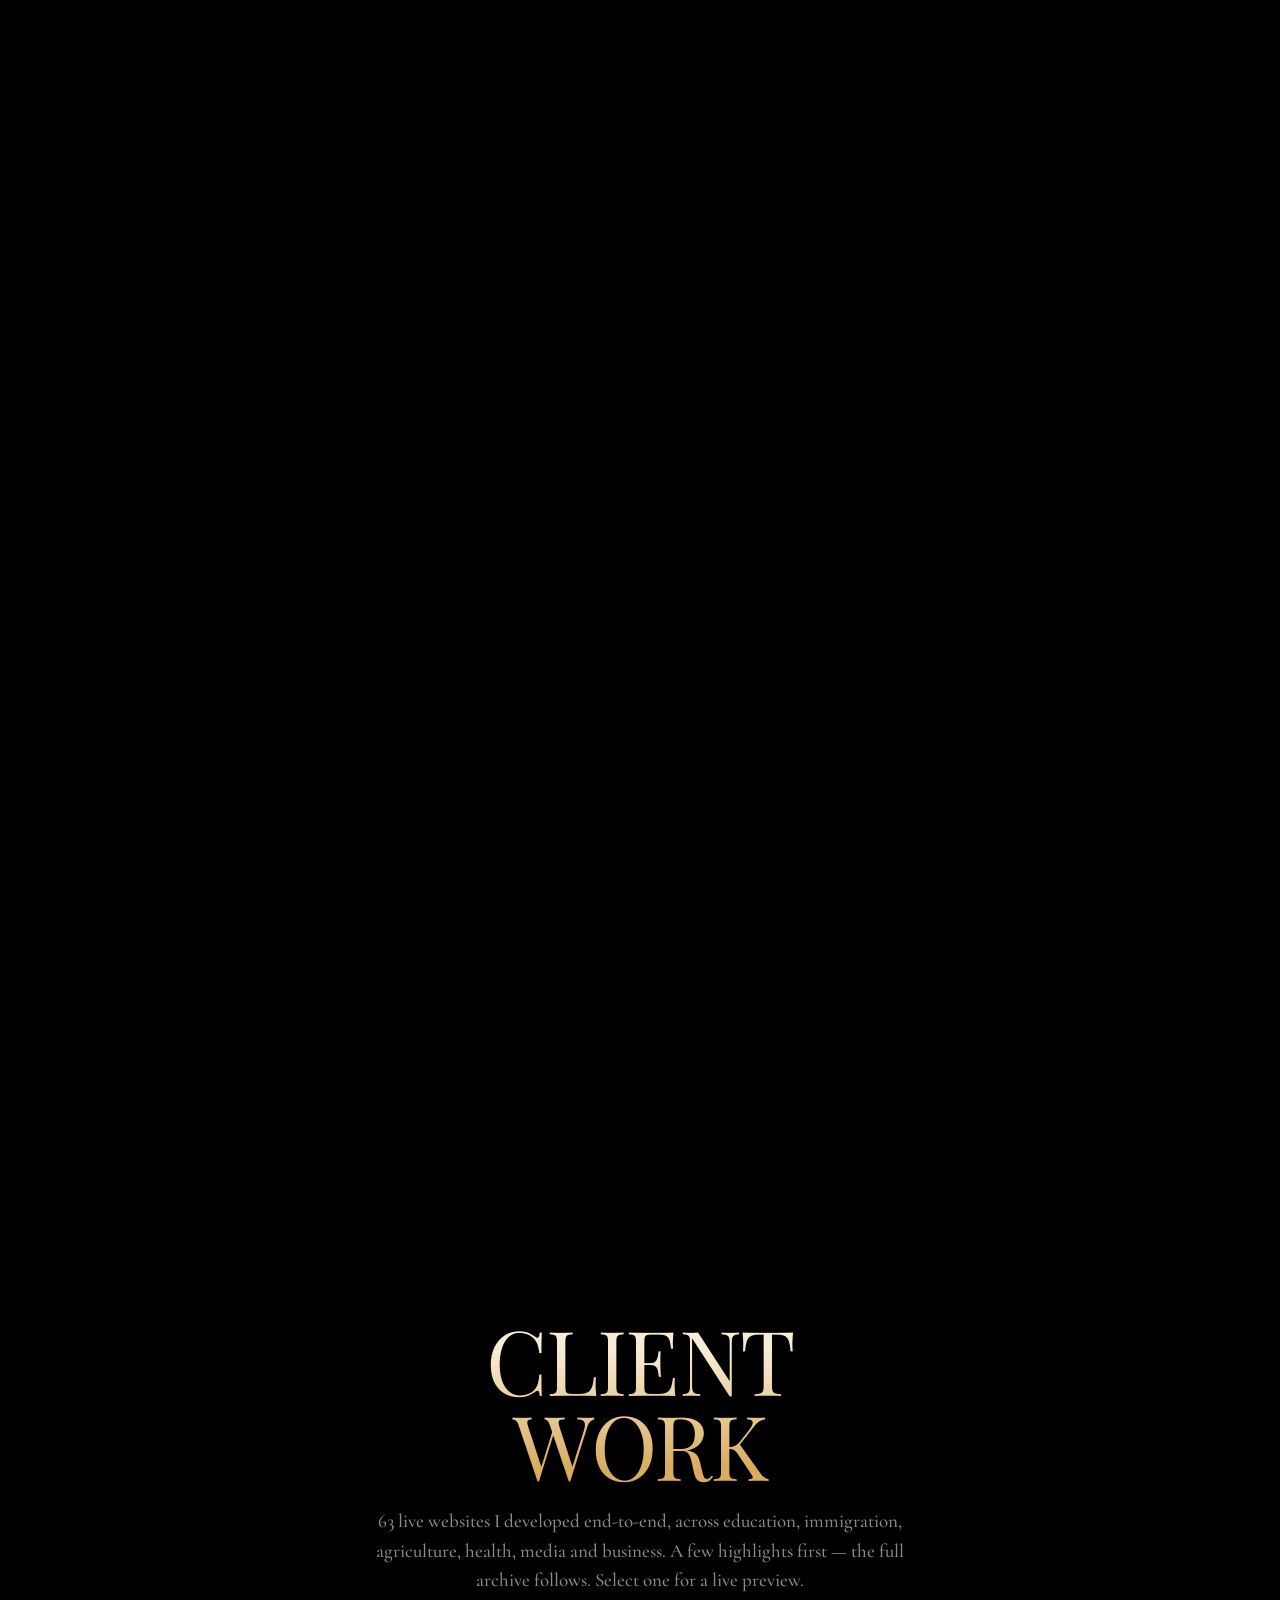
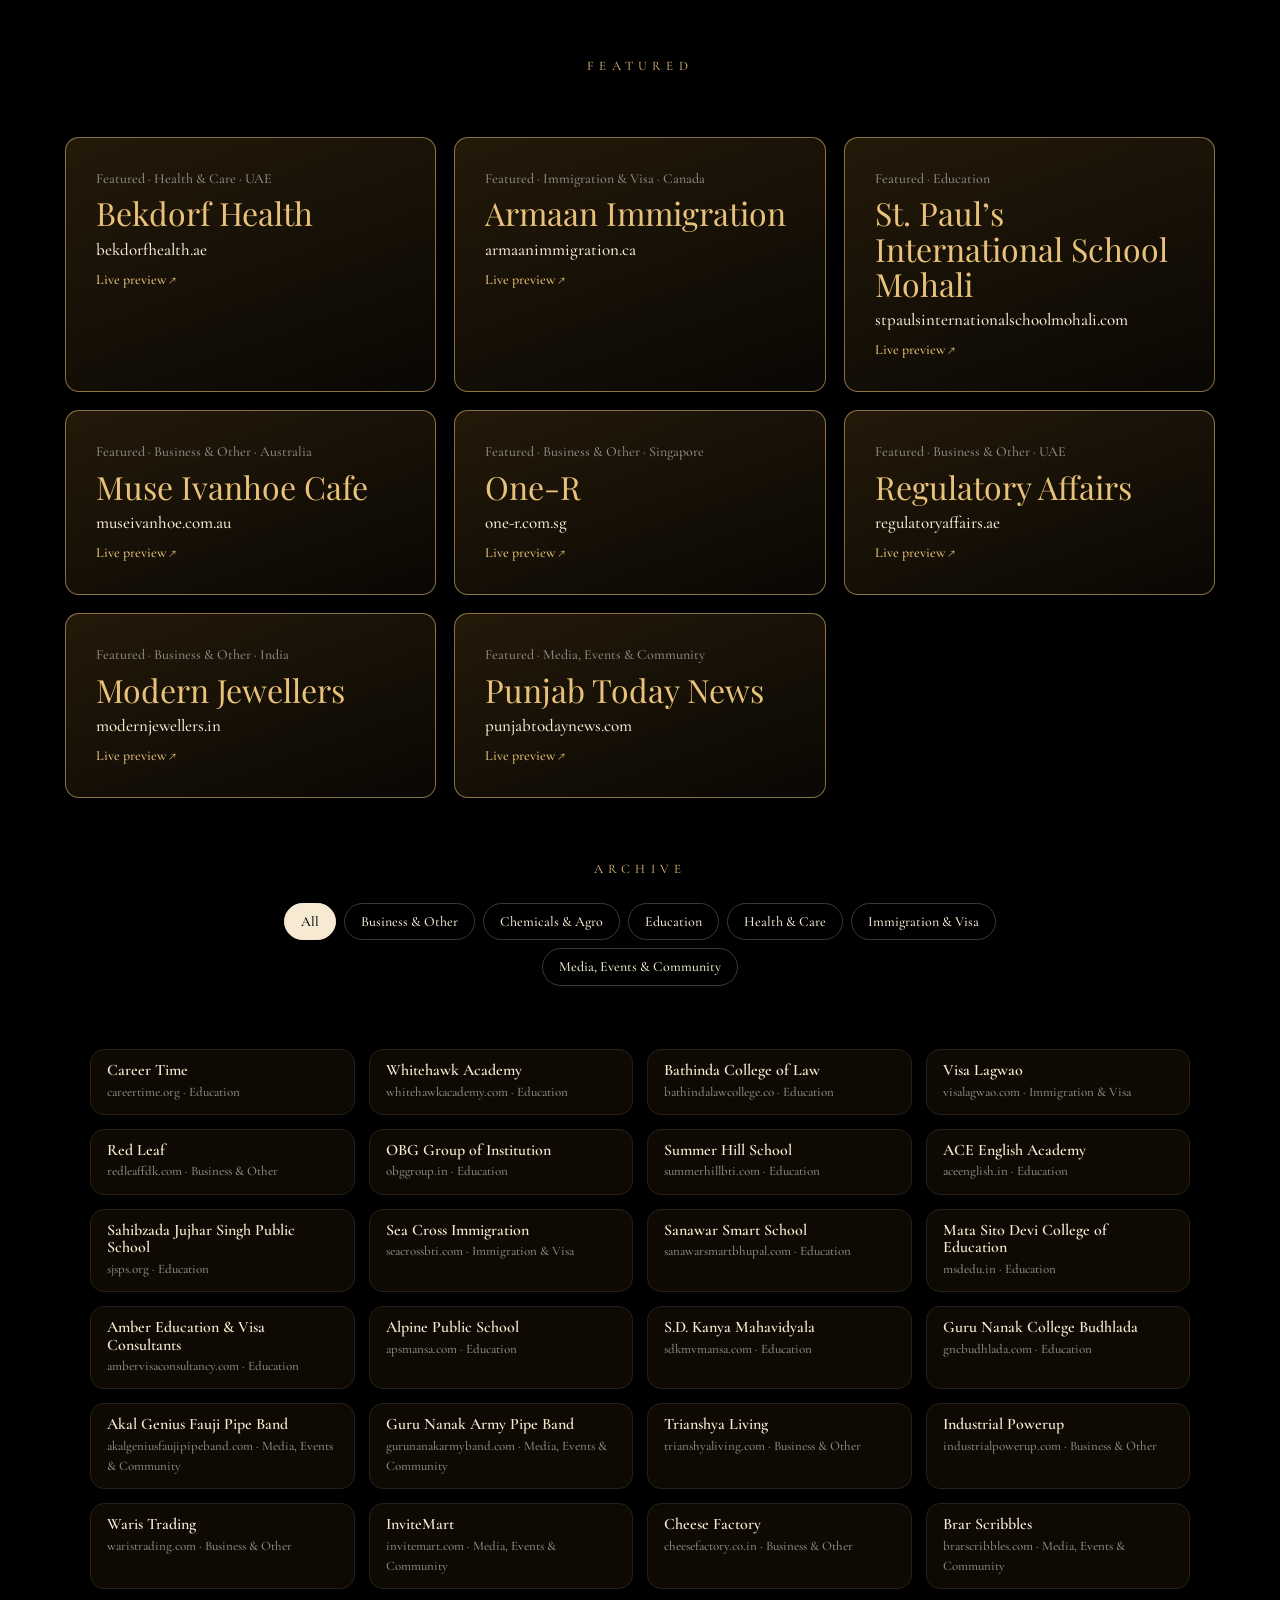
==== commit b31a90a0: "Portfolio update: drop resume page, keep Vercel canonical indexable" ====
--- a/index.html
+++ b/index.html
@@ -17,7 +17,7 @@
 <section class="hero" id="home"><div class="bg" id="hbg"></div><div class="in" id="hin">
 <div class="wtm"><span>···</span>Secure <b>AI</b>, shipped<span>···</span></div><h1 class="nm">K S AKSHAY</h1><h2 class="sub">AI Security &amp; Product Builder</h2>
 <p>I build AI products and the guardrails around them: RaksHex, an agent firewall for AI actions that actually matter, plus computer-vision systems and child-safe apps. I’ve shipped 60+ client websites live, led hackathon teams, and was a Cardano Hackathon Asia grand finalist.</p>
-<div class="btns"><a class="btn p" href="#projects">View Projects</a><a class="btn" href="https://github.com/Akshu1245" target="_blank" rel="noopener">GitHub</a><a class="btn" href="https://www.linkedin.com/in/k-s-akshay-0707a42b6" target="_blank" rel="noopener">LinkedIn</a><a class="btn" href="resume.html" target="_blank" rel="noopener">Resume</a><a class="btn" href="#hire">Work with me</a></div>
+<div class="btns"><a class="btn p" href="#projects">View Projects</a><a class="btn" href="https://github.com/Akshu1245" target="_blank" rel="noopener">GitHub</a><a class="btn" href="https://www.linkedin.com/in/k-s-akshay-0707a42b6" target="_blank" rel="noopener">LinkedIn</a><a class="btn" href="#hire">Work with me</a></div>
 <div class="stat" role="status"><i aria-hidden="true"></i><span><span id="sclock">--:--</span> IST · Bengaluru · Open to internships &amp; freelance</span></div></div>
 <div class="scan" aria-hidden="true"><i></i></div>
 <div class="fog"></div><div class="fog b"></div><div class="hz"></div><div class="marq"><span>AI / ML</span><span>Web</span><span>Mobile</span><span>Automation</span></div></section>
